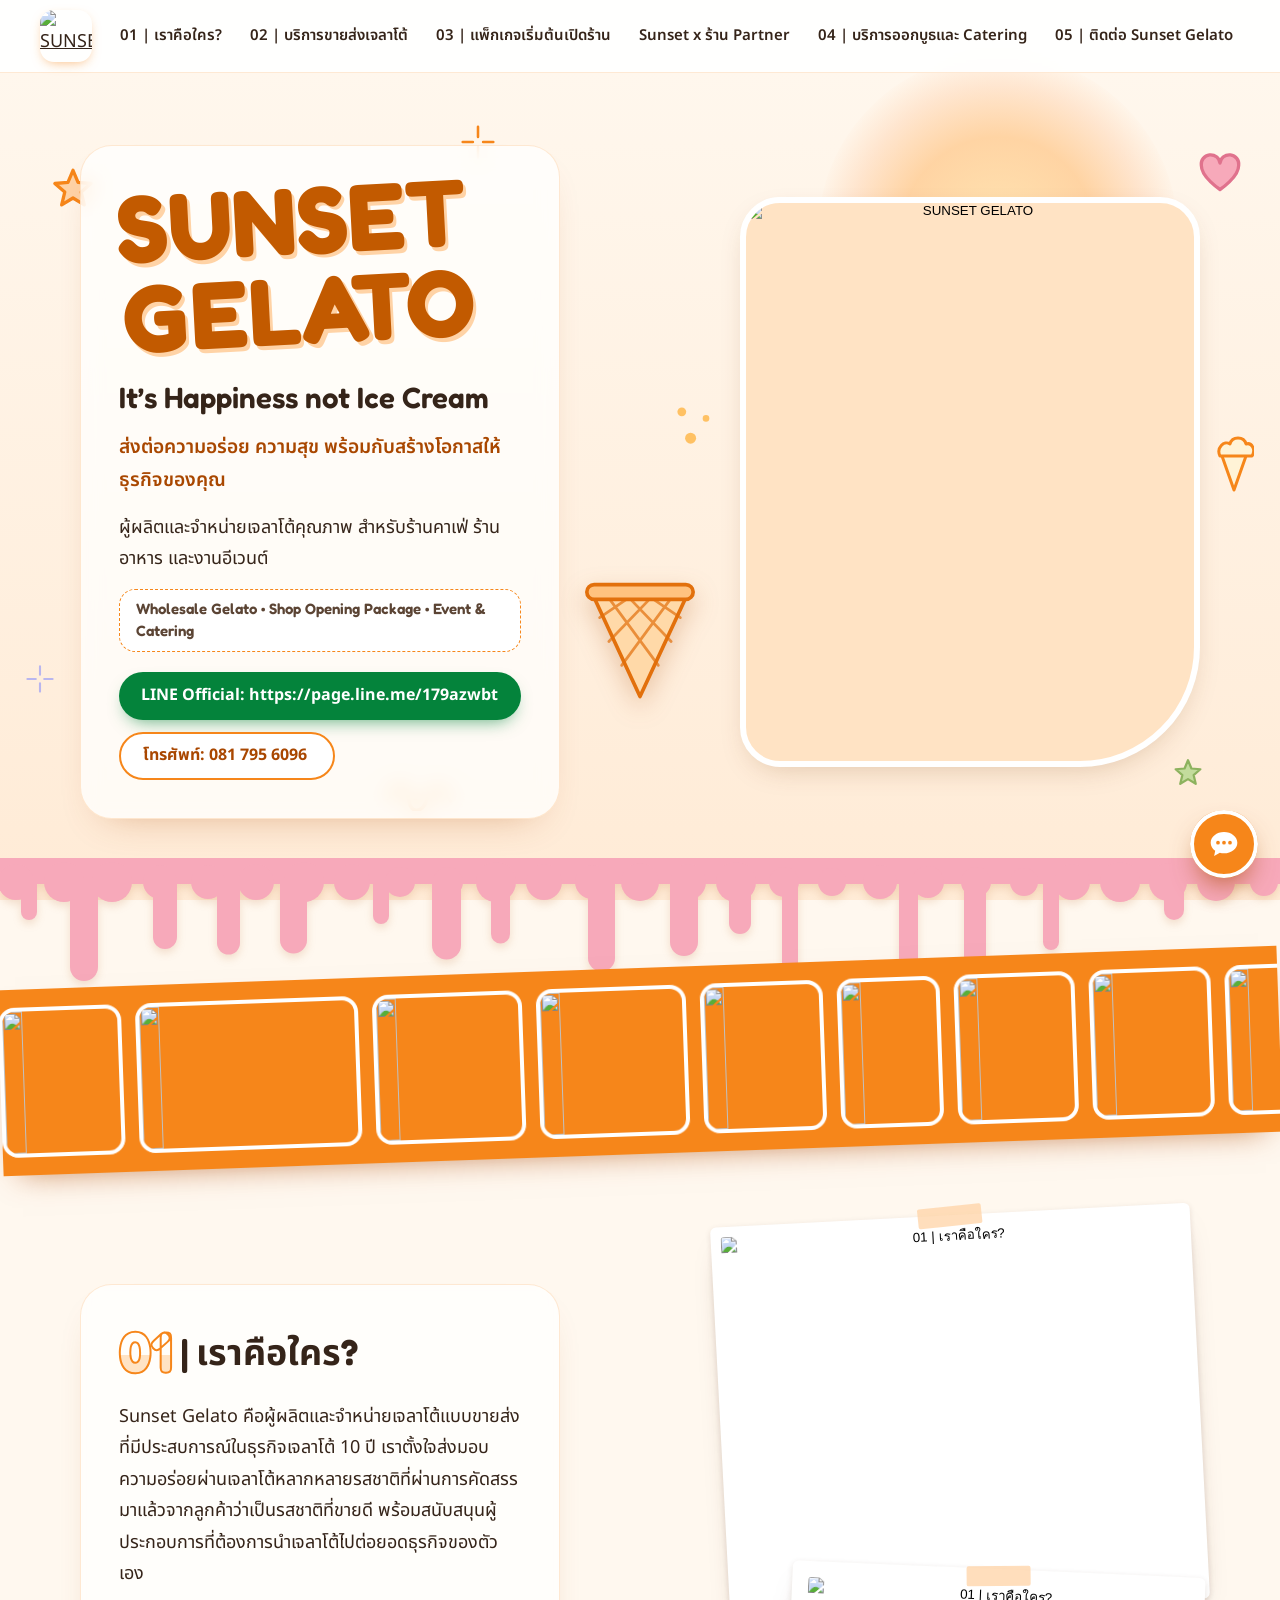
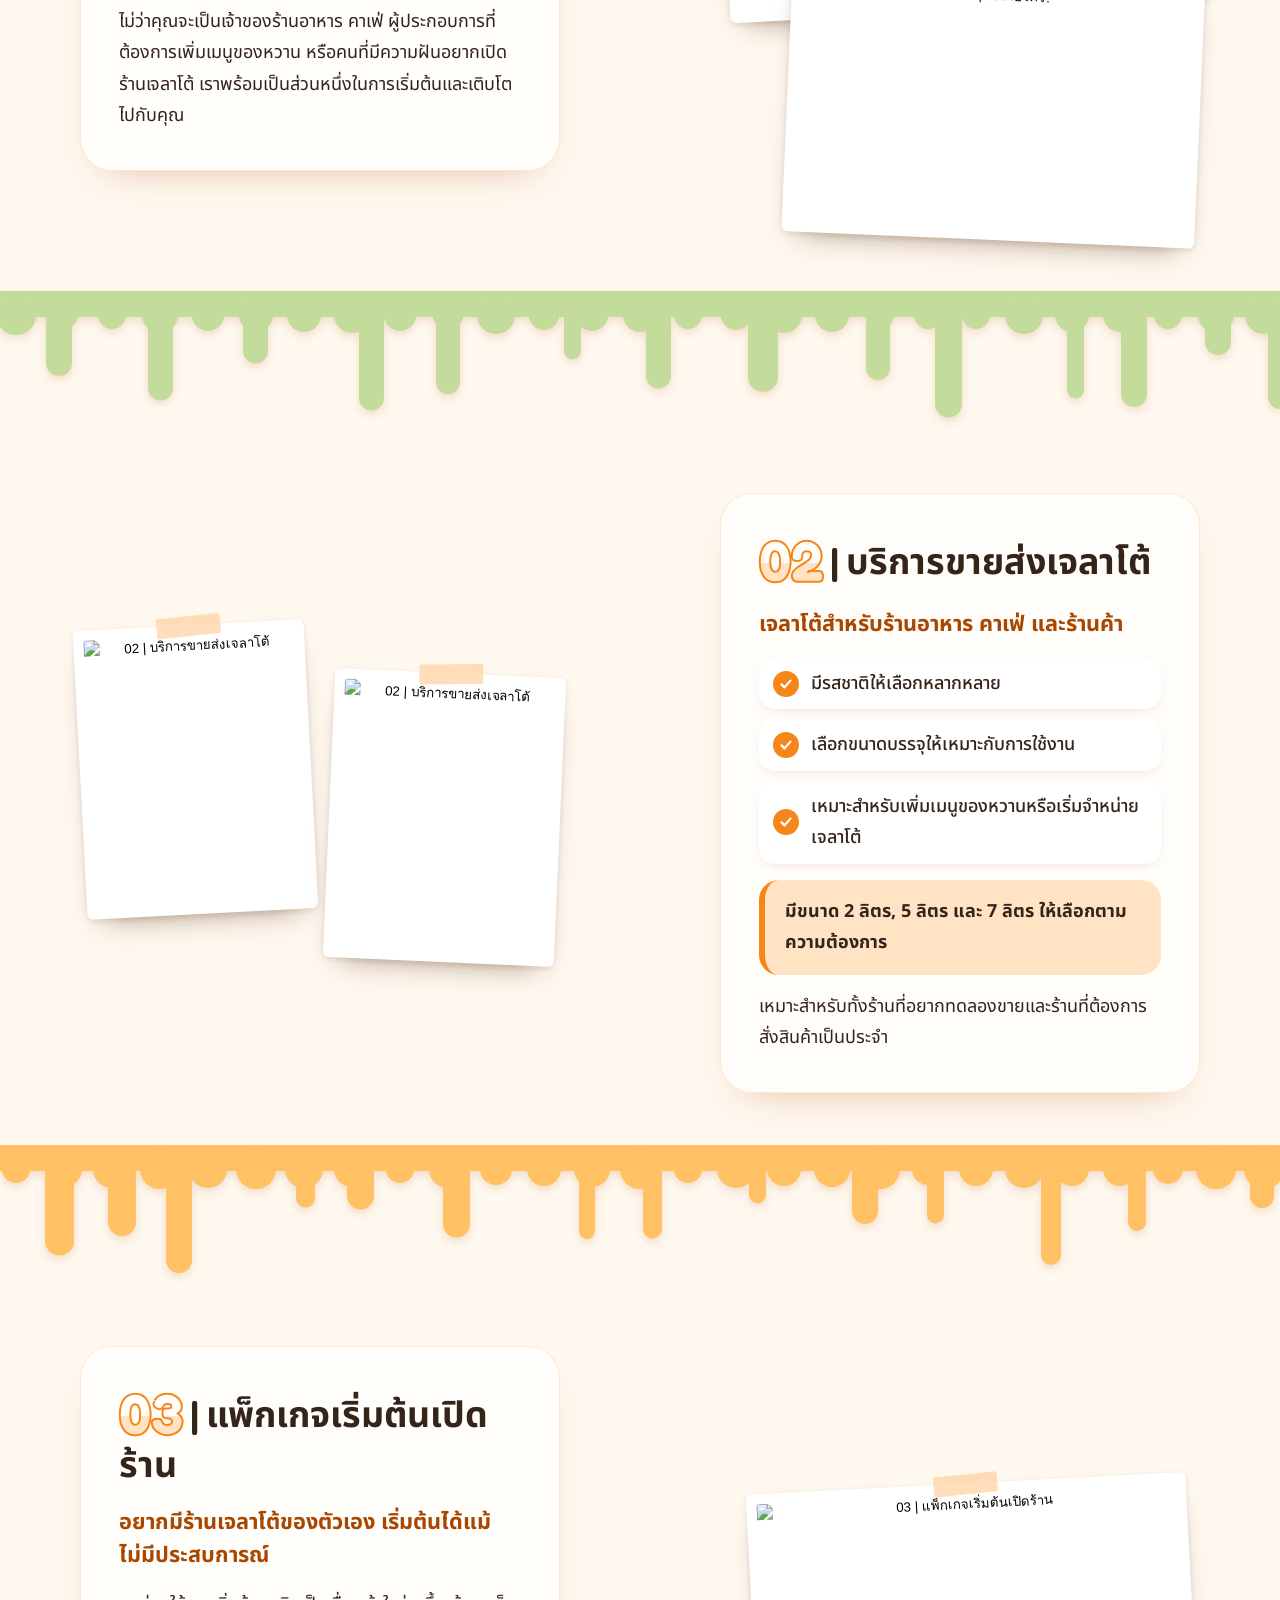
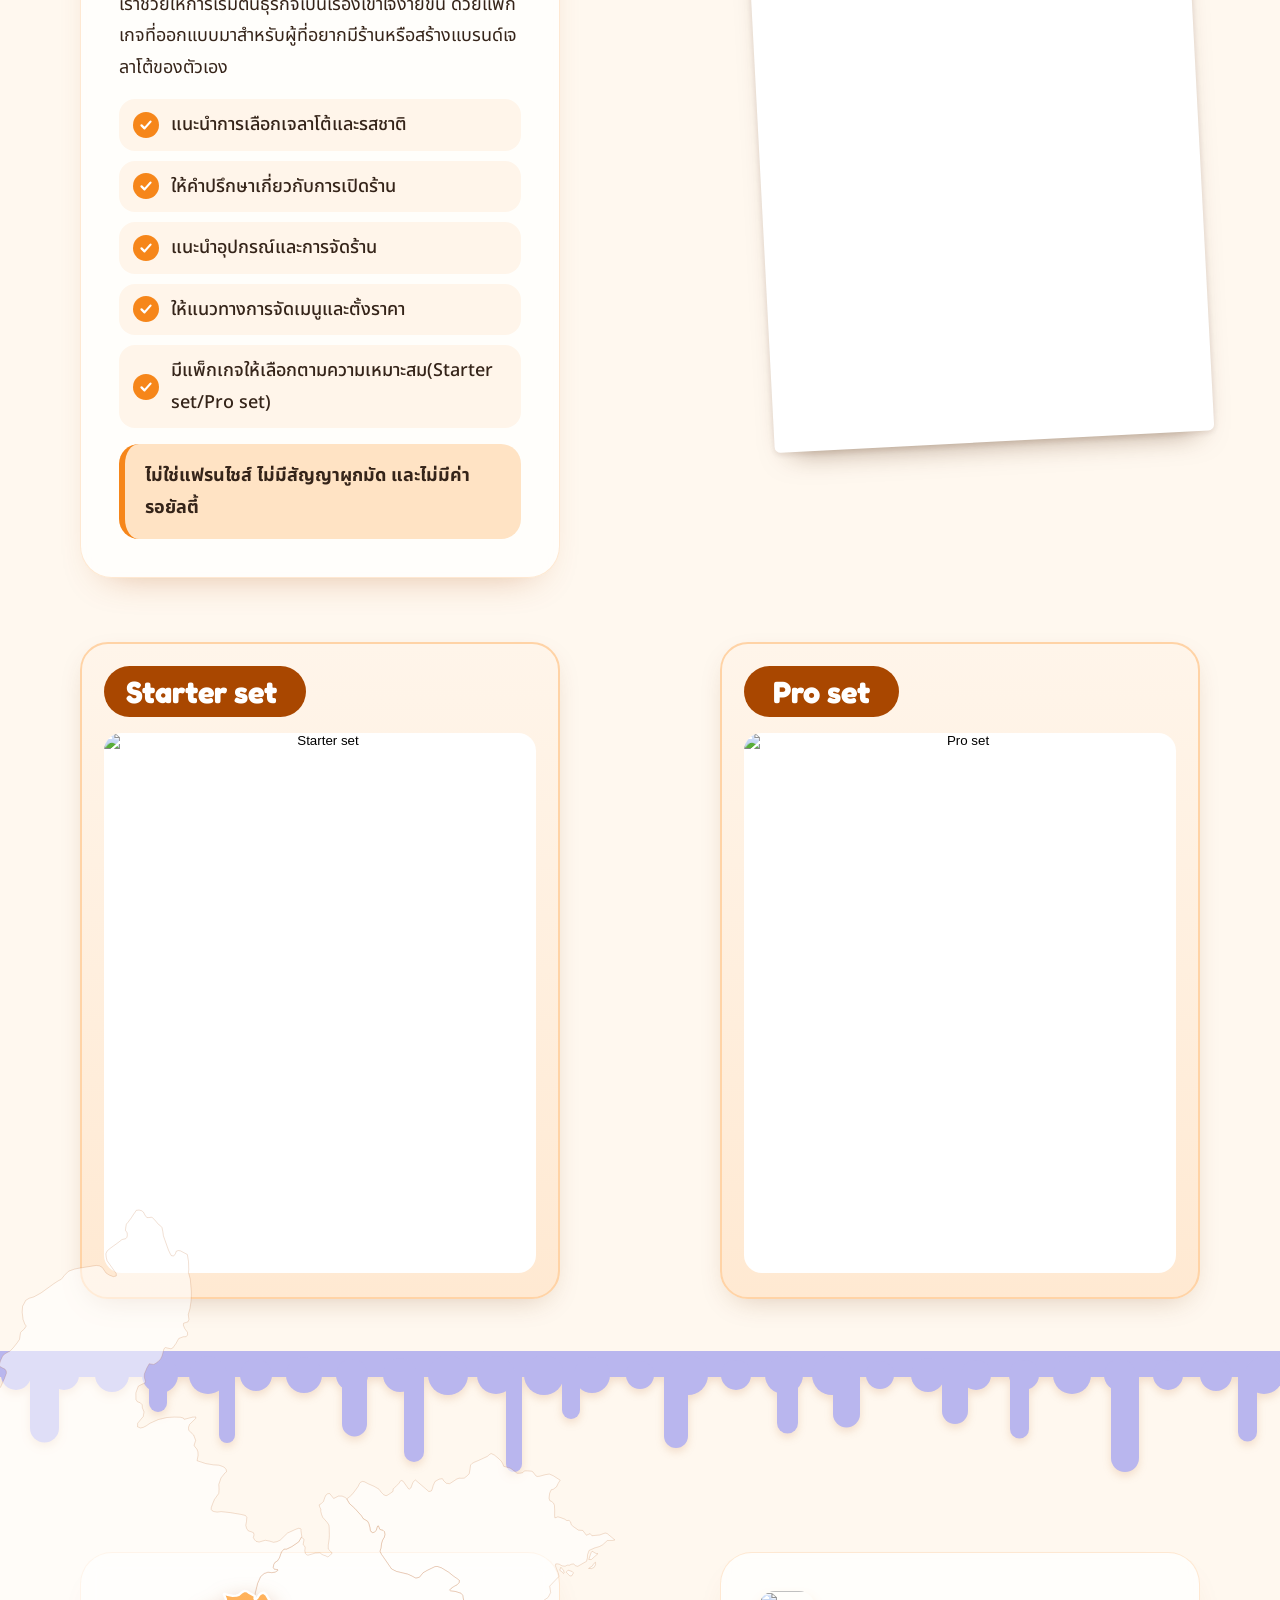
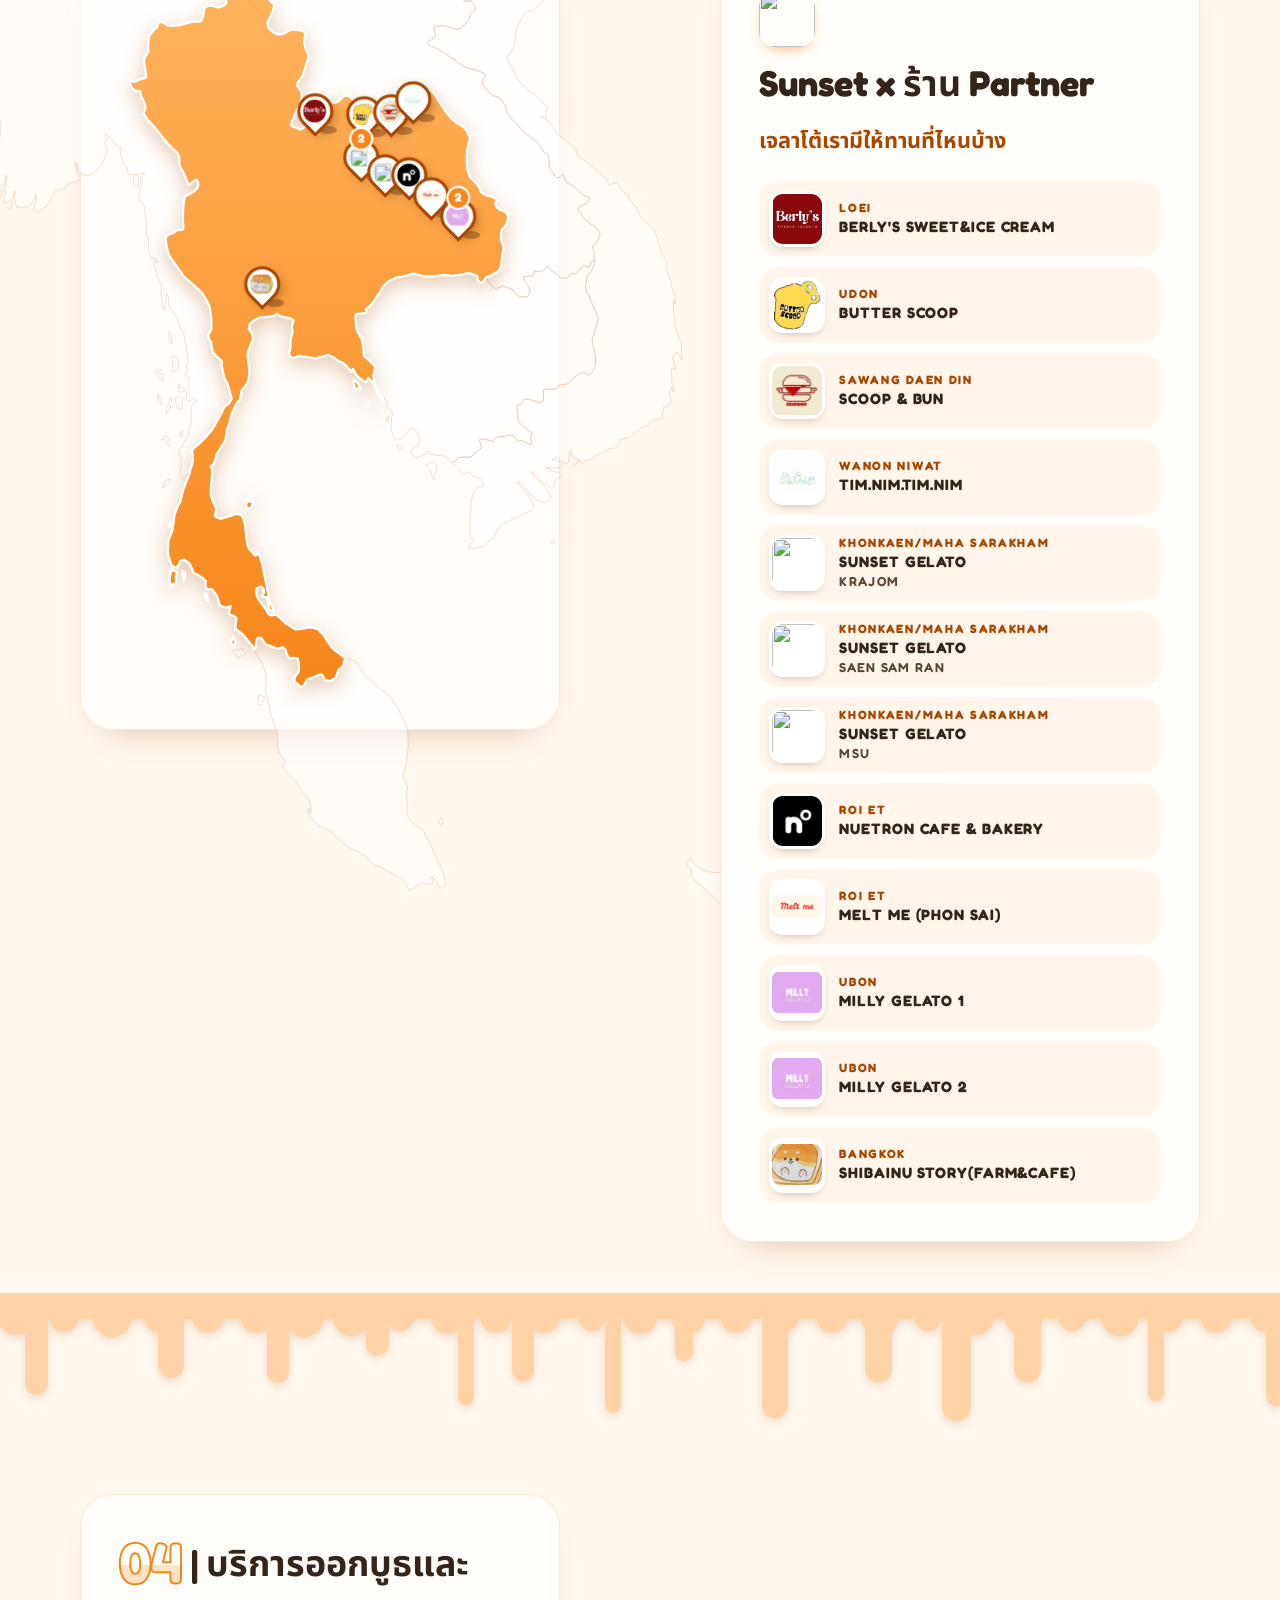
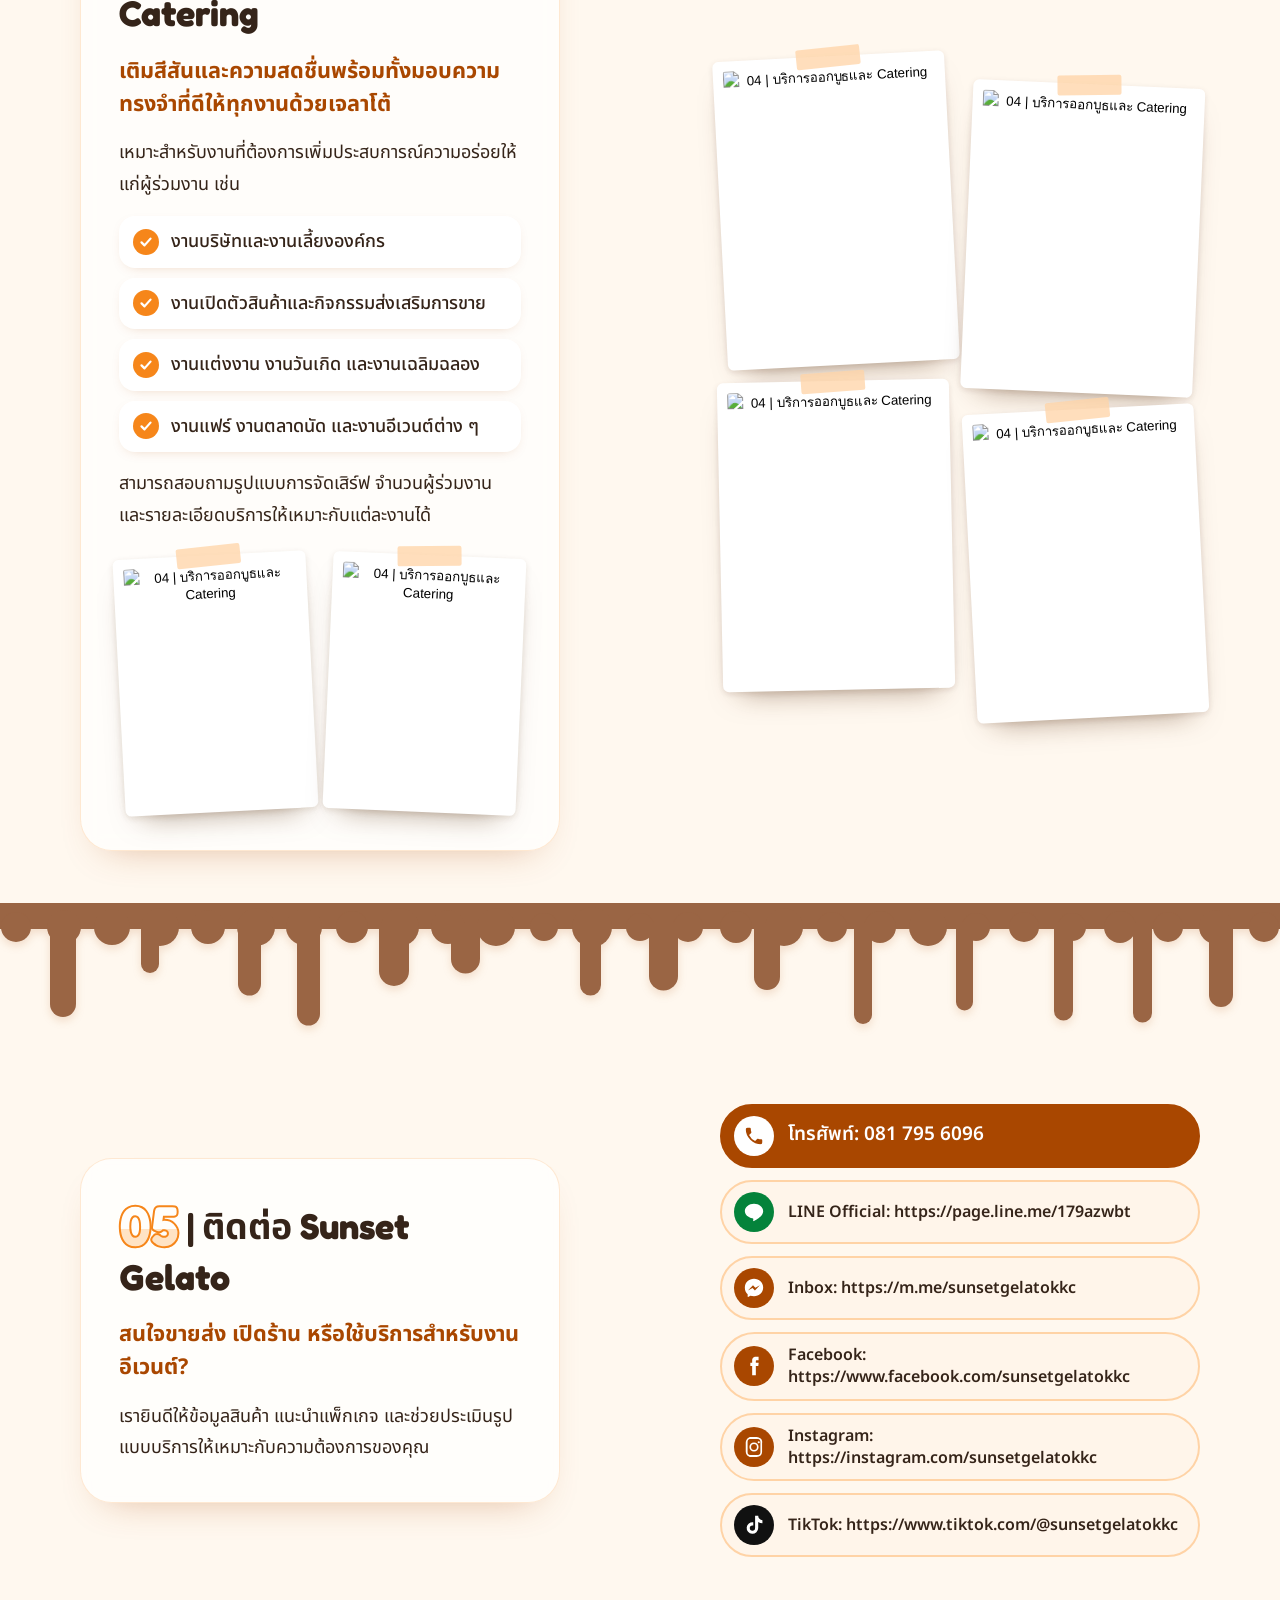
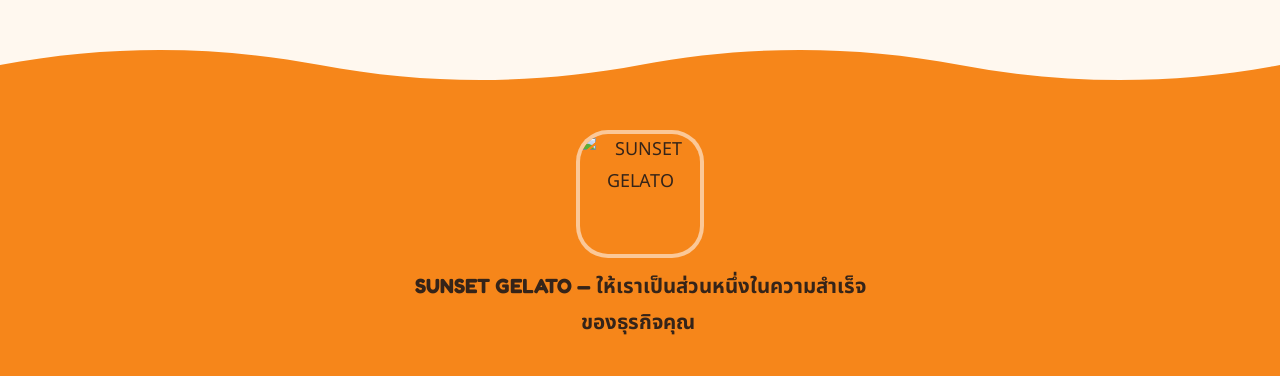
==== site/index.html @ 7490da69 "Add Sunset x Partner section with Thailand map and drop-pin animation New section after 03 (unnumber" ====
<!doctype html>
<html lang="th">
<head>
<meta charset="utf-8">
<meta name="viewport" content="width=device-width, initial-scale=1">
<title>SUNSET GELATO </title>
<meta name="description" content="ผู้ผลิตและจำหน่ายเจลาโต้คุณภาพ สำหรับร้านคาเฟ่ ร้านอาหาร และงานอีเวนต์ ">
<meta name="theme-color" content="#F6861A">
<meta property="og:type" content="website">
<meta property="og:title" content="SUNSET GELATO ">
<meta property="og:description" content="ผู้ผลิตและจำหน่ายเจลาโต้คุณภาพ สำหรับร้านคาเฟ่ ร้านอาหาร และงานอีเวนต์ ">
<meta property="og:image" content="assets/img/image1-1200.webp">
<meta name="twitter:card" content="summary_large_image">
<link rel="icon" type="image/png" sizes="64x64" href="assets/favicon-64.png">
<link rel="apple-touch-icon" href="assets/apple-touch-icon.png">
<link rel="preconnect" href="https://fonts.googleapis.com">
<link rel="preconnect" href="https://fonts.gstatic.com" crossorigin>
<link rel="stylesheet" href="https://fonts.googleapis.com/css2?family=Fredoka:wght@500;600;700&family=Noto+Sans+Thai:wght@400;500;600;700;800&display=swap">
<link rel="stylesheet" href="styles.css">
<script>document.documentElement.classList.add('js')</script>
</head>
<body>

<header class="site-header" id="top">
  <div class="header-inner">
    <a class="brand" href="#hero"><img src="assets/logo.webp" alt="SUNSET GELATO " width="447" height="447"></a>
    <button class="nav-toggle" type="button" aria-expanded="false" aria-controls="site-nav" aria-label="เมนู">
      <span class="bars" aria-hidden="true"><span></span><span></span><span></span></span>
    </button>
    <nav class="site-nav" id="site-nav">
      <ul>
        <li><a href="#about" data-p="6">01 | เราคือใคร?</a></li>
        <li><a href="#wholesale" data-p="14">02 | บริการขายส่งเจลาโต้ </a></li>
        <li><a href="#packages" data-p="22">03 | แพ็กเกจเริ่มต้นเปิดร้าน </a></li>
        <li><a href="#partners" data-x="partners_title">Sunset x ร้าน Partner</a></li>
        <li><a href="#catering" data-p="41">04 | บริการออกบูธและ Catering </a></li>
        <li><a href="#contact" data-p="59">05 | ติดต่อ Sunset Gelato </a></li>
      </ul>
    </nav>
  </div>
</header>

<div class="sky" aria-hidden="true"><div class="sun"></div></div>
<div class="scoop-layer" aria-hidden="true"></div>
<div class="trail-layer" aria-hidden="true"></div>
<div class="cone-dock" aria-hidden="true">
  <div class="cone-catch">
    <div class="stack"></div>
    <svg class="cone-svg" viewBox="0 0 120 130" focusable="false">
      <g stroke="#E2700C" stroke-width="4" stroke-linejoin="round" stroke-linecap="round">
        <path d="M8 14 L60 126 L112 14 Z" fill="#FFD9A8"/>
        <path d="M24 16 L80 92 M44 14 L94 66 M66 14 L104 40 M96 16 L40 92 M76 14 L26 66 M54 14 L16 40" fill="none" stroke-width="3" opacity=".7"/>
        <rect x="2" y="4" width="116" height="16" rx="8" fill="#FFC27F"/>
      </g>
    </svg>
  </div>
</div>


<main>

<!-- HERO -->
<section class="hero" id="hero">
  <div class="doodles" aria-hidden="true">
    <svg class="dd dd-star" style="--depth:22" viewBox="0 0 40 40"><path d="M20 3l4.6 11 11.9 1-9 7.8 2.8 11.6L20 28.2 9.7 34.4l2.8-11.6-9-7.8 11.9-1z"/></svg>
    <svg class="dd dd-spark" style="--depth:-30" viewBox="0 0 40 40"><path d="M20 2v12M20 26v12M2 20h12M26 20h12"/></svg>
    <svg class="dd dd-cone" style="--depth:16" viewBox="0 0 40 60"><path d="M8 22 L20 56 L32 22"/><path d="M6 22c-4-8 4-16 10-12 2-8 14-8 16 0 6-2 10 6 6 12z"/></svg>
    <svg class="dd dd-heart" style="--depth:-18" viewBox="0 0 40 36"><path d="M20 33S3 22 3 11a8.5 8.5 0 0 1 17-2 8.5 8.5 0 0 1 17 2c0 11-17 22-17 22z"/></svg>
    <svg class="dd dd-swirl" style="--depth:28" viewBox="0 0 60 30"><path d="M3 20c8-14 16-14 18 0s12 12 16 0 14-12 20 2"/></svg>
    <svg class="dd dd-dots" style="--depth:-12" viewBox="0 0 40 40"><circle cx="8" cy="8" r="4"/><circle cx="30" cy="14" r="3"/><circle cx="16" cy="32" r="5"/></svg>
    <svg class="dd dd-star2" style="--depth:-26" viewBox="0 0 40 40"><path d="M20 3l4.6 11 11.9 1-9 7.8 2.8 11.6L20 28.2 9.7 34.4l2.8-11.6-9-7.8 11.9-1z"/></svg>
    <svg class="dd dd-spark2" style="--depth:20" viewBox="0 0 40 40"><path d="M20 2v12M20 26v12M2 20h12M26 20h12"/></svg>
  </div>
  <div class="wrap split hero-grid">
    <div class="hero-copy">
      <h1 class="hero-title" data-p="0" data-reveal style="--d:0">SUNSET GELATO </h1>
      <p class="hero-tag" data-p="1" data-reveal style="--d:1">It’s Happiness not Ice Cream </p>
      <p class="hero-lead" data-p="2" data-reveal style="--d:2">ส่งต่อความอร่อย ความสุข พร้อมกับสร้างโอกาสให้ธุรกิจของคุณ </p>
      <p data-p="3" data-reveal style="--d:3">ผู้ผลิตและจำหน่ายเจลาโต้คุณภาพ สำหรับร้านคาเฟ่ ร้านอาหาร และงานอีเวนต์ </p>
      <p class="hero-services" data-p="4" data-reveal style="--d:4">Wholesale Gelato • Shop Opening Package • Event &amp; Catering </p>
      <div class="hero-actions" data-reveal style="--d:5">
        <a class="btn btn-line" href="https://page.line.me/179azwbt" target="_blank" rel="noopener noreferrer"><span data-p="63">LINE Official: https://page.line.me/179azwbt </span></a>
        <a class="btn btn-ghost" href="tel:0817956096"><span data-p="62">โทรศัพท์: 081 795 6096 </span></a>
      </div>
    </div>
    <div class="lane" aria-hidden="true"></div>
    <div class="hero-media" data-reveal="up-sm" style="--d:1">
      <button class="zoom frame frame-hero" type="button" data-full="assets/original/image4.png" data-w="727" data-h="901"><picture><source type="image/avif" srcset="assets/img/image4-480.avif 480w, assets/img/image4-727.avif 727w" sizes="(min-width: 1024px) 460px, (min-width: 768px) 40vw, 88vw"><source type="image/webp" srcset="assets/img/image4-480.webp 480w, assets/img/image4-727.webp 727w" sizes="(min-width: 1024px) 460px, (min-width: 768px) 40vw, 88vw"><img src="assets/img/image4-727.webp" alt="SUNSET GELATO " width="727" height="901" loading="eager" fetchpriority="high" decoding="async" data-src-name="image4.png"></picture></button>
    </div>
  </div>
</section>

<div class="wave wave-cream-white" aria-hidden="true">
  <svg class="drip-edge" viewBox="0 0 1440 140" preserveAspectRatio="xMidYMin slice" aria-hidden="true" focusable="false"><g fill="#F7A9BA"><rect x="0" y="0" width="1440" height="26"/><circle cx="0" cy="24" r="17"/><circle cx="48" cy="24" r="20"/><circle cx="96" cy="24" r="18"/><circle cx="144" cy="24" r="20"/><circle cx="192" cy="24" r="20"/><circle cx="240" cy="24" r="17"/><circle cx="288" cy="24" r="17"/><circle cx="336" cy="24" r="18"/><circle cx="384" cy="24" r="20"/><circle cx="432" cy="24" r="18"/><circle cx="480" cy="24" r="15"/><circle cx="528" cy="24" r="15"/><circle cx="576" cy="24" r="20"/><circle cx="624" cy="24" r="18"/><circle cx="672" cy="24" r="17"/><circle cx="720" cy="24" r="19"/><circle cx="768" cy="24" r="18"/><circle cx="816" cy="24" r="20"/><circle cx="864" cy="24" r="15"/><circle cx="912" cy="24" r="14"/><circle cx="960" cy="24" r="17"/><circle cx="1008" cy="24" r="16"/><circle cx="1056" cy="24" r="15"/><circle cx="1104" cy="24" r="14"/><circle cx="1152" cy="24" r="18"/><circle cx="1200" cy="24" r="20"/><circle cx="1248" cy="24" r="19"/><circle cx="1296" cy="24" r="19"/><circle cx="1344" cy="24" r="14"/><circle cx="1392" cy="24" r="18"/><circle cx="1440" cy="24" r="17"/><path class="drip-line" style="animation-delay:-2.5s;animation-duration:6.5s" d="M40 20 V70 a11.5 11.5 0 0 0 23 0 V20 Z"/><path class="drip-line" style="animation-delay:-0.8s;animation-duration:4.7s" d="M101 20 V54 a8.0 8.0 0 0 0 16 0 V20 Z"/><path class="drip-line" style="animation-delay:-1.3s;animation-duration:5.8s" d="M150 20 V109 a14.0 14.0 0 0 0 28 0 V20 Z"/><path class="drip-line" style="animation-delay:-2.6s;animation-duration:5.5s" d="M233 20 V79 a12.0 12.0 0 0 0 24 0 V20 Z"/><path class="drip-line" style="animation-delay:-1.6s;animation-duration:5.7s" d="M297 20 V85 a11.5 11.5 0 0 0 23 0 V20 Z"/><path class="drip-line" style="animation-delay:-1.3s;animation-duration:4.7s" d="M360 20 V82 a13.5 13.5 0 0 0 27 0 V20 Z"/><path class="drip-line" style="animation-delay:-2.3s;animation-duration:4.3s" d="M453 20 V58 a8.0 8.0 0 0 0 16 0 V20 Z"/><path class="drip-line" style="animation-delay:-1.5s;animation-duration:6.9s" d="M512 20 V87 a14.5 14.5 0 0 0 29 0 V20 Z"/><path class="drip-line" style="animation-delay:-3.7s;animation-duration:4.2s" d="M571 20 V76 a9.5 9.5 0 0 0 19 0 V20 Z"/><path class="drip-line" style="animation-delay:-1.7s;animation-duration:5.7s" d="M668 20 V100 a13.5 13.5 0 0 0 27 0 V20 Z"/><path class="drip-line" style="animation-delay:-1.3s;animation-duration:4.9s" d="M750 20 V84 a14.0 14.0 0 0 0 28 0 V20 Z"/><path class="drip-line" style="animation-delay:-0.5s;animation-duration:6.1s" d="M809 20 V65 a11.0 11.0 0 0 0 22 0 V20 Z"/><path class="drip-line" style="animation-delay:-3.2s;animation-duration:4.5s" d="M862 20 V109 a8.0 8.0 0 0 0 16 0 V20 Z"/><path class="drip-line" style="animation-delay:-2.0s;animation-duration:7.0s" d="M979 20 V107 a9.5 9.5 0 0 0 19 0 V20 Z"/><path class="drip-line" style="animation-delay:-0.5s;animation-duration:5.3s" d="M1044 20 V99 a11.0 11.0 0 0 0 22 0 V20 Z"/><path class="drip-line" style="animation-delay:-3.5s;animation-duration:6.9s" d="M1123 20 V84 a8.0 8.0 0 0 0 16 0 V20 Z"/><path class="drip-line" style="animation-delay:-0.8s;animation-duration:5.2s" d="M1244 20 V52 a10.0 10.0 0 0 0 20 0 V20 Z"/><path class="drip-line" style="animation-delay:-0.2s;animation-duration:4.4s" d="M1371 20 V62 a13.0 13.0 0 0 0 26 0 V20 Z"/></g></svg>
</div>

<div class="photo-strip" aria-hidden="true"><ul class="strip-track"><li><picture><source type="image/avif" srcset="assets/img/image4-480.avif"><img src="assets/img/image4-480.webp" alt="" width="480" height="595" loading="lazy" decoding="async"></picture></li><li><picture><source type="image/avif" srcset="assets/img/image6-480.avif"><img src="assets/img/image6-480.webp" alt="" width="480" height="316" loading="lazy" decoding="async"></picture></li><li><picture><source type="image/avif" srcset="assets/img/image3-480.avif"><img src="assets/img/image3-480.webp" alt="" width="480" height="480" loading="lazy" decoding="async"></picture></li><li><picture><source type="image/avif" srcset="assets/img/image1-480.avif"><img src="assets/img/image1-480.webp" alt="" width="480" height="480" loading="lazy" decoding="async"></picture></li><li><picture><source type="image/avif" srcset="assets/img/image10-480.avif"><img src="assets/img/image10-480.webp" alt="" width="480" height="593" loading="lazy" decoding="async"></picture></li><li><picture><source type="image/avif" srcset="assets/img/image7-480.avif"><img src="assets/img/image7-480.webp" alt="" width="480" height="720" loading="lazy" decoding="async"></picture></li><li><picture><source type="image/avif" srcset="assets/img/image5-480.avif"><img src="assets/img/image5-480.webp" alt="" width="480" height="600" loading="lazy" decoding="async"></picture></li><li><picture><source type="image/avif" srcset="assets/img/image8-480.avif"><img src="assets/img/image8-480.webp" alt="" width="480" height="600" loading="lazy" decoding="async"></picture></li><li><picture><source type="image/avif" srcset="assets/img/image2-480.avif"><img src="assets/img/image2-480.webp" alt="" width="480" height="640" loading="lazy" decoding="async"></picture></li><li><picture><source type="image/avif" srcset="assets/img/image9-480.avif"><img src="assets/img/image9-480.webp" alt="" width="480" height="640" loading="lazy" decoding="async"></picture></li><li><picture><source type="image/avif" srcset="assets/img/image13-480.avif"><img src="assets/img/image13-480.webp" alt="" width="480" height="640" loading="lazy" decoding="async"></picture></li><li><picture><source type="image/avif" srcset="assets/img/image14-480.avif"><img src="assets/img/image14-480.webp" alt="" width="480" height="640" loading="lazy" decoding="async"></picture></li><li><picture><source type="image/avif" srcset="assets/img/image11-480.avif"><img src="assets/img/image11-480.webp" alt="" width="480" height="593" loading="lazy" decoding="async"></picture></li><li><picture><source type="image/avif" srcset="assets/img/image12-480.avif"><img src="assets/img/image12-480.webp" alt="" width="480" height="640" loading="lazy" decoding="async"></picture></li><li><picture><source type="image/avif" srcset="assets/img/image4-480.avif"><img src="assets/img/image4-480.webp" alt="" width="480" height="595" loading="lazy" decoding="async"></picture></li><li><picture><source type="image/avif" srcset="assets/img/image6-480.avif"><img src="assets/img/image6-480.webp" alt="" width="480" height="316" loading="lazy" decoding="async"></picture></li><li><picture><source type="image/avif" srcset="assets/img/image3-480.avif"><img src="assets/img/image3-480.webp" alt="" width="480" height="480" loading="lazy" decoding="async"></picture></li><li><picture><source type="image/avif" srcset="assets/img/image1-480.avif"><img src="assets/img/image1-480.webp" alt="" width="480" height="480" loading="lazy" decoding="async"></picture></li><li><picture><source type="image/avif" srcset="assets/img/image10-480.avif"><img src="assets/img/image10-480.webp" alt="" width="480" height="593" loading="lazy" decoding="async"></picture></li><li><picture><source type="image/avif" srcset="assets/img/image7-480.avif"><img src="assets/img/image7-480.webp" alt="" width="480" height="720" loading="lazy" decoding="async"></picture></li><li><picture><source type="image/avif" srcset="assets/img/image5-480.avif"><img src="assets/img/image5-480.webp" alt="" width="480" height="600" loading="lazy" decoding="async"></picture></li><li><picture><source type="image/avif" srcset="assets/img/image8-480.avif"><img src="assets/img/image8-480.webp" alt="" width="480" height="600" loading="lazy" decoding="async"></picture></li><li><picture><source type="image/avif" srcset="assets/img/image2-480.avif"><img src="assets/img/image2-480.webp" alt="" width="480" height="640" loading="lazy" decoding="async"></picture></li><li><picture><source type="image/avif" srcset="assets/img/image9-480.avif"><img src="assets/img/image9-480.webp" alt="" width="480" height="640" loading="lazy" decoding="async"></picture></li><li><picture><source type="image/avif" srcset="assets/img/image13-480.avif"><img src="assets/img/image13-480.webp" alt="" width="480" height="640" loading="lazy" decoding="async"></picture></li><li><picture><source type="image/avif" srcset="assets/img/image14-480.avif"><img src="assets/img/image14-480.webp" alt="" width="480" height="640" loading="lazy" decoding="async"></picture></li><li><picture><source type="image/avif" srcset="assets/img/image11-480.avif"><img src="assets/img/image11-480.webp" alt="" width="480" height="593" loading="lazy" decoding="async"></picture></li><li><picture><source type="image/avif" srcset="assets/img/image12-480.avif"><img src="assets/img/image12-480.webp" alt="" width="480" height="640" loading="lazy" decoding="async"></picture></li></ul></div>

<!-- 01 ABOUT -->
<section class="sec sec-white" id="about">
  <div class="wrap split">
    <div class="col-text">
      <h2 class="sec-head" data-p="6" data-reveal style="--d:0"><span class="sec-num">01</span><span class="sec-title"> | เราคือใคร?</span></h2>
      <p data-p="9" data-reveal style="--d:1">Sunset Gelato คือผู้ผลิตและจำหน่ายเจลาโต้แบบขายส่ง ที่มีประสบการณ์ในธุรกิจเจลาโต้ 10 ปี เราตั้งใจส่งมอบความอร่อยผ่านเจลาโต้หลากหลายรสชาติที่ผ่านการคัดสรรมาแล้วจากลูกค้าว่าเป็นรสชาติที่ขายดี พร้อมสนับสนุนผู้ประกอบการที่ต้องการนำเจลาโต้ไปต่อยอดธุรกิจของตัวเอง </p>
      <p data-p="10" data-reveal style="--d:2">ไม่ว่าคุณจะเป็นเจ้าของร้านอาหาร คาเฟ่ ผู้ประกอบการที่ต้องการเพิ่มเมนูของหวาน หรือคนที่มีความฝันอยากเปิดร้านเจลาโต้ เราพร้อมเป็นส่วนหนึ่งในการเริ่มต้นและเติบโตไปกับคุณ </p>
    </div>
    <div class="lane" aria-hidden="true"></div>
    <div class="col-media about-media">
      <button class="zoom frame about-main" type="button" data-reveal="right" style="--d:1" data-full="assets/original/image3.jpg" data-w="1500" data-h="1500"><picture><source type="image/avif" srcset="assets/img/image3-480.avif 480w, assets/img/image3-800.avif 800w, assets/img/image3-1200.avif 1200w, assets/img/image3-1500.avif 1500w" sizes="(min-width: 1024px) 460px, (min-width: 768px) 42vw, 88vw"><source type="image/webp" srcset="assets/img/image3-480.webp 480w, assets/img/image3-800.webp 800w, assets/img/image3-1200.webp 1200w, assets/img/image3-1500.webp 1500w" sizes="(min-width: 1024px) 460px, (min-width: 768px) 42vw, 88vw"><img src="assets/img/image3-800.webp" alt="01 | เราคือใคร?" width="1500" height="1500" loading="lazy" decoding="async" data-src-name="image3.jpg"></picture></button>
      <button class="zoom frame about-sub" type="button" data-reveal="right" style="--d:2" data-full="assets/original/image6.jpg" data-w="1206" data-h="793"><picture><source type="image/avif" srcset="assets/img/image6-480.avif 480w, assets/img/image6-800.avif 800w, assets/img/image6-1200.avif 1200w, assets/img/image6-1206.avif 1206w" sizes="(min-width: 1024px) 420px, (min-width: 768px) 40vw, 80vw"><source type="image/webp" srcset="assets/img/image6-480.webp 480w, assets/img/image6-800.webp 800w, assets/img/image6-1200.webp 1200w, assets/img/image6-1206.webp 1206w" sizes="(min-width: 1024px) 420px, (min-width: 768px) 40vw, 80vw"><img src="assets/img/image6-800.webp" alt="01 | เราคือใคร?" width="1206" height="793" loading="lazy" decoding="async" data-src-name="image6.jpg"></picture></button>
    </div>
  </div>
</section>

<div class="wave wave-white-cream" aria-hidden="true">
  <svg class="drip-edge" viewBox="0 0 1440 140" preserveAspectRatio="xMidYMin slice" aria-hidden="true" focusable="false"><g fill="#C3DC9C"><rect x="0" y="0" width="1440" height="26"/><circle cx="0" cy="24" r="20"/><circle cx="48" cy="24" r="16"/><circle cx="96" cy="24" r="20"/><circle cx="144" cy="24" r="14"/><circle cx="192" cy="24" r="14"/><circle cx="240" cy="24" r="18"/><circle cx="288" cy="24" r="16"/><circle cx="336" cy="24" r="17"/><circle cx="384" cy="24" r="17"/><circle cx="432" cy="24" r="18"/><circle cx="480" cy="24" r="16"/><circle cx="528" cy="24" r="15"/><circle cx="576" cy="24" r="19"/><circle cx="624" cy="24" r="15"/><circle cx="672" cy="24" r="16"/><circle cx="720" cy="24" r="17"/><circle cx="768" cy="24" r="14"/><circle cx="816" cy="24" r="15"/><circle cx="864" cy="24" r="18"/><circle cx="912" cy="24" r="17"/><circle cx="960" cy="24" r="14"/><circle cx="1008" cy="24" r="14"/><circle cx="1056" cy="24" r="14"/><circle cx="1104" cy="24" r="19"/><circle cx="1152" cy="24" r="17"/><circle cx="1200" cy="24" r="17"/><circle cx="1248" cy="24" r="14"/><circle cx="1296" cy="24" r="18"/><circle cx="1344" cy="24" r="19"/><circle cx="1392" cy="24" r="19"/><circle cx="1440" cy="24" r="17"/><path class="drip-line" style="animation-delay:-0.8s;animation-duration:4.1s" d="M21 20 V57 a14.0 14.0 0 0 0 28 0 V20 Z"/><path class="drip-line" style="animation-delay:-2.5s;animation-duration:6.9s" d="M126 20 V72 a13.0 13.0 0 0 0 26 0 V20 Z"/><path class="drip-line" style="animation-delay:-3.9s;animation-duration:4.8s" d="M228 20 V97 a12.5 12.5 0 0 0 25 0 V20 Z"/><path class="drip-line" style="animation-delay:-3.3s;animation-duration:4.5s" d="M323 20 V60 a12.5 12.5 0 0 0 25 0 V20 Z"/><path class="drip-line" style="animation-delay:-2.7s;animation-duration:4.5s" d="M439 20 V107 a12.5 12.5 0 0 0 25 0 V20 Z"/><path class="drip-line" style="animation-delay:-2.7s;animation-duration:5.6s" d="M516 20 V91 a12.0 12.0 0 0 0 24 0 V20 Z"/><path class="drip-line" style="animation-delay:-0.4s;animation-duration:4.1s" d="M644 20 V60 a8.5 8.5 0 0 0 17 0 V20 Z"/><path class="drip-line" style="animation-delay:-3.3s;animation-duration:5.0s" d="M726 20 V85 a12.5 12.5 0 0 0 25 0 V20 Z"/><path class="drip-line" style="animation-delay:-2.2s;animation-duration:6.7s" d="M828 20 V86 a15.0 15.0 0 0 0 30 0 V20 Z"/><path class="drip-line" style="animation-delay:-1.0s;animation-duration:4.3s" d="M946 20 V77 a12.0 12.0 0 0 0 24 0 V20 Z"/><path class="drip-line" style="animation-delay:-1.0s;animation-duration:5.6s" d="M1015 20 V113 a13.5 13.5 0 0 0 27 0 V20 Z"/><path class="drip-line" style="animation-delay:-0.7s;animation-duration:6.9s" d="M1147 20 V99 a8.5 8.5 0 0 0 17 0 V20 Z"/><path class="drip-line" style="animation-delay:-1.6s;animation-duration:4.5s" d="M1201 20 V103 a13.0 13.0 0 0 0 26 0 V20 Z"/><path class="drip-line" style="animation-delay:-3.9s;animation-duration:6.4s" d="M1285 20 V51 a13.0 13.0 0 0 0 26 0 V20 Z"/><path class="drip-line" style="animation-delay:-3.0s;animation-duration:5.0s" d="M1348 20 V106 a12.0 12.0 0 0 0 24 0 V20 Z"/></g></svg>
</div>

<!-- 02 WHOLESALE -->
<section class="sec sec-cream" id="wholesale">
  <div class="wrap split split-rev">
    <div class="col-media wholesale-media">
      <button class="zoom frame" type="button" data-reveal="fade" style="--d:0" data-full="assets/original/image1.jpg" data-w="1500" data-h="1500"><picture><source type="image/avif" srcset="assets/img/image1-480.avif 480w, assets/img/image1-800.avif 800w, assets/img/image1-1200.avif 1200w, assets/img/image1-1500.avif 1500w" sizes="(min-width: 1024px) 230px, (min-width: 768px) 20vw, 44vw"><source type="image/webp" srcset="assets/img/image1-480.webp 480w, assets/img/image1-800.webp 800w, assets/img/image1-1200.webp 1200w, assets/img/image1-1500.webp 1500w" sizes="(min-width: 1024px) 230px, (min-width: 768px) 20vw, 44vw"><img src="assets/img/image1-800.webp" alt="02 | บริการขายส่งเจลาโต้ " width="1500" height="1500" loading="lazy" decoding="async" data-src-name="image1.jpg"></picture></button>
      <button class="zoom frame ws-offset" type="button" data-reveal="fade" style="--d:1" data-full="assets/original/image10.jpg" data-w="1206" data-h="1491"><picture><source type="image/avif" srcset="assets/img/image10-480.avif 480w, assets/img/image10-800.avif 800w, assets/img/image10-1200.avif 1200w, assets/img/image10-1206.avif 1206w" sizes="(min-width: 1024px) 230px, (min-width: 768px) 20vw, 44vw"><source type="image/webp" srcset="assets/img/image10-480.webp 480w, assets/img/image10-800.webp 800w, assets/img/image10-1200.webp 1200w, assets/img/image10-1206.webp 1206w" sizes="(min-width: 1024px) 230px, (min-width: 768px) 20vw, 44vw"><img src="assets/img/image10-800.webp" alt="02 | บริการขายส่งเจลาโต้ " width="1206" height="1491" loading="lazy" decoding="async" data-src-name="image10.jpg"></picture></button>
    </div>
    <div class="lane" aria-hidden="true"></div>
    <div class="col-text">
      <h2 class="sec-head" data-p="14" data-reveal style="--d:0"><span class="sec-num">02</span><span class="sec-title"> | บริการขายส่งเจลาโต้ </span></h2>
      <h3 class="sub-lead" data-p="16" data-reveal style="--d:1">เจลาโต้สำหรับร้านอาหาร คาเฟ่ และร้านค้า </h3>
      <ul class="ticks">
        <li data-p="17" data-reveal style="--d:2">มีรสชาติให้เลือกหลากหลาย </li>
        <li data-p="18" data-reveal style="--d:3">เลือกขนาดบรรจุให้เหมาะกับการใช้งาน </li>
        <li data-p="19" data-reveal style="--d:4">เหมาะสำหรับเพิ่มเมนูของหวานหรือเริ่มจำหน่ายเจลาโต้ </li>
      </ul>
      <p class="highlight" data-p="20" data-reveal style="--d:5">มีขนาด 2 ลิตร, 5 ลิตร และ 7 ลิตร ให้เลือกตามความต้องการ </p>
      <p data-p="21" data-reveal style="--d:6">เหมาะสำหรับทั้งร้านที่อยากทดลองขายและร้านที่ต้องการสั่งสินค้าเป็นประจำ </p>
    </div>
  </div>
</section>

<div class="wave wave-cream-white" aria-hidden="true">
  <svg class="drip-edge" viewBox="0 0 1440 140" preserveAspectRatio="xMidYMin slice" aria-hidden="true" focusable="false"><g fill="#FFC163"><rect x="0" y="0" width="1440" height="26"/><circle cx="0" cy="24" r="19"/><circle cx="48" cy="24" r="18"/><circle cx="96" cy="24" r="14"/><circle cx="144" cy="24" r="18"/><circle cx="192" cy="24" r="19"/><circle cx="240" cy="24" r="20"/><circle cx="288" cy="24" r="19"/><circle cx="336" cy="24" r="20"/><circle cx="384" cy="24" r="19"/><circle cx="432" cy="24" r="18"/><circle cx="480" cy="24" r="14"/><circle cx="528" cy="24" r="19"/><circle cx="576" cy="24" r="16"/><circle cx="624" cy="24" r="17"/><circle cx="672" cy="24" r="18"/><circle cx="720" cy="24" r="20"/><circle cx="768" cy="24" r="14"/><circle cx="816" cy="24" r="19"/><circle cx="864" cy="24" r="17"/><circle cx="912" cy="24" r="18"/><circle cx="960" cy="24" r="20"/><circle cx="1008" cy="24" r="16"/><circle cx="1056" cy="24" r="17"/><circle cx="1104" cy="24" r="19"/><circle cx="1152" cy="24" r="17"/><circle cx="1200" cy="24" r="17"/><circle cx="1248" cy="24" r="15"/><circle cx="1296" cy="24" r="20"/><circle cx="1344" cy="24" r="20"/><circle cx="1392" cy="24" r="14"/><circle cx="1440" cy="24" r="14"/><path class="drip-line" style="animation-delay:-3.7s;animation-duration:5.9s" d="M23 20 V86 a8.5 8.5 0 0 0 17 0 V20 Z"/><path class="drip-line" style="animation-delay:-2.6s;animation-duration:5.7s" d="M125 20 V96 a14.5 14.5 0 0 0 29 0 V20 Z"/><path class="drip-line" style="animation-delay:-2.0s;animation-duration:4.2s" d="M188 20 V77 a14.0 14.0 0 0 0 28 0 V20 Z"/><path class="drip-line" style="animation-delay:-3.6s;animation-duration:4.2s" d="M246 20 V115 a13.0 13.0 0 0 0 26 0 V20 Z"/><path class="drip-line" style="animation-delay:-1.3s;animation-duration:5.6s" d="M376 20 V53 a9.5 9.5 0 0 0 19 0 V20 Z"/><path class="drip-line" style="animation-delay:-3.6s;animation-duration:4.7s" d="M427 20 V51 a13.5 13.5 0 0 0 27 0 V20 Z"/><path class="drip-line" style="animation-delay:-2.0s;animation-duration:6.7s" d="M523 20 V79 a13.5 13.5 0 0 0 27 0 V20 Z"/><path class="drip-line" style="animation-delay:-1.1s;animation-duration:4.6s" d="M659 20 V86 a8.0 8.0 0 0 0 16 0 V20 Z"/><path class="drip-line" style="animation-delay:-2.5s;animation-duration:4.1s" d="M723 20 V84 a9.5 9.5 0 0 0 19 0 V20 Z"/><path class="drip-line" style="animation-delay:-1.1s;animation-duration:4.7s" d="M829 20 V50 a8.5 8.5 0 0 0 17 0 V20 Z"/><path class="drip-line" style="animation-delay:-1.4s;animation-duration:4.1s" d="M932 20 V66 a13.0 13.0 0 0 0 26 0 V20 Z"/><path class="drip-line" style="animation-delay:-2.5s;animation-duration:6.0s" d="M1007 20 V70 a8.5 8.5 0 0 0 17 0 V20 Z"/><path class="drip-line" style="animation-delay:-0.1s;animation-duration:4.5s" d="M1121 20 V110 a10.0 10.0 0 0 0 20 0 V20 Z"/><path class="drip-line" style="animation-delay:-0.4s;animation-duration:4.5s" d="M1208 20 V77 a9.0 9.0 0 0 0 18 0 V20 Z"/><path class="drip-line" style="animation-delay:-1.4s;animation-duration:4.2s" d="M1330 20 V51 a12.0 12.0 0 0 0 24 0 V20 Z"/><path class="drip-line" style="animation-delay:-1.6s;animation-duration:4.9s" d="M1390 20 V71 a9.5 9.5 0 0 0 19 0 V20 Z"/></g></svg>
</div>

<!-- 03 PACKAGES -->
<section class="sec sec-white" id="packages">
  <div class="wrap split">
    <div class="col-text">
      <h2 class="sec-head" data-p="22" data-reveal style="--d:0"><span class="sec-num">03</span><span class="sec-title"> | แพ็กเกจเริ่มต้นเปิดร้าน </span></h2>
      <h3 class="sub-lead" data-p="24" data-reveal style="--d:1">อยากมีร้านเจลาโต้ของตัวเอง เริ่มต้นได้แม้ไม่มีประสบการณ์ </h3>
      <p data-p="25" data-reveal style="--d:2">เราช่วยให้การเริ่มต้นธุรกิจเป็นเรื่องเข้าใจง่ายขึ้น ด้วยแพ็กเกจที่ออกแบบมาสำหรับผู้ที่อยากมีร้านหรือสร้างแบรนด์เจลาโต้ของตัวเอง </p>
      <ul class="ticks">
        <li data-p="26" data-reveal style="--d:3">แนะนำการเลือกเจลาโต้และรสชาติ </li>
        <li data-p="27" data-reveal style="--d:4">ให้คำปรึกษาเกี่ยวกับการเปิดร้าน </li>
        <li data-p="28" data-reveal style="--d:5">แนะนำอุปกรณ์และการจัดร้าน </li>
        <li data-p="29" data-reveal style="--d:6">ให้แนวทางการจัดเมนูและตั้งราคา </li>
        <li data-p="30" data-reveal style="--d:7">มีแพ็กเกจให้เลือกตามความเหมาะสม(Starter set/Pro set) </li>
      </ul>
      <p class="highlight" data-p="31" data-reveal style="--d:8">ไม่ใช่แฟรนไชส์ ไม่มีสัญญาผูกมัด และไม่มีค่ารอยัลตี้ </p>
    </div>
    <div class="lane" aria-hidden="true"></div>
    <div class="col-media">
      <button class="zoom frame pkg-shop" type="button" data-reveal="fade" style="--d:1" data-full="assets/original/image7.png" data-w="1024" data-h="1536"><picture><source type="image/avif" srcset="assets/img/image7-480.avif 480w, assets/img/image7-800.avif 800w, assets/img/image7-1024.avif 1024w" sizes="(min-width: 1024px) 460px, (min-width: 768px) 42vw, 88vw"><source type="image/webp" srcset="assets/img/image7-480.webp 480w, assets/img/image7-800.webp 800w, assets/img/image7-1024.webp 1024w" sizes="(min-width: 1024px) 460px, (min-width: 768px) 42vw, 88vw"><img src="assets/img/image7-800.webp" alt="03 | แพ็กเกจเริ่มต้นเปิดร้าน " width="1024" height="1536" loading="lazy" decoding="async" data-src-name="image7.png"></picture></button>
    </div>
  </div>

  <div class="wrap split pkg-cards">
    <article class="pkg-card" data-reveal style="--d:0">
      <div class="tilt">
        <h3 class="pkg-name" data-p="32">Starter set </h3>
        <button class="zoom poster" type="button" data-full="assets/original/image5.png" data-w="1080" data-h="1350"><picture><source type="image/avif" srcset="assets/img/image5-480.avif 480w, assets/img/image5-800.avif 800w, assets/img/image5-1080.avif 1080w" sizes="(min-width: 1024px) 440px, (min-width: 768px) 40vw, 88vw"><source type="image/webp" srcset="assets/img/image5-480.webp 480w, assets/img/image5-800.webp 800w, assets/img/image5-1080.webp 1080w" sizes="(min-width: 1024px) 440px, (min-width: 768px) 40vw, 88vw"><img src="assets/img/image5-800.webp" alt="Starter set " width="1080" height="1350" loading="lazy" decoding="async" data-src-name="image5.png"></picture></button>
      </div>
    </article>
    <div class="lane" aria-hidden="true"></div>
    <article class="pkg-card" data-reveal style="--d:1">
      <div class="tilt">
        <h3 class="pkg-name" data-p="37"> Pro set </h3>
        <button class="zoom poster" type="button" data-full="assets/original/image8.png" data-w="1080" data-h="1350"><picture><source type="image/avif" srcset="assets/img/image8-480.avif 480w, assets/img/image8-800.avif 800w, assets/img/image8-1080.avif 1080w" sizes="(min-width: 1024px) 440px, (min-width: 768px) 40vw, 88vw"><source type="image/webp" srcset="assets/img/image8-480.webp 480w, assets/img/image8-800.webp 800w, assets/img/image8-1080.webp 1080w" sizes="(min-width: 1024px) 440px, (min-width: 768px) 40vw, 88vw"><img src="assets/img/image8-800.webp" alt=" Pro set " width="1080" height="1350" loading="lazy" decoding="async" data-src-name="image8.png"></picture></button>
      </div>
    </article>
  </div>
</section>

<div class="wave wave-white-cream" aria-hidden="true">
  <svg class="drip-edge" viewBox="0 0 1440 140" preserveAspectRatio="xMidYMin slice" aria-hidden="true" focusable="false"><g fill="#B9B6EE"><rect x="0" y="0" width="1440" height="26"/><circle cx="0" cy="24" r="17"/><circle cx="48" cy="24" r="16"/><circle cx="96" cy="24" r="15"/><circle cx="144" cy="24" r="15"/><circle cx="192" cy="24" r="17"/><circle cx="240" cy="24" r="18"/><circle cx="288" cy="24" r="19"/><circle cx="336" cy="24" r="16"/><circle cx="384" cy="24" r="18"/><circle cx="432" cy="24" r="16"/><circle cx="480" cy="24" r="17"/><circle cx="528" cy="24" r="20"/><circle cx="576" cy="24" r="19"/><circle cx="624" cy="24" r="20"/><circle cx="672" cy="24" r="18"/><circle cx="720" cy="24" r="14"/><circle cx="768" cy="24" r="20"/><circle cx="816" cy="24" r="15"/><circle cx="864" cy="24" r="19"/><circle cx="912" cy="24" r="20"/><circle cx="960" cy="24" r="14"/><circle cx="1008" cy="24" r="17"/><circle cx="1056" cy="24" r="15"/><circle cx="1104" cy="24" r="15"/><circle cx="1152" cy="24" r="19"/><circle cx="1200" cy="24" r="16"/><circle cx="1248" cy="24" r="15"/><circle cx="1296" cy="24" r="16"/><circle cx="1344" cy="24" r="19"/><circle cx="1392" cy="24" r="19"/><circle cx="1440" cy="24" r="18"/><path class="drip-line" style="animation-delay:-3.1s;animation-duration:4.1s" d="M28 20 V65 a8.0 8.0 0 0 0 16 0 V20 Z"/><path class="drip-line" style="animation-delay:-0.3s;animation-duration:5.1s" d="M110 20 V77 a14.5 14.5 0 0 0 29 0 V20 Z"/><path class="drip-line" style="animation-delay:-0.5s;animation-duration:6.7s" d="M229 20 V52 a9.0 9.0 0 0 0 18 0 V20 Z"/><path class="drip-line" style="animation-delay:-1.3s;animation-duration:5.9s" d="M299 20 V84 a8.0 8.0 0 0 0 16 0 V20 Z"/><path class="drip-line" style="animation-delay:-1.7s;animation-duration:6.4s" d="M422 20 V73 a12.5 12.5 0 0 0 25 0 V20 Z"/><path class="drip-line" style="animation-delay:-0.6s;animation-duration:6.0s" d="M484 20 V101 a10.0 10.0 0 0 0 20 0 V20 Z"/><path class="drip-line" style="animation-delay:-3.4s;animation-duration:4.7s" d="M586 20 V113 a8.0 8.0 0 0 0 16 0 V20 Z"/><path class="drip-line" style="animation-delay:-1.8s;animation-duration:6.2s" d="M642 20 V59 a9.0 9.0 0 0 0 18 0 V20 Z"/><path class="drip-line" style="animation-delay:-2.2s;animation-duration:6.6s" d="M744 20 V85 a12.0 12.0 0 0 0 24 0 V20 Z"/><path class="drip-line" style="animation-delay:-0.6s;animation-duration:4.2s" d="M857 20 V72 a10.5 10.5 0 0 0 21 0 V20 Z"/><path class="drip-line" style="animation-delay:-3.9s;animation-duration:6.1s" d="M913 20 V63 a13.5 13.5 0 0 0 27 0 V20 Z"/><path class="drip-line" style="animation-delay:-2.4s;animation-duration:5.3s" d="M1022 20 V60 a13.0 13.0 0 0 0 26 0 V20 Z"/><path class="drip-line" style="animation-delay:-1.7s;animation-duration:6.2s" d="M1090 20 V78 a9.5 9.5 0 0 0 19 0 V20 Z"/><path class="drip-line" style="animation-delay:-0.3s;animation-duration:6.0s" d="M1191 20 V107 a14.0 14.0 0 0 0 28 0 V20 Z"/><path class="drip-line" style="animation-delay:-1.1s;animation-duration:6.7s" d="M1318 20 V81 a9.5 9.5 0 0 0 19 0 V20 Z"/><path class="drip-line" style="animation-delay:-3.2s;animation-duration:4.9s" d="M1408 20 V98 a14.0 14.0 0 0 0 28 0 V20 Z"/></g></svg>
</div>

<!-- SUNSET x PARTNER -->
<section class="sec sec-white sec-partners" id="partners">
  <div class="wrap split partners-grid">
    <div class="pmap-card" data-reveal="fade"><div class="pmap" style="aspect-ratio:544/924"><svg class="pmap-svg" viewBox="0 0 544 924" aria-hidden="true" focusable="false"><defs><linearGradient id="thGrad" x1="0" y1="0" x2="0" y2="1"><stop offset="0" stop-color="#FFB25C"/><stop offset="1" stop-color="#F6861A"/></linearGradient></defs><path class="pm-nb" d="M418.8 618.6L419.9 621.5L419.5 628.5L417.2 635.4L417.9 638.3L416.2 640.2L412.3 627.4L407.4 621.9L406.3 619.7L409.1 619.9L414.3 616.4L416.7 616.3L418.8 618.6ZM647.3 -48.5L644.6 -47.9L637.8 -47.8L631.8 -42.4L627.7 -40.1L621.3 -38.2L614.4 -35.1L612.5 -29.6L612.3 -25.7L611.2 -21.3L600.1 -14.9L597.0 -15.6L594.9 -18.0L591.6 -17.5L589.4 -16.3L586.8 -16.4L583.8 -15.0L580.0 -15.5L576.5 -17.5L574.4 -18.0L572.0 -18.0L571.5 -15.6L575.1 -6.4L576.1 -2.1L564.2 10.4L565.5 18.5L562.3 24.7L555.1 29.6L541.7 42.5L535.6 42.8L531.1 45.7L521.1 66.8L521.0 74.0L519.5 79.3L519.8 84.3L515.4 94.3L510.9 98.6L509.9 104.0L516.3 115.2L517.1 117.2L520.8 123.2L522.6 127.5L525.5 131.9L535.8 143.0L540.5 146.4L546.0 148.8L556.1 158.8L561.2 165.2L558.9 169.6L560.0 178.8L552.8 176.1L553.7 177.2L562.2 182.2L575.0 200.0L586.2 208.7L597.5 218.7L601.0 228.1L611.2 234.4L622.6 243.4L622.1 245.5L625.2 247.9L632.8 252.7L637.4 257.8L639.2 262.7L642.0 263.4L645.2 262.2L648.4 261.8L650.6 262.1L654.1 267.4L658.9 272.2L661.1 276.5L663.0 276.0L664.6 276.6L665.0 280.3L665.7 282.7L672.0 289.7L675.1 296.2L682.7 306.9L688.3 313.0L692.4 316.4L696.9 319.3L701.4 331.2L703.9 341.9L708.7 353.8L712.4 359.0L712.5 368.8L715.4 379.0L718.6 385.8L719.5 392.7L720.5 396.2L721.7 398.8L725.1 410.6L724.2 416.1L721.8 410.7L722.1 426.6L724.2 435.0L723.3 445.2L725.5 448.8L729.4 460.5L732.2 464.6L731.9 478.9L733.4 486.0L729.7 481.8L727.0 476.9L723.4 479.5L720.2 483.3L725.2 498.5L719.5 497.1L720.0 517.6L722.4 522.4L722.5 524.7L721.8 527.5L720.3 524.5L719.9 521.4L719.0 522.1L719.1 523.7L717.2 527.3L716.6 531.8L718.7 535.6L719.0 538.5L717.5 542.1L715.1 545.9L709.7 546.4L708.5 553.9L706.6 561.8L696.9 563.1L689.9 570.0L681.2 572.6L673.4 579.6L664.8 585.9L659.2 586.8L654.5 588.2L649.0 598.8L639.9 600.0L623.5 608.7L618.0 612.8L612.9 614.5L605.8 618.1L604.2 616.8L601.8 613.7L595.6 612.1L592.6 608.6L591.7 604.1L590.9 602.4L589.5 604.9L588.5 615.6L587.4 618.0L584.7 619.0L579.5 616.0L574.5 609.9L567.4 614.1L569.6 614.6L572.8 614.3L575.3 615.3L577.5 619.4L577.4 621.7L576.3 624.3L569.6 624.7L560.8 623.8L559.1 624.1L567.2 628.1L574.6 630.4L577.9 632.9L577.9 635.0L573.8 638.4L570.5 642.5L570.5 645.1L570.4 647.9L566.8 650.4L564.6 649.9L558.3 645.6L540.0 628.7L542.7 633.5L561.7 652.7L565.0 659.1L565.5 663.5L563.5 665.8L560.3 668.4L554.1 668.6L543.9 661.5L527.7 644.3L522.1 642.0L538.6 661.6L541.3 666.4L544.1 671.9L543.3 675.1L541.8 678.2L502.8 696.4L497.0 704.3L492.4 713.9L484.7 719.3L480.2 724.2L467.2 727.0L460.1 726.1L467.5 717.2L462.9 713.9L462.7 690.9L464.5 665.6L467.9 653.0L472.8 649.9L479.0 647.9L479.1 645.3L478.5 642.3L475.2 638.0L471.5 636.0L466.1 635.1L462.0 629.8L458.8 630.1L453.9 631.8L450.9 629.5L449.8 626.0L445.3 621.6L440.0 617.3L442.4 616.7L445.1 614.2L448.1 611.0L455.4 610.6L462.8 610.8L464.8 609.9L467.8 606.6L472.6 602.3L476.3 599.9L477.1 598.0L475.7 593.4L474.8 588.8L476.2 587.3L482.9 588.1L490.2 590.3L491.9 591.3L496.1 585.6L497.3 584.9L500.0 584.9L507.3 583.9L514.3 582.4L517.7 582.6L520.9 586.4L523.4 590.2L524.7 590.5L528.4 588.9L531.4 590.9L537.8 594.2L541.6 594.3L539.7 586.7L541.8 581.3L541.4 579.8L537.8 577.3L525.7 567.3L523.6 564.3L523.9 559.7L523.5 552.8L522.4 548.5L522.6 545.9L523.3 543.9L525.6 543.1L527.7 542.8L529.4 541.1L532.4 536.5L538.0 536.9L546.0 539.5L551.9 541.1L555.3 540.8L556.1 540.1L556.0 537.7L556.4 527.3L556.2 525.1L561.2 524.1L568.9 523.8L572.9 523.2L576.7 518.9L586.4 517.4L593.4 511.4L599.8 505.4L602.9 503.8L606.8 502.7L609.8 502.9L613.5 506.4L616.5 504.3L620.1 500.1L621.9 496.1L622.9 489.6L622.2 479.6L620.4 471.9L618.6 466.0L618.3 460.2L622.4 448.5L625.9 435.7L625.2 430.7L621.4 422.7L617.5 413.1L613.2 402.4L611.6 400.8L610.5 397.9L609.8 394.4L611.5 383.5L611.8 379.9L616.7 374.9L619.3 369.3L621.8 363.0L620.8 359.7L620.5 353.0L621.1 349.7L620.0 347.0L618.6 343.2L619.5 340.7L622.9 338.6L624.9 334.9L627.5 330.6L628.7 326.7L626.8 323.4L623.5 318.5L617.3 314.1L610.3 308.4L606.8 304.9L604.1 301.3L601.5 297.2L600.2 293.9L601.5 291.7L611.6 286.7L613.4 284.9L614.4 282.1L613.6 279.4L610.9 278.0L607.8 277.0L603.2 273.8L594.5 265.2L590.6 263.3L586.4 260.8L584.2 258.2L581.8 251.1L580.7 250.4L578.3 252.6L575.2 254.8L572.7 254.5L570.4 252.4L569.3 249.7L566.7 246.0L563.9 243.0L563.2 232.7L562.8 229.4L561.4 224.8L559.2 223.1L556.9 221.8L551.5 213.4L547.8 209.0L532.4 197.1L530.5 195.2L526.3 190.3L519.1 183.3L514.0 177.7L510.2 171.9L508.5 166.9L507.9 163.0L503.9 157.4L500.3 152.7L496.9 151.2L493.0 150.6L489.5 147.9L483.1 141.7L480.2 137.7L478.6 135.0L478.6 132.2L480.2 127.6L482.0 125.0L482.1 122.9L480.3 121.3L473.1 118.3L457.0 113.8L450.9 110.4L445.4 106.0L441.1 103.0L421.4 90.3L415.5 88.1L410.3 85.9L408.7 83.7L409.0 81.6L411.1 80.0L416.7 76.8L418.8 73.0L418.1 68.2L415.9 63.2L417.0 61.5L418.8 61.3L422.5 61.1L430.3 60.9L447.0 65.4L449.5 64.9L458.5 56.7L462.0 51.8L462.7 47.8L464.5 45.2L469.3 40.9L469.4 37.0L467.0 31.9L464.6 29.9L462.6 29.0L455.9 29.7L454.7 28.5L453.8 24.7L453.5 22.3L451.3 19.5L444.1 17.2L438.0 16.5L436.6 15.5L438.9 12.9L443.1 10.2L446.2 8.7L448.7 6.0L449.2 3.2L446.1 0.7L442.1 -2.0L435.5 -7.3L426.5 -12.8L421.0 -14.7L418.1 -14.5L408.2 -9.7L402.8 -6.6L398.4 -1.0L393.7 0.2L389.0 -2.3L383.7 -4.8L368.9 -8.4L362.7 -11.5L349.8 -30.2L347.9 -34.0L349.2 -38.2L350.0 -44.4L351.3 -48.4L353.6 -52.2L354.2 -55.6L353.7 -58.9L351.8 -60.8L349.4 -61.3L347.6 -62.1L345.9 -66.4L344.8 -65.9L343.2 -60.6L341.3 -58.7L338.8 -57.7L336.9 -58.6L335.6 -60.7L335.1 -64.3L333.8 -69.1L332.2 -72.3L326.7 -75.5L324.0 -79.6L315.8 -88.7L308.9 -95.0L305.6 -100.8L308.4 -102.9L312.0 -106.0L315.8 -110.8L320.1 -116.8L321.9 -120.5L323.2 -122.0L325.7 -123.1L328.4 -122.5L333.1 -120.0L340.3 -116.9L346.7 -113.2L349.3 -109.5L352.8 -106.0L355.6 -104.9L356.9 -105.2L361.1 -107.9L364.6 -110.5L364.7 -113.6L367.9 -116.3L372.2 -120.8L374.2 -123.9L375.7 -124.2L377.4 -123.3L384.2 -113.8L385.4 -113.3L387.3 -114.7L390.0 -122.1L392.9 -124.9L393.9 -124.2L410.1 -110.3L411.7 -110.4L413.4 -111.0L414.5 -113.2L415.8 -118.0L418.2 -123.1L423.4 -126.0L427.5 -126.6L429.0 -124.1L432.5 -120.7L436.8 -120.2L445.9 -126.2L448.8 -127.2L452.0 -127.1L455.3 -127.3L458.3 -129.6L461.6 -132.7L462.7 -138.6L463.4 -144.0L465.6 -146.2L468.3 -147.6L473.3 -149.7L484.6 -154.9L487.5 -157.3L489.6 -158.7L494.0 -156.5L499.3 -152.1L502.5 -148.9L504.6 -145.3L505.6 -142.4L514.0 -139.8L519.3 -136.2L522.8 -133.4L526.3 -133.5L529.8 -134.2L532.1 -136.5L536.0 -136.5L540.7 -136.2L542.8 -135.3L546.6 -130.2L548.3 -129.4L551.8 -129.8L558.4 -131.6L563.7 -132.5L568.5 -130.5L577.6 -124.7L575.1 -120.7L573.0 -116.3L569.0 -113.2L566.1 -112.4L564.2 -108.1L563.4 -101.7L564.4 -98.5L566.7 -97.5L569.2 -95.3L570.3 -92.5L570.6 -86.2L570.5 -79.1L570.8 -76.7L572.8 -77.2L574.7 -78.0L578.4 -76.9L583.1 -75.1L586.1 -73.2L588.8 -73.4L590.8 -71.6L591.6 -68.1L594.1 -65.7L600.9 -61.0L606.4 -60.6L611.0 -54.5L615.8 -56.5L618.0 -53.9L627.9 -54.8L634.9 -57.3L637.4 -56.7L643.6 -51.6L647.3 -48.5ZM568.1 721.0L566.5 721.2L565.2 719.9L570.5 716.0L570.0 718.6L570.2 719.9L568.1 721.0ZM600.3 618.2L595.4 621.8L595.0 618.8L599.3 616.8L600.8 615.2L601.9 615.3L600.3 618.2ZM582.6 -6.9L581.9 -5.8L579.0 -8.6L577.0 -9.9L578.5 -13.7L582.0 -9.5L582.6 -6.9ZM625.7 -31.0L617.3 -23.5L614.1 -23.6L616.9 -32.1L618.3 -34.1L623.4 -31.2L625.7 -31.0ZM620.9 -13.6L617.7 -12.0L613.8 -12.2L618.4 -15.1L620.8 -18.8L622.7 -20.0L622.7 -16.9L620.9 -13.6ZM592.3 -2.8L589.9 -2.6L585.2 -7.5L587.7 -10.0L593.0 -8.2L594.2 -7.0L594.2 -6.0L592.9 -3.7L592.3 -2.8Z"/><path class="pm-nb" d="M188.2 855.5L189.3 852.7L190.7 843.5L191.6 841.7L193.9 840.8L196.5 841.0L201.4 849.0L214.2 853.9L218.0 855.1L223.1 853.2L225.3 854.4L227.6 856.4L229.0 862.1L232.3 867.3L239.0 866.5L241.4 867.3L242.8 867.4L244.1 872.0L244.8 880.0L244.1 884.6L239.3 891.2L238.6 895.7L241.2 898.5L244.5 901.5L246.4 903.8L248.3 903.4L250.8 901.9L253.1 898.0L254.7 894.6L263.3 890.9L272.2 887.5L273.4 887.9L274.9 889.4L277.7 894.2L279.4 895.3L281.8 895.8L285.9 895.2L290.8 892.5L293.3 887.3L294.4 883.2L301.4 876.2L302.2 870.9L304.1 867.5L314.2 869.8L318.0 871.7L329.4 890.2L344.4 903.3L350.7 908.2L355.6 910.5L362.3 917.5L368.1 926.3L380.9 951.0L383.2 961.8L384.0 978.4L381.2 1003.4L377.8 1015.9L378.4 1021.7L383.1 1030.8L381.7 1039.3L382.6 1046.4L382.3 1066.0L385.0 1071.8L388.0 1075.5L404.1 1087.2L405.3 1091.5L413.2 1106.3L427.9 1138.6L431.9 1153.2L431.5 1157.1L429.7 1158.7L425.4 1160.1L421.8 1157.3L420.6 1155.2L421.0 1152.7L419.5 1150.2L416.0 1147.2L414.0 1144.6L414.6 1149.0L414.6 1154.7L410.1 1155.2L404.4 1153.4L397.2 1155.0L388.8 1162.0L384.7 1162.2L381.6 1156.2L380.0 1152.1L377.5 1149.2L350.6 1134.5L340.7 1130.7L330.2 1119.5L306.7 1107.1L291.7 1095.0L285.4 1087.6L270.1 1081.0L263.5 1073.2L260.2 1071.7L257.0 1068.9L260.4 1061.3L259.0 1053.5L257.2 1046.8L246.4 1033.7L241.1 1024.5L231.0 1015.4L226.9 1010.1L223.1 1004.0L225.5 1001.9L227.7 1000.6L225.7 996.2L219.9 988.5L217.2 979.6L217.2 962.9L208.9 939.3L201.8 906.7L203.1 895.3L201.3 882.9L196.6 871.0L190.5 862.5L188.2 855.5ZM1208.7 991.8L1206.5 991.7L1201.4 990.4L1191.3 984.0L1181.0 981.8L1165.9 981.6L1157.4 980.7L1154.0 981.7L1151.1 981.7L1149.0 980.4L1146.7 979.8L1140.9 983.5L1138.1 982.4L1135.4 980.8L1130.4 980.2L1124.5 980.7L1117.9 984.6L1110.6 981.1L1108.5 981.1L1107.1 982.0L1103.9 986.8L1097.9 990.4L1094.9 997.1L1093.0 1003.5L1091.4 1005.7L1091.0 1018.0L1090.0 1024.0L1091.5 1031.9L1091.3 1035.3L1088.6 1040.3L1088.2 1041.5L1086.8 1049.5L1087.3 1051.6L1087.0 1054.3L1084.7 1059.9L1080.6 1061.5L1076.3 1062.4L1072.6 1060.4L1069.3 1063.5L1065.0 1068.3L1063.2 1071.5L1063.2 1074.5L1063.6 1076.5L1062.8 1078.6L1062.7 1080.8L1062.9 1083.9L1065.8 1085.3L1068.7 1088.0L1068.6 1090.6L1067.0 1092.4L1063.2 1095.2L1056.4 1101.0L1048.6 1105.8L1045.7 1107.0L1044.6 1109.2L1044.1 1112.3L1045.8 1118.9L1047.4 1120.9L1048.3 1123.2L1047.2 1126.0L1046.5 1128.4L1043.6 1129.9L1040.8 1131.0L1039.8 1132.9L1038.3 1140.8L1036.7 1145.0L1032.9 1151.2L1031.6 1154.0L1029.7 1154.9L1022.3 1152.0L1015.8 1153.7L1007.1 1154.9L999.7 1154.7L994.0 1155.9L990.1 1159.2L985.7 1163.3L981.1 1166.4L977.6 1167.8L971.2 1163.5L968.0 1163.9L962.2 1162.4L948.6 1157.5L945.3 1156.1L941.6 1156.0L940.6 1154.6L941.1 1152.2L940.6 1149.1L937.9 1148.0L910.6 1148.5L902.8 1151.1L897.4 1153.2L893.6 1155.7L892.6 1161.7L890.3 1167.4L887.4 1173.4L878.3 1175.2L871.6 1181.3L869.3 1182.0L864.7 1181.1L859.8 1180.6L856.3 1182.3L852.6 1182.3L841.1 1179.4L830.2 1179.0L824.1 1180.4L820.7 1181.0L801.8 1189.3L795.4 1190.3L792.8 1189.1L789.2 1185.7L784.3 1182.2L772.6 1170.6L768.2 1167.9L765.4 1165.0L762.6 1161.7L758.8 1158.1L755.2 1155.7L750.4 1150.6L745.6 1145.1L744.6 1135.4L740.8 1133.6L739.5 1131.1L738.9 1128.2L744.2 1120.3L748.0 1128.7L749.5 1130.5L758.0 1136.1L765.0 1138.9L772.5 1140.1L780.2 1140.3L783.3 1139.9L786.3 1138.8L789.2 1140.0L805.3 1149.1L811.6 1150.7L818.2 1150.1L820.8 1151.0L830.1 1157.9L832.8 1158.8L837.4 1158.2L831.5 1155.1L827.7 1152.8L826.0 1148.5L827.0 1144.0L830.8 1141.0L833.3 1137.7L834.3 1127.9L835.9 1122.9L839.0 1118.2L840.0 1113.6L836.5 1110.1L835.7 1104.2L836.5 1099.2L838.5 1095.9L841.6 1098.1L844.9 1100.1L848.1 1099.9L850.3 1099.1L850.7 1096.6L850.1 1092.1L850.2 1083.9L854.3 1077.4L860.8 1072.9L866.9 1070.8L889.7 1067.1L925.9 1057.8L936.6 1054.2L940.5 1052.3L943.9 1049.7L949.4 1041.4L960.0 1028.3L967.3 1017.6L982.9 1001.9L995.3 987.4L996.9 984.7L999.0 976.8L999.1 973.0L998.8 969.3L1000.4 967.5L1002.8 966.4L1005.3 968.1L1009.6 970.4L1012.8 973.3L1015.0 977.1L1016.5 980.7L1016.6 983.7L1018.6 986.2L1024.1 986.6L1025.8 989.8L1029.6 995.2L1033.1 999.1L1035.3 1000.6L1037.9 999.7L1042.1 996.2L1045.1 991.9L1047.1 986.0L1045.5 985.2L1048.3 980.7L1048.8 978.4L1047.5 976.3L1045.9 974.2L1045.3 968.8L1044.1 962.0L1043.4 958.9L1045.5 956.7L1050.2 953.9L1054.9 950.6L1059.7 948.0L1059.9 952.7L1059.7 960.5L1061.2 967.0L1064.4 978.6L1068.1 980.1L1072.6 981.2L1075.2 980.8L1076.8 980.1L1077.3 979.2L1074.5 974.6L1073.8 964.0L1071.5 957.0L1068.0 950.0L1066.4 948.0L1080.1 946.0L1083.2 943.8L1088.6 939.1L1090.6 936.4L1092.2 930.4L1085.5 926.8L1082.8 922.2L1082.7 917.2L1090.7 908.0L1093.5 905.8L1094.7 909.1L1098.2 909.9L1101.5 910.0L1104.8 909.8L1109.4 905.2L1111.9 898.5L1120.1 889.1L1123.1 881.8L1124.7 874.2L1145.6 850.7L1148.1 847.0L1160.5 823.4L1162.0 822.6L1165.3 824.9L1166.3 832.4L1165.9 835.7L1163.8 840.5L1162.7 845.6L1164.1 845.5L1170.0 842.4L1176.2 834.2L1179.6 827.0L1182.6 823.9L1188.5 825.6L1189.8 826.8L1189.4 832.0L1190.0 835.0L1192.3 841.4L1197.3 845.3L1204.3 847.7L1210.7 851.2L1212.8 853.6L1214.2 856.4L1215.6 861.0L1215.8 865.7L1211.1 870.2L1213.1 877.6L1212.8 881.9L1211.2 885.6L1204.4 888.9L1222.9 885.6L1227.5 883.7L1233.8 878.8L1237.2 883.0L1240.3 890.2L1237.8 892.1L1229.7 894.8L1229.3 895.8L1232.0 899.6L1235.4 899.3L1242.0 896.7L1248.1 892.8L1251.1 892.8L1254.2 893.6L1260.2 896.2L1263.6 898.3L1266.5 900.9L1268.3 906.5L1275.3 908.5L1289.5 916.3L1292.2 916.9L1294.9 917.1L1302.4 916.1L1305.1 917.2L1307.0 920.0L1307.6 923.5L1307.4 927.2L1306.6 930.1L1304.9 932.4L1299.7 936.0L1286.9 940.6L1272.8 944.2L1265.8 943.9L1255.9 940.9L1252.3 941.3L1248.8 942.7L1244.4 952.3L1252.5 961.9L1266.4 971.9L1268.3 974.4L1267.8 977.4L1265.6 979.2L1262.7 980.3L1254.8 981.9L1246.9 983.0L1240.4 984.7L1234.0 987.0L1227.4 986.2L1218.4 981.7L1215.8 981.4L1213.1 983.7L1210.4 990.0L1208.7 991.8ZM428.0 1078.1L425.2 1078.7L423.7 1078.3L422.6 1076.0L425.0 1070.6L425.9 1069.7L428.1 1075.5L428.0 1078.1ZM198.1 924.3L196.7 926.0L192.4 925.0L193.2 915.2L195.6 913.9L199.4 915.7L201.0 917.4L198.1 924.3ZM172.3 854.1L176.5 860.5L174.4 863.3L173.4 864.2L170.9 863.2L168.5 865.7L166.3 866.2L164.0 861.7L161.2 860.0L160.6 856.9L164.3 856.4L166.6 857.4L170.8 855.3L172.3 854.1ZM1183.4 811.9L1179.8 815.1L1178.6 811.3L1178.8 806.4L1183.7 801.8L1190.5 800.9L1191.5 804.6L1190.7 808.8L1189.1 810.9L1183.4 811.9ZM258.3 1062.7L255.4 1063.8L255.2 1062.2L255.7 1060.0L257.9 1058.0L258.9 1059.1L258.3 1062.7ZM847.1 1097.1L845.3 1097.9L842.5 1095.7L841.9 1077.5L843.8 1075.9L845.1 1076.1L846.4 1079.4L846.3 1087.4L846.6 1094.5L847.1 1097.1ZM1226.8 990.8L1218.7 992.0L1213.0 991.9L1214.1 989.8L1213.8 987.0L1216.5 986.3L1219.6 986.9L1226.8 990.8Z"/><path class="pm-nb" d="M305.6 -100.8L308.9 -95.0L315.8 -88.7L324.0 -79.6L326.7 -75.5L332.2 -72.3L333.8 -69.1L335.1 -64.3L335.6 -60.7L336.9 -58.6L338.8 -57.7L341.3 -58.7L343.2 -60.6L344.8 -65.9L345.9 -66.4L347.6 -62.1L349.4 -61.3L351.8 -60.8L353.7 -58.9L354.2 -55.6L353.6 -52.2L351.3 -48.4L350.0 -44.4L349.2 -38.2L347.9 -34.0L349.8 -30.2L362.7 -11.5L368.9 -8.4L383.7 -4.8L389.0 -2.3L393.7 0.2L398.4 -1.0L402.8 -6.6L408.2 -9.7L418.1 -14.5L421.0 -14.7L426.5 -12.8L435.5 -7.3L442.1 -2.0L446.1 0.7L449.2 3.2L448.7 6.0L446.2 8.7L443.1 10.2L438.9 12.9L436.6 15.5L438.0 16.5L444.1 17.2L451.3 19.5L453.5 22.3L453.8 24.7L454.7 28.5L455.9 29.7L462.6 29.0L464.6 29.9L467.0 31.9L469.4 37.0L469.3 40.9L464.5 45.2L462.7 47.8L462.0 51.8L458.5 56.7L449.5 64.9L447.0 65.4L430.3 60.9L422.5 61.1L418.8 61.3L417.0 61.5L415.9 63.2L418.1 68.2L418.8 73.0L416.7 76.8L411.1 80.0L409.0 81.6L408.7 83.7L410.3 85.9L415.5 88.1L421.4 90.3L441.1 103.0L445.4 106.0L450.9 110.4L457.0 113.8L473.1 118.3L480.3 121.3L482.1 122.9L482.0 125.0L480.2 127.6L478.6 132.2L478.6 135.0L480.2 137.7L483.1 141.7L489.5 147.9L493.0 150.6L496.9 151.2L500.3 152.7L503.9 157.4L507.9 163.0L508.5 166.9L510.2 171.9L514.0 177.7L519.1 183.3L526.3 190.3L530.5 195.2L532.4 197.1L547.8 209.0L551.5 213.4L556.9 221.8L559.2 223.1L561.4 224.8L562.8 229.4L563.2 232.7L563.9 243.0L566.7 246.0L569.3 249.7L570.4 252.4L572.7 254.5L575.2 254.8L578.3 252.6L580.7 250.4L581.8 251.1L584.2 258.2L586.4 260.8L590.6 263.3L594.5 265.2L603.2 273.8L607.8 277.0L610.9 278.0L613.6 279.4L614.4 282.1L613.4 284.9L611.6 286.7L601.5 291.7L600.2 293.9L601.5 297.2L604.1 301.3L606.8 304.9L610.3 308.4L617.3 314.1L623.5 318.5L626.8 323.4L628.7 326.7L627.5 330.6L624.9 334.9L622.9 338.6L619.5 340.7L618.6 343.2L620.0 347.0L621.1 349.7L620.5 353.0L620.8 359.7L617.7 362.1L614.7 368.2L612.7 368.7L607.6 366.5L605.8 367.7L602.5 372.1L596.9 377.0L594.1 377.1L592.2 376.5L590.0 378.5L586.8 382.4L585.4 382.2L579.9 383.1L577.8 381.9L575.2 378.7L570.9 375.5L567.0 373.2L565.0 371.7L563.1 369.0L561.3 367.3L558.1 371.1L552.8 374.7L547.7 374.0L545.2 373.4L543.2 378.7L541.7 379.7L532.5 380.6L530.8 381.4L532.2 386.2L537.7 394.4L539.3 399.1L535.9 406.7L526.4 406.5L522.2 403.4L518.2 399.1L516.8 396.9L504.6 392.6L496.5 395.6L494.0 395.4L490.2 392.3L487.9 390.0L485.6 386.4L484.4 382.9L484.3 381.2L487.8 379.9L493.5 377.0L498.3 373.7L501.3 370.2L502.6 366.6L502.8 362.3L504.1 351.4L505.5 346.1L504.7 339.5L502.2 334.3L502.2 326.6L503.1 322.8L503.5 320.3L507.1 317.2L509.5 312.7L510.9 306.8L511.0 302.6L509.9 300.0L506.4 297.5L500.6 295.2L496.9 292.2L495.4 288.6L495.5 285.5L497.3 282.8L492.9 279.7L482.2 276.4L476.3 272.4L475.1 267.7L470.6 261.6L463.0 254.0L459.0 243.1L458.6 228.9L459.5 217.4L462.8 204.0L458.3 194.3L453.4 189.2L446.6 185.4L440.1 180.1L433.9 173.1L426.6 162.7L417.9 149.0L412.1 142.9L409.2 144.3L402.9 143.0L393.4 139.0L385.1 136.9L378.1 136.6L373.5 137.5L371.3 139.6L371.2 141.7L373.0 143.7L372.0 145.3L368.3 146.4L365.3 148.7L362.0 153.7L359.6 160.3L356.1 162.8L350.7 163.4L345.4 165.3L340.1 168.5L337.6 170.9L337.9 172.6L336.8 172.9L334.2 172.0L333.0 169.8L333.1 166.4L330.5 164.1L325.0 162.9L318.7 159.2L311.7 153.1L306.8 149.8L304.1 149.4L300.2 151.8L295.1 157.1L290.9 159.2L287.6 158.1L285.0 160.0L283.2 164.8L279.9 168.6L272.6 172.8L263.9 178.9L257.2 184.5L249.5 192.1L245.8 193.2L242.4 191.4L237.1 189.5L234.3 187.0L239.6 174.2L246.3 160.0L248.1 153.4L248.4 148.7L247.7 144.8L245.1 140.7L242.7 137.6L242.4 135.5L243.2 133.3L245.9 130.0L249.4 124.9L252.6 114.4L256.4 103.4L256.1 96.7L252.9 89.3L251.2 82.3L252.6 72.8L252.1 69.1L248.7 67.2L237.7 65.4L234.2 65.7L231.4 66.9L228.4 69.5L224.7 71.1L217.8 72.0L211.3 68.8L205.8 63.3L204.5 56.6L208.5 48.7L211.3 42.2L213.0 36.7L212.8 34.1L211.6 31.3L210.0 31.0L206.5 27.6L203.0 21.6L199.8 18.8L196.8 19.4L194.0 21.6L191.4 25.6L189.4 27.3L188.0 26.5L188.4 23.0L188.8 19.7L192.0 6.7L195.8 -1.8L200.3 -5.7L205.1 -7.4L210.1 -6.8L214.3 -7.5L217.7 -9.6L217.3 -10.8L213.3 -11.1L211.8 -13.3L212.6 -17.5L214.4 -20.3L217.1 -21.6L219.8 -25.8L222.3 -33.1L225.5 -36.8L229.1 -36.9L235.5 -40.0L244.4 -46.1L247.8 -52.0L251.2 -49.3L249.9 -42.5L251.7 -41.0L252.6 -38.5L252.1 -34.7L252.8 -31.4L254.2 -29.8L256.1 -29.0L265.6 -31.8L271.4 -32.1L273.8 -30.2L276.0 -29.1L278.8 -28.2L280.9 -27.0L282.3 -27.4L285.5 -30.2L286.5 -30.8L286.6 -32.2L284.3 -34.7L282.0 -36.9L282.0 -41.7L283.2 -50.0L283.4 -54.3L283.2 -64.7L282.8 -67.6L280.6 -70.9L274.9 -77.4L273.4 -81.3L272.4 -85.3L272.5 -87.7L271.1 -90.6L270.4 -93.2L272.9 -94.6L275.9 -97.6L277.5 -102.3L279.0 -105.7L281.1 -107.2L282.9 -107.7L284.1 -107.4L288.9 -101.3L295.0 -104.4L299.6 -104.4L303.5 -102.7L305.6 -100.8Z"/><path class="pm-nb" d="M359.3 564.9L358.2 565.5L357.2 565.5L356.2 564.6L356.3 561.1L357.1 559.0L358.8 558.6L359.3 564.9ZM375.2 598.9L373.1 601.2L369.7 596.4L369.7 595.1L375.2 598.9ZM620.8 359.7L621.8 363.0L619.3 369.3L616.7 374.9L611.8 379.9L611.5 383.5L609.8 394.4L610.5 397.9L611.6 400.8L613.2 402.4L617.5 413.1L621.4 422.7L625.2 430.7L625.9 435.7L622.4 448.5L618.3 460.2L618.6 466.0L620.4 471.9L622.2 479.6L622.9 489.6L621.9 496.1L620.1 500.1L616.5 504.3L613.5 506.4L609.8 502.9L606.8 502.7L602.9 503.8L599.8 505.4L593.4 511.4L586.4 517.4L576.7 518.9L572.9 523.2L568.9 523.8L561.2 524.1L556.2 525.1L556.4 527.3L556.0 537.7L556.1 540.1L555.3 540.8L551.9 541.1L546.0 539.5L538.0 536.9L532.4 536.5L529.4 541.1L527.7 542.8L525.6 543.1L523.3 543.9L522.6 545.9L522.4 548.5L523.5 552.8L523.9 559.7L523.6 564.3L525.7 567.3L537.8 577.3L541.4 579.8L541.8 581.3L539.7 586.7L541.6 594.3L537.8 594.2L531.4 590.9L528.4 588.9L524.7 590.5L523.4 590.2L520.9 586.4L517.7 582.6L514.3 582.4L507.3 583.9L500.0 584.9L497.3 584.9L496.1 585.6L491.9 591.3L490.2 590.3L482.9 588.1L476.2 587.3L474.8 588.8L475.7 593.4L477.1 598.0L476.3 599.9L472.6 602.3L467.8 606.6L464.8 609.9L462.8 610.8L455.4 610.6L448.1 611.0L445.1 614.2L442.4 616.7L440.0 617.3L430.4 609.5L411.4 606.8L409.3 603.4L407.5 602.7L405.8 607.2L395.3 611.5L390.9 608.9L387.7 605.7L388.2 601.9L391.2 598.7L396.4 596.5L398.8 588.6L394.9 578.5L391.4 575.5L387.7 573.2L383.9 577.0L380.7 583.4L377.3 586.7L372.5 587.4L365.6 587.2L362.8 577.6L361.9 569.3L362.9 559.9L364.0 554.4L357.2 546.7L356.9 539.4L353.6 535.6L352.7 537.5L352.8 539.6L351.8 538.1L341.2 516.6L339.4 506.7L341.3 499.0L342.3 496.4L339.3 492.4L335.0 487.8L327.4 481.8L326.8 472.3L325.2 461.1L322.9 457.3L319.4 450.4L317.5 444.7L316.8 429.6L317.8 428.4L323.2 427.9L330.1 426.9L331.2 424.4L330.0 422.4L334.4 419.0L340.8 411.5L345.7 403.7L349.2 398.7L351.3 393.8L358.4 386.8L368.3 382.0L374.9 380.9L381.9 379.3L388.6 377.0L391.7 376.7L400.0 379.5L404.5 380.3L409.2 380.2L414.0 380.5L418.3 380.2L428.4 378.3L439.1 379.8L448.7 378.6L460.6 376.3L466.5 377.8L471.8 380.0L472.5 384.6L473.7 386.7L475.5 388.4L477.9 388.4L480.9 385.1L483.4 381.8L484.3 381.2L484.4 382.9L485.6 386.4L487.9 390.0L490.2 392.3L494.0 395.4L496.5 395.6L504.6 392.6L516.8 396.9L518.2 399.1L522.2 403.4L526.4 406.5L535.9 406.7L539.3 399.1L537.7 394.4L532.2 386.2L530.8 381.4L532.5 380.6L541.7 379.7L543.2 378.7L545.2 373.4L547.7 374.0L552.8 374.7L558.1 371.1L561.3 367.3L563.1 369.0L565.0 371.7L567.0 373.2L570.9 375.5L575.2 378.7L577.8 381.9L579.9 383.1L585.4 382.2L586.8 382.4L590.0 378.5L592.2 376.5L594.1 377.1L596.9 377.0L602.5 372.1L605.8 367.7L607.6 366.5L612.7 368.7L614.7 368.2L617.7 362.1L620.8 359.7Z"/><path class="pm-nb" d="M188.4 23.0L181.4 19.2L178.6 17.1L174.8 16.5L171.0 18.9L168.0 21.5L164.9 22.5L160.1 22.8L153.9 21.4L149.6 20.2L149.0 20.9L151.3 26.4L152.1 30.7L151.2 33.0L149.2 34.9L146.1 36.4L142.5 37.3L139.4 37.2L134.3 35.1L130.4 35.0L127.1 36.0L125.1 37.6L124.0 39.5L122.0 50.3L120.3 53.7L117.9 55.6L115.5 55.8L112.2 55.3L108.8 55.7L93.2 59.9L90.9 60.3L86.0 60.7L81.5 60.8L78.3 60.6L70.8 56.3L67.2 55.8L65.2 57.0L63.8 62.8L59.4 66.4L53.6 74.4L52.2 86.0L52.8 94.2L47.6 102.2L47.1 106.1L49.9 124.8L49.5 126.7L48.4 127.7L45.1 128.3L39.6 130.3L36.0 132.1L34.2 132.3L29.1 130.9L27.7 130.9L28.1 132.3L32.2 140.4L36.5 144.2L40.9 143.8L42.8 144.6L42.2 146.5L43.9 151.6L47.9 159.8L49.1 165.9L46.7 172.0L47.1 174.2L48.5 175.5L52.2 181.1L60.2 190.0L68.0 199.6L74.5 207.6L79.3 213.1L90.0 223.5L91.9 228.3L92.3 238.1L94.9 243.7L97.3 247.7L99.0 251.1L102.9 262.2L104.6 263.7L113.2 256.9L115.1 258.3L116.2 260.9L116.3 264.1L114.9 267.8L112.1 271.2L98.9 279.0L97.9 285.7L96.9 295.9L96.7 308.4L97.4 317.8L96.9 319.9L95.7 321.0L90.7 320.6L83.6 325.3L81.0 325.7L77.9 327.5L75.5 329.8L74.7 333.2L76.1 343.4L78.7 353.1L83.7 360.2L87.7 365.8L93.2 373.6L97.6 380.4L106.5 387.9L118.9 399.0L123.6 405.2L127.8 412.6L130.8 419.0L131.9 427.5L132.8 432.2L133.1 448.0L130.8 451.6L129.1 455.8L130.0 460.2L132.9 464.3L132.9 469.1L135.6 477.6L140.2 482.8L144.5 486.3L146.5 489.1L145.8 493.6L147.1 498.3L148.1 503.5L149.8 510.6L153.3 516.6L158.7 535.1L158.6 537.0L156.3 540.8L152.9 544.2L150.7 545.2L148.7 548.7L143.7 558.6L133.9 575.7L124.3 586.8L116.2 594.7L110.3 599.5L108.6 602.3L108.6 604.6L109.6 608.6L109.2 616.1L108.0 621.0L106.3 626.0L105.4 630.6L102.8 631.3L97.2 639.9L94.8 635.6L93.4 631.0L94.9 620.8L91.5 601.5L93.6 598.9L95.6 597.6L99.3 590.1L103.8 582.8L104.2 574.0L107.8 567.6L107.0 562.2L107.2 555.9L107.9 550.7L107.7 546.5L110.5 542.1L115.5 538.8L113.4 537.6L111.4 535.2L104.9 538.9L101.5 537.7L100.8 533.9L101.7 529.9L102.0 527.4L104.6 524.6L104.4 519.2L103.1 514.4L105.0 508.5L101.2 508.5L99.4 507.3L100.5 504.0L104.0 501.1L100.8 495.6L103.2 489.6L103.1 482.3L101.5 475.8L101.6 471.1L99.1 462.8L98.0 452.3L92.8 444.4L88.9 433.0L78.7 418.0L78.8 411.6L78.3 405.9L76.0 403.2L73.0 423.1L70.8 419.2L70.1 408.1L68.6 402.8L70.2 392.3L64.2 381.9L62.9 374.3L59.0 362.8L60.2 360.3L65.4 362.8L60.6 356.2L56.7 357.7L53.3 350.5L52.6 330.9L49.3 323.6L51.1 316.1L47.4 289.5L40.0 280.8L41.5 273.4L43.3 266.8L42.9 254.5L44.7 250.8L48.3 247.9L44.9 248.9L42.1 249.8L35.4 250.5L27.8 250.6L25.2 241.7L21.5 237.4L18.2 228.4L16.3 218.3L17.6 216.3L11.7 212.1L10.2 209.6L4.1 203.0L-2.8 197.9L-1.3 201.5L0.6 203.7L-2.9 209.8L0.5 220.1L-2.5 226.7L-5.2 235.3L-7.9 239.4L-16.2 248.2L-23.0 251.1L-27.4 251.7L-31.3 250.8L-36.1 246.2L-37.3 242.5L-38.1 236.1L-39.7 235.2L-41.6 235.9L-38.7 244.1L-38.8 248.0L-33.7 255.3L-35.5 257.4L-44.7 261.4L-47.9 260.8L-50.1 261.6L-50.7 264.9L-51.9 266.8L-66.5 271.9L-69.5 277.6L-71.4 283.4L-78.6 291.7L-88.3 298.6L-90.7 298.2L-93.5 296.6L-93.1 289.2L-89.8 282.9L-90.8 276.1L-91.6 280.0L-97.9 289.4L-100.7 292.5L-106.5 291.7L-114.4 292.9L-117.4 283.3L-117.4 279.7L-118.0 276.7L-117.0 273.6L-117.3 271.0L-119.3 275.9L-120.0 280.0L-122.9 283.7L-130.9 287.7L-131.2 282.7L-131.5 278.1L-129.7 274.0L-130.0 267.5L-127.5 258.1L-127.6 254.9L-128.4 251.3L-129.8 256.5L-130.6 261.8L-132.3 263.5L-135.2 264.7L-140.6 270.8L-143.7 276.3L-152.1 281.5L-156.5 281.0L-157.0 274.4L-153.7 251.0L-150.4 247.7L-148.9 243.6L-146.2 229.9L-143.1 224.7L-141.9 213.9L-140.6 212.0L-136.5 203.5L-135.1 187.8L-136.8 180.1L-140.6 172.5L-144.4 149.9L-154.0 131.6L-154.8 125.4L-159.6 118.1L-155.2 117.5L-164.2 111.0L-165.4 108.4L-167.3 93.2L-166.9 84.8L-168.2 85.9L-169.4 91.1L-173.0 93.2L-171.4 102.3L-171.8 104.5L-173.7 108.0L-181.2 104.4L-186.8 100.4L-193.0 90.7L-199.2 79.8L-197.0 78.1L-194.2 77.9L-185.4 86.0L-179.8 87.7L-176.2 85.7L-171.8 82.2L-169.6 75.5L-171.8 73.1L-176.1 71.8L-178.9 70.0L-183.0 65.4L-183.5 63.1L-184.8 60.2L-188.9 58.1L-192.2 55.4L-189.4 50.8L-186.7 47.3L-194.0 47.4L-202.3 41.4L-204.1 39.7L-206.8 38.5L-213.4 37.8L-218.8 39.6L-216.4 48.1L-216.9 50.9L-220.4 50.5L-227.9 37.5L-225.6 34.2L-222.4 31.1L-224.0 30.7L-227.1 30.9L-224.1 19.3L-225.9 17.6L-226.9 21.2L-228.5 24.7L-234.9 32.9L-238.0 31.3L-240.2 29.3L-237.1 25.0L-235.5 23.9L-234.4 21.6L-236.7 17.1L-240.5 13.9L-243.5 8.2L-245.0 8.2L-243.6 14.8L-244.2 24.3L-250.9 13.8L-264.3 -1.1L-267.5 -5.5L-268.2 -9.9L-269.7 -13.9L-270.8 -18.3L-271.0 -21.7L-273.9 -24.8L-275.2 -30.1L-276.0 -35.6L-274.3 -39.5L-270.1 -43.7L-267.1 -44.4L-264.7 -42.5L-258.9 -39.8L-254.9 -37.2L-253.2 -33.8L-251.4 -34.2L-249.5 -36.4L-249.9 -39.0L-251.8 -46.0L-252.3 -54.5L-252.4 -74.4L-252.9 -76.7L-249.6 -78.7L-248.3 -81.0L-247.0 -84.4L-246.2 -85.9L-244.3 -85.9L-241.4 -84.3L-236.5 -78.6L-233.3 -77.3L-230.1 -78.2L-226.7 -86.7L-225.5 -89.0L-223.9 -90.6L-220.9 -90.3L-219.2 -91.8L-218.5 -95.5L-218.5 -99.6L-221.9 -110.8L-222.8 -116.0L-223.4 -121.1L-221.3 -126.3L-218.5 -132.5L-219.2 -137.8L-218.4 -139.9L-216.1 -140.2L-213.2 -138.9L-210.0 -139.8L-207.6 -143.1L-206.6 -146.0L-205.1 -158.3L-204.1 -169.7L-203.7 -178.9L-206.2 -184.5L-210.0 -199.3L-208.9 -201.9L-207.2 -202.4L-201.6 -197.2L-199.1 -196.4L-195.0 -197.2L-191.0 -198.3L-188.0 -198.4L-183.8 -196.6L-178.0 -194.6L-168.9 -192.2L-165.2 -190.3L-162.1 -190.6L-159.6 -196.4L-156.7 -204.8L-152.4 -217.3L-147.5 -226.4L-146.2 -228.8L-140.7 -236.3L-135.4 -244.0L-130.8 -253.9L-128.2 -260.9L-128.4 -263.9L-130.1 -266.3L-133.5 -267.9L-136.4 -269.5L-137.2 -270.9L-137.1 -272.6L-135.6 -277.2L-133.1 -282.6L-130.5 -285.5L-123.6 -289.2L-119.2 -293.8L-114.3 -300.0L-111.5 -304.2L-110.2 -312.8L-108.7 -314.5L-105.6 -317.2L-103.3 -320.5L-103.5 -322.2L-104.7 -323.5L-107.0 -329.5L-108.1 -338.8L-107.6 -346.4L-105.8 -349.5L-103.6 -353.8L-99.3 -356.5L-93.2 -358.3L-84.0 -363.4L-67.9 -375.0L-62.1 -378.8L-58.2 -380.8L-54.3 -385.7L-49.0 -391.0L-41.5 -393.7L-36.6 -394.7L-13.7 -398.4L-9.8 -397.9L-6.0 -395.8L-1.2 -388.7L3.1 -386.0L8.1 -384.1L11.8 -384.9L11.9 -387.8L0.1 -404.4L-1.0 -408.9L-1.4 -413.2L-0.0 -416.6L3.7 -419.9L8.8 -423.6L15.1 -428.2L19.1 -431.4L23.7 -432.4L25.4 -434.3L25.9 -436.9L25.7 -439.9L23.5 -443.2L24.0 -447.3L24.7 -451.1L26.7 -453.3L31.1 -459.2L33.8 -463.5L35.2 -465.4L37.3 -468.6L40.9 -469.0L44.4 -468.0L46.5 -466.2L48.5 -462.4L50.8 -459.4L53.6 -459.4L56.4 -459.8L57.7 -459.4L60.5 -456.8L65.6 -450.7L67.9 -449.2L70.1 -446.5L71.2 -441.3L71.9 -436.1L78.4 -417.8L80.3 -413.9L81.8 -411.0L84.8 -410.3L87.2 -413.2L88.2 -416.4L90.8 -417.4L93.8 -416.9L99.4 -413.9L102.4 -412.3L103.9 -403.3L104.2 -392.7L103.8 -389.4L106.2 -380.7L107.0 -370.6L107.5 -365.1L107.5 -359.9L107.1 -353.0L105.8 -343.8L103.6 -335.9L104.4 -329.4L103.1 -326.4L97.7 -324.8L97.3 -322.3L98.9 -318.2L102.6 -313.1L102.7 -309.8L100.9 -307.6L97.0 -307.4L91.5 -305.3L87.8 -298.7L83.8 -293.2L81.6 -292.1L74.4 -293.7L72.7 -292.3L70.1 -282.9L68.1 -278.9L64.9 -275.6L62.1 -273.6L59.5 -272.2L53.8 -273.1L50.7 -267.5L47.6 -260.1L47.4 -256.2L49.0 -250.2L48.2 -248.5L45.1 -247.2L39.9 -244.5L36.8 -235.9L36.9 -227.5L38.8 -224.6L42.3 -223.4L44.8 -220.8L45.1 -216.8L47.2 -211.7L46.2 -205.8L39.1 -197.3L38.9 -192.7L42.7 -191.2L46.0 -191.9L50.0 -193.9L54.8 -197.2L65.3 -201.9L76.7 -204.6L85.8 -205.1L93.5 -204.9L97.3 -203.9L98.4 -202.2L109.0 -205.0L111.2 -205.1L113.1 -205.3L113.1 -203.4L105.3 -195.8L103.9 -192.3L104.1 -188.5L107.3 -185.0L110.4 -182.3L113.0 -175.5L111.0 -169.2L112.2 -167.0L114.5 -164.4L115.9 -160.8L116.1 -156.4L114.8 -149.5L126.0 -145.8L135.7 -144.2L142.7 -143.8L147.2 -142.2L149.9 -140.8L151.8 -138.3L152.4 -135.5L150.1 -133.6L145.3 -127.5L142.5 -119.3L142.8 -113.2L142.5 -107.9L137.0 -100.2L134.8 -95.0L132.8 -89.5L132.9 -87.2L134.1 -85.6L136.4 -84.6L140.5 -84.0L145.5 -84.6L157.4 -83.3L171.0 -81.0L176.4 -79.7L178.2 -77.3L177.8 -72.1L176.9 -67.2L177.8 -63.5L180.0 -60.1L183.6 -59.0L186.8 -57.6L187.4 -55.0L186.5 -51.5L188.1 -48.7L189.9 -46.8L193.8 -45.8L201.7 -48.1L207.3 -47.0L212.3 -45.5L216.6 -46.3L220.8 -48.3L230.1 -57.3L240.8 -62.2L244.4 -63.4L246.8 -62.8L247.3 -62.1L247.2 -60.3L248.3 -52.9L247.8 -52.0L244.4 -46.1L235.5 -40.0L229.1 -36.9L225.5 -36.8L222.3 -33.1L219.8 -25.8L217.1 -21.6L214.4 -20.3L212.6 -17.5L211.8 -13.3L213.3 -11.1L217.3 -10.8L217.7 -9.6L214.3 -7.5L210.1 -6.8L205.1 -7.4L200.3 -5.7L195.8 -1.8L192.0 6.7L188.8 19.7L188.4 23.0ZM76.6 584.8L81.5 595.2L80.9 596.8L80.2 597.6L79.0 597.3L77.1 591.7L73.4 588.1L69.0 588.8L72.6 584.2L74.1 583.2L76.6 584.8ZM75.0 646.0L72.2 649.5L71.2 649.3L72.5 643.5L77.2 639.3L81.4 638.9L80.9 641.5L77.8 644.8L75.0 646.0ZM77.3 553.3L76.9 554.7L75.3 553.7L76.1 548.0L78.3 543.3L80.6 536.5L81.8 535.0L82.3 538.6L80.9 546.4L79.7 550.6L77.3 553.3ZM94.5 527.7L92.0 528.0L90.9 518.3L91.6 516.9L95.0 521.7L99.9 524.6L98.0 526.5L94.5 527.7ZM96.7 537.3L95.2 549.7L91.5 548.0L89.7 548.0L87.5 541.0L87.7 539.1L86.3 534.5L94.9 533.7L96.7 537.3ZM88.5 486.1L89.8 487.8L91.7 487.7L91.2 493.6L86.6 500.8L83.9 501.8L82.7 501.8L83.7 491.3L82.0 485.3L82.6 481.3L87.5 483.2L88.5 486.1ZM72.3 513.0L71.6 513.3L70.7 513.1L68.7 512.1L66.5 508.1L67.7 505.2L68.5 504.5L70.4 504.7L71.5 505.3L71.8 506.3L71.2 508.6L71.3 510.5L72.3 513.0ZM-141.7 285.2L-145.5 291.1L-146.9 282.4L-140.7 277.5L-137.6 272.8L-134.4 269.7L-133.4 273.5L-136.4 280.8L-141.7 285.2ZM39.5 266.8L37.3 267.6L33.9 263.7L33.3 254.3L36.0 252.2L37.5 251.7L39.7 252.8L40.5 254.4L40.9 256.2L40.3 258.2L39.5 266.8ZM-187.6 120.9L-188.6 121.5L-194.7 116.4L-199.5 109.9L-191.9 108.7L-184.5 110.1L-184.4 113.5L-186.0 119.1L-187.6 120.9ZM-199.3 48.4L-198.0 56.7L-202.0 53.6L-203.5 49.3L-203.9 45.0L-199.3 48.4ZM-186.2 68.5L-179.5 73.5L-176.9 73.1L-172.7 76.3L-172.6 77.5L-173.4 80.1L-175.3 82.1L-180.3 84.1L-183.8 82.5L-185.2 77.0L-189.3 74.5L-190.4 72.3L-187.8 69.3L-186.2 68.5ZM96.0 584.3L94.6 584.4L93.4 584.1L92.2 583.2L95.1 576.8L96.0 584.3ZM68.7 540.5L69.2 543.8L65.5 540.2L64.9 530.4L67.8 536.6L69.0 538.0L68.7 540.5ZM68.2 498.6L67.8 500.8L64.4 505.3L61.5 502.7L60.7 501.2L63.7 498.4L66.9 498.8L67.8 498.1ZM82.7 456.1L82.4 465.9L79.5 461.2L79.0 455.7L79.2 450.7L79.8 449.9L80.0 450.6L81.8 452.9L82.7 456.1ZM-122.5 292.8L-123.7 294.4L-126.1 293.3L-126.7 292.6L-121.1 286.0L-120.5 288.5L-122.5 292.8ZM-227.4 46.6L-226.6 52.3L-229.5 49.9L-233.1 42.0L-233.0 36.8L-230.4 39.2L-227.4 46.6Z"/><path class="pm-th" d="M333.6 541.4L332.6 547.7L329.3 545.1L330.1 541.9L331.4 540.5L333.6 541.4ZM323.1 522.7L323.3 524.1L320.3 523.0L319.2 523.5L315.8 523.2L314.1 514.8L314.4 512.9L316.8 513.5L320.3 517.6L322.0 520.5L323.1 522.7ZM88.2 767.9L87.6 772.3L85.2 772.2L82.8 775.1L81.6 775.4L79.6 766.4L81.9 753.8L83.1 752.0L84.8 755.4L89.7 756.9L87.6 764.1L88.2 767.9ZM188.4 23.0L188.0 26.5L189.4 27.3L191.4 25.6L194.0 21.6L196.8 19.4L199.8 18.8L203.0 21.6L206.5 27.6L210.0 31.0L211.6 31.3L212.8 34.1L213.0 36.7L211.3 42.2L208.5 48.7L204.5 56.6L205.8 63.3L211.3 68.8L217.8 72.0L224.7 71.1L228.4 69.5L231.4 66.9L234.2 65.7L237.7 65.4L248.7 67.2L252.1 69.1L252.6 72.8L251.2 82.3L252.9 89.3L256.1 96.7L256.4 103.4L252.6 114.4L249.4 124.9L245.9 130.0L243.2 133.3L242.4 135.5L242.7 137.6L245.1 140.7L247.7 144.8L248.4 148.7L248.1 153.4L246.3 160.0L239.6 174.2L234.3 187.0L237.1 189.5L242.4 191.4L245.8 193.2L249.5 192.1L257.2 184.5L263.9 178.9L272.1 173.3L279.9 168.6L283.2 164.8L285.0 160.0L287.6 158.1L290.9 159.2L295.1 157.1L300.2 151.8L304.1 149.4L306.8 149.8L311.7 153.1L318.7 159.2L325.0 162.9L330.5 164.1L333.1 166.4L333.0 169.8L334.2 172.0L336.8 172.9L337.9 172.6L337.6 170.9L340.1 168.5L345.4 165.3L350.7 163.4L356.1 162.8L359.6 160.3L362.0 153.7L365.3 148.7L368.3 146.4L372.0 145.3L373.0 143.7L371.2 141.7L371.3 139.6L373.5 137.5L378.1 136.6L385.1 136.9L393.4 139.0L402.9 143.0L409.2 144.3L412.1 142.9L417.9 149.0L426.6 162.7L433.9 173.1L440.1 180.1L446.6 185.4L453.4 189.2L458.3 194.3L462.8 204.0L459.5 217.4L458.6 228.9L459.0 243.1L463.0 254.0L470.6 261.6L475.1 267.7L476.3 272.4L482.2 276.4L492.9 279.7L497.3 282.8L495.5 285.5L495.4 288.6L496.9 292.2L500.6 295.2L506.4 297.5L509.9 300.0L511.0 302.6L510.9 306.8L509.5 312.7L507.1 317.2L503.5 320.3L503.1 322.8L502.2 326.6L502.2 334.3L504.7 339.5L505.5 346.1L504.1 351.4L502.8 362.3L502.6 366.6L501.3 370.2L498.3 373.7L493.5 377.0L487.8 379.9L484.3 381.2L483.4 381.8L480.9 385.1L477.9 388.4L475.5 388.4L473.7 386.7L472.5 384.6L471.8 380.0L466.5 377.8L460.6 376.3L448.7 378.6L439.1 379.8L428.4 378.3L418.3 380.2L414.0 380.5L409.2 380.2L404.5 380.3L400.0 379.5L391.7 376.7L388.6 377.0L381.9 379.3L374.9 380.9L368.3 382.0L358.4 386.8L351.3 393.8L349.2 398.7L345.7 403.7L340.8 411.5L334.4 419.0L330.0 422.4L331.2 424.4L330.1 426.9L323.2 427.9L317.8 428.4L316.8 429.6L317.5 444.7L319.4 450.4L322.9 457.3L325.2 461.1L326.8 472.3L327.4 481.8L335.0 487.8L339.3 492.4L342.3 496.4L341.3 499.0L339.4 506.7L341.2 516.6L351.8 538.1L352.8 539.6L351.5 539.8L349.8 535.6L344.4 528.7L342.8 521.3L336.4 513.1L332.9 509.8L331.8 512.5L329.7 515.4L323.5 511.2L318.2 506.8L313.3 498.3L312.7 500.3L311.6 502.1L306.0 495.4L300.2 490.1L294.9 488.2L291.7 486.4L288.6 483.6L282.0 480.6L265.7 484.9L245.0 481.6L237.0 484.7L233.7 482.8L231.7 479.1L233.6 472.9L234.1 459.9L236.5 450.8L235.4 443.8L236.6 440.5L237.5 436.1L234.2 434.3L219.6 430.7L216.5 427.9L212.6 431.1L195.0 432.9L188.4 435.6L182.3 440.8L180.7 447.4L184.2 451.7L186.5 459.3L180.2 475.7L179.1 480.6L181.6 500.7L180.6 511.8L177.2 519.2L171.7 525.8L169.5 537.1L165.2 542.3L159.4 554.2L155.6 569.1L152.8 576.0L151.2 588.6L139.4 607.9L136.6 618.7L132.4 622.8L133.9 626.0L134.1 631.5L132.7 645.9L132.2 658.0L134.0 664.4L139.6 677.1L138.3 680.8L137.6 686.1L142.4 688.5L145.8 689.2L165.1 683.1L171.6 684.7L174.1 690.3L175.7 695.2L178.9 721.7L180.6 726.6L184.5 731.3L188.8 736.3L190.2 735.4L190.5 733.6L190.8 731.5L194.6 736.5L197.6 745.9L207.7 795.5L210.7 801.8L213.1 808.4L206.9 805.2L205.2 794.1L203.5 789.5L201.3 788.8L197.8 788.9L197.6 786.9L200.2 783.3L199.8 779.0L196.2 775.5L190.5 778.3L190.6 786.0L193.2 792.0L202.9 805.2L206.0 810.7L209.9 812.3L215.5 811.4L222.3 817.1L227.6 822.3L240.7 830.3L248.7 829.5L257.3 827.5L263.1 828.0L268.8 830.1L275.6 836.8L286.4 853.5L304.1 867.5L302.2 870.9L301.4 876.2L294.4 883.2L293.3 887.3L290.8 892.5L285.9 895.2L281.8 895.8L279.4 895.3L277.7 894.2L274.9 889.4L273.4 887.9L272.2 887.5L263.3 890.9L254.7 894.6L253.1 898.0L250.8 901.9L248.3 903.4L246.4 903.8L244.5 901.5L241.2 898.5L238.6 895.7L239.3 891.2L244.1 884.6L244.8 880.0L244.1 872.0L242.8 867.4L241.4 867.3L239.0 866.5L232.3 867.3L229.0 862.1L227.6 856.4L225.3 854.4L223.1 853.2L218.0 855.1L214.2 853.9L201.4 849.0L196.5 841.0L193.9 840.8L191.6 841.7L190.7 843.5L189.3 852.7L188.2 855.5L173.6 837.0L163.5 829.4L164.9 815.6L161.8 812.9L158.0 812.7L155.1 808.9L157.7 800.7L153.7 802.2L148.2 801.9L143.7 799.7L140.3 788.3L138.2 784.9L133.5 778.9L127.3 778.9L125.3 776.1L125.8 768.7L121.2 764.2L115.3 760.6L110.4 758.4L105.4 746.6L101.5 743.7L98.2 741.3L93.5 742.9L92.0 747.2L88.9 751.3L85.4 750.8L82.2 748.4L78.2 736.6L77.6 729.4L78.4 715.9L83.4 703.9L86.0 684.6L90.2 672.4L93.1 668.3L97.2 651.7L105.4 630.6L106.3 626.0L108.0 621.0L109.2 616.1L109.6 608.6L108.6 604.6L108.6 602.3L110.3 599.5L116.2 594.7L124.3 586.8L133.9 575.7L143.7 558.6L148.7 548.7L150.7 545.2L152.9 544.2L156.3 540.8L158.6 537.0L158.7 535.1L153.3 516.6L149.8 510.6L148.1 503.5L147.1 498.3L145.8 493.6L146.5 489.1L144.5 486.3L140.2 482.8L135.6 477.6L132.9 469.1L132.9 464.3L130.0 460.2L129.1 455.8L130.8 451.6L133.1 448.0L132.8 432.2L131.9 427.5L130.8 419.0L127.8 412.6L123.6 405.2L118.9 399.0L106.5 387.9L97.6 380.4L93.2 373.6L87.7 365.8L83.7 360.2L78.7 353.1L76.1 343.4L74.7 333.2L75.5 329.8L77.9 327.5L81.0 325.7L83.6 325.3L90.7 320.6L95.7 321.0L96.9 319.9L97.4 317.8L96.7 308.4L96.9 295.9L97.9 285.7L98.9 279.0L112.1 271.2L114.9 267.8L116.3 264.1L116.2 260.9L115.1 258.3L113.2 256.9L104.6 263.7L102.9 262.2L99.0 251.1L97.3 247.7L94.9 243.7L92.3 238.1L91.9 228.3L90.0 223.5L79.3 213.1L74.5 207.6L68.0 199.6L60.2 190.0L52.2 181.1L48.5 175.5L47.1 174.2L46.7 172.0L49.1 165.9L47.9 159.8L43.9 151.6L42.2 146.5L42.8 144.6L40.9 143.8L36.5 144.2L32.2 140.4L28.1 132.3L27.7 130.9L29.1 130.9L34.2 132.3L36.0 132.1L39.6 130.3L45.1 128.3L48.4 127.7L49.5 126.7L49.9 124.8L47.1 106.1L47.6 102.2L52.8 94.2L52.2 86.0L53.6 74.4L59.4 66.4L63.8 62.8L65.2 57.0L67.2 55.8L70.8 56.3L78.3 60.6L81.5 60.8L86.0 60.7L90.9 60.3L93.2 59.9L108.8 55.7L112.2 55.3L115.5 55.8L117.9 55.6L120.3 53.7L122.0 50.3L124.0 39.5L125.1 37.6L127.1 36.0L130.4 35.0L134.3 35.1L139.4 37.2L142.5 37.3L146.1 36.4L149.2 34.9L151.2 33.0L152.1 30.7L151.3 26.4L149.0 20.9L149.6 20.2L153.9 21.4L160.1 22.8L164.9 22.5L168.0 21.5L171.0 18.9L174.8 16.5L178.6 17.1L181.4 19.2L188.4 23.0ZM185.6 660.2L185.0 661.2L182.7 659.3L181.1 657.1L180.3 654.4L183.8 654.5L185.5 657.1L185.6 660.2ZM185.4 666.8L185.6 670.2L184.4 674.3L179.0 676.7L177.2 673.4L177.7 668.4L178.5 667.1L183.7 667.4L185.4 666.8ZM161.5 850.7L160.4 851.0L158.2 846.2L161.0 839.2L163.8 847.8L161.5 850.7ZM98.9 766.0L98.2 767.0L95.3 755.5L99.6 758.6L98.9 766.0ZM82.3 698.9L79.0 699.6L79.4 696.3L80.3 694.2L81.9 693.7L82.6 697.2L82.3 698.9ZM127.4 786.5L128.9 793.7L126.7 792.2L125.0 789.1L125.0 784.5L125.4 783.8L127.4 786.5Z"/></svg><span class="pin" data-place="loei" style="left:51.82%;top:20.87%;--i:0" aria-hidden="true"><span class="pin-shadow"></span><span class="pin-body"><img src="assets/partners/berlys.webp" alt="" width="40" height="40" loading="lazy"></span><span class="pin-tip">BERLY'S SWEET&amp;ICE CREAM</span></span><span class="pin" data-place="udon" style="left:63.27%;top:21.33%;--i:1" aria-hidden="true"><span class="pin-shadow"></span><span class="pin-body"><img src="assets/partners/butterscoop.webp" alt="" width="40" height="40" loading="lazy"></span><span class="pin-tip">BUTTER SCOOP</span></span><span class="pin" data-place="sawang" style="left:69.64%;top:21.04%;--i:2" aria-hidden="true"><span class="pin-shadow"></span><span class="pin-body"><img src="assets/partners/boxbuner.webp" alt="" width="40" height="40" loading="lazy"></span><span class="pin-tip">SCOOP &amp; BUN</span></span><span class="pin" data-place="wanon" style="left:74.80%;top:19.22%;--i:3" aria-hidden="true"><span class="pin-shadow"></span><span class="pin-body"><img src="assets/partners/timnim.webp" alt="" width="40" height="40" loading="lazy"></span><span class="pin-tip">TIM.NIM.TIM.NIM</span></span><span class="pin" data-place="khonkaen" style="left:62.76%;top:27.27%;--i:4" aria-hidden="true"><span class="pin-shadow"></span><span class="pin-body"><img src="assets/logo.webp" alt="" width="40" height="40" loading="lazy"><span class="pin-count">2</span></span><span class="pin-tip">SUNSET GELATO KRAJOM / SUNSET GELATO SAEN SAM RAN</span></span><span class="pin" data-place="msu" style="left:68.35%;top:29.35%;--i:5" aria-hidden="true"><span class="pin-shadow"></span><span class="pin-body"><img src="assets/logo.webp" alt="" width="40" height="40" loading="lazy"></span><span class="pin-tip">SUNSET GELATO MSU</span></span><span class="pin" data-place="roiet" style="left:73.94%;top:29.74%;--i:6" aria-hidden="true"><span class="pin-shadow"></span><span class="pin-body"><img src="assets/partners/neutron.webp" alt="" width="40" height="40" loading="lazy"></span><span class="pin-tip">NUETRON CAFE &amp; BAKERY</span></span><span class="pin" data-place="phonsai" style="left:79.10%;top:32.47%;--i:7" aria-hidden="true"><span class="pin-shadow"></span><span class="pin-body"><img src="assets/partners/meltme.webp" alt="" width="40" height="40" loading="lazy"></span><span class="pin-tip">MELT ME (PHON SAI)</span></span><span class="pin" data-place="ubon" style="left:85.40%;top:35.42%;--i:8" aria-hidden="true"><span class="pin-shadow"></span><span class="pin-body"><img src="assets/partners/milly.webp" alt="" width="40" height="40" loading="lazy"><span class="pin-count">2</span></span><span class="pin-tip">MILLY GELATO 1 / MILLY GELATO 2</span></span><span class="pin" data-place="bangkok" style="left:39.55%;top:44.81%;--i:9" aria-hidden="true"><span class="pin-shadow"></span><span class="pin-body"><img src="assets/partners/shiba.webp" alt="" width="40" height="40" loading="lazy"></span><span class="pin-tip">SHIBAINU STORY(FARM&amp;CAFE)</span></span></div></div>
    <div class="lane" aria-hidden="true"></div>
    <div class="col-text partners-text">
      <h2 class="sec-head partners-title" data-reveal style="--d:0"><img class="partners-logo" src="assets/logo.webp" alt="" width="447" height="447"><span data-x="partners_title">Sunset x ร้าน Partner</span></h2>
      <p class="sub-lead" data-x="partners_sub" data-reveal style="--d:1">เจลาโต้เรามีให้ทานที่ไหนบ้าง</p>
      <ul class="plist"><li class="pcard" data-place="loei" tabindex="0" data-reveal style="--d:0"><img class="pc-logo" src="assets/partners/berlys.webp" alt="" width="56" height="56" loading="lazy"><span class="pc-text"><span class="pc-prov">LOEI</span><span class="pc-name">BERLY'S SWEET&amp;ICE CREAM</span></span></li><li class="pcard" data-place="udon" tabindex="0" data-reveal style="--d:1"><img class="pc-logo" src="assets/partners/butterscoop.webp" alt="" width="56" height="56" loading="lazy"><span class="pc-text"><span class="pc-prov">UDON</span><span class="pc-name">BUTTER SCOOP</span></span></li><li class="pcard" data-place="sawang" tabindex="0" data-reveal style="--d:2"><img class="pc-logo" src="assets/partners/boxbuner.webp" alt="" width="56" height="56" loading="lazy"><span class="pc-text"><span class="pc-prov">SAWANG DAEN DIN</span><span class="pc-name">SCOOP &amp; BUN</span></span></li><li class="pcard" data-place="wanon" tabindex="0" data-reveal style="--d:3"><img class="pc-logo" src="assets/partners/timnim.webp" alt="" width="56" height="56" loading="lazy"><span class="pc-text"><span class="pc-prov">WANON NIWAT</span><span class="pc-name">TIM.NIM.TIM.NIM</span></span></li><li class="pcard" data-place="khonkaen" tabindex="0" data-reveal style="--d:4"><img class="pc-logo" src="assets/logo.webp" alt="" width="56" height="56" loading="lazy"><span class="pc-text"><span class="pc-prov">KHONKAEN/MAHA SARAKHAM</span><span class="pc-name">SUNSET GELATO</span><span class="pc-branch">KRAJOM</span></span></li><li class="pcard" data-place="khonkaen" tabindex="0" data-reveal style="--d:5"><img class="pc-logo" src="assets/logo.webp" alt="" width="56" height="56" loading="lazy"><span class="pc-text"><span class="pc-prov">KHONKAEN/MAHA SARAKHAM</span><span class="pc-name">SUNSET GELATO</span><span class="pc-branch">SAEN SAM RAN</span></span></li><li class="pcard" data-place="msu" tabindex="0" data-reveal style="--d:6"><img class="pc-logo" src="assets/logo.webp" alt="" width="56" height="56" loading="lazy"><span class="pc-text"><span class="pc-prov">KHONKAEN/MAHA SARAKHAM</span><span class="pc-name">SUNSET GELATO</span><span class="pc-branch">MSU</span></span></li><li class="pcard" data-place="roiet" tabindex="0" data-reveal style="--d:7"><img class="pc-logo" src="assets/partners/neutron.webp" alt="" width="56" height="56" loading="lazy"><span class="pc-text"><span class="pc-prov">ROI ET</span><span class="pc-name">NUETRON CAFE &amp; BAKERY</span></span></li><li class="pcard" data-place="phonsai" tabindex="0" data-reveal style="--d:8"><img class="pc-logo" src="assets/partners/meltme.webp" alt="" width="56" height="56" loading="lazy"><span class="pc-text"><span class="pc-prov">ROI ET</span><span class="pc-name">MELT ME (PHON SAI)</span></span></li><li class="pcard" data-place="ubon" tabindex="0" data-reveal style="--d:9"><img class="pc-logo" src="assets/partners/milly.webp" alt="" width="56" height="56" loading="lazy"><span class="pc-text"><span class="pc-prov">UBON</span><span class="pc-name">MILLY GELATO 1</span></span></li><li class="pcard" data-place="ubon" tabindex="0" data-reveal style="--d:10"><img class="pc-logo" src="assets/partners/milly.webp" alt="" width="56" height="56" loading="lazy"><span class="pc-text"><span class="pc-prov">UBON</span><span class="pc-name">MILLY GELATO 2</span></span></li><li class="pcard" data-place="bangkok" tabindex="0" data-reveal style="--d:11"><img class="pc-logo" src="assets/partners/shiba.webp" alt="" width="56" height="56" loading="lazy"><span class="pc-text"><span class="pc-prov">BANGKOK</span><span class="pc-name">SHIBAINU STORY(FARM&amp;CAFE)</span></span></li></ul>
    </div>
  </div>
</section>

<div class="wave wave-cream-white" aria-hidden="true">
  <svg class="drip-edge" viewBox="0 0 1440 140" preserveAspectRatio="xMidYMin slice" aria-hidden="true" focusable="false"><g fill="#FFD3A6"><rect x="0" y="0" width="1440" height="26"/><circle cx="0" cy="24" r="17"/><circle cx="48" cy="24" r="15"/><circle cx="96" cy="24" r="18"/><circle cx="144" cy="24" r="15"/><circle cx="192" cy="24" r="20"/><circle cx="240" cy="24" r="16"/><circle cx="288" cy="24" r="16"/><circle cx="336" cy="24" r="16"/><circle cx="384" cy="24" r="20"/><circle cx="432" cy="24" r="19"/><circle cx="480" cy="24" r="14"/><circle cx="528" cy="24" r="17"/><circle cx="576" cy="24" r="16"/><circle cx="624" cy="24" r="16"/><circle cx="672" cy="24" r="14"/><circle cx="720" cy="24" r="17"/><circle cx="768" cy="24" r="17"/><circle cx="816" cy="24" r="16"/><circle cx="864" cy="24" r="15"/><circle cx="912" cy="24" r="16"/><circle cx="960" cy="24" r="19"/><circle cx="1008" cy="24" r="14"/><circle cx="1056" cy="24" r="18"/><circle cx="1104" cy="24" r="19"/><circle cx="1152" cy="24" r="14"/><circle cx="1200" cy="24" r="19"/><circle cx="1248" cy="24" r="15"/><circle cx="1296" cy="24" r="16"/><circle cx="1344" cy="24" r="14"/><circle cx="1392" cy="24" r="17"/><circle cx="1440" cy="24" r="20"/><path class="drip-line" style="animation-delay:-1.2s;animation-duration:4.9s" d="M14 20 V101 a9.0 9.0 0 0 0 18 0 V20 Z"/><path class="drip-line" style="animation-delay:-2.5s;animation-duration:6.3s" d="M105 20 V90 a11.5 11.5 0 0 0 23 0 V20 Z"/><path class="drip-line" style="animation-delay:-3.1s;animation-duration:5.8s" d="M238 20 V72 a13.0 13.0 0 0 0 26 0 V20 Z"/><path class="drip-line" style="animation-delay:-0.5s;animation-duration:4.2s" d="M347 20 V79 a11.0 11.0 0 0 0 22 0 V20 Z"/><path class="drip-line" style="animation-delay:-2.2s;animation-duration:4.3s" d="M446 20 V51 a11.5 11.5 0 0 0 23 0 V20 Z"/><path class="drip-line" style="animation-delay:-0.7s;animation-duration:5.4s" d="M538 20 V104 a8.0 8.0 0 0 0 16 0 V20 Z"/><path class="drip-line" style="animation-delay:-0.5s;animation-duration:5.1s" d="M592 20 V77 a11.0 11.0 0 0 0 22 0 V20 Z"/><path class="drip-line" style="animation-delay:-1.1s;animation-duration:6.7s" d="M685 20 V112 a8.0 8.0 0 0 0 16 0 V20 Z"/><path class="drip-line" style="animation-delay:-1.6s;animation-duration:4.3s" d="M755 20 V59 a9.0 9.0 0 0 0 18 0 V20 Z"/><path class="drip-line" style="animation-delay:-2.5s;animation-duration:5.2s" d="M842 20 V112 a13.0 13.0 0 0 0 26 0 V20 Z"/><path class="drip-line" style="animation-delay:-2.9s;animation-duration:6.5s" d="M945 20 V76 a13.5 13.5 0 0 0 27 0 V20 Z"/><path class="drip-line" style="animation-delay:-1.9s;animation-duration:5.4s" d="M1022 20 V114 a14.5 14.5 0 0 0 29 0 V20 Z"/><path class="drip-line" style="animation-delay:-3.2s;animation-duration:4.5s" d="M1094 20 V76 a13.5 13.5 0 0 0 27 0 V20 Z"/><path class="drip-line" style="animation-delay:-1.0s;animation-duration:4.6s" d="M1228 20 V100 a8.0 8.0 0 0 0 16 0 V20 Z"/><path class="drip-line" style="animation-delay:-1.3s;animation-duration:4.2s" d="M1346 20 V102 a11.5 11.5 0 0 0 23 0 V20 Z"/></g></svg>
</div>

<!-- 04 CATERING -->
<section class="sec sec-cream" id="catering">
  <div class="wrap split">
    <div class="col-text">
      <h2 class="sec-head" data-p="41" data-reveal style="--d:0"><span class="sec-num">04</span><span class="sec-title"> | บริการออกบูธและ Catering </span></h2>
      <p class="sub-lead" data-p="52" data-reveal style="--d:1">เติมสีสันและความสดชื่นพร้อมทั้งมอบความทรงจำที่ดีให้ทุกงานด้วยเจลาโต้ </p>
      <p data-p="53" data-reveal style="--d:2">เหมาะสำหรับงานที่ต้องการเพิ่มประสบการณ์ความอร่อยให้แก่ผู้ร่วมงาน เช่น </p>
      <ul class="ticks">
        <li data-p="54" data-reveal style="--d:3">งานบริษัทและงานเลี้ยงองค์กร </li>
        <li data-p="55" data-reveal style="--d:4">งานเปิดตัวสินค้าและกิจกรรมส่งเสริมการขาย </li>
        <li data-p="56" data-reveal style="--d:5">งานแต่งงาน งานวันเกิด และงานเฉลิมฉลอง </li>
        <li data-p="57" data-reveal style="--d:6">งานแฟร์ งานตลาดนัด และงานอีเวนต์ต่าง ๆ </li>
      </ul>
      <p data-p="58" data-reveal style="--d:7">สามารถสอบถามรูปแบบการจัดเสิร์ฟ จำนวนผู้ร่วมงาน และรายละเอียดบริการให้เหมาะกับแต่ละงานได้ </p>
      <div class="gallery gallery-left">
        <button class="zoom frame" type="button" data-reveal="pop" style="--d:0" data-full="assets/original/image2.jpg" data-w="1108" data-h="1477"><picture><source type="image/avif" srcset="assets/img/image2-480.avif 480w, assets/img/image2-800.avif 800w, assets/img/image2-1108.avif 1108w" sizes="(min-width: 1024px) 230px, (min-width: 768px) 20vw, 44vw"><source type="image/webp" srcset="assets/img/image2-480.webp 480w, assets/img/image2-800.webp 800w, assets/img/image2-1108.webp 1108w" sizes="(min-width: 1024px) 230px, (min-width: 768px) 20vw, 44vw"><img src="assets/img/image2-800.webp" alt="04 | บริการออกบูธและ Catering " width="1108" height="1477" loading="lazy" decoding="async" data-src-name="image2.jpg"></picture></button>
        <button class="zoom frame" type="button" data-reveal="pop" style="--d:1" data-full="assets/original/image9.jpg" data-w="960" data-h="1280"><picture><source type="image/avif" srcset="assets/img/image9-480.avif 480w, assets/img/image9-800.avif 800w, assets/img/image9-960.avif 960w" sizes="(min-width: 1024px) 230px, (min-width: 768px) 20vw, 44vw"><source type="image/webp" srcset="assets/img/image9-480.webp 480w, assets/img/image9-800.webp 800w, assets/img/image9-960.webp 960w" sizes="(min-width: 1024px) 230px, (min-width: 768px) 20vw, 44vw"><img src="assets/img/image9-800.webp" alt="04 | บริการออกบูธและ Catering " width="960" height="1280" loading="lazy" decoding="async" data-src-name="image9.jpg"></picture></button>
      </div>
    </div>
    <div class="lane" aria-hidden="true"></div>
    <div class="col-media gallery">
      <button class="zoom frame" type="button" data-reveal="pop" style="--d:0" data-full="assets/original/image13.jpg" data-w="1536" data-h="2048"><picture><source type="image/avif" srcset="assets/img/image13-480.avif 480w, assets/img/image13-800.avif 800w, assets/img/image13-1200.avif 1200w, assets/img/image13-1536.avif 1536w" sizes="(min-width: 1024px) 230px, (min-width: 768px) 20vw, 44vw"><source type="image/webp" srcset="assets/img/image13-480.webp 480w, assets/img/image13-800.webp 800w, assets/img/image13-1200.webp 1200w, assets/img/image13-1536.webp 1536w" sizes="(min-width: 1024px) 230px, (min-width: 768px) 20vw, 44vw"><img src="assets/img/image13-800.webp" alt="04 | บริการออกบูธและ Catering " width="1536" height="2048" loading="lazy" decoding="async" data-src-name="image13.jpg"></picture></button>
      <button class="zoom frame" type="button" data-reveal="pop" style="--d:1" data-full="assets/original/image14.jpg" data-w="1536" data-h="2048"><picture><source type="image/avif" srcset="assets/img/image14-480.avif 480w, assets/img/image14-800.avif 800w, assets/img/image14-1200.avif 1200w, assets/img/image14-1536.avif 1536w" sizes="(min-width: 1024px) 230px, (min-width: 768px) 20vw, 44vw"><source type="image/webp" srcset="assets/img/image14-480.webp 480w, assets/img/image14-800.webp 800w, assets/img/image14-1200.webp 1200w, assets/img/image14-1536.webp 1536w" sizes="(min-width: 1024px) 230px, (min-width: 768px) 20vw, 44vw"><img src="assets/img/image14-800.webp" alt="04 | บริการออกบูธและ Catering " width="1536" height="2048" loading="lazy" decoding="async" data-src-name="image14.jpg"></picture></button>
      <button class="zoom frame" type="button" data-reveal="pop" style="--d:2" data-full="assets/original/image11.jpg" data-w="1206" data-h="1490"><picture><source type="image/avif" srcset="assets/img/image11-480.avif 480w, assets/img/image11-800.avif 800w, assets/img/image11-1200.avif 1200w, assets/img/image11-1206.avif 1206w" sizes="(min-width: 1024px) 230px, (min-width: 768px) 20vw, 44vw"><source type="image/webp" srcset="assets/img/image11-480.webp 480w, assets/img/image11-800.webp 800w, assets/img/image11-1200.webp 1200w, assets/img/image11-1206.webp 1206w" sizes="(min-width: 1024px) 230px, (min-width: 768px) 20vw, 44vw"><img src="assets/img/image11-800.webp" alt="04 | บริการออกบูธและ Catering " width="1206" height="1490" loading="lazy" decoding="async" data-src-name="image11.jpg"></picture></button>
      <button class="zoom frame" type="button" data-reveal="pop" style="--d:3" data-full="assets/original/image12.jpg" data-w="1536" data-h="2048"><picture><source type="image/avif" srcset="assets/img/image12-480.avif 480w, assets/img/image12-800.avif 800w, assets/img/image12-1200.avif 1200w, assets/img/image12-1536.avif 1536w" sizes="(min-width: 1024px) 230px, (min-width: 768px) 20vw, 44vw"><source type="image/webp" srcset="assets/img/image12-480.webp 480w, assets/img/image12-800.webp 800w, assets/img/image12-1200.webp 1200w, assets/img/image12-1536.webp 1536w" sizes="(min-width: 1024px) 230px, (min-width: 768px) 20vw, 44vw"><img src="assets/img/image12-800.webp" alt="04 | บริการออกบูธและ Catering " width="1536" height="2048" loading="lazy" decoding="async" data-src-name="image12.jpg"></picture></button>
    </div>
  </div>
</section>

<div class="wave wave-cream-white" aria-hidden="true">
  <svg class="drip-edge" viewBox="0 0 1440 140" preserveAspectRatio="xMidYMin slice" aria-hidden="true" focusable="false"><g fill="#9A6544"><rect x="0" y="0" width="1440" height="26"/><circle cx="0" cy="24" r="18"/><circle cx="48" cy="24" r="20"/><circle cx="96" cy="24" r="15"/><circle cx="144" cy="24" r="17"/><circle cx="192" cy="24" r="18"/><circle cx="240" cy="24" r="19"/><circle cx="288" cy="24" r="17"/><circle cx="336" cy="24" r="19"/><circle cx="384" cy="24" r="18"/><circle cx="432" cy="24" r="16"/><circle cx="480" cy="24" r="19"/><circle cx="528" cy="24" r="17"/><circle cx="576" cy="24" r="19"/><circle cx="624" cy="24" r="14"/><circle cx="672" cy="24" r="20"/><circle cx="720" cy="24" r="14"/><circle cx="768" cy="24" r="15"/><circle cx="816" cy="24" r="16"/><circle cx="864" cy="24" r="19"/><circle cx="912" cy="24" r="15"/><circle cx="960" cy="24" r="16"/><circle cx="1008" cy="24" r="19"/><circle cx="1056" cy="24" r="14"/><circle cx="1104" cy="24" r="15"/><circle cx="1152" cy="24" r="14"/><circle cx="1200" cy="24" r="16"/><circle cx="1248" cy="24" r="15"/><circle cx="1296" cy="24" r="17"/><circle cx="1344" cy="24" r="15"/><circle cx="1392" cy="24" r="15"/><circle cx="1440" cy="24" r="15"/><path class="drip-line" style="animation-delay:-3.1s;animation-duration:6.6s" d="M14 20 V114 a10.5 10.5 0 0 0 21 0 V20 Z"/><path class="drip-line" style="animation-delay:-3.9s;animation-duration:4.2s" d="M130 20 V101 a13.0 13.0 0 0 0 26 0 V20 Z"/><path class="drip-line" style="animation-delay:-3.1s;animation-duration:5.7s" d="M221 20 V61 a9.0 9.0 0 0 0 18 0 V20 Z"/><path class="drip-line" style="animation-delay:-2.6s;animation-duration:4.5s" d="M318 20 V81 a11.5 11.5 0 0 0 23 0 V20 Z"/><path class="drip-line" style="animation-delay:-0.9s;animation-duration:5.0s" d="M377 20 V111 a11.5 11.5 0 0 0 23 0 V20 Z"/><path class="drip-line" style="animation-delay:-0.3s;animation-duration:6.3s" d="M459 20 V68 a15.0 15.0 0 0 0 30 0 V20 Z"/><path class="drip-line" style="animation-delay:-3.1s;animation-duration:6.8s" d="M531 20 V56 a14.5 14.5 0 0 0 29 0 V20 Z"/><path class="drip-line" style="animation-delay:-0.9s;animation-duration:5.2s" d="M660 20 V82 a10.5 10.5 0 0 0 21 0 V20 Z"/><path class="drip-line" style="animation-delay:-0.8s;animation-duration:5.6s" d="M729 20 V73 a14.5 14.5 0 0 0 29 0 V20 Z"/><path class="drip-line" style="animation-delay:-1.9s;animation-duration:5.6s" d="M834 20 V74 a13.0 13.0 0 0 0 26 0 V20 Z"/><path class="drip-line" style="animation-delay:-0.8s;animation-duration:4.9s" d="M934 20 V112 a9.0 9.0 0 0 0 18 0 V20 Z"/><path class="drip-line" style="animation-delay:-1.5s;animation-duration:4.9s" d="M1036 20 V99 a8.5 8.5 0 0 0 17 0 V20 Z"/><path class="drip-line" style="animation-delay:-2.4s;animation-duration:6.8s" d="M1134 20 V108 a9.5 9.5 0 0 0 19 0 V20 Z"/><path class="drip-line" style="animation-delay:-1.9s;animation-duration:4.7s" d="M1213 20 V110 a9.5 9.5 0 0 0 19 0 V20 Z"/><path class="drip-line" style="animation-delay:-0.5s;animation-duration:4.5s" d="M1289 20 V92 a12.0 12.0 0 0 0 24 0 V20 Z"/><path class="drip-line" style="animation-delay:-3.6s;animation-duration:6.8s" d="M1399 20 V102 a10.5 10.5 0 0 0 21 0 V20 Z"/></g></svg>
</div>

<!-- 05 CONTACT -->
<section class="sec sec-white sec-contact" id="contact">
  <div class="wrap split">
    <div class="col-text">
      <h2 class="sec-head" data-p="59" data-reveal style="--d:0"><span class="sec-num">05</span><span class="sec-title"> | ติดต่อ Sunset Gelato </span></h2>
      <p class="sub-lead" data-p="60" data-reveal style="--d:1">สนใจขายส่ง เปิดร้าน หรือใช้บริการสำหรับงานอีเวนต์? </p>
      <p data-p="61" data-reveal style="--d:2">เรายินดีให้ข้อมูลสินค้า แนะนำแพ็กเกจ และช่วยประเมินรูปแบบบริการให้เหมาะกับความต้องการของคุณ </p>
    </div>
    <div class="lane" aria-hidden="true"></div>
    <ul class="contact-links">
      <li data-reveal style="--d:1"><a class="clink clink-phone" href="tel:0817956096"><svg aria-hidden="true" viewBox="0 0 24 24"><path d="M6.6 10.8a15.1 15.1 0 0 0 6.6 6.6l2.2-2.2c.3-.3.7-.4 1-.2 1.1.4 2.3.6 3.6.6.6 0 1 .4 1 1V20c0 .6-.4 1-1 1A17 17 0 0 1 3 4c0-.6.4-1 1-1h3.5c.6 0 1 .4 1 1 0 1.3.2 2.5.6 3.6.1.3 0 .7-.2 1z"/></svg><span data-p="62">โทรศัพท์: 081 795 6096 </span></a></li>
      <li data-reveal style="--d:2"><a class="clink clink-line" href="https://page.line.me/179azwbt" target="_blank" rel="noopener noreferrer"><svg aria-hidden="true" viewBox="0 0 24 24"><path d="M12 3C6.5 3 2 6.6 2 11c0 3.9 3.5 7.2 8.3 7.9.3.1.8.2.9.5.1.3.1.7 0 1l-.1.9c0 .3-.2 1 .9.5s6-3.5 8.2-6.1C21.7 14 22 12.6 22 11c0-4.4-4.5-8-10-8z"/></svg><span data-p="63">LINE Official: https://page.line.me/179azwbt </span></a></li>
      <li data-reveal style="--d:3"><a class="clink" href="https://m.me/sunsetgelatokkc" target="_blank" rel="noopener noreferrer"><svg aria-hidden="true" viewBox="0 0 24 24"><path d="M12 2C6.4 2 2 6.1 2 11.6c0 2.9 1.2 5.4 3.1 7.1V22l2.9-1.6c1.2.3 2.6.5 4 .5 5.6 0 10-4.1 10-9.5S17.6 2 12 2zm1 12.8-2.6-2.7-5 2.7 5.5-5.8 2.6 2.7 4.9-2.7-5.4 5.8z"/></svg><span data-p="64">Inbox: https://m.me/sunsetgelatokkc </span></a></li>
      <li data-reveal style="--d:4"><a class="clink" href="https://www.facebook.com/sunsetgelatokkc" target="_blank" rel="noopener noreferrer"><svg aria-hidden="true" viewBox="0 0 24 24"><path d="M14 8.5V6.8c0-.8.5-1 .9-1H17V2h-3c-3.3 0-4 2.5-4 4v2.5H8V12h2v10h4V12h2.7l.4-3.5H14z"/></svg><span data-p="65">Facebook: https://www.facebook.com/sunsetgelatokkc </span></a></li>
      <li data-reveal style="--d:5"><a class="clink" href="https://instagram.com/sunsetgelatokkc" target="_blank" rel="noopener noreferrer"><svg aria-hidden="true" viewBox="0 0 24 24"><path d="M12 7a5 5 0 1 0 0 10 5 5 0 0 0 0-10zm0 8.2a3.2 3.2 0 1 1 0-6.4 3.2 3.2 0 0 1 0 6.4zM17.2 5.6a1.2 1.2 0 1 0 0 2.4 1.2 1.2 0 0 0 0-2.4zM21 7c-.1-1.6-.4-3-1.6-4.2S16.7 1.1 15 1H9C7.4 1.1 6 1.4 4.8 2.6S3.1 5.4 3 7v10c.1 1.6.4 3 1.6 4.2S7.4 22.9 9 23h6c1.6-.1 3-.4 4.2-1.6s1.5-2.6 1.6-4.2V7zm-2 10.6c-.1 1.2-.4 1.8-.8 2.3-.5.5-1.1.7-2.3.8H8.1c-1.2-.1-1.8-.3-2.3-.8-.4-.5-.7-1.1-.8-2.3V6.4c.1-1.2.4-1.8.8-2.3.5-.4 1.1-.7 2.3-.8h7.8c1.2.1 1.8.4 2.3.8.4.5.7 1.1.8 2.3v11.2z"/></svg><span data-p="66">Instagram: https://instagram.com/sunsetgelatokkc </span></a></li>
      <li data-reveal style="--d:6"><a class="clink clink-tiktok" href="https://www.tiktok.com/@sunsetgelatokkc" target="_blank" rel="noopener noreferrer"><svg aria-hidden="true" viewBox="0 0 24 24"><path d="M16.6 2h-3.4v13.4a2.9 2.9 0 1 1-2.9-2.9c.3 0 .6 0 .9.1V9.1a6.3 6.3 0 1 0 5.4 6.3V8.6a8 8 0 0 0 4.6 1.5V6.7a4.6 4.6 0 0 1-4.6-4.7z"/></svg><span data-x="tiktok">TikTok: https://www.tiktok.com/@sunsetgelatokkc</span></a></li>
    </ul>
  </div>
</section>

</main>

<footer class="site-footer">
  <svg class="footer-wave" viewBox="0 0 2880 120" preserveAspectRatio="none" aria-hidden="true"><path d="M0 60 C240 20 480 20 720 60 S1200 100 1440 60 S1920 20 2160 60 S2640 100 2880 60 V120 H0 Z"/></svg>
  <div class="footer-inner" data-reveal>
    <img class="footer-logo" src="assets/logo.webp" alt="SUNSET GELATO " width="447" height="447" loading="lazy">
    <p class="footer-line" data-p="67">SUNSET GELATO — ให้เราเป็นส่วนหนึ่งในความสำเร็จของธุรกิจคุณ </p>
  </div>
</footer>

<div class="fab" id="fab">
  <ul class="fab-menu" id="fab-menu">
    <li style="--i:5"><a class="fab-item fab-phone" href="tel:0817956096"><svg aria-hidden="true" viewBox="0 0 24 24"><path d="M6.6 10.8a15.1 15.1 0 0 0 6.6 6.6l2.2-2.2c.3-.3.7-.4 1-.2 1.1.4 2.3.6 3.6.6.6 0 1 .4 1 1V20c0 .6-.4 1-1 1A17 17 0 0 1 3 4c0-.6.4-1 1-1h3.5c.6 0 1 .4 1 1 0 1.3.2 2.5.6 3.6.1.3 0 .7-.2 1z"/></svg><span>โทรศัพท์: 081 795 6096 </span></a></li>
    <li style="--i:4"><a class="fab-item fab-line" href="https://page.line.me/179azwbt" target="_blank" rel="noopener noreferrer"><svg aria-hidden="true" viewBox="0 0 24 24"><path d="M12 3C6.5 3 2 6.6 2 11c0 3.9 3.5 7.2 8.3 7.9.3.1.8.2.9.5.1.3.1.7 0 1l-.1.9c0 .3-.2 1 .9.5s6-3.5 8.2-6.1C21.7 14 22 12.6 22 11c0-4.4-4.5-8-10-8z"/></svg><span>LINE Official: https://page.line.me/179azwbt </span></a></li>
    <li style="--i:3"><a class="fab-item fab-inbox" href="https://m.me/sunsetgelatokkc" target="_blank" rel="noopener noreferrer"><svg aria-hidden="true" viewBox="0 0 24 24"><path d="M12 2C6.4 2 2 6.1 2 11.6c0 2.9 1.2 5.4 3.1 7.1V22l2.9-1.6c1.2.3 2.6.5 4 .5 5.6 0 10-4.1 10-9.5S17.6 2 12 2zm1 12.8-2.6-2.7-5 2.7 5.5-5.8 2.6 2.7 4.9-2.7-5.4 5.8z"/></svg><span>Inbox: https://m.me/sunsetgelatokkc </span></a></li>
    <li style="--i:2"><a class="fab-item fab-facebook" href="https://www.facebook.com/sunsetgelatokkc" target="_blank" rel="noopener noreferrer"><svg aria-hidden="true" viewBox="0 0 24 24"><path d="M14 8.5V6.8c0-.8.5-1 .9-1H17V2h-3c-3.3 0-4 2.5-4 4v2.5H8V12h2v10h4V12h2.7l.4-3.5H14z"/></svg><span>Facebook: https://www.facebook.com/sunsetgelatokkc </span></a></li>
    <li style="--i:1"><a class="fab-item fab-instagram" href="https://instagram.com/sunsetgelatokkc" target="_blank" rel="noopener noreferrer"><svg aria-hidden="true" viewBox="0 0 24 24"><path d="M12 7a5 5 0 1 0 0 10 5 5 0 0 0 0-10zm0 8.2a3.2 3.2 0 1 1 0-6.4 3.2 3.2 0 0 1 0 6.4zM17.2 5.6a1.2 1.2 0 1 0 0 2.4 1.2 1.2 0 0 0 0-2.4zM21 7c-.1-1.6-.4-3-1.6-4.2S16.7 1.1 15 1H9C7.4 1.1 6 1.4 4.8 2.6S3.1 5.4 3 7v10c.1 1.6.4 3 1.6 4.2S7.4 22.9 9 23h6c1.6-.1 3-.4 4.2-1.6s1.5-2.6 1.6-4.2V7zm-2 10.6c-.1 1.2-.4 1.8-.8 2.3-.5.5-1.1.7-2.3.8H8.1c-1.2-.1-1.8-.3-2.3-.8-.4-.5-.7-1.1-.8-2.3V6.4c.1-1.2.4-1.8.8-2.3.5-.4 1.1-.7 2.3-.8h7.8c1.2.1 1.8.4 2.3.8.4.5.7 1.1.8 2.3v11.2z"/></svg><span>Instagram: https://instagram.com/sunsetgelatokkc </span></a></li>
    <li style="--i:0"><a class="fab-item fab-tiktok" href="https://www.tiktok.com/@sunsetgelatokkc" target="_blank" rel="noopener noreferrer"><svg aria-hidden="true" viewBox="0 0 24 24"><path d="M16.6 2h-3.4v13.4a2.9 2.9 0 1 1-2.9-2.9c.3 0 .6 0 .9.1V9.1a6.3 6.3 0 1 0 5.4 6.3V8.6a8 8 0 0 0 4.6 1.5V6.7a4.6 4.6 0 0 1-4.6-4.7z"/></svg><span>TikTok: https://www.tiktok.com/@sunsetgelatokkc</span></a></li>
  </ul>
  <button class="fab-toggle" type="button" aria-expanded="false" aria-controls="fab-menu" aria-label="05 | ติดต่อ Sunset Gelato ">
    <svg class="fab-ico-chat" aria-hidden="true" viewBox="0 0 24 24"><path d="M12 3C6.5 3 2 6.6 2 11c0 2.4 1.3 4.6 3.4 6L4.6 21l4.3-2.4c1 .3 2 .4 3.1.4 5.5 0 10-3.6 10-8s-4.5-8-10-8zM7.5 12.4a1.4 1.4 0 1 1 0-2.8 1.4 1.4 0 0 1 0 2.8zm4.5 0a1.4 1.4 0 1 1 0-2.8 1.4 1.4 0 0 1 0 2.8zm4.5 0a1.4 1.4 0 1 1 0-2.8 1.4 1.4 0 0 1 0 2.8z"/></svg>
    <svg class="fab-ico-close" aria-hidden="true" viewBox="0 0 24 24"><path d="M6 6l12 12M18 6L6 18"/></svg>
  </button>
</div>

<dialog class="lightbox" id="lightbox">
  <button class="lb-close" type="button" aria-label="ปิด"><svg viewBox="0 0 24 24" aria-hidden="true"><path d="M6 6l12 12M18 6L6 18"/></svg></button>
  <div class="lb-stage"><img class="lb-img" alt=""></div>
</dialog>

<script src="main.js" defer></script>
</body>
</html>
---- site/styles.css ----
/* Sunset Gelato — single page */
:root {
  --orange: #F6861A;
  --orange-deep: #A94700;
  --orange-title: #C25A00;
  --orange-soft: #FFE3C4;
  --white: #FFFFFF;
  --cream: #FFF5EA;
  --ink: #352419;
  --ink-soft: #5B4434;
  --line: #06A94D;
  --line-deep: #04833B;

  --font: "Noto Sans Thai", "Fredoka", system-ui, sans-serif;
  --font-display: "Fredoka", "Noto Sans Thai", system-ui, sans-serif;

  --wrap: 1200px;
  --gutter: clamp(16px, 4vw, 40px);
  --lane: 160px;
  --radius: 24px;
  --shadow: 0 10px 30px -12px rgba(120, 60, 10, .28);
  --header-h: 72px;
  --cone-w: 110px;
}

*, *::before, *::after { box-sizing: border-box; }
html { scroll-behavior: smooth; scroll-padding-top: calc(var(--header-h) + 12px); -webkit-text-size-adjust: 100%; }
body {
  margin: 0;
  font-family: var(--font);
  font-size: clamp(16px, 1.05vw + 10px, 18px);
  line-height: 1.75;
  color: var(--ink);
  background: #FFF8EF;
  overflow-x: hidden;
  word-break: normal;
  line-break: auto;
}
img { display: block; max-width: 100%; height: auto; }
picture { display: contents; }
a { color: inherit; }
h1, h2, h3, p, ul { margin: 0; }
[data-p] { white-space: pre-wrap; }

:focus-visible { outline: 3px solid var(--orange-deep); outline-offset: 3px; border-radius: 8px; }

.wrap { max-width: var(--wrap); margin: 0 auto; padding: 0 var(--gutter); }

/* Two content columns with an empty centre lane for the falling ice cream */
.split {
  display: grid;
  grid-template-columns: minmax(0, 1fr) var(--lane) minmax(0, 1fr);
  align-items: center;
}
.lane { align-self: stretch; position: relative; }

/* ---------- Header ---------- */
.site-header {
  position: sticky; top: 0; z-index: 50;
  background: rgba(255, 255, 255, .92);
  backdrop-filter: saturate(1.4) blur(10px);
  -webkit-backdrop-filter: saturate(1.4) blur(10px);
  border-bottom: 1px solid rgba(246, 134, 26, .18);
}
.header-inner {
  max-width: 1320px; margin: 0 auto; padding: 0 var(--gutter);
  height: var(--header-h);
  display: flex; align-items: center; justify-content: space-between; gap: 16px;
}
.brand { display: block; flex: none; border-radius: 14px; }
.brand img { width: 52px; height: 52px; border-radius: 14px; box-shadow: 0 4px 12px -4px rgba(246, 134, 26, .6); }
.site-nav ul { list-style: none; padding: 0; display: flex; gap: 4px; }
.site-nav a {
  display: block; padding: 10px 12px; min-height: 44px;
  text-decoration: none; font-size: 15px; font-weight: 600; line-height: 24px;
  border-radius: 999px; color: var(--ink);
  transition: background-color .2s, color .2s;
  white-space: nowrap;
}
.site-nav a:hover { background: var(--cream); color: var(--orange-deep); }
.site-nav a[aria-current="true"] { background: var(--orange-soft); color: var(--orange-deep); }
.nav-toggle { display: none; }

@media (max-width: 1279px) {
  .nav-toggle {
    display: grid; place-items: center;
    width: 48px; height: 48px; border-radius: 999px;
    border: 2px solid var(--orange); background: var(--white); cursor: pointer;
  }
  .bars { display: grid; gap: 5px; }
  .bars span { display: block; width: 20px; height: 2.5px; border-radius: 2px; background: var(--orange-deep); transition: transform .25s, opacity .25s; }
  .nav-toggle[aria-expanded="true"] .bars span:nth-child(1) { transform: translateY(7.5px) rotate(45deg); }
  .nav-toggle[aria-expanded="true"] .bars span:nth-child(2) { opacity: 0; }
  .nav-toggle[aria-expanded="true"] .bars span:nth-child(3) { transform: translateY(-7.5px) rotate(-45deg); }
  .site-nav {
    position: absolute; left: 0; right: 0; top: 100%;
    background: var(--white);
    border-bottom: 3px solid var(--orange);
    box-shadow: 0 18px 30px -18px rgba(0, 0, 0, .25);
    display: none;
  }
  .site-nav.open { display: block; }
  .site-nav ul { flex-direction: column; padding: 8px var(--gutter) 16px; gap: 2px; }
  .site-nav a { white-space: normal; font-size: 17px; padding: 12px 16px; }
}

/* ---------- Buttons ---------- */
.btn {
  display: inline-flex; align-items: center; justify-content: center;
  min-height: 48px; padding: 10px 22px; border-radius: 999px;
  font-weight: 700; font-size: 16px; line-height: 1.35; text-decoration: none;
  transition: transform .2s, box-shadow .2s, background-color .2s;
  overflow-wrap: anywhere;
}
.btn:hover { transform: translateY(-2px); }
.btn-line { background: var(--line-deep); color: var(--white); box-shadow: 0 8px 18px -8px rgba(4, 131, 59, .7); }
.btn-line:hover { background: #036b30; }
.btn-ghost { background: var(--white); color: var(--orange-deep); border: 2px solid var(--orange); }
.btn-ghost:hover { background: var(--cream); }

/* ---------- Hero ---------- */
.hero {
  position: relative;
  padding: clamp(32px, 6vw, 72px) 0 clamp(24px, 3vw, 40px);
}
.hero-grid { align-items: center; }
.hero-copy { display: grid; gap: 14px; }
.hero-title {
  font-family: var(--font-display);
  font-size: clamp(52px, 7.4vw, 104px);
  font-weight: 700; line-height: .95; letter-spacing: .5px;
  color: var(--orange-title);
  text-shadow: 3px 4px 0 #FFD3A6;
  max-width: 7ch;
  transform: rotate(-3deg); transform-origin: left center;
}
.hero-tag { font-family: var(--font-display); font-weight: 600; font-size: clamp(22px, 2.3vw, 30px); line-height: 1.3; }
.hero-lead { font-size: clamp(18px, 1.5vw, 21px); font-weight: 600; color: var(--orange-deep); }
.hero-services {
  font-family: var(--font-display); font-weight: 600; font-size: 15px; line-height: 1.5;
  color: var(--ink-soft); background: var(--white); border: 1.5px dashed var(--orange);
  padding: 8px 16px; border-radius: 16px; justify-self: start;
}
.hero-actions { display: flex; flex-wrap: wrap; gap: 12px; margin-top: 6px; }
.hero-media { justify-self: end; width: 100%; max-width: 460px; }

/* ---------- Image frames ---------- */
.frame {
  display: block; width: 100%; padding: 0; border: 0; cursor: zoom-in;
  border-radius: var(--radius); overflow: hidden; background: var(--orange-soft);
  box-shadow: var(--shadow);
  transition: box-shadow .35s ease, transform .35s ease;
}
.frame img { width: 100%; height: 100%; object-fit: cover; transition: transform .6s cubic-bezier(.2, .7, .2, 1); }
.frame-hero { border-radius: 40px 40px 120px 40px; aspect-ratio: 727 / 901; border: 6px solid var(--white); }
/* Polaroid prints */
.frame:not(.frame-hero) {
  background: #fff; padding: 10px 10px 38px; border-radius: 6px;
  rotate: var(--tilt, -2deg);
  box-shadow: 0 16px 30px -18px rgba(80, 40, 10, .55), 0 2px 6px rgba(80, 40, 10, .12);
  transition: box-shadow .35s ease, rotate .4s cubic-bezier(.3, 1.4, .5, 1), scale .4s cubic-bezier(.3, 1.4, .5, 1);
}
.frame:not(.frame-hero) img { border-radius: 3px; }
.frame:not(.frame-hero)::before {
  content: ""; position: absolute; left: 50%; top: -9px; width: 64px; height: 20px; margin-left: -32px; z-index: 1;
  background: rgba(255, 211, 166, .75); rotate: -3deg; border-radius: 2px;
}
.frame { position: relative; overflow: visible; }
.frame-hero { overflow: hidden; }
.frame:nth-of-type(3n+1) { --tilt: -3deg; }
.frame:nth-of-type(3n+2) { --tilt: 2.5deg; }
.frame:nth-of-type(3n) { --tilt: -1.2deg; }
.frame img { overflow: hidden; }
@media (hover: hover) and (pointer: fine) {
  .frame:hover { box-shadow: 0 26px 44px -18px rgba(169, 71, 0, .55); }
  .frame:not(.frame-hero):hover { rotate: 0deg; scale: 1.04; z-index: 3; }
  .frame-hero:hover img { transform: scale(1.06); }
}

/* ---------- Melting edges between sections ---------- */
.wave { position: relative; height: 150px; overflow: hidden; }
.drip-edge { position: absolute; left: 0; top: 0; width: 100%; height: 140px; filter: drop-shadow(0 4px 4px rgba(169, 71, 0, .15)); }
.drip-line { transform-box: fill-box; transform-origin: 50% 0; animation: dripStretch 5s ease-in-out infinite alternate; }
@keyframes dripStretch { from { transform: scaleY(.78); } to { transform: scaleY(1.12); } }

/* ---------- Sunset sky (fixed, behind everything) ---------- */
.sky {
  position: fixed; inset: 0; z-index: 0; pointer-events: none;
  background: linear-gradient(180deg, var(--sky-top, #FFF8EF) 0%, var(--sky-bot, #FFEBD6) 100%);
}
.sun {
  position: absolute; right: 8%; top: 0; width: min(38vw, 360px); aspect-ratio: 1; border-radius: 50%;
  background: radial-gradient(circle, #FFD27A 0%, #FFB25C 38%, rgba(255, 150, 70, .35) 58%, rgba(255, 150, 70, 0) 72%);
  transform: translateY(var(--sun-y, 10vh)); opacity: var(--sun-o, .55);
}

/* ---------- Photo strip ---------- */
.photo-strip {
  position: relative; z-index: 2; overflow: hidden;
  padding: 18px 0; margin: -40px 0 10px;
  transform: rotate(-2deg);
  background: var(--orange);
  box-shadow: 0 14px 30px -18px rgba(169, 71, 0, .7);
}
.strip-track { list-style: none; margin: 0; padding: 0; display: flex; gap: 14px; width: max-content; animation: stripMove 70s linear infinite; }
.photo-strip:hover .strip-track { animation-play-state: paused; }
.strip-track li { flex: none; height: 150px; }
.strip-track img { height: 100%; width: auto; border-radius: 16px; border: 4px solid #fff; }
@keyframes stripMove { to { transform: translateX(-50%); } }

/* ---------- Hero doodles ---------- */
.doodles { position: absolute; inset: 0; z-index: 1; pointer-events: none; overflow: hidden; }
.dd {
  position: absolute; width: 44px; height: 44px; fill: none; stroke: var(--orange); stroke-width: 3;
  stroke-linecap: round; stroke-linejoin: round;
  translate: calc(var(--mx, 0) * var(--depth) * 1px) calc(var(--my, 0) * var(--depth) * 1px);
  transition: translate .25s ease-out;
  animation: bob 5s ease-in-out infinite alternate;
}
.dd-star { left: 4%; top: 12%; fill: #FFD3A6; }
.dd-spark { left: 36%; top: 6%; width: 34px; }
.dd-cone { right: 2%; top: 46%; width: 40px; height: 60px; fill: #FFF3D6; animation-delay: -2s; }
.dd-heart { right: 3%; top: 10%; fill: #F7A9BA; stroke: #E0728D; animation-delay: -1s; }
.dd-swirl { left: 30%; bottom: 6%; width: 70px; height: 36px; animation-delay: -3s; }
.dd-dots { right: 44%; top: 42%; fill: #FFC163; stroke: none; animation-delay: -1.5s; }
.dd-star2 { right: 6%; bottom: 8%; width: 30px; fill: #C3DC9C; stroke: #8DB25E; animation-delay: -2.5s; }
.dd-spark2 { left: 2%; bottom: 20%; width: 28px; stroke: #B9B6EE; animation-delay: -.5s; }
@keyframes bob { from { transform: translateY(-6px) rotate(-8deg); } to { transform: translateY(8px) rotate(8deg); } }

/* ---------- Sprinkle trail ---------- */
.trail-layer { position: fixed; inset: 0; z-index: 45; pointer-events: none; overflow: hidden; }
.trail {
  position: absolute; width: 10px; height: 3.5px; border-radius: 2px; margin: -2px 0 0 -5px;
  background: var(--c); animation: trail .8s ease-in forwards;
}
@keyframes trail {
  from { opacity: 1; transform: translate(0, 0) rotate(var(--r)); }
  to { opacity: 0; transform: translate(var(--dx), 34px) rotate(calc(var(--r) + 120deg)); }
}

/* Cone pinned to the centre of the screen; collects one scoop per section */
.cone-dock {
  position: fixed; z-index: 1; left: 50%; pointer-events: none;
  bottom: max(24px, calc(50vh - 250px));
  width: var(--cone-w); margin-left: calc(var(--cone-w) / -2);
}
.cone-catch { position: relative; width: 100%; }
body.lb-open .cone-dock { visibility: hidden; }
.cone-svg { display: block; width: 100%; height: auto; position: relative; z-index: 2; filter: drop-shadow(0 10px 12px rgba(169, 71, 0, .25)); }
.stack { position: absolute; left: 0; right: 0; bottom: 84%; height: 0; z-index: 1; }
.stack .scoop { position: absolute; left: 50%; bottom: 0; width: calc(var(--cone-w) * 1.04); margin-left: calc(var(--cone-w) * -0.52); }
.stack .scoop.drop-in { animation: scoopDrop .7s cubic-bezier(.3, 1.5, .5, 1) both; }
.stack .scoop.pop-out { animation: scoopOut .3s ease-in forwards; }
.cone-catch.full .cone-svg { animation: coneWiggle .6s ease; }
@keyframes scoopDrop {
  0% { transform: translateY(-260px) rotate(var(--r0, -20deg)); opacity: 0; }
  20% { opacity: 1; }
  70% { transform: translateY(6px) scale(1.08, .9) rotate(0deg); }
  100% { transform: translateY(0) rotate(var(--r1, 0deg)); }
}
@keyframes scoopOut { to { transform: translateY(-80px) scale(.6); opacity: 0; } }
@keyframes coneWiggle { 0%, 100% { transform: rotate(0); } 30% { transform: rotate(-6deg); } 60% { transform: rotate(5deg); } }

/* ---------- Sections ---------- */
.sec { position: relative; padding: clamp(28px, 4vw, 56px) 0; }
.sec-white, .sec-cream { background: transparent; }
.col-text { display: grid; gap: 16px; align-content: start; }

/* Content floats above the scoop layer; text sits on glass cards */
.split > *, .site-footer { position: relative; z-index: 2; }
.split > .lane { z-index: auto; }
.col-text, .hero-copy {
  background: rgba(255, 255, 255, .78);
  -webkit-backdrop-filter: blur(10px) saturate(1.3);
  backdrop-filter: blur(10px) saturate(1.3);
  border: 1.5px solid rgba(246, 134, 26, .18);
  border-radius: 32px;
  padding: clamp(20px, 3vw, 40px);
  box-shadow: 0 18px 40px -26px rgba(169, 71, 0, .45);
}
.sec-cream .col-text { background: rgba(255, 255, 255, .72); }
.sec-head {
  font-family: var(--font-display); font-weight: 700;
  font-size: clamp(26px, 2.8vw, 38px); line-height: 1.25;
  margin-bottom: 4px;
}
.sec-num {
  display: inline-block; vertical-align: -0.12em;
  font-size: 1.6em; line-height: 1; color: transparent;
  -webkit-text-stroke: 2px var(--orange);
  background: linear-gradient(180deg, transparent 55%, var(--orange-soft) 55%);
  -webkit-background-clip: text; background-clip: text;
}
.sec-title { color: var(--ink); }
.sub-lead { font-size: clamp(19px, 1.7vw, 23px); font-weight: 700; color: var(--orange-deep); line-height: 1.5; }
.ticks { list-style: none; padding: 0; display: grid; gap: 10px; }
.ticks li {
  position: relative; padding: 10px 16px 10px 52px; border-radius: 16px;
  background: var(--white); box-shadow: 0 4px 14px -8px rgba(169, 71, 0, .35); font-weight: 500;
}
.sec-white .ticks li { background: var(--cream); box-shadow: none; }
.ticks li::before {
  content: ""; position: absolute; left: 14px; top: 50%; width: 26px; height: 26px; margin-top: -13px;
  border-radius: 50%; background: var(--orange)
    url("data:image/svg+xml,%3Csvg xmlns='http://www.w3.org/2000/svg' viewBox='0 0 24 24'%3E%3Cpath d='M6 12.5l4 4 8-9' fill='none' stroke='white' stroke-width='3' stroke-linecap='round' stroke-linejoin='round'/%3E%3C/svg%3E") center / 18px no-repeat;
}
.highlight {
  padding: 16px 20px; border-radius: 20px; font-weight: 700;
  background: var(--orange-soft); border-left: 6px solid var(--orange); color: var(--ink);
}

/* About */
.about-media { display: grid; gap: 18px; }
.about-main { aspect-ratio: 4 / 3.3; }
.about-sub { aspect-ratio: 1206 / 793; width: 86%; justify-self: end; margin-top: -60px; border: 6px solid var(--white); }

/* Wholesale */
.wholesale-media { display: grid; grid-template-columns: 1fr 1fr; gap: 18px; align-items: start; }
.wholesale-media .frame { aspect-ratio: 4 / 5; }
.ws-offset { margin-top: 48px; }

/* Packages */
.pkg-shop { aspect-ratio: 1024 / 1300; max-width: 440px; justify-self: end; margin-left: auto; }
.pkg-cards { margin-top: clamp(32px, 5vw, 64px); align-items: stretch; }
.pkg-card { perspective: 1000px; }
.tilt {
  height: 100%; padding: 22px 22px 24px; border-radius: 28px;
  background: linear-gradient(180deg, var(--cream), #FFE9D2);
  border: 2px solid #FFD3A6; box-shadow: var(--shadow);
  display: grid; gap: 16px; align-content: start;
  transform: rotateX(var(--rx, 0deg)) rotateY(var(--ry, 0deg));
  transition: transform .5s cubic-bezier(.2, .7, .2, 1), box-shadow .3s;
  transform-style: preserve-3d; will-change: transform;
}
.pkg-card.tilting .tilt { transition: transform .08s linear, box-shadow .3s; box-shadow: 0 30px 50px -24px rgba(169, 71, 0, .55); }
.pkg-name {
  justify-self: start; font-family: var(--font-display); font-weight: 700; font-size: clamp(24px, 2.4vw, 32px);
  color: var(--white); background: var(--orange-deep); border-radius: 999px; padding: 4px 22px; line-height: 1.4;
}
.poster {
  display: block; width: 100%; padding: 0; border: 0; cursor: zoom-in; background: var(--white);
  border-radius: 18px; overflow: hidden; aspect-ratio: 1080 / 1350;
}
.poster img { width: 100%; height: 100%; object-fit: contain; }

/* Catering gallery */
.gallery { display: grid; grid-template-columns: 1fr 1fr; gap: 16px; }
.gallery .frame { aspect-ratio: 3 / 4; }
.col-media.gallery .frame:nth-child(even) { transform: translateY(28px); }
.gallery-left { margin-top: 8px; }

/* Contact */
.sec-contact { padding-bottom: clamp(48px, 6vw, 88px); }
.contact-links { list-style: none; padding: 0; display: grid; gap: 12px; }
.clink {
  display: flex; align-items: center; gap: 14px; min-height: 56px; padding: 10px 18px 10px 12px;
  border-radius: 999px; text-decoration: none; font-weight: 600; font-size: 16px; line-height: 1.4;
  background: var(--cream); border: 2px solid #FFD3A6; color: var(--ink);
  transition: transform .2s, background-color .2s, border-color .2s;
  overflow-wrap: anywhere;
}
.clink svg { flex: none; width: 40px; height: 40px; padding: 9px; border-radius: 50%; fill: var(--white); background: var(--orange-deep); }
.clink:hover { transform: translateX(4px); background: var(--white); border-color: var(--orange); }
.clink-phone { background: var(--orange-deep); color: var(--white); border-color: var(--orange-deep); font-size: 19px; }
.clink-phone svg { background: var(--white); fill: var(--orange-deep); }
.clink-phone:hover { background: #8f3c00; border-color: #8f3c00; }
.clink-line svg { background: var(--line-deep); }

/* ---------- Footer ---------- */
.site-footer { position: relative; background: var(--orange); color: var(--ink); padding: 40px 0 36px; margin-top: 60px; }
.footer-wave { position: absolute; left: 0; bottom: calc(100% - 1px); width: 100%; height: 60px; }
.footer-wave path { fill: var(--orange); }
.footer-inner { display: grid; justify-items: center; gap: 14px; text-align: center; padding: 0 var(--gutter); }
.footer-logo { width: 120px; height: 120px; border-radius: 28px; box-shadow: 0 0 0 4px rgba(255, 255, 255, .55); }
.footer-line { font-family: var(--font-display); font-weight: 700; font-size: clamp(17px, 1.6vw, 21px); max-width: 40ch; }

/* ---------- Floating contact button (bottom right, always visible) ---------- */
.fab {
  position: fixed; right: 22px; bottom: calc(22px + env(safe-area-inset-bottom)); z-index: 55;
  display: flex; flex-direction: column; align-items: flex-end; gap: 14px;
  pointer-events: none;   /* the closed menu must not block taps on the page */
}
.fab-toggle, .fab.open .fab-menu { pointer-events: auto; }
.fab-toggle {
  position: relative; display: grid; place-items: center; width: 68px; height: 68px; padding: 0;
  border-radius: 50%; border: 4px solid var(--white); cursor: pointer;
  background: var(--orange); color: var(--white);
  box-shadow: 0 14px 28px -10px rgba(169, 71, 0, .8);
  transition: transform .3s cubic-bezier(.3, 1.6, .5, 1), background-color .2s;
}
.fab-toggle::before {
  content: ""; position: absolute; inset: -4px; border-radius: 50%; z-index: -1;
  background: var(--orange); animation: fabPulse 2.4s ease-out infinite;
}
.fab-toggle[aria-expanded="true"]::before { animation: none; opacity: 0; }
@keyframes fabPulse { 0% { transform: scale(1); opacity: .5; } 80%, 100% { transform: scale(1.6); opacity: 0; } }
.fab-toggle:hover { transform: scale(1.08) rotate(-6deg); background: #E8780C; }
.fab-toggle svg { position: absolute; width: 32px; height: 32px; transition: transform .3s cubic-bezier(.3, 1.4, .5, 1), opacity .2s; }
.fab-ico-chat { fill: currentColor; }
.fab-ico-close { fill: none; stroke: currentColor; stroke-width: 3; stroke-linecap: round; opacity: 0; transform: rotate(-90deg) scale(.5); }
.fab-toggle[aria-expanded="true"] { background: var(--orange-deep); }
.fab-toggle[aria-expanded="true"] .fab-ico-chat { opacity: 0; transform: rotate(90deg) scale(.5); }
.fab-toggle[aria-expanded="true"] .fab-ico-close { opacity: 1; transform: none; }

.fab-menu {
  list-style: none; margin: 0; padding: 10px; display: grid; gap: 8px;
  background: var(--white); border-radius: 26px; border: 2px solid var(--orange-soft);
  box-shadow: 0 24px 50px -20px rgba(80, 40, 10, .55);
  max-width: min(470px, calc(100vw - 44px));
  transform-origin: bottom right;
  visibility: hidden; opacity: 0; transform: translateY(12px) scale(.9);
  transition: opacity .2s ease, transform .3s cubic-bezier(.3, 1.4, .5, 1), visibility 0s .3s;
}
.fab.open .fab-menu { visibility: visible; opacity: 1; transform: none; transition-delay: 0s; }
.fab-menu li { opacity: 0; transform: translateY(8px); transition: opacity .2s, transform .25s; }
.fab.open .fab-menu li { opacity: 1; transform: none; transition-delay: calc(var(--i) * 45ms + 60ms); }
.fab-item {
  display: flex; align-items: center; gap: 12px; min-height: 52px; padding: 8px 16px 8px 8px;
  border-radius: 18px; text-decoration: none; color: var(--ink);
  font-weight: 600; font-size: 15px; line-height: 1.35; overflow-wrap: break-word; min-width: 0;
  transition: background-color .2s, transform .2s;
}
.fab-item:hover, .fab-item:focus-visible { background: var(--cream); transform: translateX(-3px); }
.fab-item svg { flex: none; width: 38px; height: 38px; padding: 9px; border-radius: 50%; fill: var(--white); background: var(--orange-deep); }
.fab-line svg { background: var(--line-deep); }
.fab-tiktok svg, .clink-tiktok svg { background: #111; }
.fab-phone { font-size: 17px; }

/* ---------- Falling scoops ---------- */
.scoop-layer { position: fixed; inset: 0; z-index: 1; pointer-events: none; overflow: hidden; }
.scoop-layer .scoop { position: absolute; left: 0; top: 0; will-change: transform; }
.scoop svg { display: block; width: 100%; height: auto; overflow: visible; }
body.lb-open .scoop-layer { visibility: hidden; }
.sprinkle {
  position: absolute; width: 12px; height: 4px; border-radius: 3px; margin: -2px 0 0 -6px;
  background: var(--c, var(--orange)); z-index: 4;
  animation: sprinkle .95s cubic-bezier(.15, .7, .3, 1) forwards;
}
@keyframes sprinkle {
  0% { opacity: 1; transform: translate(0, 0) rotate(0deg) scale(.6); }
  70% { opacity: 1; }
  100% { opacity: 0; transform: translate(var(--x), var(--y)) rotate(var(--r)) scale(1); }
}

/* ---------- Lightbox ---------- */
.lightbox {
  border: 0; padding: 0; background: transparent; max-width: 100vw; max-height: 100vh;
  width: 100vw; height: 100vh; margin: 0; overflow: hidden;
}
.lightbox[open] { display: block; }
.lb-stage {
  width: 100%; height: 100%; overflow: auto; overscroll-behavior: contain;
  display: grid; place-items: center; touch-action: pan-x pan-y pinch-zoom;
  -webkit-overflow-scrolling: touch;
}
.lb-stage.zoomed { place-items: start; }
.lightbox::backdrop { background: rgba(53, 36, 25, .86); }
.lb-img {
  max-width: min(94vw, 1400px); max-height: 90vh; width: auto; height: auto; object-fit: contain; cursor: zoom-in;
  border-radius: 16px; background: var(--white); box-shadow: 0 20px 60px rgba(0, 0, 0, .4);
}
.lb-close {
  position: fixed; top: 14px; right: 14px; width: 52px; height: 52px; border-radius: 50%;
  border: 0; background: var(--white); cursor: pointer; display: grid; place-items: center; z-index: 2;
}
.lb-close svg { width: 24px; height: 24px; stroke: var(--ink); stroke-width: 2.6; stroke-linecap: round; fill: none; }
.lightbox[open] .lb-img { animation: lbIn .3s cubic-bezier(.2, .7, .2, 1); }
.lb-stage.zoomed .lb-img { max-width: none; max-height: none; cursor: zoom-out; border-radius: 0; margin: 0; }
@keyframes lbIn { from { opacity: 0; transform: scale(.95); } to { opacity: 1; transform: none; } }

/* ---------- Reveal on scroll (only when JS runs) ---------- */
.js [data-reveal] {
  opacity: 0;
  transform: translateY(24px);
  transition: opacity .65s ease, transform .65s cubic-bezier(.2, .7, .2, 1);
  transition-delay: calc(var(--d, 0) * 85ms);
}
.js [data-reveal="up-sm"] { transform: translateY(20px); transition-duration: .8s; }
.js [data-reveal="right"] { transform: translateX(24px); transition-duration: .6s; }
.js [data-reveal="fade"] { transform: none; transition-duration: .6s; }
.js [data-reveal="pop"] { transform: translateY(18px) scale(.97); transition-duration: .5s; }
.js [data-reveal].in { opacity: 1; transform: none; }
.js .col-media.gallery [data-reveal].in:nth-child(even) { transform: translateY(28px); }
.js .hero-title[data-reveal].in { transform: rotate(-3deg); }
.hero-title { transition-property: opacity, transform; }

/* ---------- Tablet ---------- */
@media (max-width: 1023px) {
  :root { --lane: 110px; --cone-w: 84px; }
  .wave { height: 140px; }
}

/* ---------- Mobile ---------- */
@media (max-width: 767px) {
  :root { --cone-w: 88px; --header-h: 64px; --radius: 20px; }
  .brand img { width: 46px; height: 46px; }
  .split { grid-template-columns: minmax(0, 1fr); }
  .split-rev .col-media { order: 3; }
  .split-rev .lane { order: 2; }
  .lane { height: 0; }
  .hero .lane { height: 24px; }
  .hero-media { justify-self: center; max-width: 380px; }
  .col-media { margin-top: 28px; }
  .about-sub { margin-top: -40px; }
  .pkg-cards { gap: 24px; }
  .pkg-cards .lane { display: none; }
  .gallery { gap: 12px; }
  .col-media.gallery .frame:nth-child(even),
  .js .col-media.gallery [data-reveal].in:nth-child(even) { transform: none; }
  .wave { height: 120px; }
  .drip-edge { height: 120px; }
  .strip-track li { height: 104px; }
  .photo-strip { margin-top: -30px; padding: 12px 0; }
  .dd { width: 30px; height: 30px; }
  .dd-swirl, .dd-dots, .dd-cone { display: none; }
  .cone-dock { bottom: max(24px, calc(50vh - 190px)); }
  .fab { right: 14px; bottom: calc(14px + env(safe-area-inset-bottom)); gap: 10px; }
  .fab-toggle { width: 60px; height: 60px; }
  .fab-menu { max-width: calc(100vw - 28px); }
  .fab-item { font-size: 14px; }
  .fab-item span { min-width: 0; overflow-wrap: anywhere; }
  .col-text, .hero-copy { border-radius: 26px; }
    .hero-actions .btn { flex: 1 1 100%; }
  .site-footer { margin-top: 40px; }
  .js [data-reveal] { transform: translateY(14px); transition-duration: .45s; transition-delay: calc(var(--d, 0) * 50ms); }
  .js [data-reveal="right"] { transform: translateX(12px); }
  .js [data-reveal="fade"] { transform: none; }

}

/* ---------- Reduced motion ---------- */
@media (prefers-reduced-motion: reduce) {
  html { scroll-behavior: auto; }
  *, *::before, *::after { animation: none !important; transition: none !important; }
  .js [data-reveal] { opacity: 1; transform: none; }
  .js .hero-title[data-reveal] { transform: rotate(-3deg); }
  .frame:hover img { transform: none; }
  .sprinkle, .scoop-layer { display: none; }
}

/* Buttons and links behave like buttons on touch: no text selection or callout on press */
.btn, .clink, .fab-item, .fab-toggle, .zoom, .site-nav a {
  -webkit-user-select: none; user-select: none;
  -webkit-touch-callout: none;
  -webkit-tap-highlight-color: rgba(246, 134, 26, .18);
  touch-action: manipulation;
}

/* ---------- Sunset x Partner: map + shop list ---------- */
.partners-grid { align-items: start; }
.pmap-card {
  position: sticky; top: calc(var(--header-h) + 20px);
  background: rgba(255, 255, 255, .6);
  -webkit-backdrop-filter: blur(10px); backdrop-filter: blur(10px);
  border: 1.5px solid rgba(246, 134, 26, .18); border-radius: 32px;
  padding: clamp(14px, 2vw, 26px);
  box-shadow: 0 18px 40px -26px rgba(169, 71, 0, .45);
}
.pmap { position: relative; width: 100%; max-width: 480px; margin: 0 auto; }
.pmap-svg { display: block; width: 100%; height: 100%; overflow: visible; }
.pm-nb { fill: rgba(255, 255, 255, .55); stroke: rgba(169, 71, 0, .18); stroke-width: 1.2; }
.pm-th { fill: url(#thGrad); stroke: #fff; stroke-width: 3; stroke-linejoin: round; filter: drop-shadow(0 8px 12px rgba(169, 71, 0, .28)); }

.pin {
  position: absolute; width: 0; height: 0; z-index: 1;
  --size: 36px;
}
.pin-body {
  position: absolute; left: calc(var(--size) / -2); bottom: 6px;
  width: var(--size); height: var(--size); border-radius: 50% 50% 50% 0;
  transform: rotate(-45deg); transform-origin: 50% 100%;
  background: #fff; border: 3px solid var(--orange-deep);
  box-shadow: 0 6px 12px -4px rgba(80, 40, 10, .45);
  display: grid; place-items: center; cursor: pointer;
  opacity: 0; translate: 0 -160px;
}
.pin-body img { width: 78%; height: 78%; object-fit: contain; border-radius: 50%; transform: rotate(45deg); background: #fff; }
.pin-count {
  position: absolute; right: -8px; top: -8px; transform: rotate(45deg);
  min-width: 20px; height: 20px; padding: 0 5px; border-radius: 999px;
  background: var(--orange); color: #fff; font: 700 12px/20px var(--font-display); text-align: center;
  box-shadow: 0 0 0 2px #fff;
}
.pin-shadow {
  position: absolute; left: -9px; top: -4px; width: 18px; height: 8px; border-radius: 50%;
  background: rgba(80, 40, 10, .35); opacity: 0; transform: scale(.2);
}
.pin-tip {
  position: absolute; left: 50%; bottom: calc(var(--size) + 22px); transform: translate(-50%, 6px);
  white-space: nowrap; padding: 6px 12px; border-radius: 999px;
  background: var(--ink); color: #fff; font: 600 12px/1.3 var(--font-display); letter-spacing: .06em;
  opacity: 0; pointer-events: none; transition: opacity .2s, transform .25s cubic-bezier(.3, 1.4, .5, 1);
}
.pmap.dropped .pin-body { animation: pinDrop .75s cubic-bezier(.3, 1.4, .5, 1) forwards; animation-delay: calc(var(--i) * 140ms + 150ms); }
.pmap.dropped .pin-shadow { animation: pinShadow .75s ease-out forwards; animation-delay: calc(var(--i) * 140ms + 150ms); }
@keyframes pinDrop {
  0% { opacity: 0; translate: 0 -160px; }
  55% { opacity: 1; translate: 0 0; }
  70% { translate: 0 -14px; }
  85% { translate: 0 0; }
  93% { translate: 0 -4px; }
  100% { opacity: 1; translate: 0 0; }
}
@keyframes pinShadow { 0% { opacity: 0; transform: scale(.2); } 55%, 100% { opacity: 1; transform: scale(1); } }
.pin.active { z-index: 5; }
.pin.active .pin-body { scale: 1.3; border-color: var(--orange); transition: scale .25s cubic-bezier(.3, 1.6, .5, 1); }
.pin.active .pin-tip { opacity: 1; transform: translate(-50%, 0); }
.pin.active .pin-shadow { transform: scale(1.4); }
.pin.ping .pin-body::after {
  content: ""; position: absolute; inset: -6px; border-radius: inherit; border: 3px solid var(--orange);
  animation: pinPing .9s ease-out;
}
@keyframes pinPing { from { opacity: .9; transform: scale(.8); } to { opacity: 0; transform: scale(1.6); } }

.partners-title { display: flex; align-items: center; gap: 14px; flex-wrap: wrap; }
.partners-logo { width: 56px; height: 56px; border-radius: 16px; box-shadow: 0 6px 14px -6px rgba(246, 134, 26, .7); }
.plist { list-style: none; margin: 6px 0 0; padding: 0; display: grid; gap: 10px; }
.pcard {
  display: flex; align-items: center; gap: 14px; padding: 8px 14px 8px 8px;
  border-radius: 20px; background: var(--cream); border: 2px solid transparent; cursor: pointer;
  transition: border-color .2s, background-color .2s, translate .2s;
}
.pcard:hover, .pcard:focus-visible, .pcard.active { border-color: var(--orange); background: #fff; translate: 4px 0; }
.pc-logo { flex: none; width: 56px; height: 56px; object-fit: contain; border-radius: 14px; background: #fff; padding: 3px; box-shadow: 0 4px 10px -6px rgba(80, 40, 10, .5); }
.pc-text { display: grid; gap: 1px; min-width: 0; }
.pc-prov { font: 700 12px/1.3 var(--font-display); letter-spacing: .14em; color: var(--orange-deep); }
.pc-name { font: 700 15px/1.35 var(--font-display); letter-spacing: .06em; color: var(--ink); overflow-wrap: anywhere; }
.pc-branch { font: 600 13px/1.3 var(--font-display); letter-spacing: .1em; color: var(--ink-soft); }

@media (max-width: 767px) {
  .pmap-card { position: relative; top: 0; margin-bottom: 18px; }
  .pmap { max-width: 340px; }
  .pin-tip { font-size: 11px; }
  .pin { --size: 32px; }
  .partners-grid .lane { display: none; }
  .partners-logo { width: 44px; height: 44px; }
}
@media (prefers-reduced-motion: reduce) {
  .pin-body, .pin-shadow { opacity: 1; translate: none; transform-origin: 50% 100%; }
  .pin-shadow { transform: none; }
}
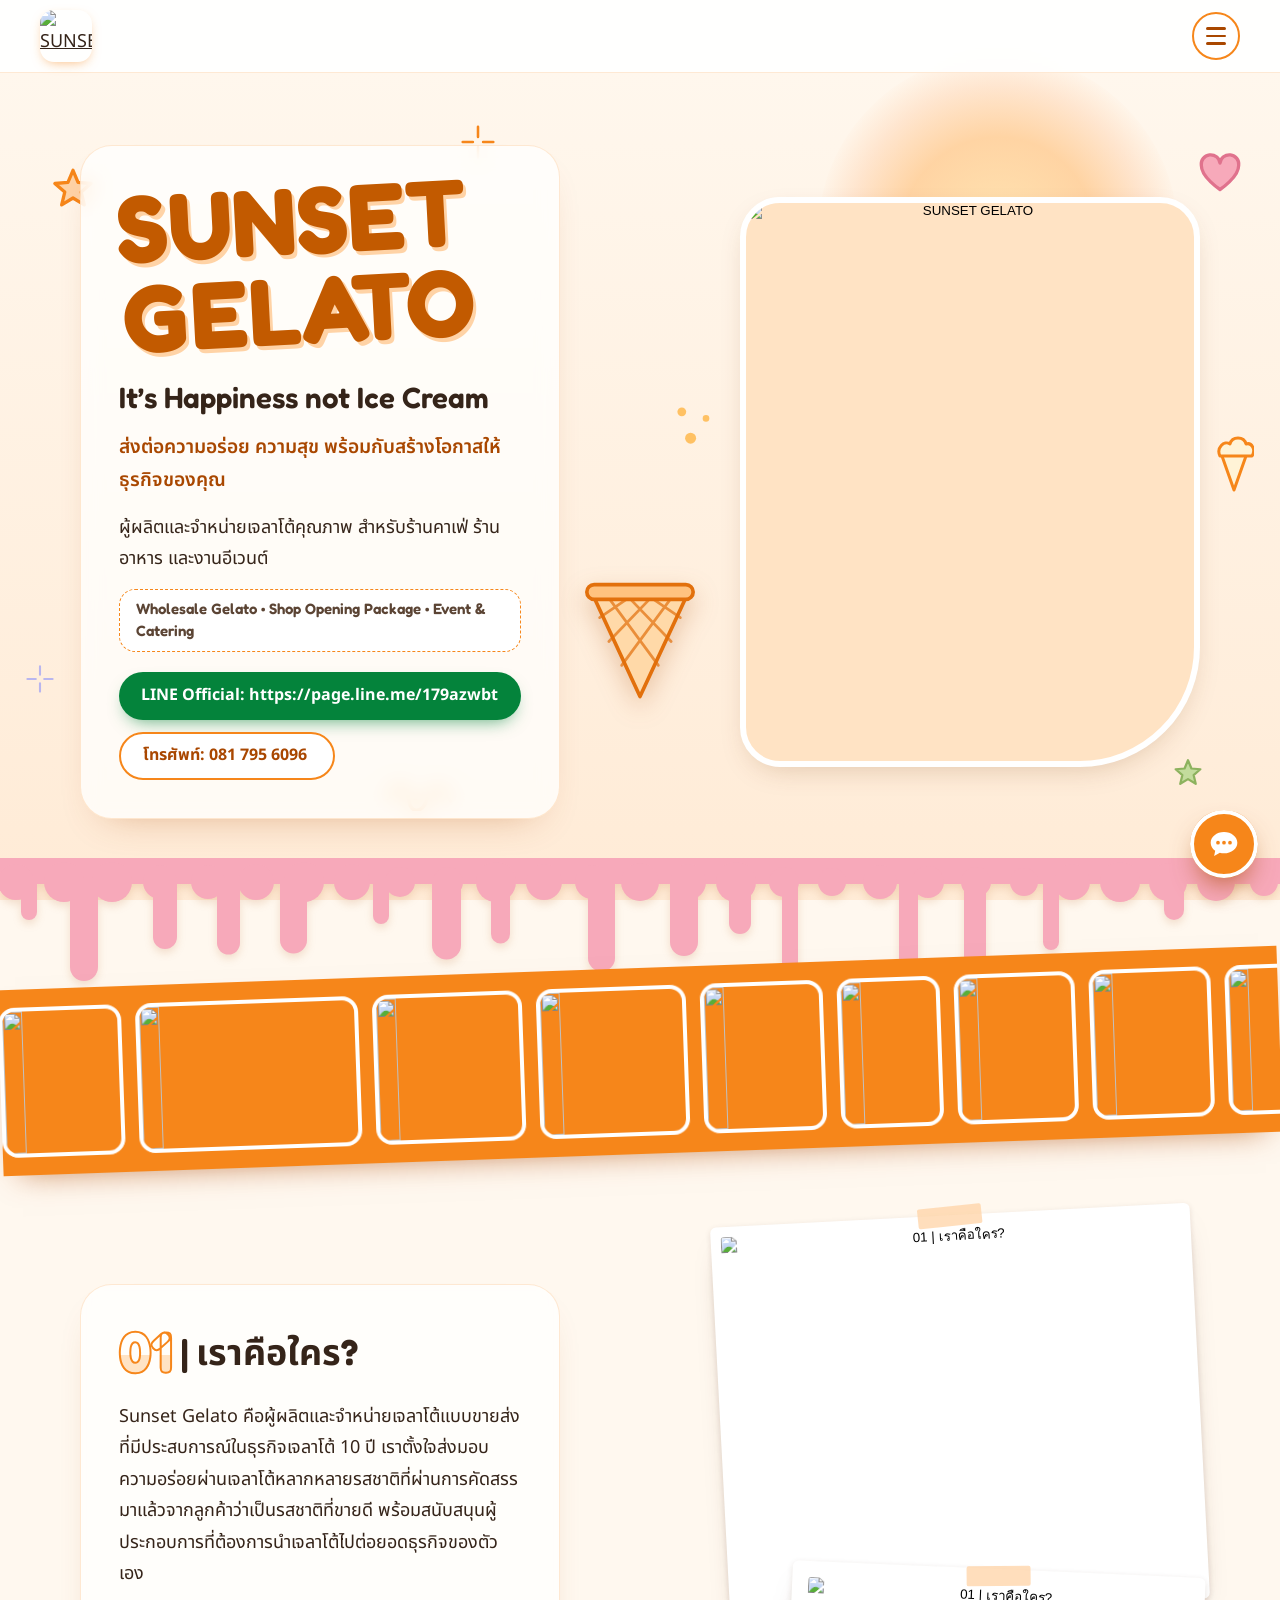
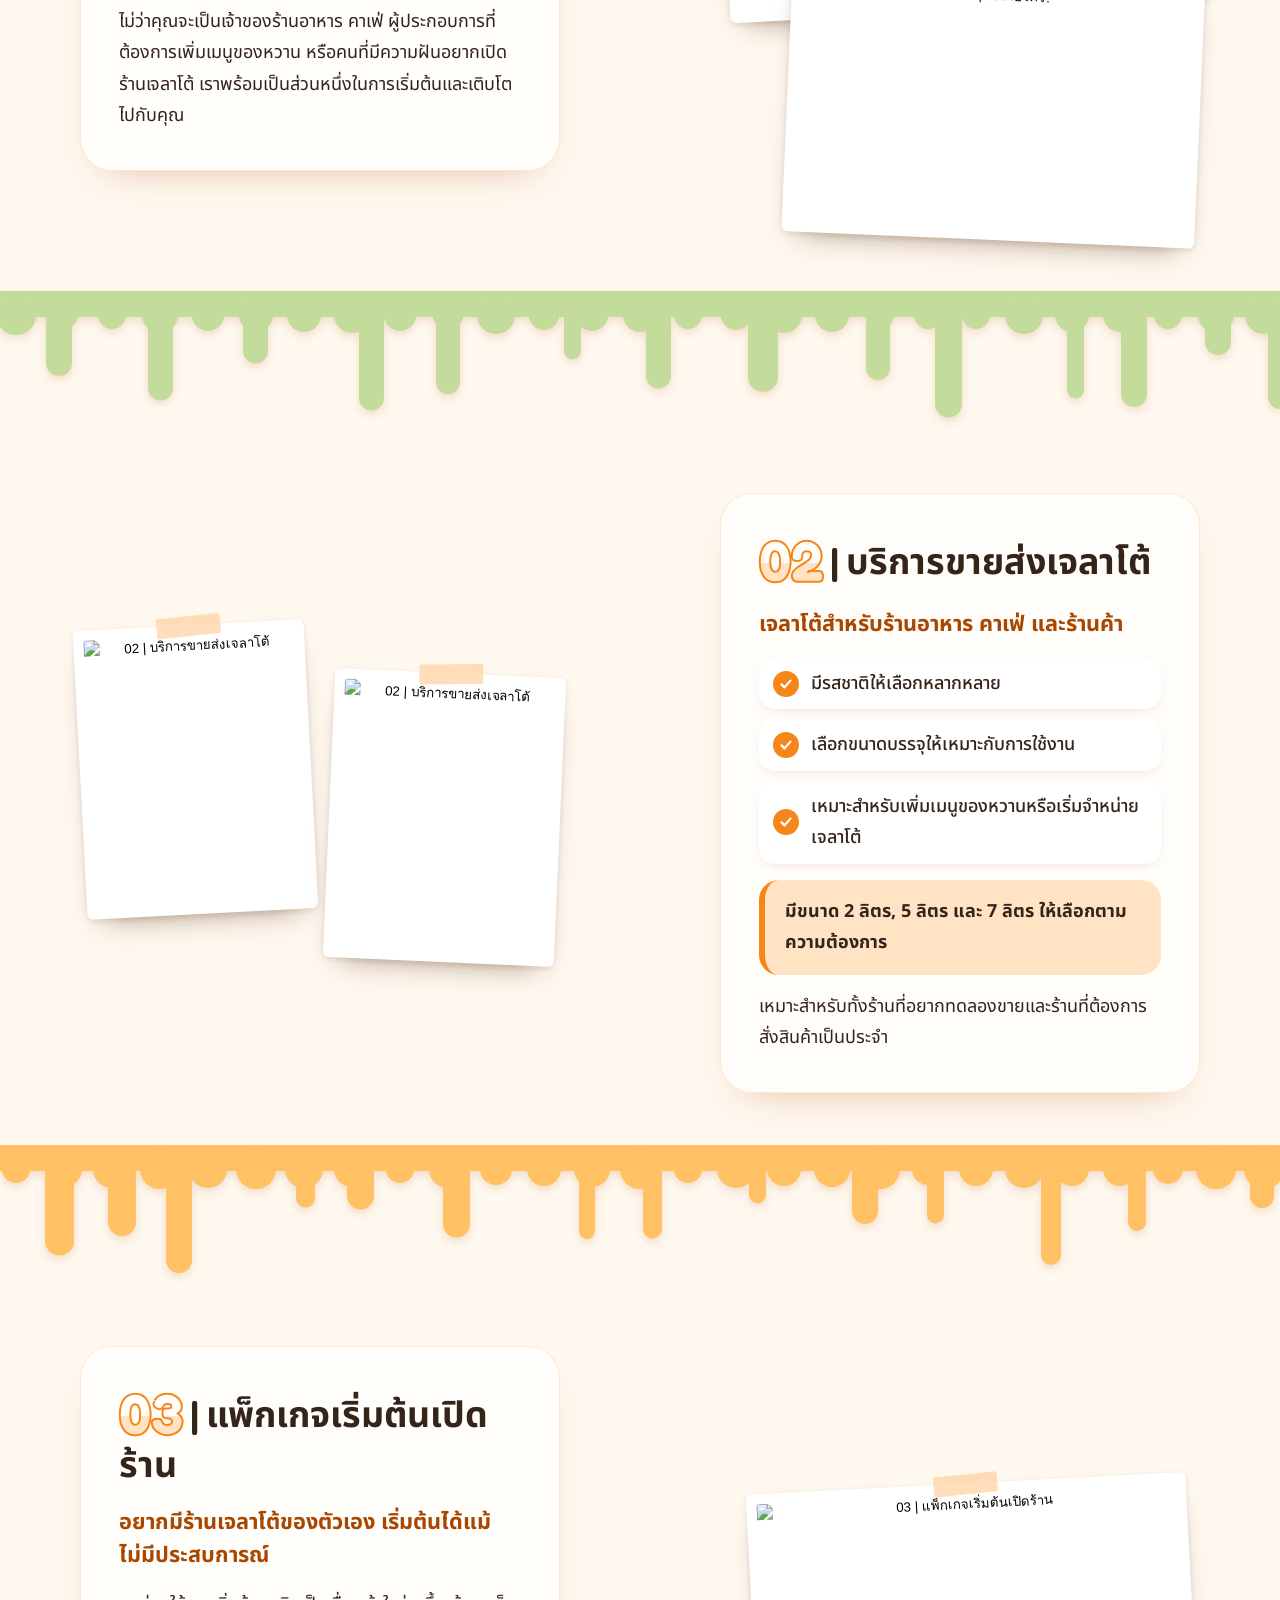
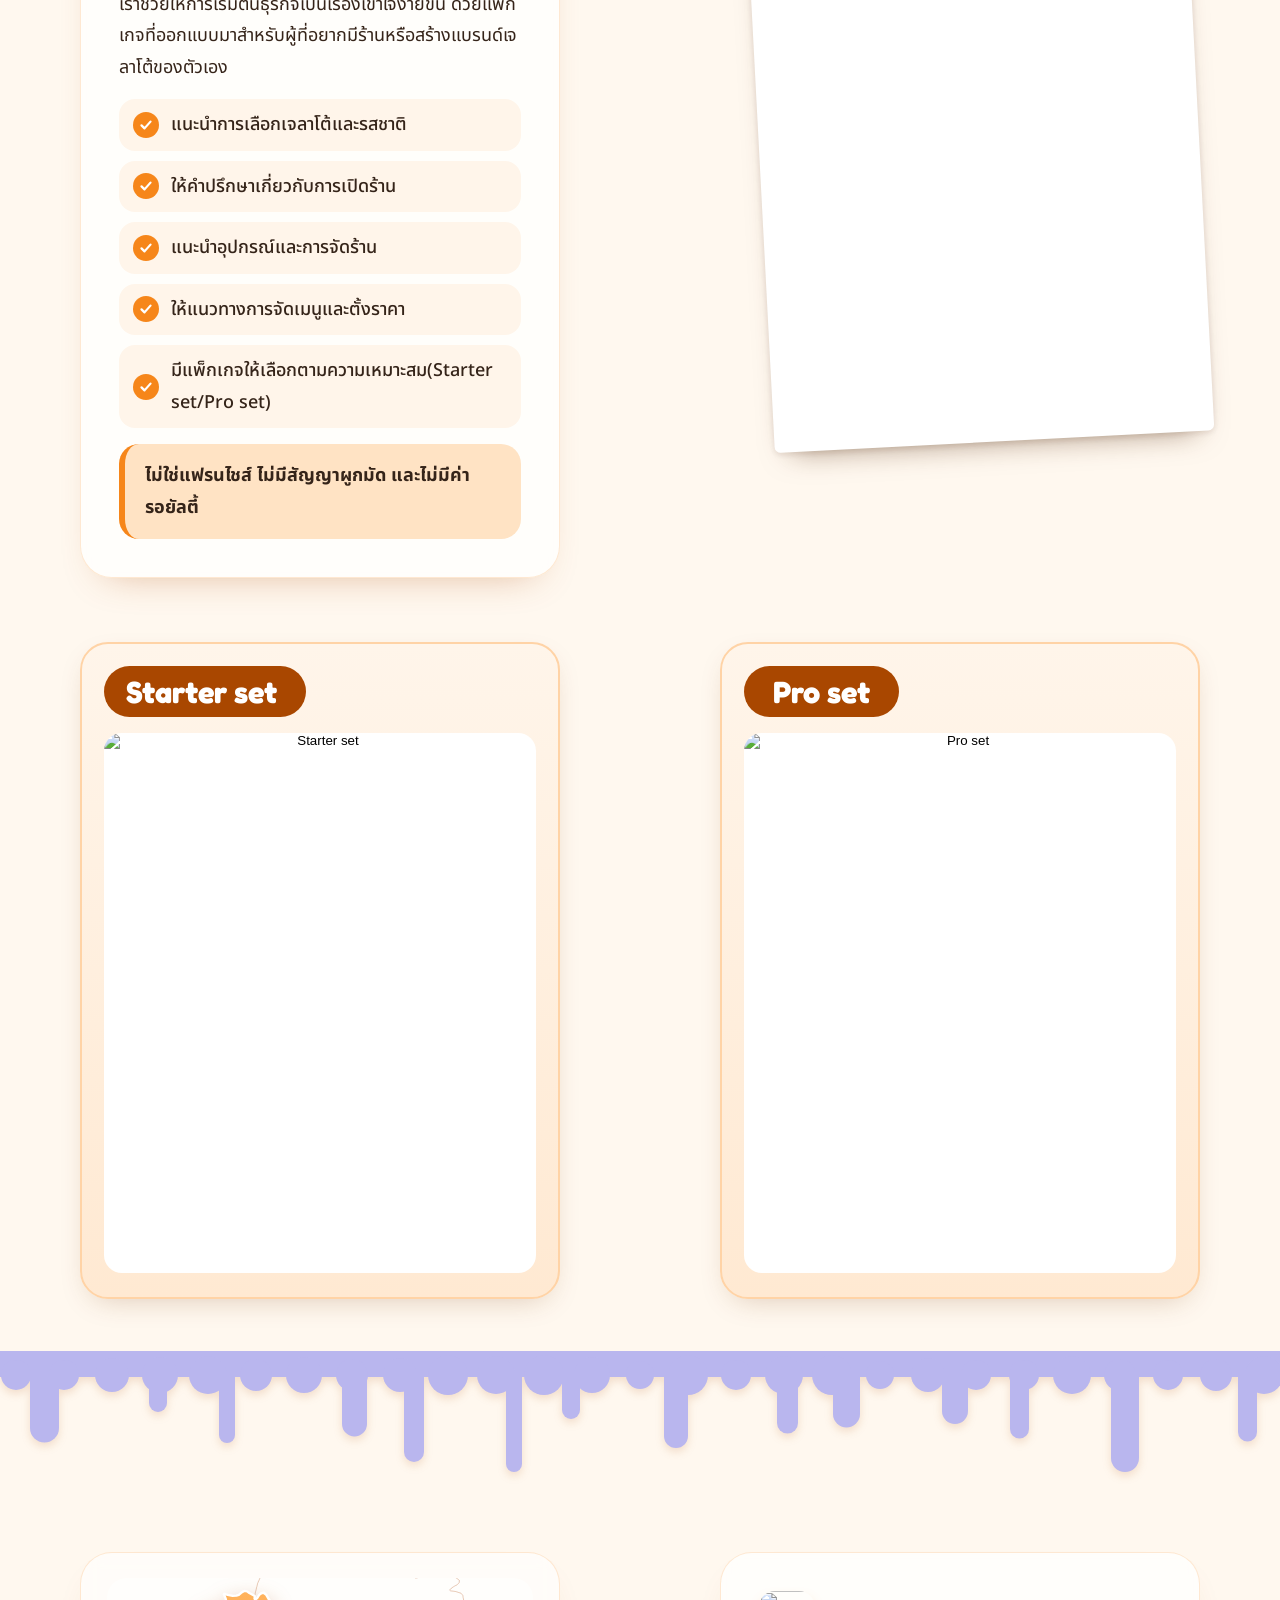
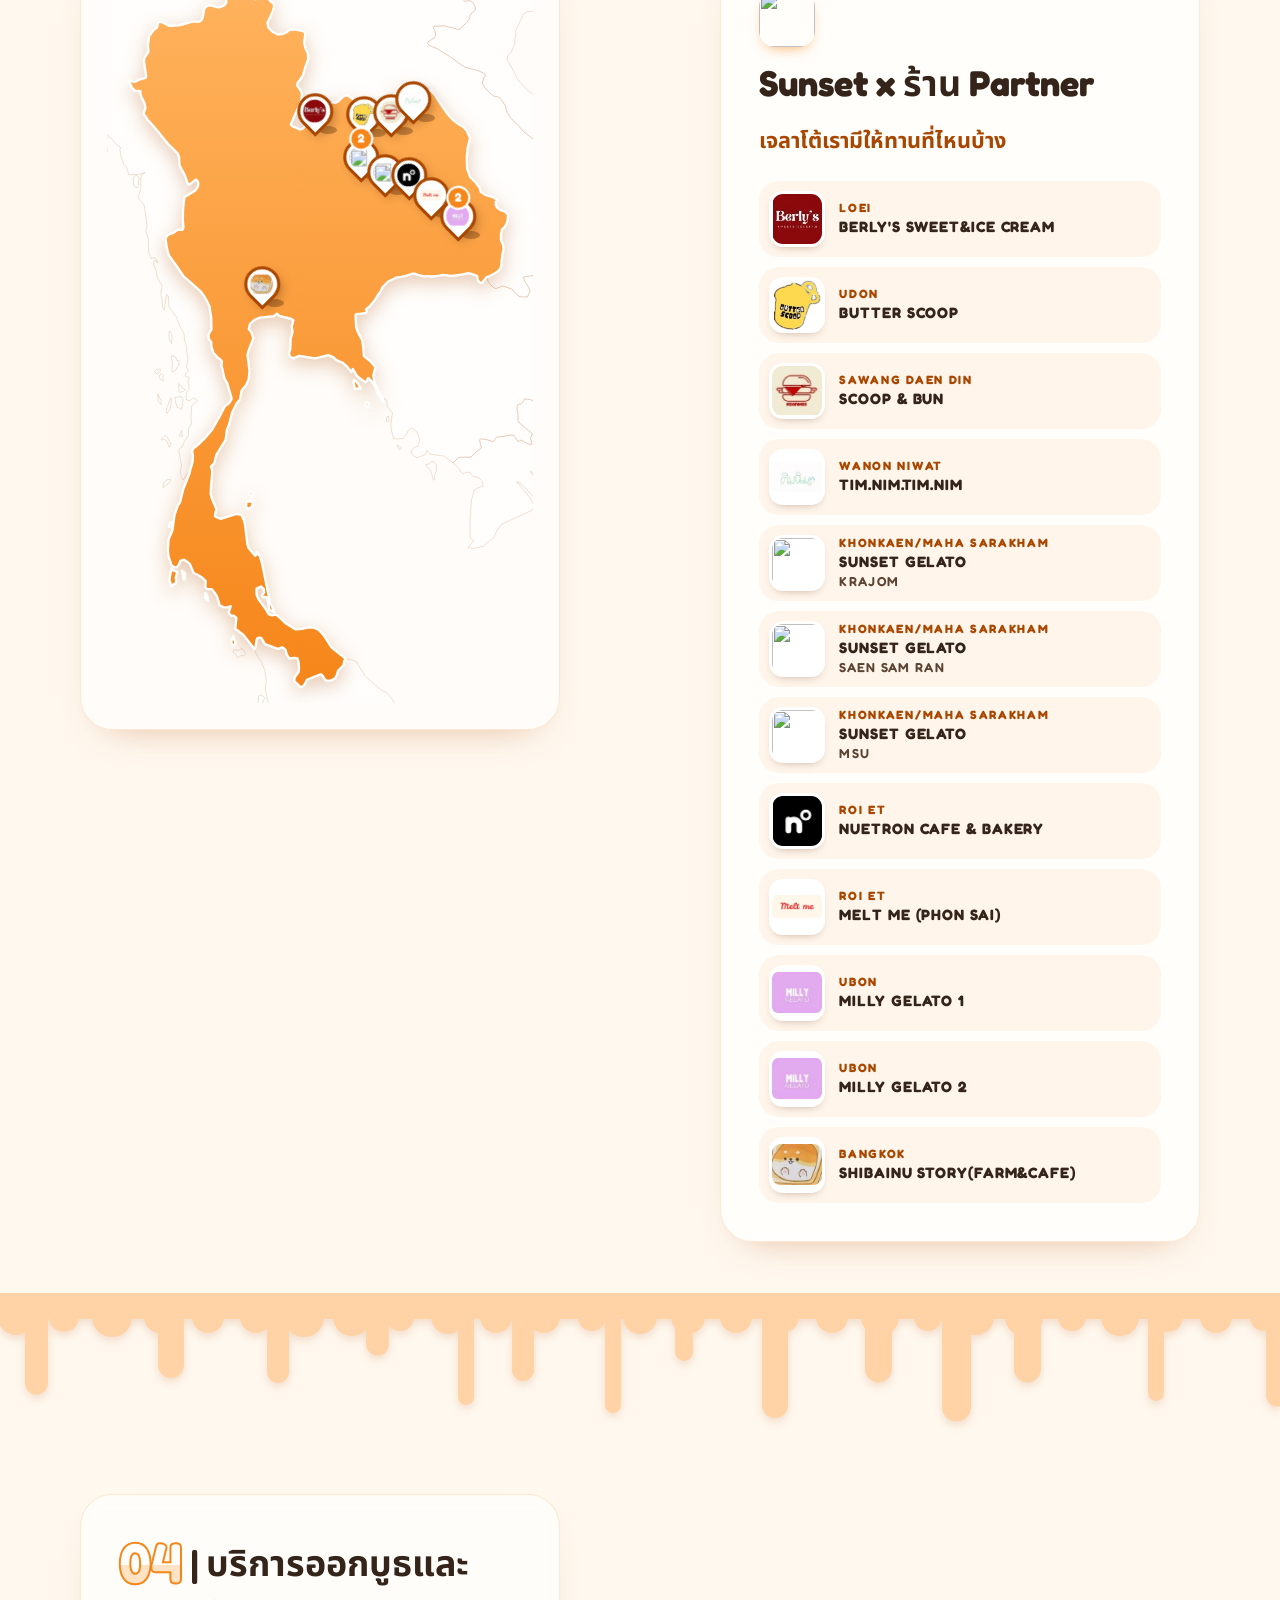
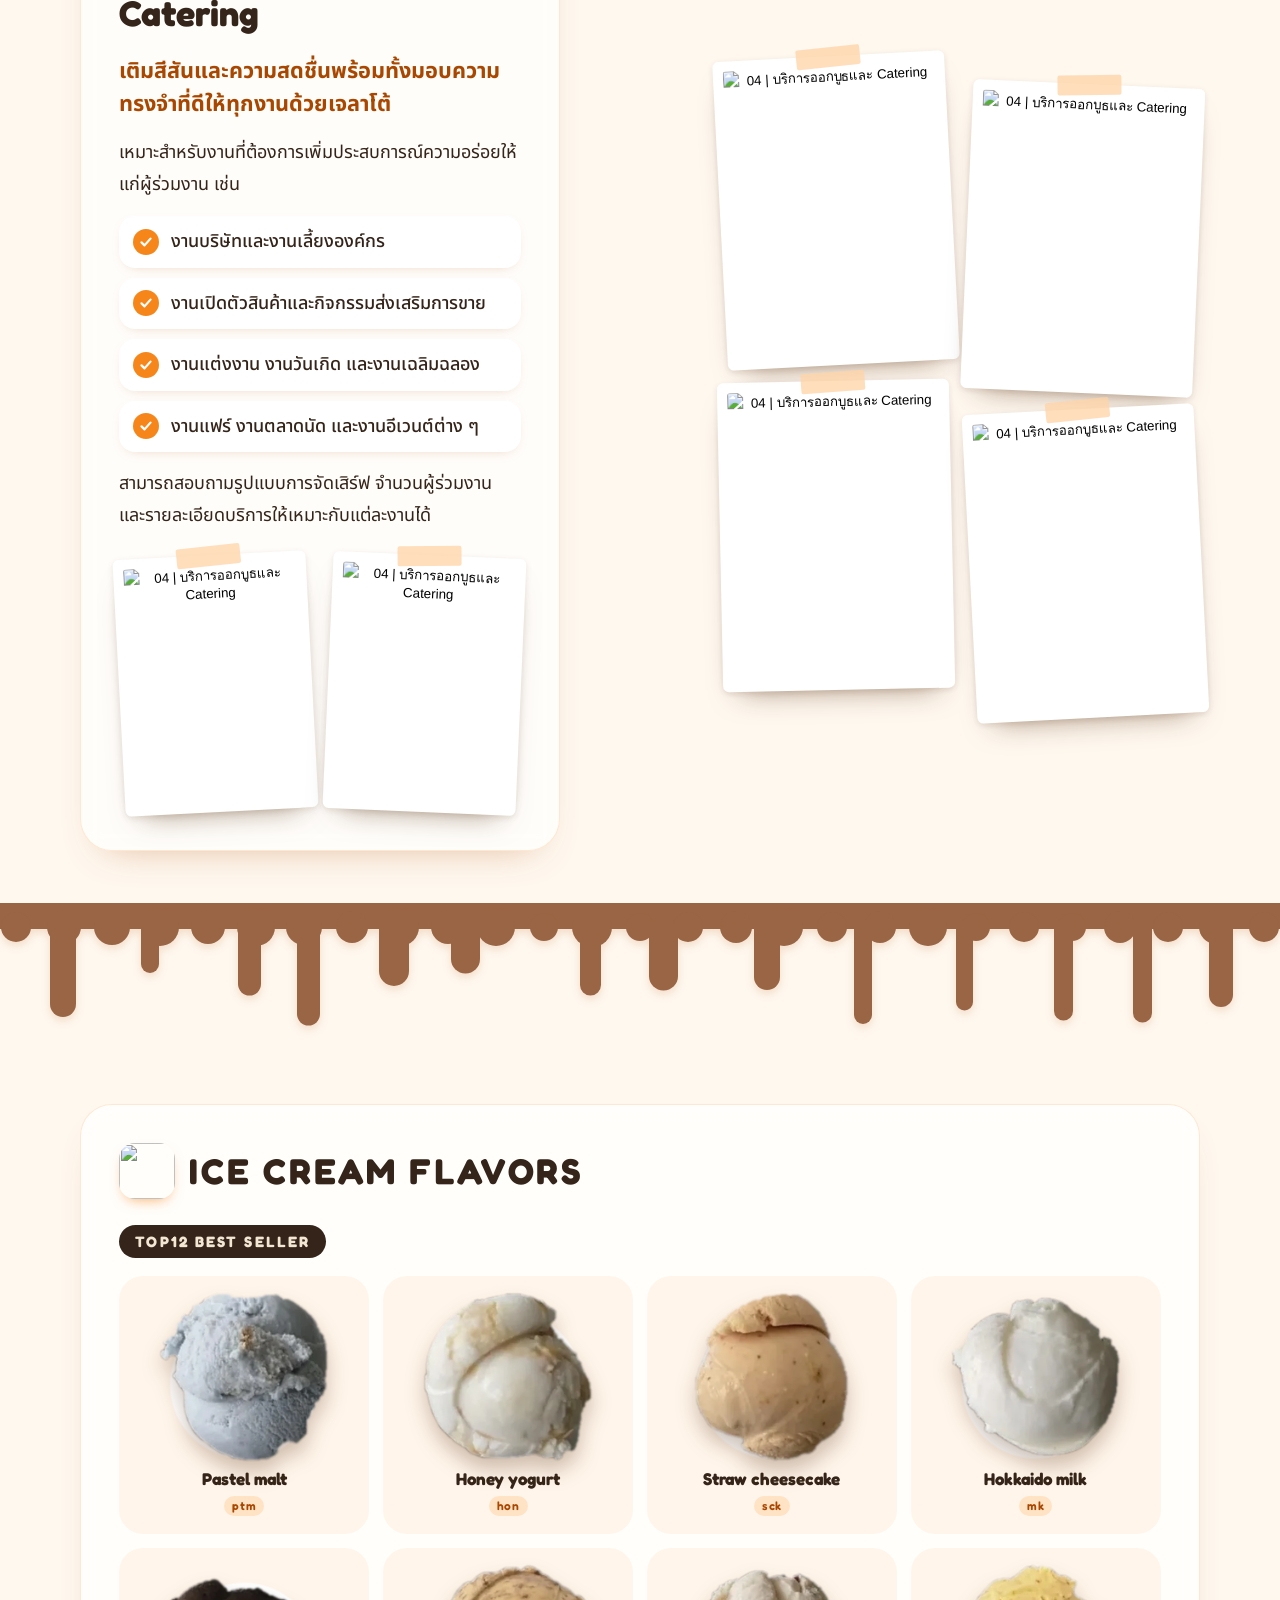
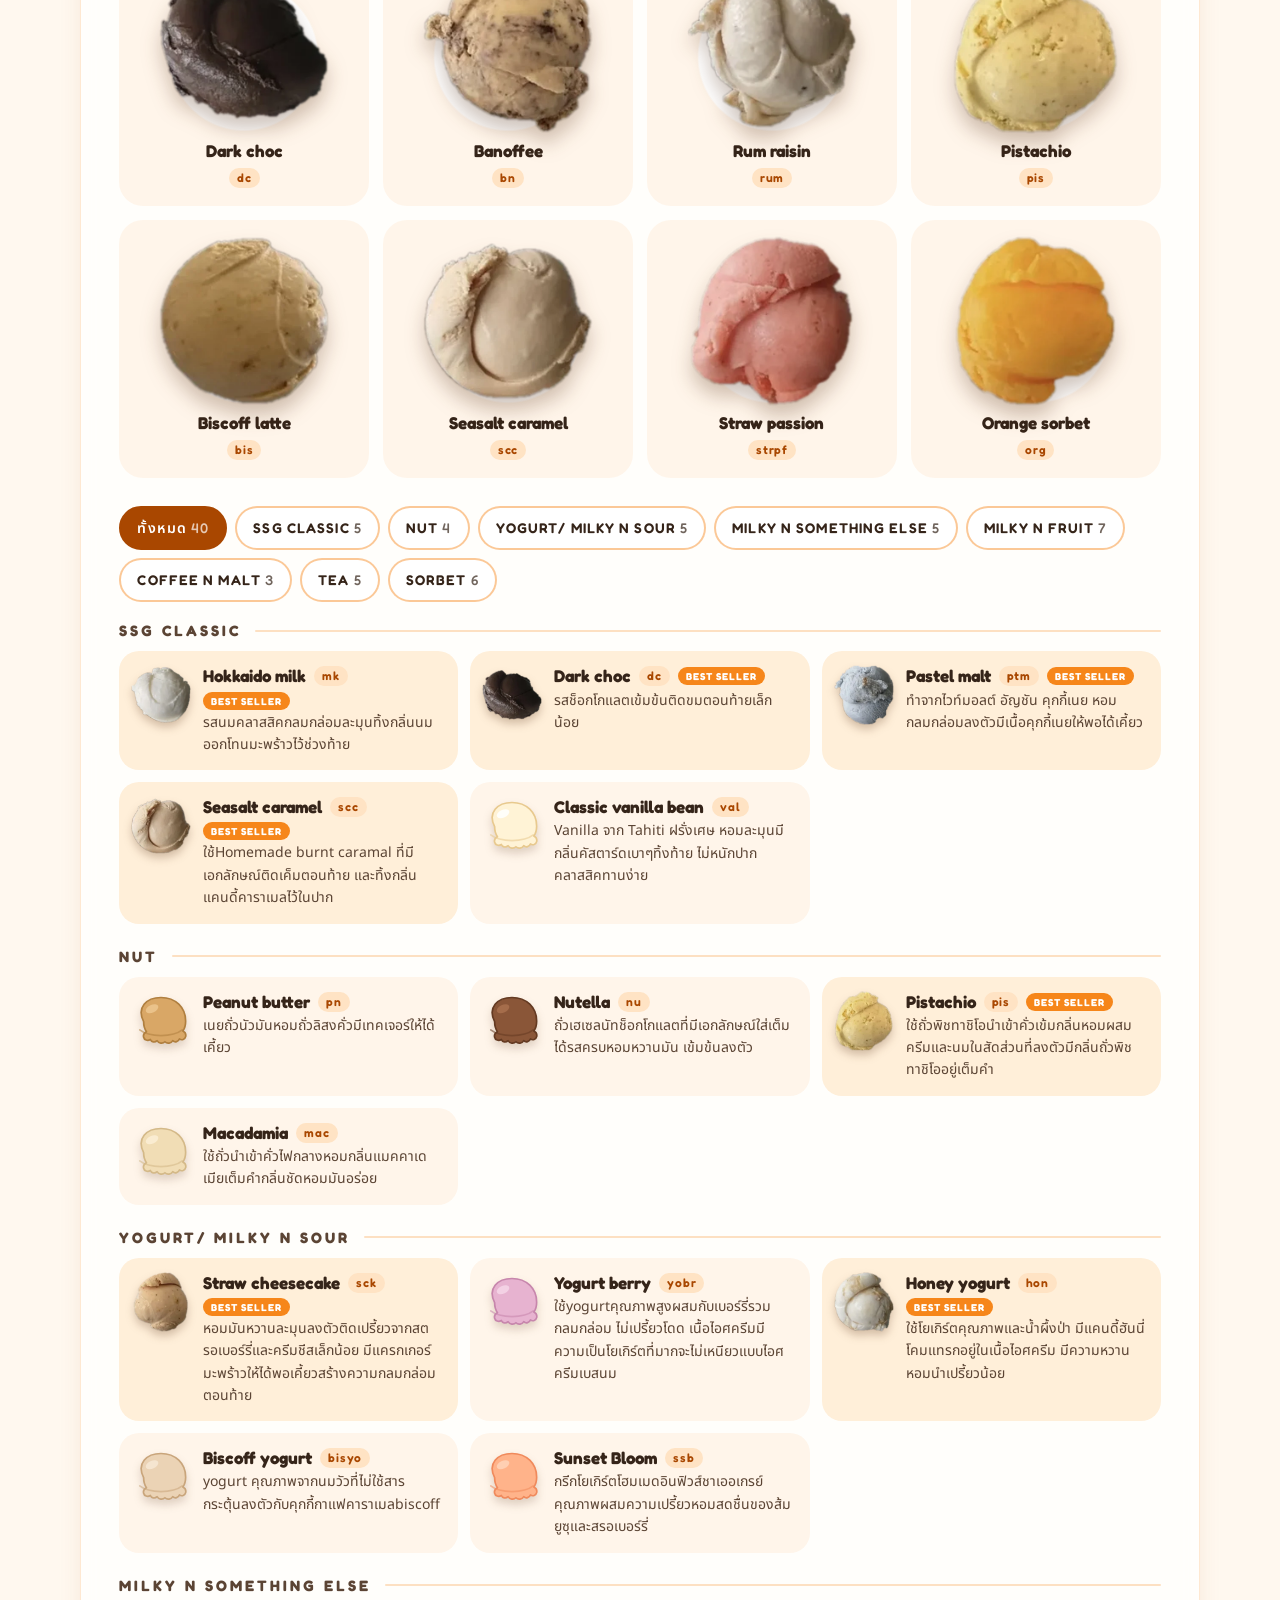
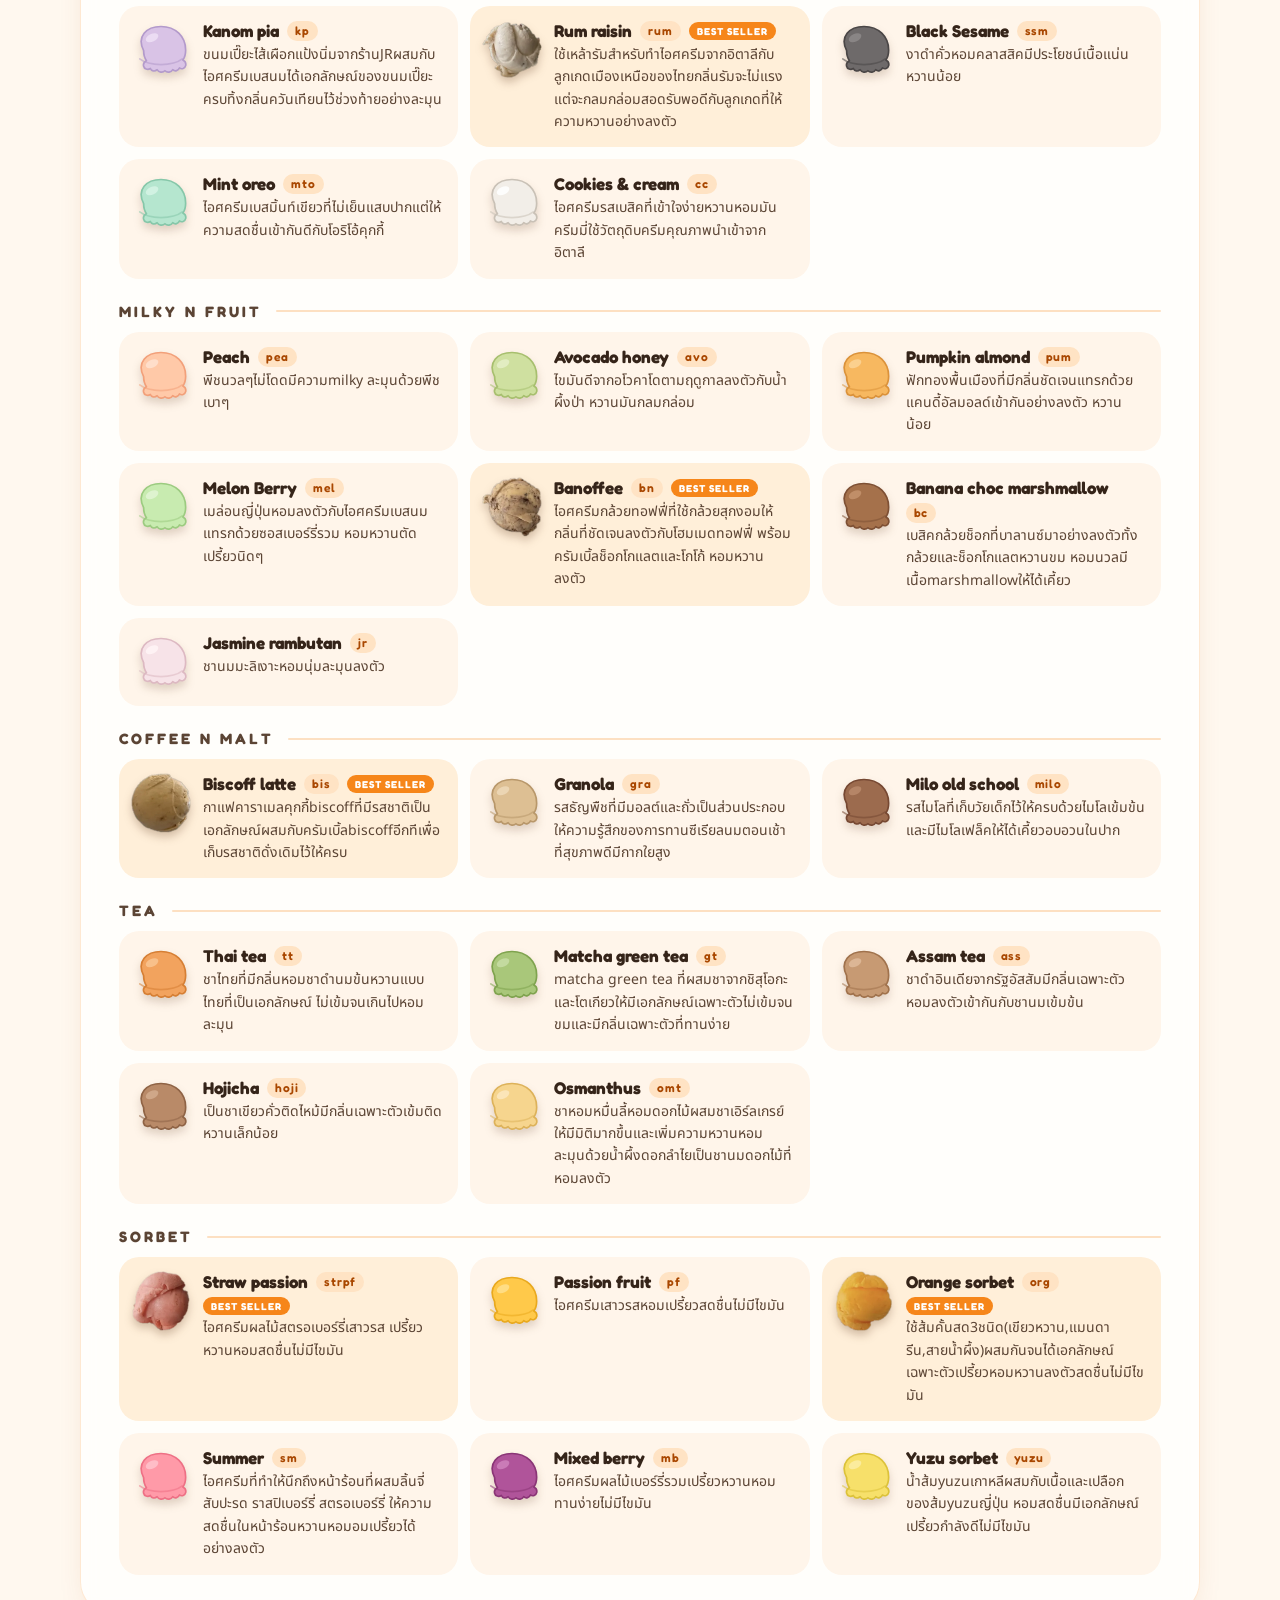
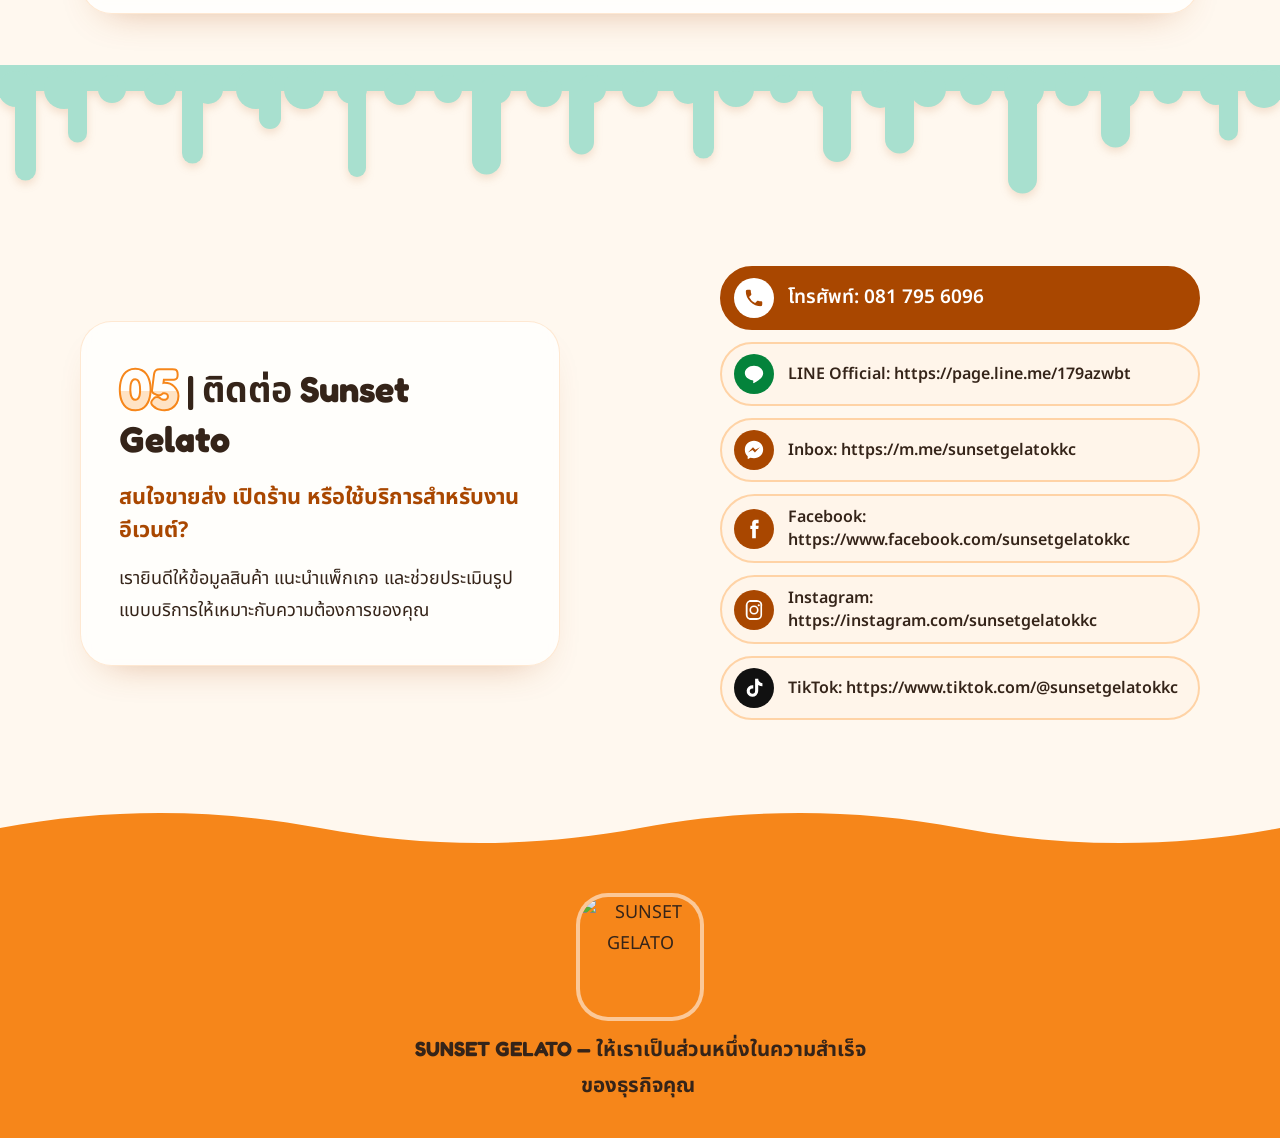
==== commit b8fd8f6b: "Add Ice Cream Flavors section before contact Unnumbered section between 04 Catering and 05 Contact, " ====
--- a/site/index.html
+++ b/site/index.html
@@ -34,6 +34,7 @@
         <li><a href="#packages" data-p="22">03 | แพ็กเกจเริ่มต้นเปิดร้าน </a></li>
         <li><a href="#partners" data-x="partners_title">Sunset x ร้าน Partner</a></li>
         <li><a href="#catering" data-p="41">04 | บริการออกบูธและ Catering </a></li>
+        <li><a href="#flavors" data-x="flavors_title">ICE CREAM FLAVORS</a></li>
         <li><a href="#contact" data-p="59">05 | ติดต่อ Sunset Gelato </a></li>
       </ul>
     </nav>
@@ -235,6 +236,20 @@
   <svg class="drip-edge" viewBox="0 0 1440 140" preserveAspectRatio="xMidYMin slice" aria-hidden="true" focusable="false"><g fill="#9A6544"><rect x="0" y="0" width="1440" height="26"/><circle cx="0" cy="24" r="18"/><circle cx="48" cy="24" r="20"/><circle cx="96" cy="24" r="15"/><circle cx="144" cy="24" r="17"/><circle cx="192" cy="24" r="18"/><circle cx="240" cy="24" r="19"/><circle cx="288" cy="24" r="17"/><circle cx="336" cy="24" r="19"/><circle cx="384" cy="24" r="18"/><circle cx="432" cy="24" r="16"/><circle cx="480" cy="24" r="19"/><circle cx="528" cy="24" r="17"/><circle cx="576" cy="24" r="19"/><circle cx="624" cy="24" r="14"/><circle cx="672" cy="24" r="20"/><circle cx="720" cy="24" r="14"/><circle cx="768" cy="24" r="15"/><circle cx="816" cy="24" r="16"/><circle cx="864" cy="24" r="19"/><circle cx="912" cy="24" r="15"/><circle cx="960" cy="24" r="16"/><circle cx="1008" cy="24" r="19"/><circle cx="1056" cy="24" r="14"/><circle cx="1104" cy="24" r="15"/><circle cx="1152" cy="24" r="14"/><circle cx="1200" cy="24" r="16"/><circle cx="1248" cy="24" r="15"/><circle cx="1296" cy="24" r="17"/><circle cx="1344" cy="24" r="15"/><circle cx="1392" cy="24" r="15"/><circle cx="1440" cy="24" r="15"/><path class="drip-line" style="animation-delay:-3.1s;animation-duration:6.6s" d="M14 20 V114 a10.5 10.5 0 0 0 21 0 V20 Z"/><path class="drip-line" style="animation-delay:-3.9s;animation-duration:4.2s" d="M130 20 V101 a13.0 13.0 0 0 0 26 0 V20 Z"/><path class="drip-line" style="animation-delay:-3.1s;animation-duration:5.7s" d="M221 20 V61 a9.0 9.0 0 0 0 18 0 V20 Z"/><path class="drip-line" style="animation-delay:-2.6s;animation-duration:4.5s" d="M318 20 V81 a11.5 11.5 0 0 0 23 0 V20 Z"/><path class="drip-line" style="animation-delay:-0.9s;animation-duration:5.0s" d="M377 20 V111 a11.5 11.5 0 0 0 23 0 V20 Z"/><path class="drip-line" style="animation-delay:-0.3s;animation-duration:6.3s" d="M459 20 V68 a15.0 15.0 0 0 0 30 0 V20 Z"/><path class="drip-line" style="animation-delay:-3.1s;animation-duration:6.8s" d="M531 20 V56 a14.5 14.5 0 0 0 29 0 V20 Z"/><path class="drip-line" style="animation-delay:-0.9s;animation-duration:5.2s" d="M660 20 V82 a10.5 10.5 0 0 0 21 0 V20 Z"/><path class="drip-line" style="animation-delay:-0.8s;animation-duration:5.6s" d="M729 20 V73 a14.5 14.5 0 0 0 29 0 V20 Z"/><path class="drip-line" style="animation-delay:-1.9s;animation-duration:5.6s" d="M834 20 V74 a13.0 13.0 0 0 0 26 0 V20 Z"/><path class="drip-line" style="animation-delay:-0.8s;animation-duration:4.9s" d="M934 20 V112 a9.0 9.0 0 0 0 18 0 V20 Z"/><path class="drip-line" style="animation-delay:-1.5s;animation-duration:4.9s" d="M1036 20 V99 a8.5 8.5 0 0 0 17 0 V20 Z"/><path class="drip-line" style="animation-delay:-2.4s;animation-duration:6.8s" d="M1134 20 V108 a9.5 9.5 0 0 0 19 0 V20 Z"/><path class="drip-line" style="animation-delay:-1.9s;animation-duration:4.7s" d="M1213 20 V110 a9.5 9.5 0 0 0 19 0 V20 Z"/><path class="drip-line" style="animation-delay:-0.5s;animation-duration:4.5s" d="M1289 20 V92 a12.0 12.0 0 0 0 24 0 V20 Z"/><path class="drip-line" style="animation-delay:-3.6s;animation-duration:6.8s" d="M1399 20 V102 a10.5 10.5 0 0 0 21 0 V20 Z"/></g></svg>
 </div>
 
+<!-- ICE CREAM FLAVORS -->
+<section class="sec sec-white sec-flavors" id="flavors">
+  <div class="wrap">
+    <div class="flavors-box">
+      <h2 class="sec-head flavors-title" data-reveal style="--d:0"><img class="partners-logo" src="assets/logo.webp" alt="" width="447" height="447"><span data-x="flavors_title">ICE CREAM FLAVORS</span></h2>
+      <svg width="0" height="0" style="position:absolute" aria-hidden="true" focusable="false"><symbol id="scoop" viewBox="0 0 100 92"><path d="M50 4C76 4 94 22 94 46c0 8-2 14-5 18 4 2 6 6 5 10-1 5-7 7-11 4-2 5-8 7-12 3-3 5-10 6-14 2-4 4-11 3-14-2-4 4-10 3-12-2-5 3-11 1-12-4-1-4 1-8 5-10-3-4-5-10-5-18C6 22 24 4 50 4z" fill="var(--b)" stroke="var(--s)" stroke-width="3" stroke-linejoin="round"/><path d="M12 62c10 8 24 10 38 10s28-2 38-10" fill="none" stroke="var(--s)" stroke-width="3" stroke-linecap="round" opacity=".55"/><ellipse cx="34" cy="24" rx="12" ry="7" fill="var(--l)" opacity=".85" transform="rotate(-25 34 24)"/></symbol></svg><h3 class="flv-sub" data-x="flavors_best" data-reveal>TOP12 BEST SELLER</h3><ul class="flv-best"><li class="fb-card" data-reveal="pop" style="--d:0"><a class="fb-link" href="#flv-ptm"><span class="fb-photo"><picture><source type="image/webp" srcset="assets/flavors/ptm.webp"><img class="fb-img" src="assets/flavors/ptm.png" alt="" width="400" height="400" loading="lazy" decoding="async"></picture></span><span class="fb-name">Pastel malt</span><span class="flv-code">ptm</span></a></li><li class="fb-card" data-reveal="pop" style="--d:1"><a class="fb-link" href="#flv-hon"><span class="fb-photo"><picture><source type="image/webp" srcset="assets/flavors/hon.webp"><img class="fb-img" src="assets/flavors/hon.png" alt="" width="400" height="400" loading="lazy" decoding="async"></picture></span><span class="fb-name">Honey yogurt</span><span class="flv-code">hon</span></a></li><li class="fb-card" data-reveal="pop" style="--d:2"><a class="fb-link" href="#flv-sck"><span class="fb-photo"><picture><source type="image/webp" srcset="assets/flavors/sck.webp"><img class="fb-img" src="assets/flavors/sck.png" alt="" width="400" height="400" loading="lazy" decoding="async"></picture></span><span class="fb-name">Straw cheesecake</span><span class="flv-code">sck</span></a></li><li class="fb-card" data-reveal="pop" style="--d:3"><a class="fb-link" href="#flv-mk"><span class="fb-photo"><picture><source type="image/webp" srcset="assets/flavors/mk.webp"><img class="fb-img" src="assets/flavors/mk.png" alt="" width="400" height="400" loading="lazy" decoding="async"></picture></span><span class="fb-name">Hokkaido milk</span><span class="flv-code">mk</span></a></li><li class="fb-card" data-reveal="pop" style="--d:0"><a class="fb-link" href="#flv-dc"><span class="fb-photo"><picture><source type="image/webp" srcset="assets/flavors/dc.webp"><img class="fb-img" src="assets/flavors/dc.png" alt="" width="400" height="400" loading="lazy" decoding="async"></picture></span><span class="fb-name">Dark choc</span><span class="flv-code">dc</span></a></li><li class="fb-card" data-reveal="pop" style="--d:1"><a class="fb-link" href="#flv-bn"><span class="fb-photo"><picture><source type="image/webp" srcset="assets/flavors/bn.webp"><img class="fb-img" src="assets/flavors/bn.png" alt="" width="400" height="400" loading="lazy" decoding="async"></picture></span><span class="fb-name">Banoffee</span><span class="flv-code">bn</span></a></li><li class="fb-card" data-reveal="pop" style="--d:2"><a class="fb-link" href="#flv-rum"><span class="fb-photo"><picture><source type="image/webp" srcset="assets/flavors/rum.webp"><img class="fb-img" src="assets/flavors/rum.png" alt="" width="400" height="400" loading="lazy" decoding="async"></picture></span><span class="fb-name">Rum raisin</span><span class="flv-code">rum</span></a></li><li class="fb-card" data-reveal="pop" style="--d:3"><a class="fb-link" href="#flv-pis"><span class="fb-photo"><picture><source type="image/webp" srcset="assets/flavors/pis.webp"><img class="fb-img" src="assets/flavors/pis.png" alt="" width="400" height="400" loading="lazy" decoding="async"></picture></span><span class="fb-name">Pistachio</span><span class="flv-code">pis</span></a></li><li class="fb-card" data-reveal="pop" style="--d:0"><a class="fb-link" href="#flv-bis"><span class="fb-photo"><picture><source type="image/webp" srcset="assets/flavors/bis.webp"><img class="fb-img" src="assets/flavors/bis.png" alt="" width="400" height="400" loading="lazy" decoding="async"></picture></span><span class="fb-name">Biscoff latte</span><span class="flv-code">bis</span></a></li><li class="fb-card" data-reveal="pop" style="--d:1"><a class="fb-link" href="#flv-scc"><span class="fb-photo"><picture><source type="image/webp" srcset="assets/flavors/scc.webp"><img class="fb-img" src="assets/flavors/scc.png" alt="" width="400" height="400" loading="lazy" decoding="async"></picture></span><span class="fb-name">Seasalt caramel</span><span class="flv-code">scc</span></a></li><li class="fb-card" data-reveal="pop" style="--d:2"><a class="fb-link" href="#flv-strpf"><span class="fb-photo"><picture><source type="image/webp" srcset="assets/flavors/strpf.webp"><img class="fb-img" src="assets/flavors/strpf.png" alt="" width="400" height="400" loading="lazy" decoding="async"></picture></span><span class="fb-name">Straw passion</span><span class="flv-code">strpf</span></a></li><li class="fb-card" data-reveal="pop" style="--d:3"><a class="fb-link" href="#flv-org"><span class="fb-photo"><picture><source type="image/webp" srcset="assets/flavors/org.webp"><img class="fb-img" src="assets/flavors/org.png" alt="" width="400" height="400" loading="lazy" decoding="async"></picture></span><span class="fb-name">Orange sorbet</span><span class="flv-code">org</span></a></li></ul><div class="flv-chips" role="group" aria-label="หมวดรสชาติ"><button class="flv-chip" type="button" data-cat="all" aria-pressed="true"><span data-x="flavors_all">ทั้งหมด</span> <span class="chip-n">40</span></button><button class="flv-chip" type="button" data-cat="classic" aria-pressed="false">SSG CLASSIC <span class="chip-n">5</span></button><button class="flv-chip" type="button" data-cat="nut" aria-pressed="false">NUT <span class="chip-n">4</span></button><button class="flv-chip" type="button" data-cat="sour" aria-pressed="false">YOGURT/ MILKY N SOUR <span class="chip-n">5</span></button><button class="flv-chip" type="button" data-cat="else" aria-pressed="false">MILKY N SOMETHING ELSE <span class="chip-n">5</span></button><button class="flv-chip" type="button" data-cat="fruit" aria-pressed="false">MILKY N FRUIT <span class="chip-n">7</span></button><button class="flv-chip" type="button" data-cat="coffee" aria-pressed="false">COFFEE N MALT <span class="chip-n">3</span></button><button class="flv-chip" type="button" data-cat="tea" aria-pressed="false">TEA <span class="chip-n">5</span></button><button class="flv-chip" type="button" data-cat="sorbet" aria-pressed="false">SORBET <span class="chip-n">6</span></button></div><div class="flv-groups"><div class="flv-group" data-cat="classic"><h3 class="flv-cat">SSG CLASSIC</h3><ul class="flv-list"><li class="fl-card is-best" id="flv-mk"><span class="fl-art"><picture><source type="image/webp" srcset="assets/flavors/mk.webp"><img class="fl-img" src="assets/flavors/mk.png" alt="" width="400" height="400" loading="lazy" decoding="async"></picture></span><span class="fl-text"><span class="fl-head"><span class="fl-name">Hokkaido milk</span><span class="flv-code">mk</span><span class="fl-best">BEST SELLER</span></span><span class="fl-desc">รสนมคลาสสิคกลมกล่อมละมุนทิ้งกลิ่นนมออกโทนมะพร้าวไว้ช่วงท้าย</span></span></li><li class="fl-card is-best" id="flv-dc"><span class="fl-art"><picture><source type="image/webp" srcset="assets/flavors/dc.webp"><img class="fl-img" src="assets/flavors/dc.png" alt="" width="400" height="400" loading="lazy" decoding="async"></picture></span><span class="fl-text"><span class="fl-head"><span class="fl-name">Dark choc</span><span class="flv-code">dc</span><span class="fl-best">BEST SELLER</span></span><span class="fl-desc">รสช็อกโกแลตเข้มข้นติดขมตอนท้ายเล็กน้อย</span></span></li><li class="fl-card is-best" id="flv-ptm"><span class="fl-art"><picture><source type="image/webp" srcset="assets/flavors/ptm.webp"><img class="fl-img" src="assets/flavors/ptm.png" alt="" width="400" height="400" loading="lazy" decoding="async"></picture></span><span class="fl-text"><span class="fl-head"><span class="fl-name">Pastel malt</span><span class="flv-code">ptm</span><span class="fl-best">BEST SELLER</span></span><span class="fl-desc">ทำจากไวท์มอลต์ อัญชัน คุกกี้เนย หอมกลมกล่อมลงตัวมีเนื้อคุกกี้เนยให้พอได้เคี้ยว</span></span></li><li class="fl-card is-best" id="flv-scc"><span class="fl-art"><picture><source type="image/webp" srcset="assets/flavors/scc.webp"><img class="fl-img" src="assets/flavors/scc.png" alt="" width="400" height="400" loading="lazy" decoding="async"></picture></span><span class="fl-text"><span class="fl-head"><span class="fl-name">Seasalt caramel</span><span class="flv-code">scc</span><span class="fl-best">BEST SELLER</span></span><span class="fl-desc">ใช้Homemade burnt caramal ที่มีเอกลักษณ์ติดเค็มตอนท้าย และทิ้งกลิ่นแคนดี้คาราเมลไว้ในปาก</span></span></li><li class="fl-card" id="flv-val"><span class="fl-art"><svg class="fl-svg" style="--b:#FFF3D6;--s:#E8C98E;--l:#FFFFFF" aria-hidden="true" focusable="false"><use href="#scoop"/></svg></span><span class="fl-text"><span class="fl-head"><span class="fl-name">Classic vanilla bean</span><span class="flv-code">val</span></span><span class="fl-desc">Vanilla จาก Tahiti ฝรั่งเศษ หอมละมุนมีกลิ่นคัสตาร์ดเบาๆทิ้งท้าย ไม่หนักปากคลาสสิคทานง่าย</span></span></li></ul></div><div class="flv-group" data-cat="nut"><h3 class="flv-cat">NUT</h3><ul class="flv-list"><li class="fl-card" id="flv-pn"><span class="fl-art"><svg class="fl-svg" style="--b:#D9A766;--s:#B07F3F;--l:#ECC791" aria-hidden="true" focusable="false"><use href="#scoop"/></svg></span><span class="fl-text"><span class="fl-head"><span class="fl-name">Peanut butter</span><span class="flv-code">pn</span></span><span class="fl-desc">เนยถั่วนัวมันหอมถั่วลิสงคั่วมีเทคเจอร์ให้ได้เคี้ยว</span></span></li><li class="fl-card" id="flv-nu"><span class="fl-art"><svg class="fl-svg" style="--b:#8A5638;--s:#643A22;--l:#A9714F" aria-hidden="true" focusable="false"><use href="#scoop"/></svg></span><span class="fl-text"><span class="fl-head"><span class="fl-name">Nutella</span><span class="flv-code">nu</span></span><span class="fl-desc">ถั่วเฮเซลนัทช็อกโกแลตที่มีเอกลักษณ์ใส่เต็มได้รสครบหอมหวานมัน เข้มข้นลงตัว</span></span></li><li class="fl-card is-best" id="flv-pis"><span class="fl-art"><picture><source type="image/webp" srcset="assets/flavors/pis.webp"><img class="fl-img" src="assets/flavors/pis.png" alt="" width="400" height="400" loading="lazy" decoding="async"></picture></span><span class="fl-text"><span class="fl-head"><span class="fl-name">Pistachio</span><span class="flv-code">pis</span><span class="fl-best">BEST SELLER</span></span><span class="fl-desc">ใช้ถั่วพิชทาชิโอนำเข้าคั่วเข้มกลิ่นหอมผสมครีมและนมในสัดส่วนที่ลงตัวมีกลิ่นถั่วพิชทาชิโออยู่เต็มคำ</span></span></li><li class="fl-card" id="flv-mac"><span class="fl-art"><svg class="fl-svg" style="--b:#F1DDB5;--s:#D4B988;--l:#FBEFD6" aria-hidden="true" focusable="false"><use href="#scoop"/></svg></span><span class="fl-text"><span class="fl-head"><span class="fl-name">Macadamia</span><span class="flv-code">mac</span></span><span class="fl-desc">ใช้ถั่วนำเข้าคั่วไฟกลางหอมกลิ่นแมคคาเดเมียเต็มคำกลิ่นชัดหอมมันอร่อย</span></span></li></ul></div><div class="flv-group" data-cat="sour"><h3 class="flv-cat">YOGURT/ MILKY N SOUR</h3><ul class="flv-list"><li class="fl-card is-best" id="flv-sck"><span class="fl-art"><picture><source type="image/webp" srcset="assets/flavors/sck.webp"><img class="fl-img" src="assets/flavors/sck.png" alt="" width="400" height="400" loading="lazy" decoding="async"></picture></span><span class="fl-text"><span class="fl-head"><span class="fl-name">Straw cheesecake</span><span class="flv-code">sck</span><span class="fl-best">BEST SELLER</span></span><span class="fl-desc">หอมมันหวานละมุนลงตัวติดเปรี้ยวจากสตรอเบอร์รี่และครีมชีสเล็กน้อย มีแครกเกอร์มะพร้าวให้ได้พอเคี้ยวสร้างความกลมกล่อมตอนท้าย</span></span></li><li class="fl-card" id="flv-yobr"><span class="fl-art"><svg class="fl-svg" style="--b:#E7B3D0;--s:#C786AC;--l:#F5D6E7" aria-hidden="true" focusable="false"><use href="#scoop"/></svg></span><span class="fl-text"><span class="fl-head"><span class="fl-name">Yogurt berry</span><span class="flv-code">yobr</span></span><span class="fl-desc">ใช้yogurtคุณภาพสูงผสมกับเบอร์รี่รวมกลมกล่อม ไม่เปรี้ยวโดด เนื้อไอศครีมมีความเป็นโยเกิร์ตที่มากจะไม่เหนียวแบบไอศครีมเบสนม</span></span></li><li class="fl-card is-best" id="flv-hon"><span class="fl-art"><picture><source type="image/webp" srcset="assets/flavors/hon.webp"><img class="fl-img" src="assets/flavors/hon.png" alt="" width="400" height="400" loading="lazy" decoding="async"></picture></span><span class="fl-text"><span class="fl-head"><span class="fl-name">Honey yogurt</span><span class="flv-code">hon</span><span class="fl-best">BEST SELLER</span></span><span class="fl-desc">ใช้โยเกิร์ตคุณภาพและน้ำผึ้งป่า มีแคนดี้ฮันนี่โคมแทรกอยู่ในเนื้อไอศครีม มีความหวานหอมนำเปรี้ยวน้อย</span></span></li><li class="fl-card" id="flv-bisyo"><span class="fl-art"><svg class="fl-svg" style="--b:#EBD3B5;--s:#C9A57B;--l:#F7E8D5" aria-hidden="true" focusable="false"><use href="#scoop"/></svg></span><span class="fl-text"><span class="fl-head"><span class="fl-name">Biscoff yogurt</span><span class="flv-code">bisyo</span></span><span class="fl-desc">yogurt คุณภาพจากนมวัวที่ไม่ใช้สารกระตุ้นลงตัวกับคุกกี้กาแฟคาราเมลbiscoff</span></span></li><li class="fl-card" id="flv-ssb"><span class="fl-art"><svg class="fl-svg" style="--b:#FFB38A;--s:#F08A5C;--l:#FFD3B8" aria-hidden="true" focusable="false"><use href="#scoop"/></svg></span><span class="fl-text"><span class="fl-head"><span class="fl-name">Sunset Bloom</span><span class="flv-code">ssb</span></span><span class="fl-desc">กรีกโยเกิร์ตโฮมเมดอินฟิวส์ชาเออเกรย์คุณภาพผสมความเปรี้ยวหอมสดชื่นของส้มยูซุและสรอเบอร์รี่</span></span></li></ul></div><div class="flv-group" data-cat="else"><h3 class="flv-cat">MILKY N SOMETHING ELSE</h3><ul class="flv-list"><li class="fl-card" id="flv-kp"><span class="fl-art"><svg class="fl-svg" style="--b:#D9C3E6;--s:#B39ACB;--l:#EDE1F4" aria-hidden="true" focusable="false"><use href="#scoop"/></svg></span><span class="fl-text"><span class="fl-head"><span class="fl-name">Kanom pia</span><span class="flv-code">kp</span></span><span class="fl-desc">ขนมเปี๊ยะไส้เผือกแป้งนิ่มจากร้านJRผสมกับไอศครีมเบสนมได้เอกลักษณ์ของขนมเปี๊ยะครบทิ้งกลิ่นควันเทียนไว้ช่วงท้ายอย่างละมุน</span></span></li><li class="fl-card is-best" id="flv-rum"><span class="fl-art"><picture><source type="image/webp" srcset="assets/flavors/rum.webp"><img class="fl-img" src="assets/flavors/rum.png" alt="" width="400" height="400" loading="lazy" decoding="async"></picture></span><span class="fl-text"><span class="fl-head"><span class="fl-name">Rum raisin</span><span class="flv-code">rum</span><span class="fl-best">BEST SELLER</span></span><span class="fl-desc">ใช้เหล้ารัมสำหรับทำไอศครีมจากอิตาลีกับลูกเกดเมืองเหนือของไทยกลิ่นรัมจะไม่แรงแต่จะกลมกล่อมสอดรับพอดีกับลูกเกดที่ให้ความหวานอย่างลงตัว</span></span></li><li class="fl-card" id="flv-ssm"><span class="fl-art"><svg class="fl-svg" style="--b:#6E6A6A;--s:#4A4646;--l:#8E8A8A" aria-hidden="true" focusable="false"><use href="#scoop"/></svg></span><span class="fl-text"><span class="fl-head"><span class="fl-name">Black Sesame</span><span class="flv-code">ssm</span></span><span class="fl-desc">งาดำคั่วหอมคลาสสิคมีประโยชน์เนื้อแน่นหวานน้อย</span></span></li><li class="fl-card" id="flv-mto"><span class="fl-art"><svg class="fl-svg" style="--b:#B5E6CF;--s:#86C7A9;--l:#D6F3E5" aria-hidden="true" focusable="false"><use href="#scoop"/></svg></span><span class="fl-text"><span class="fl-head"><span class="fl-name">Mint oreo</span><span class="flv-code">mto</span></span><span class="fl-desc">ไอศครีมเบสมิ้นท์เขียวที่ไม่เย็นแสบปากแต่ให้ความสดชื่นเข้ากันดีกับโอริโอ้คุกกี้</span></span></li><li class="fl-card" id="flv-cc"><span class="fl-art"><svg class="fl-svg" style="--b:#F2EEE8;--s:#C9C1B6;--l:#FFFFFF" aria-hidden="true" focusable="false"><use href="#scoop"/></svg></span><span class="fl-text"><span class="fl-head"><span class="fl-name">Cookies &amp; cream</span><span class="flv-code">cc</span></span><span class="fl-desc">ไอศครีมรสเบสิคที่เข้าใจง่ายหวานหอมมันครีมมี่ใช้วัตถุดิบครีมคุณภาพนำเข้าจากอิตาลี</span></span></li></ul></div><div class="flv-group" data-cat="fruit"><h3 class="flv-cat">MILKY N FRUIT</h3><ul class="flv-list"><li class="fl-card" id="flv-pea"><span class="fl-art"><svg class="fl-svg" style="--b:#FFC9A8;--s:#F2A07A;--l:#FFE2D0" aria-hidden="true" focusable="false"><use href="#scoop"/></svg></span><span class="fl-text"><span class="fl-head"><span class="fl-name">Peach</span><span class="flv-code">pea</span></span><span class="fl-desc">พีชนวลๆไม่โดดมีความmilky ละมุนด้วยพีชเบาๆ</span></span></li><li class="fl-card" id="flv-avo"><span class="fl-art"><svg class="fl-svg" style="--b:#CFE0A0;--s:#A7BF6E;--l:#E5EFC8" aria-hidden="true" focusable="false"><use href="#scoop"/></svg></span><span class="fl-text"><span class="fl-head"><span class="fl-name">Avocado honey</span><span class="flv-code">avo</span></span><span class="fl-desc">ไขมันดีจากอโวคาโดตามฤดูกาลลงตัวกับน้ำผึ้งป่า หวานมันกลมกล่อม</span></span></li><li class="fl-card" id="flv-pum"><span class="fl-art"><svg class="fl-svg" style="--b:#F7B860;--s:#DB923A;--l:#FCD497" aria-hidden="true" focusable="false"><use href="#scoop"/></svg></span><span class="fl-text"><span class="fl-head"><span class="fl-name">Pumpkin almond</span><span class="flv-code">pum</span></span><span class="fl-desc">ฟักทองพื้นเมืองที่มีกลิ่นชัดเจนแทรกด้วยแคนดี้อัลมอลด์เข้ากันอย่างลงตัว หวานน้อย</span></span></li><li class="fl-card" id="flv-mel"><span class="fl-art"><svg class="fl-svg" style="--b:#C8EBB0;--s:#9CCB80;--l:#E2F5D5" aria-hidden="true" focusable="false"><use href="#scoop"/></svg></span><span class="fl-text"><span class="fl-head"><span class="fl-name">Melon Berry</span><span class="flv-code">mel</span></span><span class="fl-desc">เมล่อนญี่ปุ่นหอมลงตัวกับไอศครีมเบสนม แทรกด้วยซอสเบอร์รี่รวม หอมหวานตัดเปรี้ยวนิดๆ</span></span></li><li class="fl-card is-best" id="flv-bn"><span class="fl-art"><picture><source type="image/webp" srcset="assets/flavors/bn.webp"><img class="fl-img" src="assets/flavors/bn.png" alt="" width="400" height="400" loading="lazy" decoding="async"></picture></span><span class="fl-text"><span class="fl-head"><span class="fl-name">Banoffee</span><span class="flv-code">bn</span><span class="fl-best">BEST SELLER</span></span><span class="fl-desc">ไอศครีมกล้วยทอฟฟี่ที่ใช้กล้วยสุกงอมให้กลิ่นที่ชัดเจนลงตัวกับโฮมเมดทอฟฟี่ พร้อมครัมเบิ้ลช็อกโกแลตและโกโก้ หอมหวานลงตัว</span></span></li><li class="fl-card" id="flv-bc"><span class="fl-art"><svg class="fl-svg" style="--b:#A5714B;--s:#7E5034;--l:#C4936D" aria-hidden="true" focusable="false"><use href="#scoop"/></svg></span><span class="fl-text"><span class="fl-head"><span class="fl-name">Banana choc marshmallow</span><span class="flv-code">bc</span></span><span class="fl-desc">เบสิคกล้วยช็อกที่บาลานซ์มาอย่างลงตัวทั้งกล้วยและช็อกโกแลตหวานขม หอมนวลมีเนื้อmarshmallowให้ได้เคี้ยว</span></span></li><li class="fl-card" id="flv-jr"><span class="fl-art"><svg class="fl-svg" style="--b:#F7E3E8;--s:#DDB9C2;--l:#FFF4F6" aria-hidden="true" focusable="false"><use href="#scoop"/></svg></span><span class="fl-text"><span class="fl-head"><span class="fl-name">Jasmine rambutan</span><span class="flv-code">jr</span></span><span class="fl-desc">ชานมมะลิเงาะหอมนุ่มละมุนลงตัว</span></span></li></ul></div><div class="flv-group" data-cat="coffee"><h3 class="flv-cat">COFFEE N MALT</h3><ul class="flv-list"><li class="fl-card is-best" id="flv-bis"><span class="fl-art"><picture><source type="image/webp" srcset="assets/flavors/bis.webp"><img class="fl-img" src="assets/flavors/bis.png" alt="" width="400" height="400" loading="lazy" decoding="async"></picture></span><span class="fl-text"><span class="fl-head"><span class="fl-name">Biscoff latte</span><span class="flv-code">bis</span><span class="fl-best">BEST SELLER</span></span><span class="fl-desc">กาแฟคาราเมลคุกกี้biscoffที่มีรสชาติเป็นเอกลักษณ์ผสมกับครัมเบิ้ลbiscoffอีกทีเพื่อเก็บรสชาติดั่งเดิมไว้ให้ครบ</span></span></li><li class="fl-card" id="flv-gra"><span class="fl-art"><svg class="fl-svg" style="--b:#DDBF93;--s:#B8976A;--l:#EDD8B8" aria-hidden="true" focusable="false"><use href="#scoop"/></svg></span><span class="fl-text"><span class="fl-head"><span class="fl-name">Granola</span><span class="flv-code">gra</span></span><span class="fl-desc">รสธัญพืชที่มีมอลต์และถั่วเป็นส่วนประกอบให้ความรู้สึกของการทานซีเรียลนมตอนเช้าที่สุขภาพดีมีกากใยสูง</span></span></li><li class="fl-card" id="flv-milo"><span class="fl-art"><svg class="fl-svg" style="--b:#9C6B4E;--s:#764832;--l:#BA8A6C" aria-hidden="true" focusable="false"><use href="#scoop"/></svg></span><span class="fl-text"><span class="fl-head"><span class="fl-name">Milo old school</span><span class="flv-code">milo</span></span><span class="fl-desc">รสไมโลที่เก็บวัยเด็กไว้ให้ครบด้วยไมโลเข้มข้นและมีไมโลเฟล็คให้ได้เคี้ยวอบอวนในปาก</span></span></li></ul></div><div class="flv-group" data-cat="tea"><h3 class="flv-cat">TEA</h3><ul class="flv-list"><li class="fl-card" id="flv-tt"><span class="fl-art"><svg class="fl-svg" style="--b:#F2A35E;--s:#D67F34;--l:#F9C592" aria-hidden="true" focusable="false"><use href="#scoop"/></svg></span><span class="fl-text"><span class="fl-head"><span class="fl-name">Thai tea</span><span class="flv-code">tt</span></span><span class="fl-desc">ชาไทยที่มีกลิ่นหอมชาดำนมข้นหวานแบบไทยที่เป็นเอกลักษณ์ ไม่เข้มจนเกินไปหอมละมุน</span></span></li><li class="fl-card" id="flv-gt"><span class="fl-art"><svg class="fl-svg" style="--b:#A9C77A;--s:#7FA34E;--l:#C8DDA6" aria-hidden="true" focusable="false"><use href="#scoop"/></svg></span><span class="fl-text"><span class="fl-head"><span class="fl-name">Matcha green tea</span><span class="flv-code">gt</span></span><span class="fl-desc">matcha green tea ที่ผสมชาจากชิสุโอกะและโตเกียวให้มีเอกลักษณ์เฉพาะตัวไม่เข้มจนขมและมีกลิ่นเฉพาะตัวที่ทานง่าย</span></span></li><li class="fl-card" id="flv-ass"><span class="fl-art"><svg class="fl-svg" style="--b:#C79A73;--s:#A0724C;--l:#DFBB9B" aria-hidden="true" focusable="false"><use href="#scoop"/></svg></span><span class="fl-text"><span class="fl-head"><span class="fl-name">Assam tea</span><span class="flv-code">ass</span></span><span class="fl-desc">ชาดำอินเดียจากรัฐอัสสัมมีกลิ่นเฉพาะตัวหอมลงตัวเข้ากันกับชานมเข้มข้น</span></span></li><li class="fl-card" id="flv-hoji"><span class="fl-art"><svg class="fl-svg" style="--b:#B98A68;--s:#8F6345;--l:#D2AB8E" aria-hidden="true" focusable="false"><use href="#scoop"/></svg></span><span class="fl-text"><span class="fl-head"><span class="fl-name">Hojicha</span><span class="flv-code">hoji</span></span><span class="fl-desc">เป็นชาเขียวคั่วติดไหม้มีกลิ่นเฉพาะตัวเข้มติดหวานเล็กน้อย</span></span></li><li class="fl-card" id="flv-omt"><span class="fl-art"><svg class="fl-svg" style="--b:#F6D58E;--s:#DDB25A;--l:#FBE8BF" aria-hidden="true" focusable="false"><use href="#scoop"/></svg></span><span class="fl-text"><span class="fl-head"><span class="fl-name">Osmanthus</span><span class="flv-code">omt</span></span><span class="fl-desc">ชาหอมหมื่นลี้หอมดอกไม้ผสมชาเอิร์ลเกรย์ให้มีมิติมากขึ้นและเพิ่มความหวานหอมละมุนด้วยน้ำผึ้งดอกลำไยเป็นชานมดอกไม้ที่หอมลงตัว</span></span></li></ul></div><div class="flv-group" data-cat="sorbet"><h3 class="flv-cat">SORBET</h3><ul class="flv-list"><li class="fl-card is-best" id="flv-strpf"><span class="fl-art"><picture><source type="image/webp" srcset="assets/flavors/strpf.webp"><img class="fl-img" src="assets/flavors/strpf.png" alt="" width="400" height="400" loading="lazy" decoding="async"></picture></span><span class="fl-text"><span class="fl-head"><span class="fl-name">Straw passion</span><span class="flv-code">strpf</span><span class="fl-best">BEST SELLER</span></span><span class="fl-desc">ไอศครีมผลไม้สตรอเบอร์รี่เสาวรส เปรี้ยวหวานหอมสดชื่นไม่มีไขมัน</span></span></li><li class="fl-card" id="flv-pf"><span class="fl-art"><svg class="fl-svg" style="--b:#FFC94A;--s:#E9A91E;--l:#FFE08E" aria-hidden="true" focusable="false"><use href="#scoop"/></svg></span><span class="fl-text"><span class="fl-head"><span class="fl-name">Passion fruit</span><span class="flv-code">pf</span></span><span class="fl-desc">ไอศครีมเสาวรสหอมเปรี้ยวสดชื่นไม่มีไขมัน</span></span></li><li class="fl-card is-best" id="flv-org"><span class="fl-art"><picture><source type="image/webp" srcset="assets/flavors/org.webp"><img class="fl-img" src="assets/flavors/org.png" alt="" width="400" height="400" loading="lazy" decoding="async"></picture></span><span class="fl-text"><span class="fl-head"><span class="fl-name">Orange sorbet</span><span class="flv-code">org</span><span class="fl-best">BEST SELLER</span></span><span class="fl-desc">ใช้ส้มคั้นสด3ชนิด(เขียวหวาน,แมนดารีน,สายน้ำผึ้ง)ผสมกันจนได้เอกลักษณ์เฉพาะตัวเปรี้ยวหอมหวานลงตัวสดชื่นไม่มีไขมัน</span></span></li><li class="fl-card" id="flv-sm"><span class="fl-art"><svg class="fl-svg" style="--b:#FF9AA8;--s:#EE7085;--l:#FFC3CC" aria-hidden="true" focusable="false"><use href="#scoop"/></svg></span><span class="fl-text"><span class="fl-head"><span class="fl-name">Summer</span><span class="flv-code">sm</span></span><span class="fl-desc">ไอศครีมที่ทำให้นึกถึงหน้าร้อนที่ผสมลิ้นจี่ สับปะรด ราสปิเบอร์รี่ สตรอเบอร์รี่ ให้ความสดชื่นในหน้าร้อนหวานหอมอมเปรี้ยวได้อย่างลงตัว</span></span></li><li class="fl-card" id="flv-mb"><span class="fl-art"><svg class="fl-svg" style="--b:#B0549A;--s:#8A3576;--l:#CF83BC" aria-hidden="true" focusable="false"><use href="#scoop"/></svg></span><span class="fl-text"><span class="fl-head"><span class="fl-name">Mixed berry</span><span class="flv-code">mb</span></span><span class="fl-desc">ไอศครีมผลไม้เบอร์รี่รวมเปรี้ยวหวานหอมทานง่ายไม่มีไขมัน</span></span></li><li class="fl-card" id="flv-yuzu"><span class="fl-art"><svg class="fl-svg" style="--b:#F7E06A;--s:#DCC23A;--l:#FBEDA6" aria-hidden="true" focusable="false"><use href="#scoop"/></svg></span><span class="fl-text"><span class="fl-head"><span class="fl-name">Yuzu sorbet</span><span class="flv-code">yuzu</span></span><span class="fl-desc">น้ำส้มyuzuเกาหลีผสมกับเนื้อและเปลือกของส้มyuzuญี่ปุ่น หอมสดชื่นมีเอกลักษณ์เปรี้ยวกำลังดีไม่มีไขมัน</span></span></li></ul></div></div>
+    </div>
+  </div>
+</section>
+
+<div class="wave wave-white-white" aria-hidden="true">
+  <svg class="drip-edge" viewBox="0 0 1440 140" preserveAspectRatio="xMidYMin slice" aria-hidden="true" focusable="false"><g fill="#A8E0CF"><rect x="0" y="0" width="1440" height="26"/><circle cx="0" cy="24" r="16"/><circle cx="48" cy="24" r="18"/><circle cx="96" cy="24" r="18"/><circle cx="144" cy="24" r="20"/><circle cx="192" cy="24" r="14"/><circle cx="240" cy="24" r="16"/><circle cx="288" cy="24" r="15"/><circle cx="336" cy="24" r="20"/><circle cx="384" cy="24" r="20"/><circle cx="432" cy="24" r="15"/><circle cx="480" cy="24" r="16"/><circle cx="528" cy="24" r="14"/><circle cx="576" cy="24" r="15"/><circle cx="624" cy="24" r="18"/><circle cx="672" cy="24" r="14"/><circle cx="720" cy="24" r="18"/><circle cx="768" cy="24" r="15"/><circle cx="816" cy="24" r="18"/><circle cx="864" cy="24" r="14"/><circle cx="912" cy="24" r="20"/><circle cx="960" cy="24" r="19"/><circle cx="1008" cy="24" r="18"/><circle cx="1056" cy="24" r="16"/><circle cx="1104" cy="24" r="20"/><circle cx="1152" cy="24" r="17"/><circle cx="1200" cy="24" r="20"/><circle cx="1248" cy="24" r="15"/><circle cx="1296" cy="24" r="16"/><circle cx="1344" cy="24" r="19"/><circle cx="1392" cy="24" r="15"/><circle cx="1440" cy="24" r="14"/><path class="drip-line" style="animation-delay:-1.6s;animation-duration:5.7s" d="M21 20 V53 a12.5 12.5 0 0 0 25 0 V20 Z"/><path class="drip-line" style="animation-delay:-1.8s;animation-duration:4.3s" d="M95 20 V105 a10.5 10.5 0 0 0 21 0 V20 Z"/><path class="drip-line" style="animation-delay:-0.6s;animation-duration:6.4s" d="M148 20 V68 a9.5 9.5 0 0 0 19 0 V20 Z"/><path class="drip-line" style="animation-delay:-2.3s;animation-duration:4.8s" d="M262 20 V88 a10.5 10.5 0 0 0 21 0 V20 Z"/><path class="drip-line" style="animation-delay:-0.3s;animation-duration:4.7s" d="M339 20 V53 a11.0 11.0 0 0 0 22 0 V20 Z"/><path class="drip-line" style="animation-delay:-1.9s;animation-duration:6.3s" d="M428 20 V103 a9.0 9.0 0 0 0 18 0 V20 Z"/><path class="drip-line" style="animation-delay:-1.2s;animation-duration:4.3s" d="M552 20 V95 a14.5 14.5 0 0 0 29 0 V20 Z"/><path class="drip-line" style="animation-delay:-0.6s;animation-duration:5.3s" d="M649 20 V77 a12.5 12.5 0 0 0 25 0 V20 Z"/><path class="drip-line" style="animation-delay:-0.4s;animation-duration:6.3s" d="M773 20 V83 a10.5 10.5 0 0 0 21 0 V20 Z"/><path class="drip-line" style="animation-delay:-2.8s;animation-duration:6.6s" d="M903 20 V83 a14.0 14.0 0 0 0 28 0 V20 Z"/><path class="drip-line" style="animation-delay:-0.9s;animation-duration:5.0s" d="M965 20 V74 a14.5 14.5 0 0 0 29 0 V20 Z"/><path class="drip-line" style="animation-delay:-3.5s;animation-duration:6.9s" d="M1088 20 V114 a14.5 14.5 0 0 0 29 0 V20 Z"/><path class="drip-line" style="animation-delay:-3.9s;animation-duration:5.5s" d="M1181 20 V68 a14.5 14.5 0 0 0 29 0 V20 Z"/><path class="drip-line" style="animation-delay:-3.7s;animation-duration:4.3s" d="M1299 20 V66 a9.5 9.5 0 0 0 19 0 V20 Z"/></g></svg>
+</div>
+
 <!-- 05 CONTACT -->
 <section class="sec sec-white sec-contact" id="contact">
   <div class="wrap split">
--- a/site/styles.css
+++ b/site/styles.css
@@ -81,7 +81,7 @@
 .site-nav a[aria-current="true"] { background: var(--orange-soft); color: var(--orange-deep); }
 .nav-toggle { display: none; }
 
-@media (max-width: 1279px) {
+@media (max-width: 1499px) {
   .nav-toggle {
     display: grid; place-items: center;
     width: 48px; height: 48px; border-radius: 999px;
@@ -555,9 +555,10 @@
   border: 1.5px solid rgba(246, 134, 26, .18); border-radius: 32px;
   padding: clamp(14px, 2vw, 26px);
   box-shadow: 0 18px 40px -26px rgba(169, 71, 0, .45);
+  overflow: hidden;   /* keep the map (and neighbour shapes) inside the card */
 }
 .pmap { position: relative; width: 100%; max-width: 480px; margin: 0 auto; }
-.pmap-svg { display: block; width: 100%; height: 100%; overflow: visible; }
+.pmap-svg { display: block; width: 100%; height: 100%; overflow: hidden; border-radius: 20px; }
 .pm-nb { fill: rgba(255, 255, 255, .55); stroke: rgba(169, 71, 0, .18); stroke-width: 1.2; }
 .pm-th { fill: url(#thGrad); stroke: #fff; stroke-width: 3; stroke-linejoin: round; filter: drop-shadow(0 8px 12px rgba(169, 71, 0, .28)); }
 
@@ -639,3 +640,109 @@
   .pin-body, .pin-shadow { opacity: 1; translate: none; transform-origin: 50% 100%; }
   .pin-shadow { transform: none; }
 }
+
+/* ---------- Ice cream flavors: TOP12 photos, category chips, full list ---------- */
+.flavors-box {
+  position: relative; z-index: 2; display: grid; gap: 18px;
+  background: rgba(255, 255, 255, .8);
+  -webkit-backdrop-filter: blur(10px) saturate(1.3); backdrop-filter: blur(10px) saturate(1.3);
+  border: 1.5px solid rgba(246, 134, 26, .18); border-radius: 32px;
+  padding: clamp(20px, 3vw, 40px);
+  box-shadow: 0 18px 40px -26px rgba(169, 71, 0, .45);
+}
+.flavors-title { display: flex; align-items: center; gap: 14px; flex-wrap: wrap; letter-spacing: .08em; }
+.flv-sub {
+  justify-self: start; margin-top: 4px; padding: 6px 16px; border-radius: 999px;
+  background: var(--ink); color: #F3E6D3;
+  font: 700 15px/1.4 var(--font-display); letter-spacing: .14em;
+}
+.flv-code {
+  display: inline-block; padding: 0 8px; border-radius: 999px;
+  background: var(--orange-soft); color: var(--orange-deep);
+  font: 600 12px/20px var(--font-display); letter-spacing: .06em;
+}
+
+/* TOP12 best sellers */
+.flv-best { list-style: none; margin: 0; padding: 0; display: grid; grid-template-columns: repeat(4, minmax(0, 1fr)); gap: 14px; }
+.fb-link {
+  display: grid; justify-items: center; gap: 6px; height: 100%;
+  padding: 14px 10px 16px; border-radius: 24px; text-decoration: none; text-align: center;
+  background: radial-gradient(circle at 50% 42%, #fff 0 38%, var(--cream) 39%);
+  border: 2px solid transparent;
+  transition: border-color .2s, background-color .2s;
+}
+.fb-photo { display: block; width: min(100%, 170px); aspect-ratio: 1; }
+.fb-img {
+  width: 100%; height: 100%; object-fit: contain;
+  filter: drop-shadow(0 12px 10px rgba(80, 40, 10, .28));
+  transition: transform .45s cubic-bezier(.3, 1.6, .5, 1);
+}
+.fb-name { font: 700 17px/1.3 var(--font-display); color: var(--ink); }
+.fb-link:hover, .fb-link:focus-visible { border-color: var(--orange); }
+.fb-link:hover .fb-img, .fb-link:focus-visible .fb-img { transform: translateY(-8px) rotate(-6deg) scale(1.06); }
+
+/* Category chips */
+.flv-chips { display: flex; flex-wrap: wrap; gap: 8px; margin-top: 10px; }
+.flv-chip {
+  flex: none; min-height: 44px; padding: 8px 16px; border-radius: 999px; cursor: pointer;
+  border: 2px solid rgba(246, 134, 26, .45); background: #fff; color: var(--ink);
+  font: 600 14px/1.3 var(--font-display); letter-spacing: .08em;
+  transition: background-color .2s, border-color .2s, color .2s;
+  -webkit-user-select: none; user-select: none; -webkit-tap-highlight-color: rgba(246, 134, 26, .18); touch-action: manipulation;
+}
+.flv-chip:hover { border-color: var(--orange); background: var(--cream); }
+.flv-chip[aria-pressed="true"] { background: var(--orange-deep); border-color: var(--orange-deep); color: #fff; }
+.chip-n { opacity: .7; font-weight: 500; }
+
+/* Every flavor, by category */
+.flv-groups { display: grid; gap: 22px; }
+.flv-cat {
+  display: flex; align-items: center; gap: 14px; margin-bottom: 10px;
+  font: 700 15px/1.4 var(--font-display); letter-spacing: .2em; color: var(--ink-soft);
+}
+.flv-cat::after { content: ""; flex: 1; height: 2px; border-radius: 2px; background: rgba(246, 134, 26, .25); }
+.flv-list { list-style: none; margin: 0; padding: 0; display: grid; grid-template-columns: repeat(3, minmax(0, 1fr)); gap: 12px; }
+.fl-card {
+  display: flex; align-items: flex-start; gap: 12px; padding: 12px 14px 12px 10px;
+  border-radius: 20px; background: var(--cream); border: 2px solid transparent;
+  scroll-margin-top: calc(var(--header-h) + 80px);
+  transition: border-color .2s, background-color .2s;
+}
+.fl-card.is-best { background: #FFEFD9; }
+.fl-card:hover { border-color: rgba(246, 134, 26, .5); background: #fff; }
+.fl-card:target { animation: flvFlash 1.6s ease; }
+@keyframes flvFlash { 0%, 60% { border-color: var(--orange); background: #fff; box-shadow: 0 0 0 4px rgba(246, 134, 26, .2); } }
+.fl-art { flex: none; width: 60px; height: 60px; display: grid; place-items: center; }
+.fl-svg { width: 56px; height: 52px; filter: drop-shadow(0 5px 4px rgba(80, 40, 10, .18)); }
+.fl-img { width: 60px; height: 60px; object-fit: contain; filter: drop-shadow(0 5px 4px rgba(80, 40, 10, .25)); }
+.fl-svg, .fl-img { transition: transform .4s cubic-bezier(.3, 1.6, .5, 1); }
+.fl-card:hover .fl-svg, .fl-card:hover .fl-img { transform: translateY(-4px) rotate(-8deg); }
+.fl-text { display: grid; gap: 2px; min-width: 0; }
+.fl-head { display: flex; flex-wrap: wrap; align-items: center; gap: 4px 8px; }
+.fl-name { font: 700 17px/1.3 var(--font-display); color: var(--ink); }
+.fl-best {
+  padding: 0 8px; border-radius: 999px; background: var(--orange); color: #fff;
+  font: 700 10px/18px var(--font-display); letter-spacing: .1em;
+}
+.fl-desc { font-size: 14px; line-height: 1.6; color: var(--ink-soft); }
+.flv-groups.swap .fl-card { animation: flvIn .4s cubic-bezier(.3, 1.3, .5, 1) both; }
+@keyframes flvIn { from { opacity: 0; transform: translateY(12px) scale(.97); } }
+
+@media (max-width: 1023px) {
+  .flv-best { grid-template-columns: repeat(3, minmax(0, 1fr)); }
+  .flv-list { grid-template-columns: repeat(2, minmax(0, 1fr)); }
+}
+@media (max-width: 767px) {
+  .flavors-box { border-radius: 26px; padding: 18px 14px; }
+  .flv-best { grid-template-columns: repeat(2, minmax(0, 1fr)); gap: 10px; }
+  .fb-name { font-size: 15px; }
+  .flv-list { grid-template-columns: minmax(0, 1fr); }
+  /* Chips scroll sideways and stay under the header while browsing the list */
+  .flv-chips {
+    position: sticky; top: var(--header-h); z-index: 3;
+    flex-wrap: nowrap; overflow-x: auto; scrollbar-width: none;
+    margin: 10px -14px 0; padding: 10px 14px;
+    background: rgba(255, 255, 255, .94);
+  }
+  .flv-chips::-webkit-scrollbar { display: none; }
+}
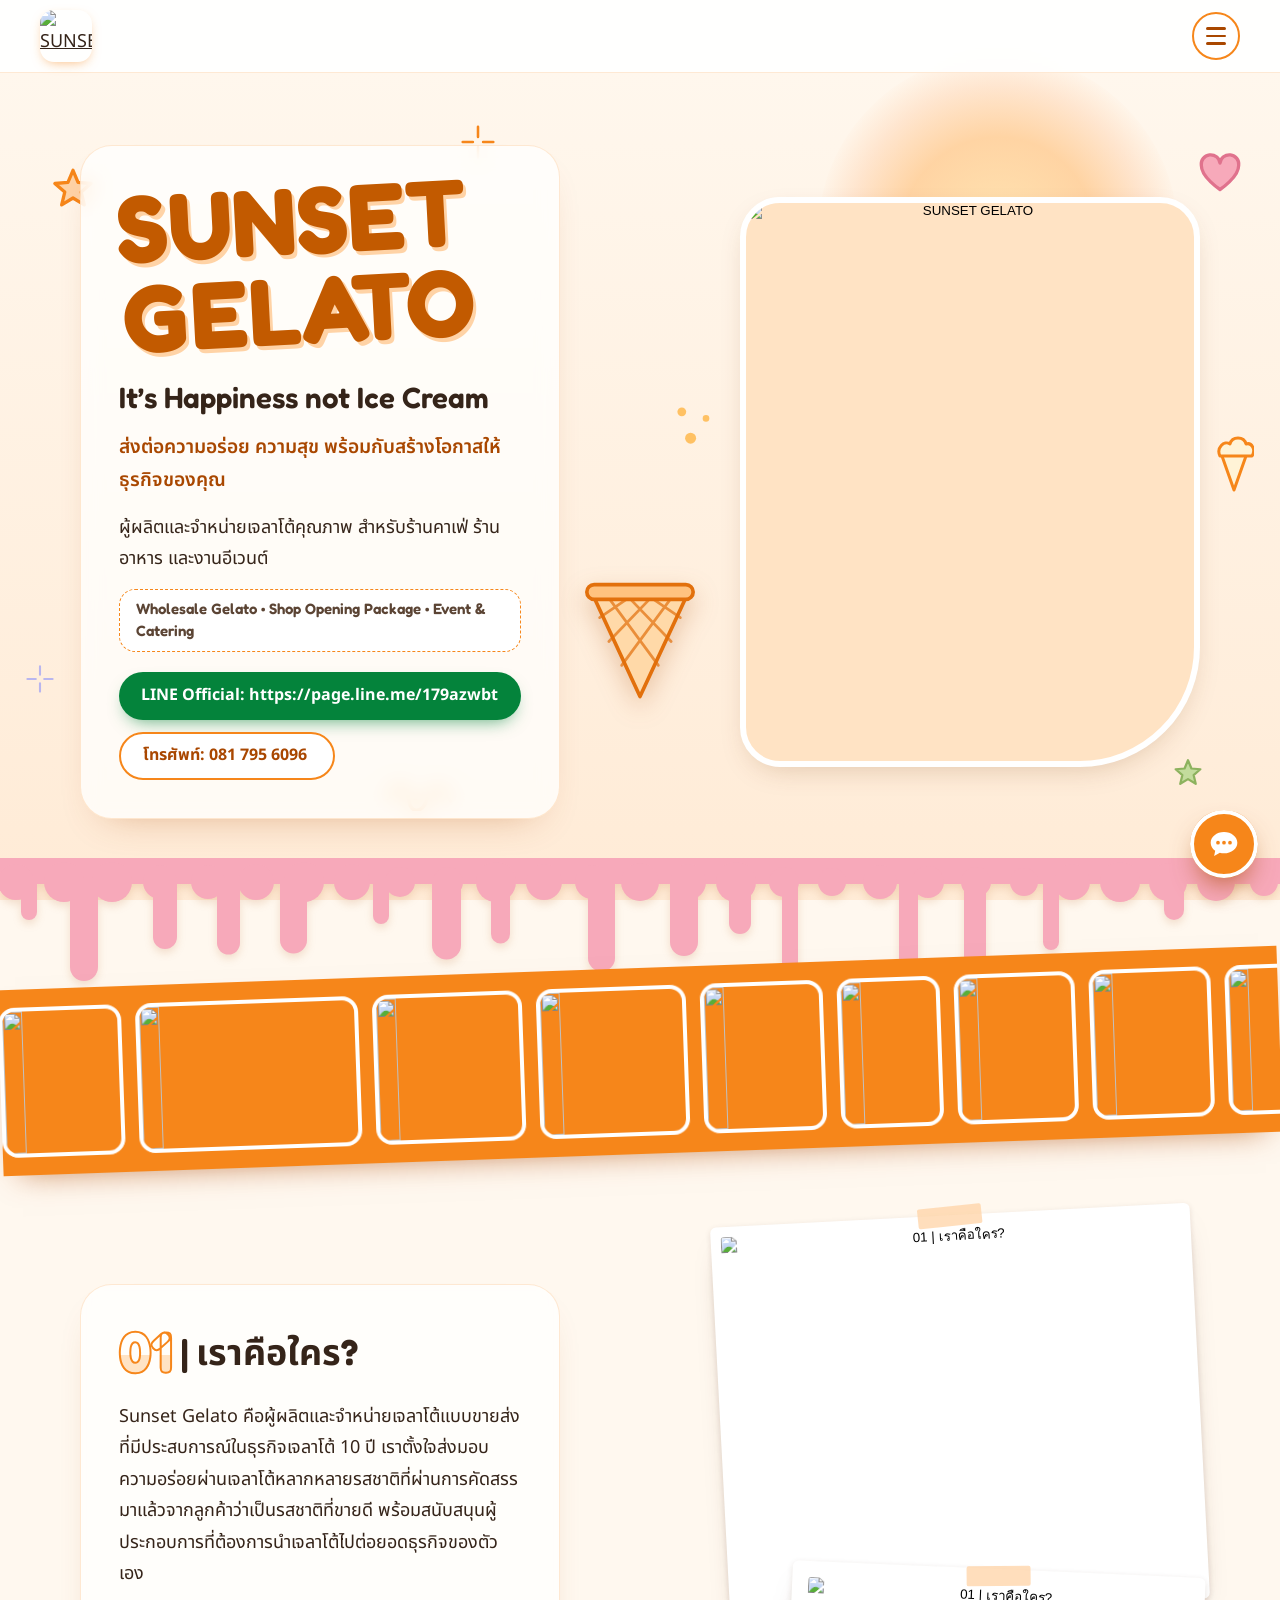
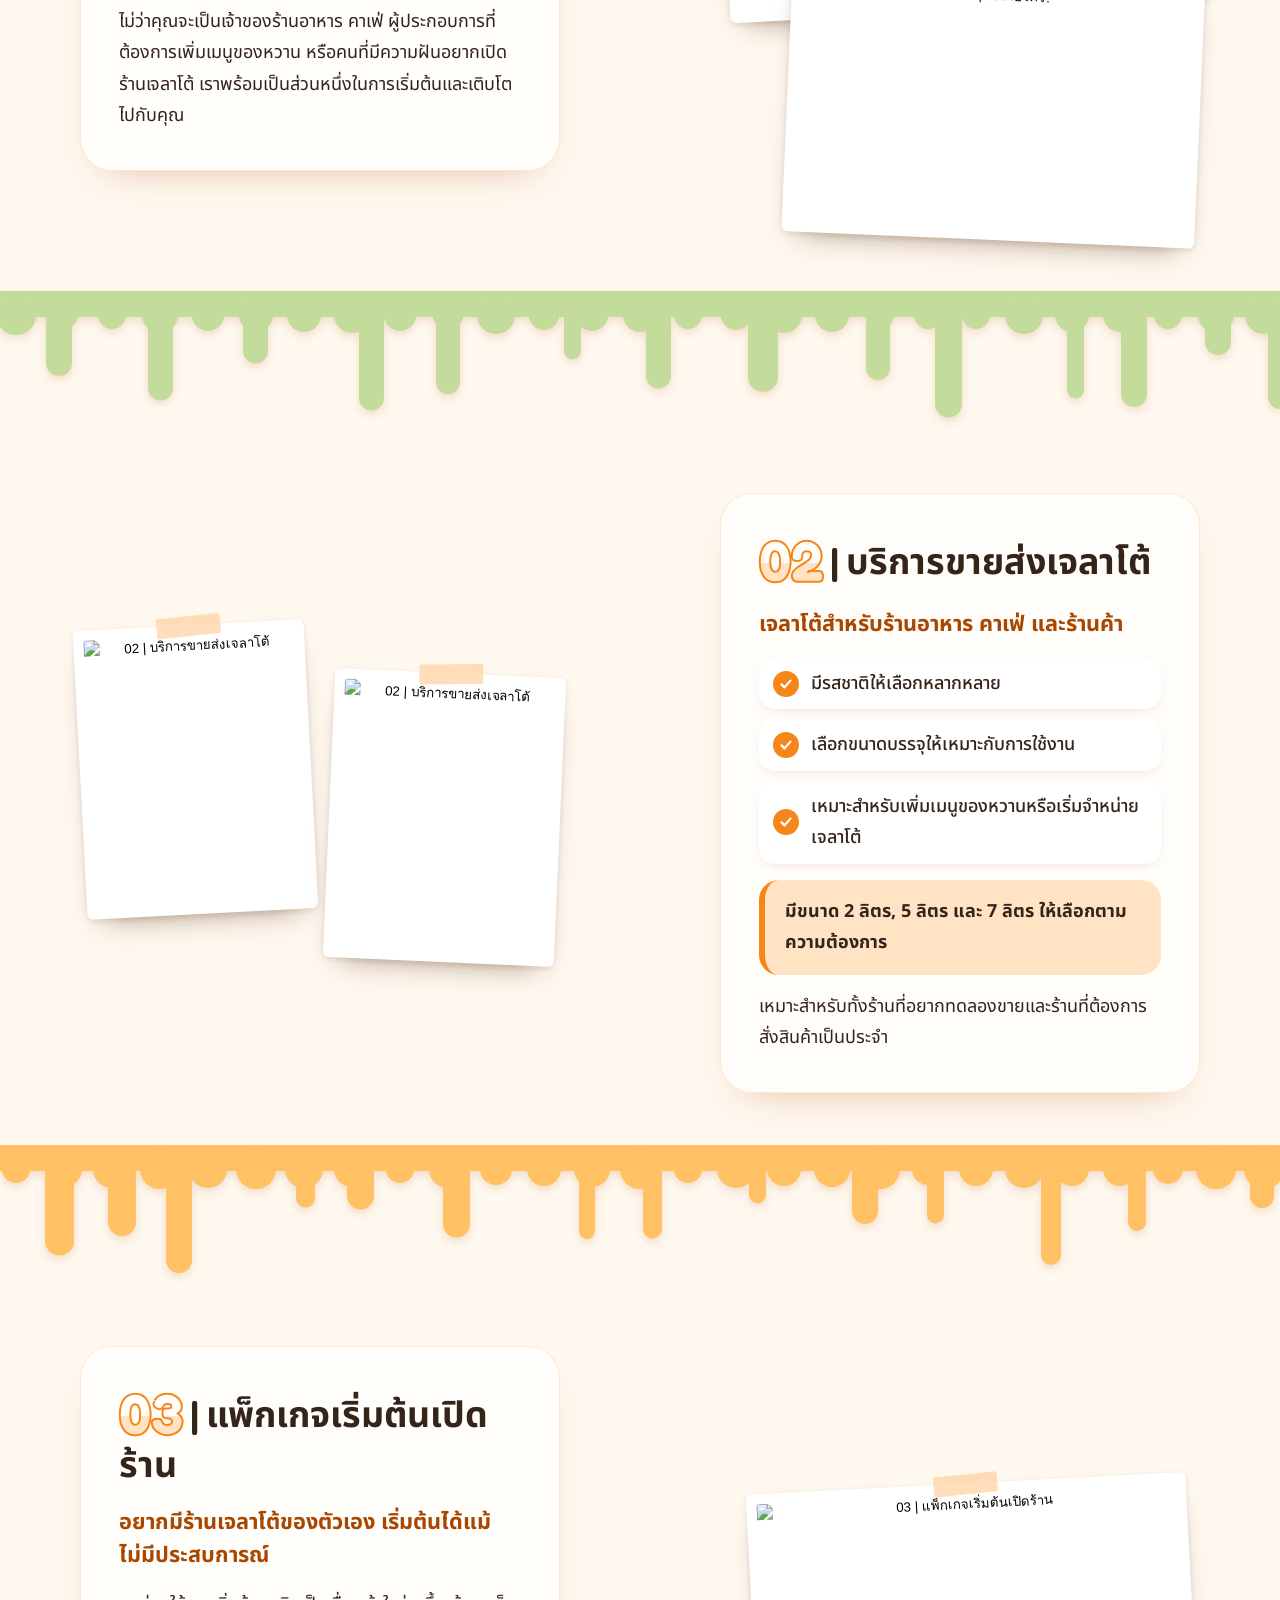
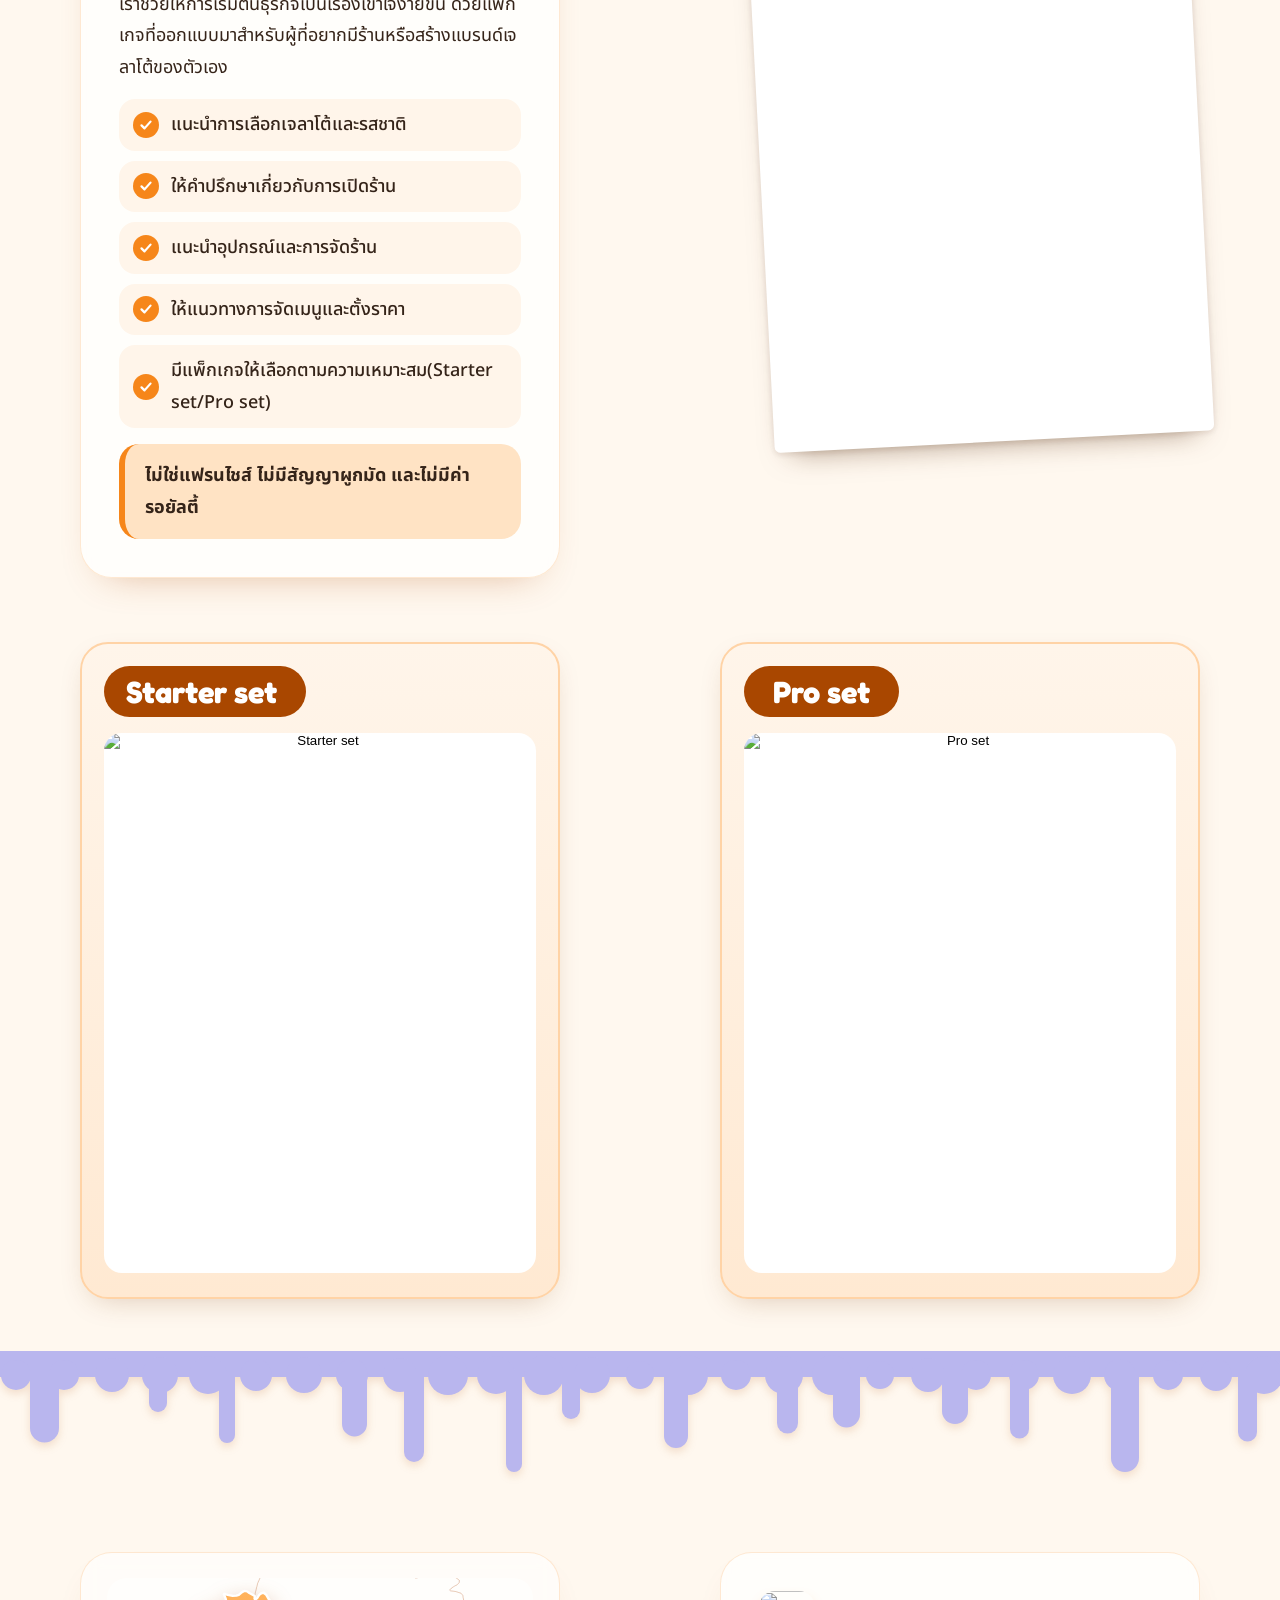
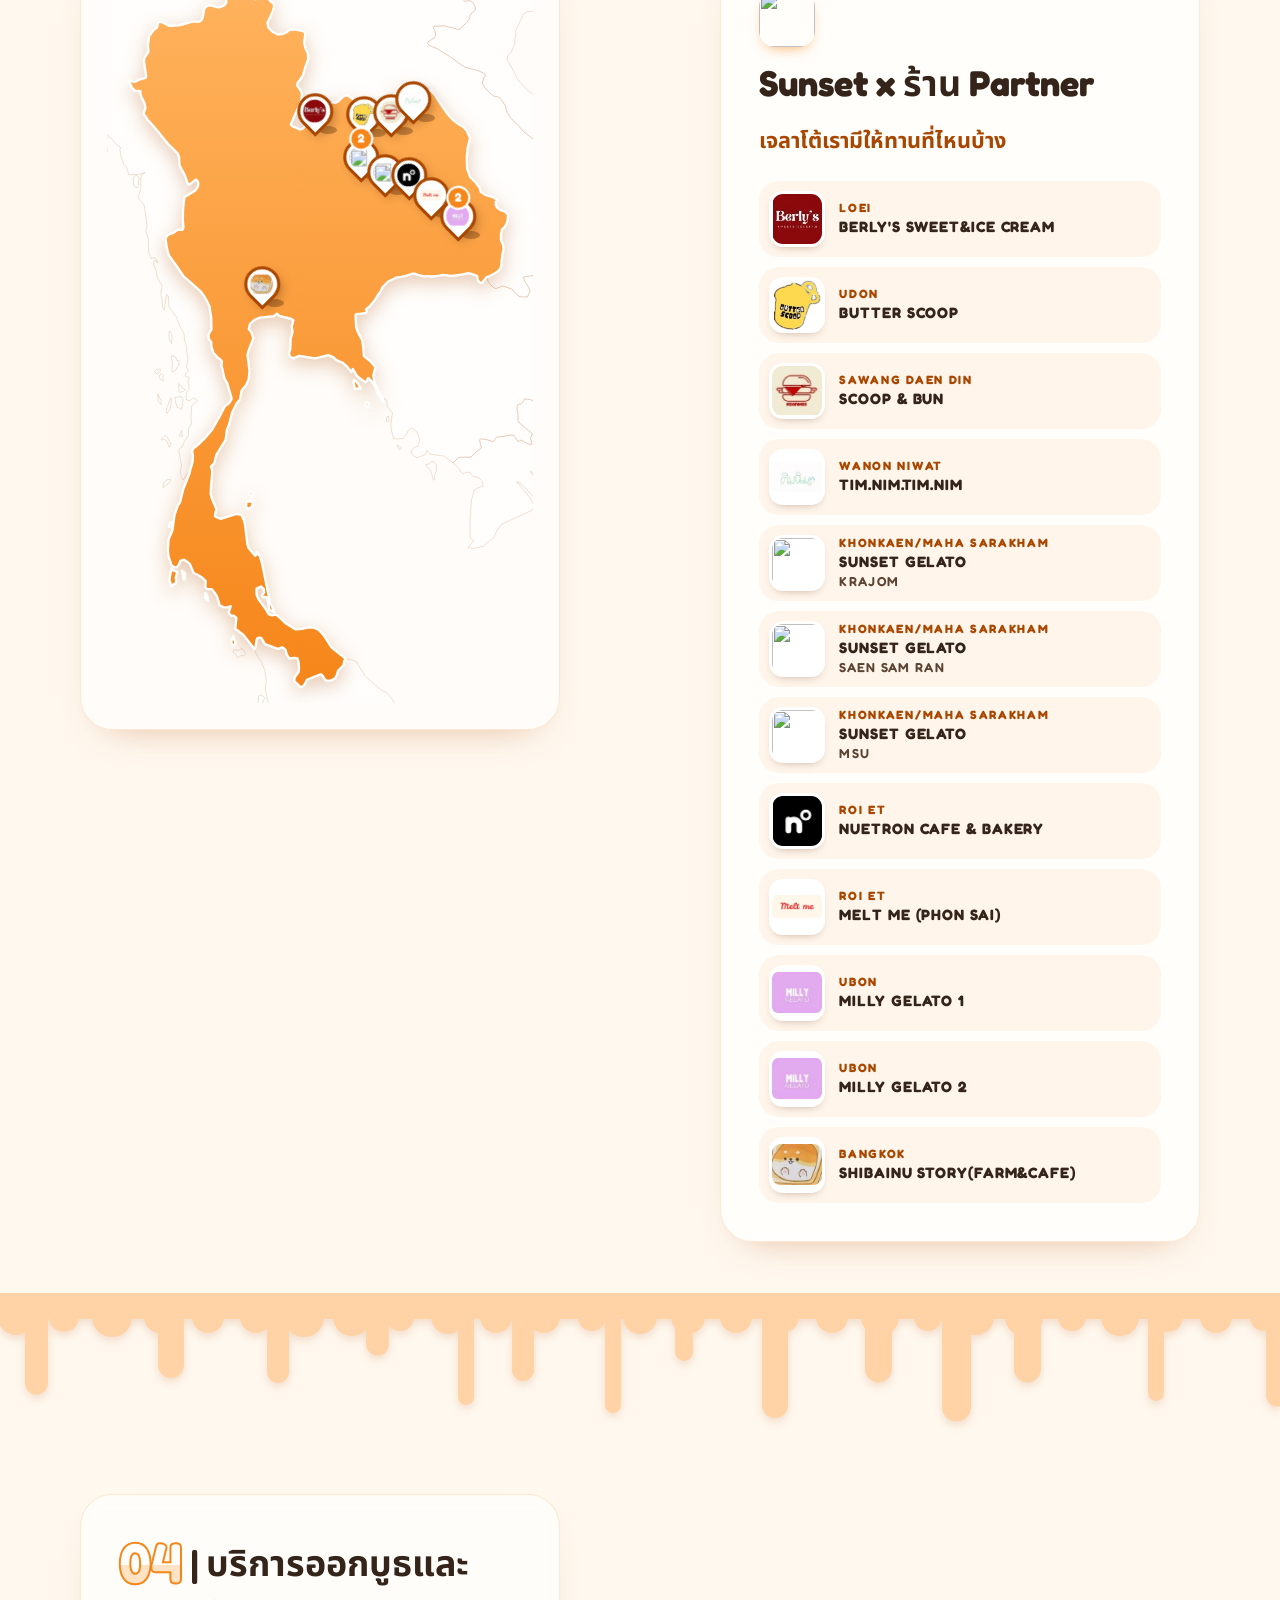
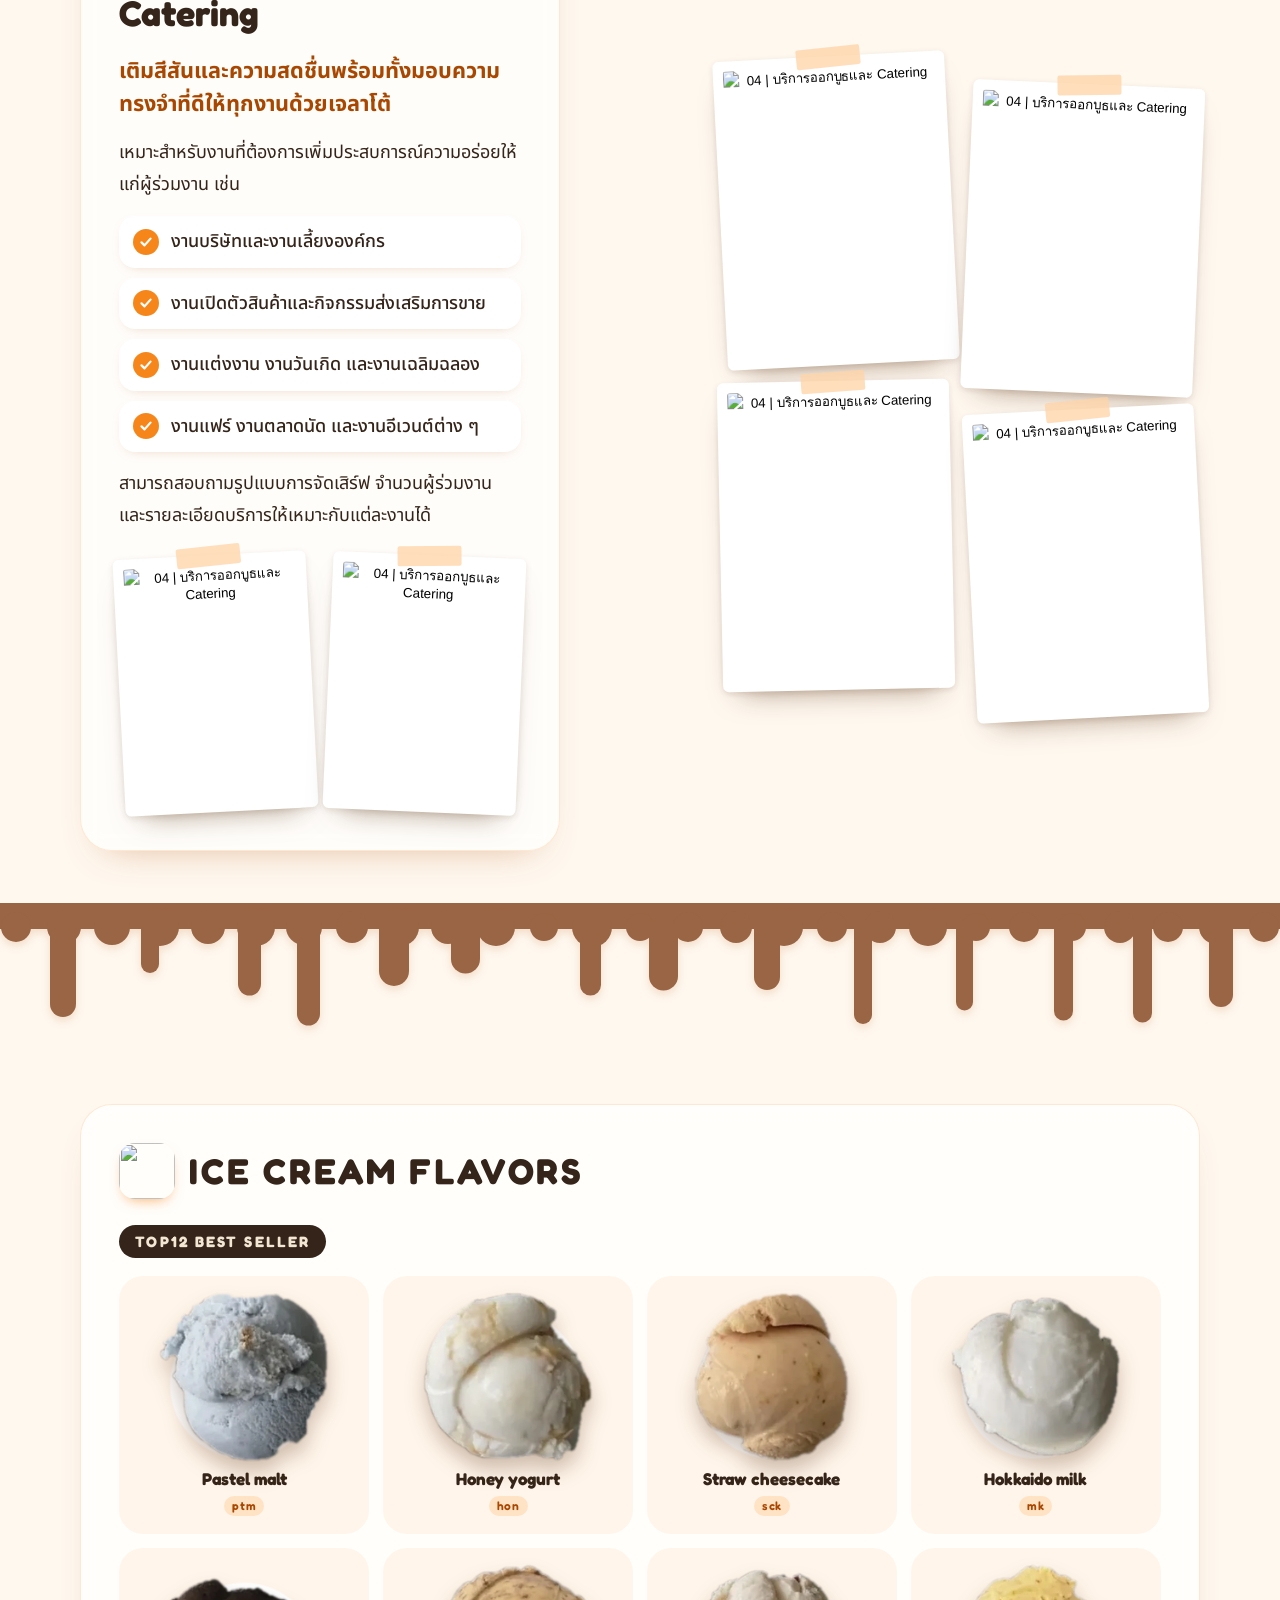
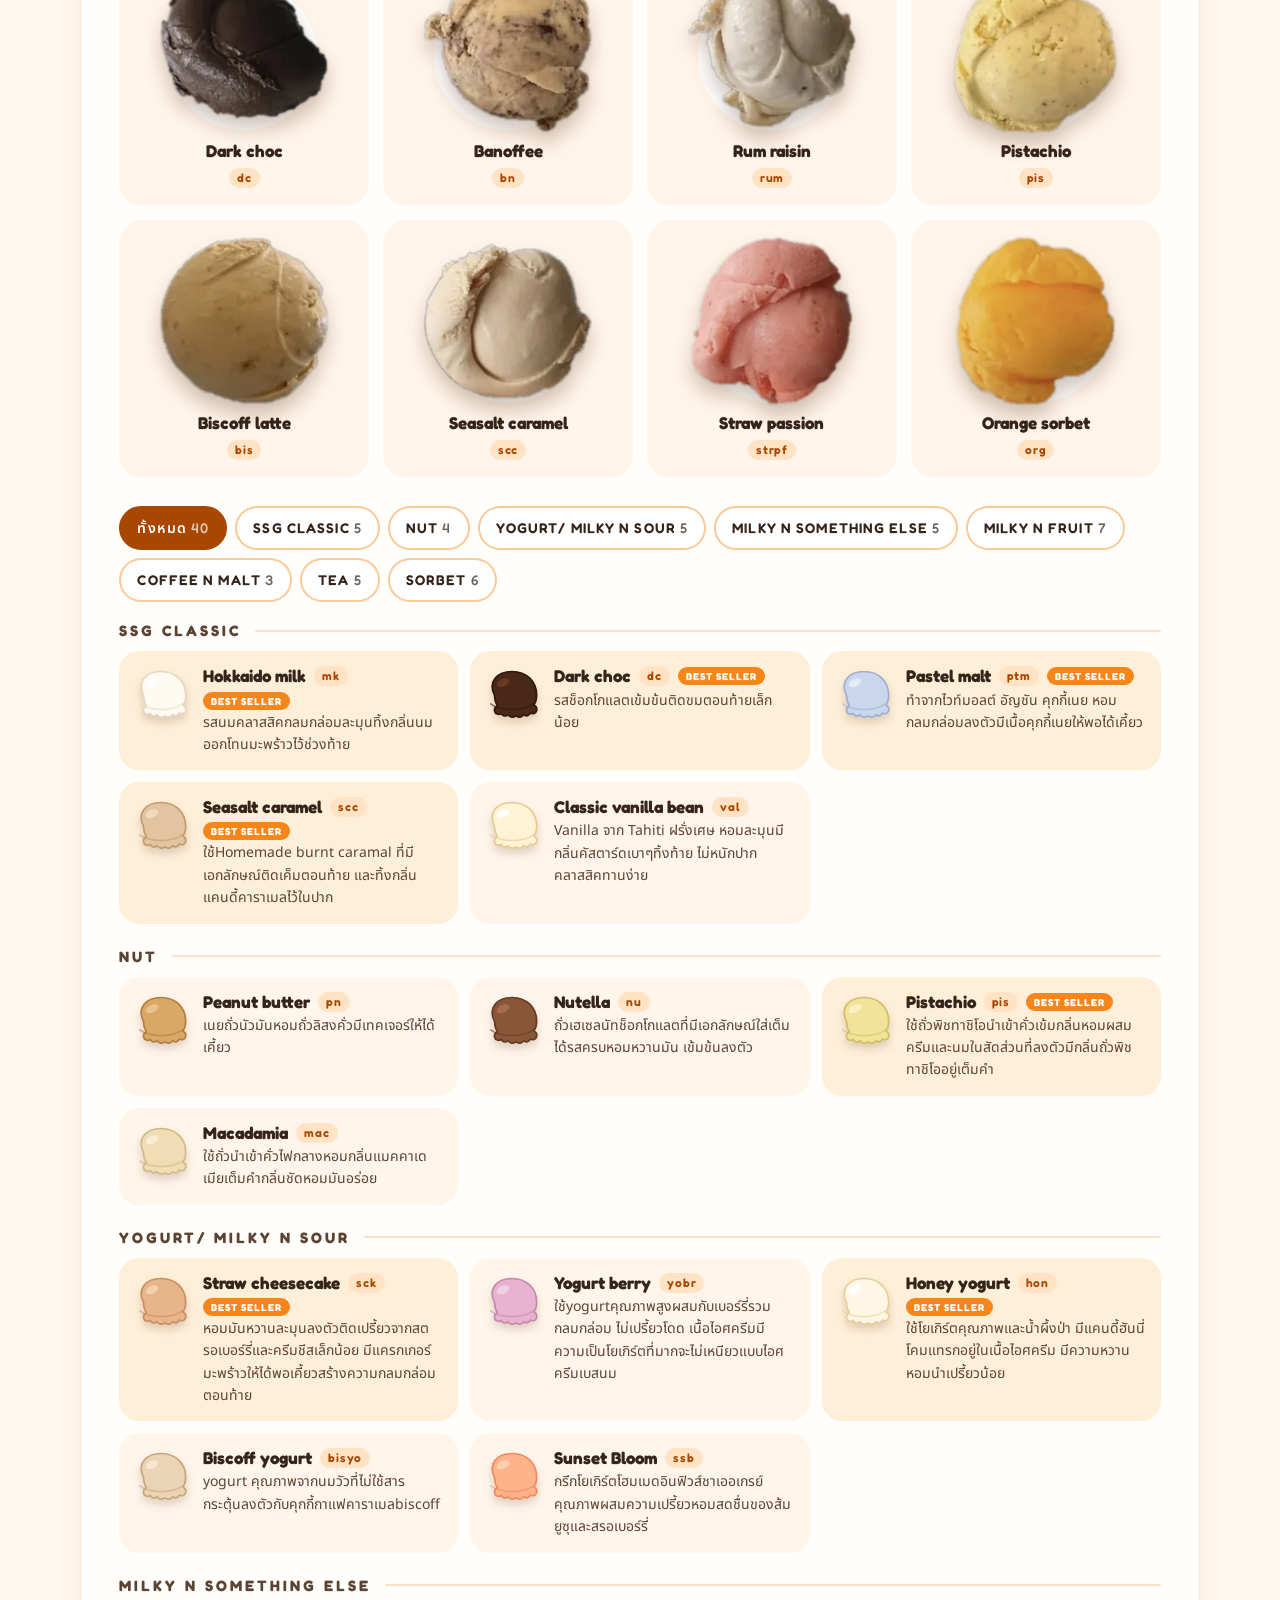
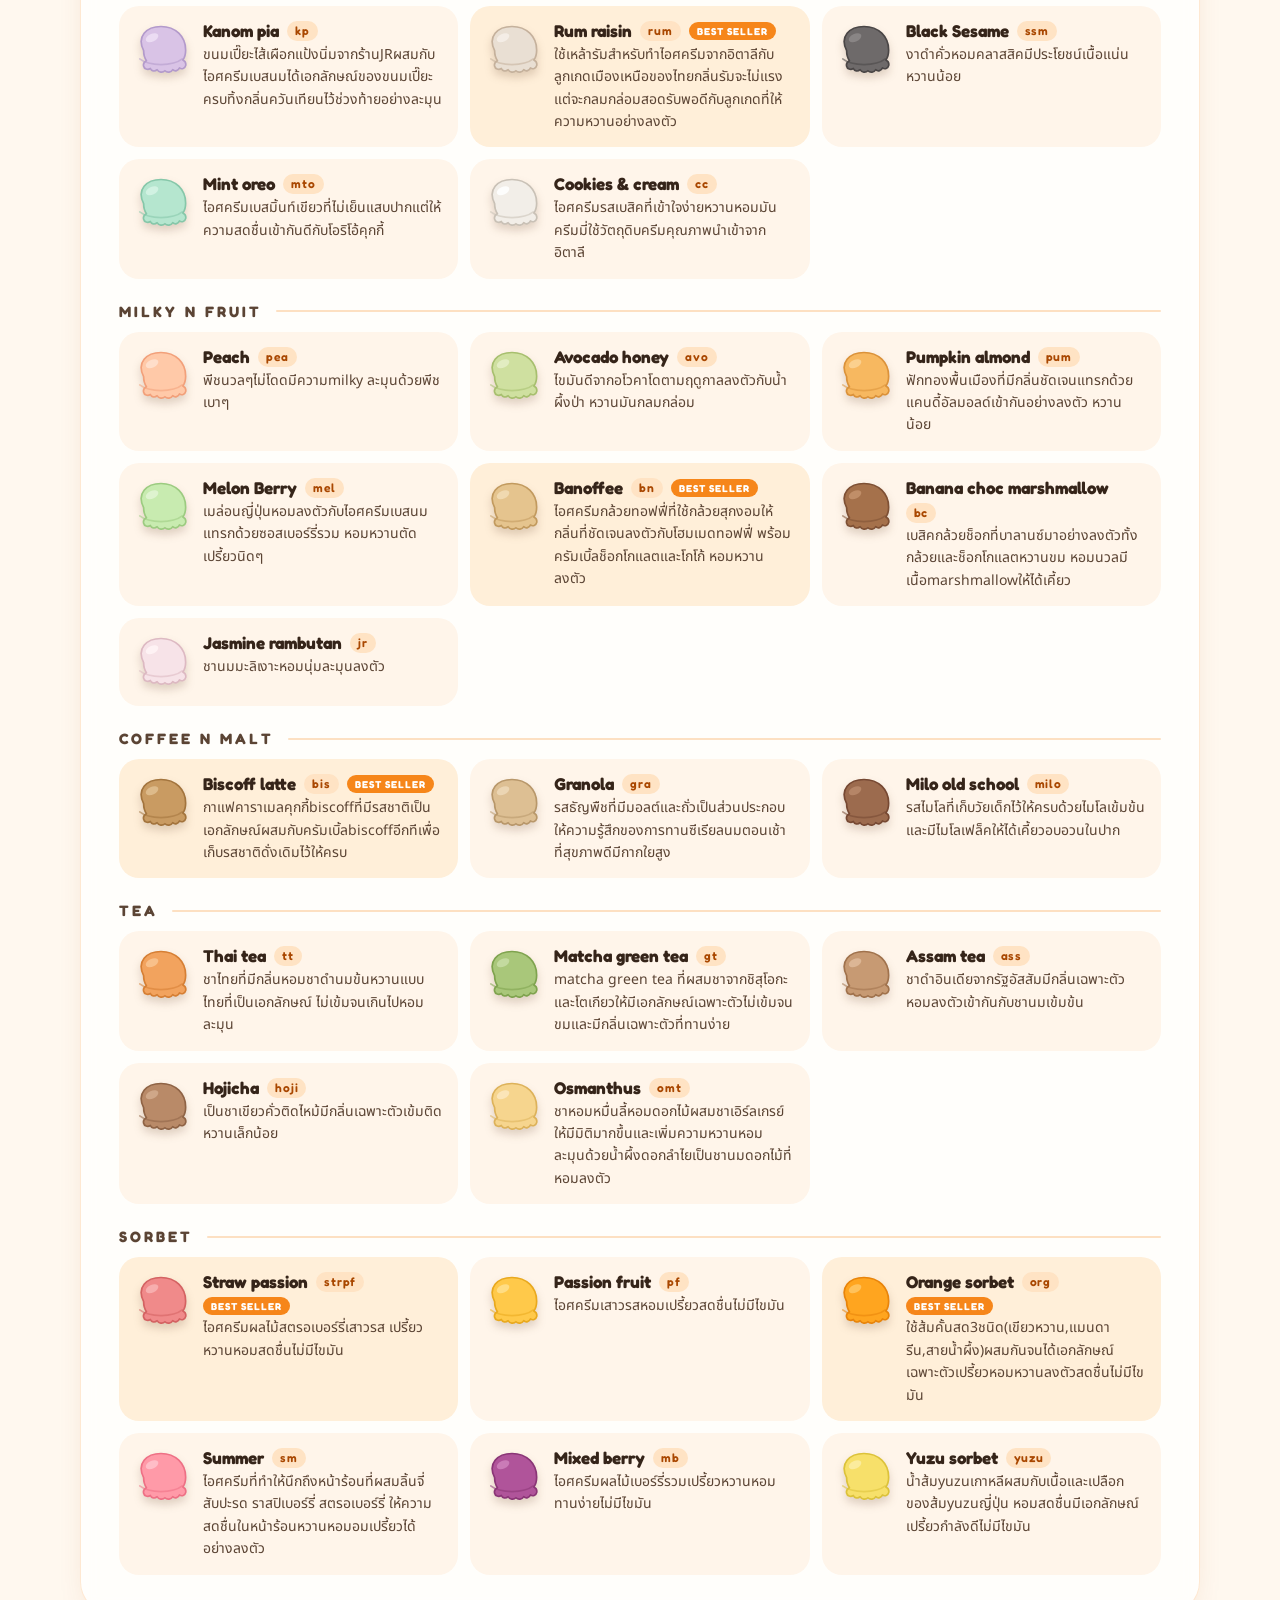
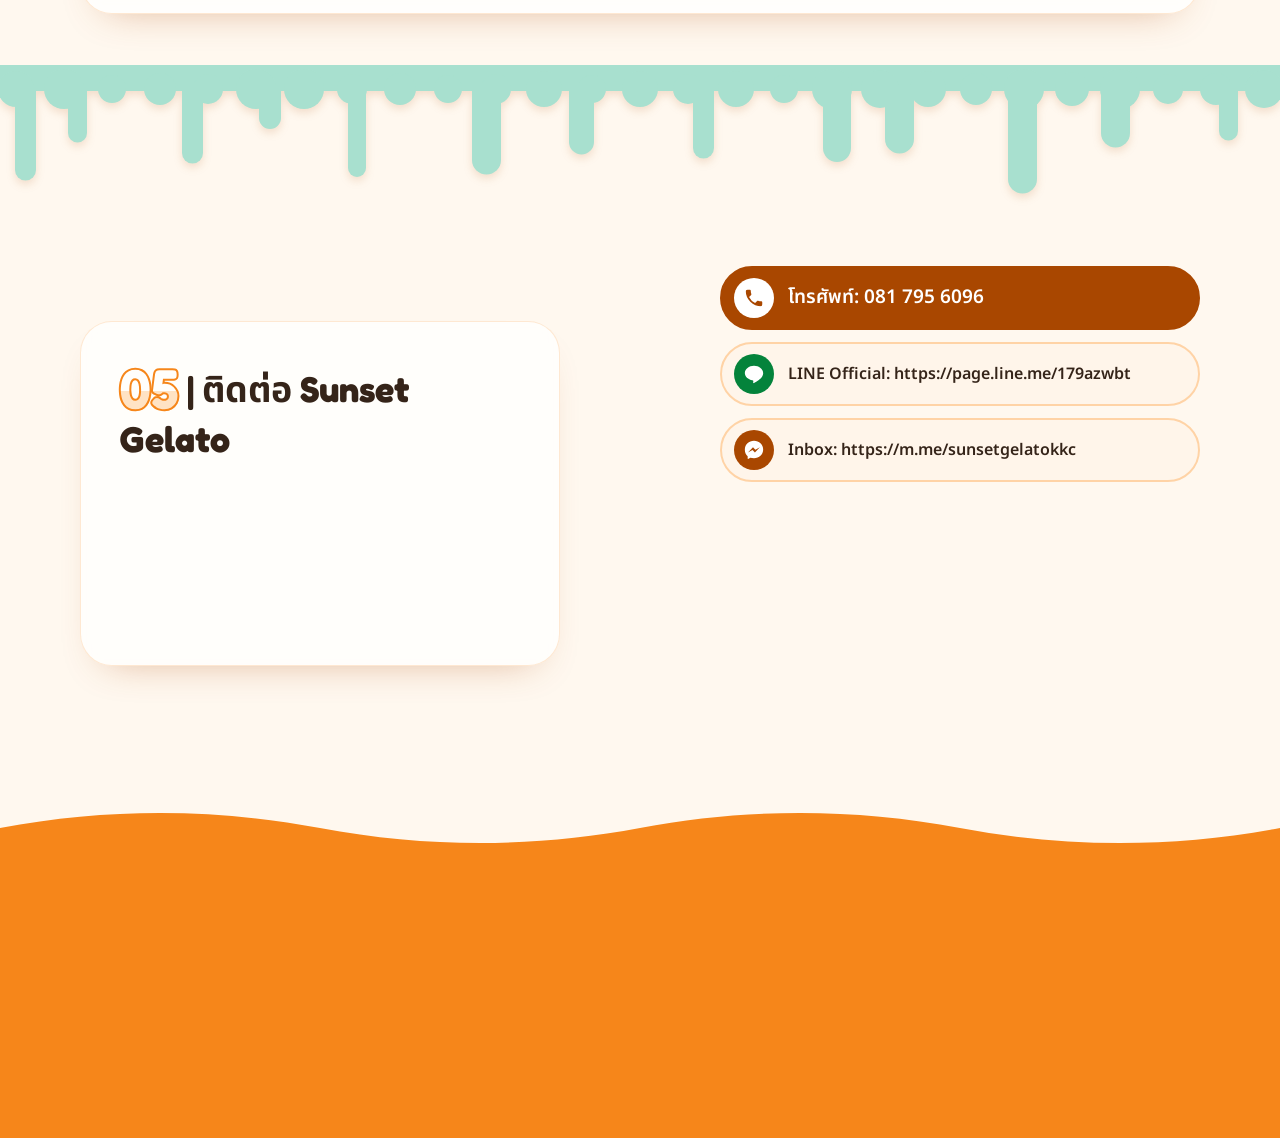
==== commit 8ebd5285: "Draw every flavor in the list as a cartoon scoop Best sellers in the category list now use the drawn" ====
--- a/site/index.html
+++ b/site/index.html
@@ -241,7 +241,7 @@
   <div class="wrap">
     <div class="flavors-box">
       <h2 class="sec-head flavors-title" data-reveal style="--d:0"><img class="partners-logo" src="assets/logo.webp" alt="" width="447" height="447"><span data-x="flavors_title">ICE CREAM FLAVORS</span></h2>
-      <svg width="0" height="0" style="position:absolute" aria-hidden="true" focusable="false"><symbol id="scoop" viewBox="0 0 100 92"><path d="M50 4C76 4 94 22 94 46c0 8-2 14-5 18 4 2 6 6 5 10-1 5-7 7-11 4-2 5-8 7-12 3-3 5-10 6-14 2-4 4-11 3-14-2-4 4-10 3-12-2-5 3-11 1-12-4-1-4 1-8 5-10-3-4-5-10-5-18C6 22 24 4 50 4z" fill="var(--b)" stroke="var(--s)" stroke-width="3" stroke-linejoin="round"/><path d="M12 62c10 8 24 10 38 10s28-2 38-10" fill="none" stroke="var(--s)" stroke-width="3" stroke-linecap="round" opacity=".55"/><ellipse cx="34" cy="24" rx="12" ry="7" fill="var(--l)" opacity=".85" transform="rotate(-25 34 24)"/></symbol></svg><h3 class="flv-sub" data-x="flavors_best" data-reveal>TOP12 BEST SELLER</h3><ul class="flv-best"><li class="fb-card" data-reveal="pop" style="--d:0"><a class="fb-link" href="#flv-ptm"><span class="fb-photo"><picture><source type="image/webp" srcset="assets/flavors/ptm.webp"><img class="fb-img" src="assets/flavors/ptm.png" alt="" width="400" height="400" loading="lazy" decoding="async"></picture></span><span class="fb-name">Pastel malt</span><span class="flv-code">ptm</span></a></li><li class="fb-card" data-reveal="pop" style="--d:1"><a class="fb-link" href="#flv-hon"><span class="fb-photo"><picture><source type="image/webp" srcset="assets/flavors/hon.webp"><img class="fb-img" src="assets/flavors/hon.png" alt="" width="400" height="400" loading="lazy" decoding="async"></picture></span><span class="fb-name">Honey yogurt</span><span class="flv-code">hon</span></a></li><li class="fb-card" data-reveal="pop" style="--d:2"><a class="fb-link" href="#flv-sck"><span class="fb-photo"><picture><source type="image/webp" srcset="assets/flavors/sck.webp"><img class="fb-img" src="assets/flavors/sck.png" alt="" width="400" height="400" loading="lazy" decoding="async"></picture></span><span class="fb-name">Straw cheesecake</span><span class="flv-code">sck</span></a></li><li class="fb-card" data-reveal="pop" style="--d:3"><a class="fb-link" href="#flv-mk"><span class="fb-photo"><picture><source type="image/webp" srcset="assets/flavors/mk.webp"><img class="fb-img" src="assets/flavors/mk.png" alt="" width="400" height="400" loading="lazy" decoding="async"></picture></span><span class="fb-name">Hokkaido milk</span><span class="flv-code">mk</span></a></li><li class="fb-card" data-reveal="pop" style="--d:0"><a class="fb-link" href="#flv-dc"><span class="fb-photo"><picture><source type="image/webp" srcset="assets/flavors/dc.webp"><img class="fb-img" src="assets/flavors/dc.png" alt="" width="400" height="400" loading="lazy" decoding="async"></picture></span><span class="fb-name">Dark choc</span><span class="flv-code">dc</span></a></li><li class="fb-card" data-reveal="pop" style="--d:1"><a class="fb-link" href="#flv-bn"><span class="fb-photo"><picture><source type="image/webp" srcset="assets/flavors/bn.webp"><img class="fb-img" src="assets/flavors/bn.png" alt="" width="400" height="400" loading="lazy" decoding="async"></picture></span><span class="fb-name">Banoffee</span><span class="flv-code">bn</span></a></li><li class="fb-card" data-reveal="pop" style="--d:2"><a class="fb-link" href="#flv-rum"><span class="fb-photo"><picture><source type="image/webp" srcset="assets/flavors/rum.webp"><img class="fb-img" src="assets/flavors/rum.png" alt="" width="400" height="400" loading="lazy" decoding="async"></picture></span><span class="fb-name">Rum raisin</span><span class="flv-code">rum</span></a></li><li class="fb-card" data-reveal="pop" style="--d:3"><a class="fb-link" href="#flv-pis"><span class="fb-photo"><picture><source type="image/webp" srcset="assets/flavors/pis.webp"><img class="fb-img" src="assets/flavors/pis.png" alt="" width="400" height="400" loading="lazy" decoding="async"></picture></span><span class="fb-name">Pistachio</span><span class="flv-code">pis</span></a></li><li class="fb-card" data-reveal="pop" style="--d:0"><a class="fb-link" href="#flv-bis"><span class="fb-photo"><picture><source type="image/webp" srcset="assets/flavors/bis.webp"><img class="fb-img" src="assets/flavors/bis.png" alt="" width="400" height="400" loading="lazy" decoding="async"></picture></span><span class="fb-name">Biscoff latte</span><span class="flv-code">bis</span></a></li><li class="fb-card" data-reveal="pop" style="--d:1"><a class="fb-link" href="#flv-scc"><span class="fb-photo"><picture><source type="image/webp" srcset="assets/flavors/scc.webp"><img class="fb-img" src="assets/flavors/scc.png" alt="" width="400" height="400" loading="lazy" decoding="async"></picture></span><span class="fb-name">Seasalt caramel</span><span class="flv-code">scc</span></a></li><li class="fb-card" data-reveal="pop" style="--d:2"><a class="fb-link" href="#flv-strpf"><span class="fb-photo"><picture><source type="image/webp" srcset="assets/flavors/strpf.webp"><img class="fb-img" src="assets/flavors/strpf.png" alt="" width="400" height="400" loading="lazy" decoding="async"></picture></span><span class="fb-name">Straw passion</span><span class="flv-code">strpf</span></a></li><li class="fb-card" data-reveal="pop" style="--d:3"><a class="fb-link" href="#flv-org"><span class="fb-photo"><picture><source type="image/webp" srcset="assets/flavors/org.webp"><img class="fb-img" src="assets/flavors/org.png" alt="" width="400" height="400" loading="lazy" decoding="async"></picture></span><span class="fb-name">Orange sorbet</span><span class="flv-code">org</span></a></li></ul><div class="flv-chips" role="group" aria-label="หมวดรสชาติ"><button class="flv-chip" type="button" data-cat="all" aria-pressed="true"><span data-x="flavors_all">ทั้งหมด</span> <span class="chip-n">40</span></button><button class="flv-chip" type="button" data-cat="classic" aria-pressed="false">SSG CLASSIC <span class="chip-n">5</span></button><button class="flv-chip" type="button" data-cat="nut" aria-pressed="false">NUT <span class="chip-n">4</span></button><button class="flv-chip" type="button" data-cat="sour" aria-pressed="false">YOGURT/ MILKY N SOUR <span class="chip-n">5</span></button><button class="flv-chip" type="button" data-cat="else" aria-pressed="false">MILKY N SOMETHING ELSE <span class="chip-n">5</span></button><button class="flv-chip" type="button" data-cat="fruit" aria-pressed="false">MILKY N FRUIT <span class="chip-n">7</span></button><button class="flv-chip" type="button" data-cat="coffee" aria-pressed="false">COFFEE N MALT <span class="chip-n">3</span></button><button class="flv-chip" type="button" data-cat="tea" aria-pressed="false">TEA <span class="chip-n">5</span></button><button class="flv-chip" type="button" data-cat="sorbet" aria-pressed="false">SORBET <span class="chip-n">6</span></button></div><div class="flv-groups"><div class="flv-group" data-cat="classic"><h3 class="flv-cat">SSG CLASSIC</h3><ul class="flv-list"><li class="fl-card is-best" id="flv-mk"><span class="fl-art"><picture><source type="image/webp" srcset="assets/flavors/mk.webp"><img class="fl-img" src="assets/flavors/mk.png" alt="" width="400" height="400" loading="lazy" decoding="async"></picture></span><span class="fl-text"><span class="fl-head"><span class="fl-name">Hokkaido milk</span><span class="flv-code">mk</span><span class="fl-best">BEST SELLER</span></span><span class="fl-desc">รสนมคลาสสิคกลมกล่อมละมุนทิ้งกลิ่นนมออกโทนมะพร้าวไว้ช่วงท้าย</span></span></li><li class="fl-card is-best" id="flv-dc"><span class="fl-art"><picture><source type="image/webp" srcset="assets/flavors/dc.webp"><img class="fl-img" src="assets/flavors/dc.png" alt="" width="400" height="400" loading="lazy" decoding="async"></picture></span><span class="fl-text"><span class="fl-head"><span class="fl-name">Dark choc</span><span class="flv-code">dc</span><span class="fl-best">BEST SELLER</span></span><span class="fl-desc">รสช็อกโกแลตเข้มข้นติดขมตอนท้ายเล็กน้อย</span></span></li><li class="fl-card is-best" id="flv-ptm"><span class="fl-art"><picture><source type="image/webp" srcset="assets/flavors/ptm.webp"><img class="fl-img" src="assets/flavors/ptm.png" alt="" width="400" height="400" loading="lazy" decoding="async"></picture></span><span class="fl-text"><span class="fl-head"><span class="fl-name">Pastel malt</span><span class="flv-code">ptm</span><span class="fl-best">BEST SELLER</span></span><span class="fl-desc">ทำจากไวท์มอลต์ อัญชัน คุกกี้เนย หอมกลมกล่อมลงตัวมีเนื้อคุกกี้เนยให้พอได้เคี้ยว</span></span></li><li class="fl-card is-best" id="flv-scc"><span class="fl-art"><picture><source type="image/webp" srcset="assets/flavors/scc.webp"><img class="fl-img" src="assets/flavors/scc.png" alt="" width="400" height="400" loading="lazy" decoding="async"></picture></span><span class="fl-text"><span class="fl-head"><span class="fl-name">Seasalt caramel</span><span class="flv-code">scc</span><span class="fl-best">BEST SELLER</span></span><span class="fl-desc">ใช้Homemade burnt caramal ที่มีเอกลักษณ์ติดเค็มตอนท้าย และทิ้งกลิ่นแคนดี้คาราเมลไว้ในปาก</span></span></li><li class="fl-card" id="flv-val"><span class="fl-art"><svg class="fl-svg" style="--b:#FFF3D6;--s:#E8C98E;--l:#FFFFFF" aria-hidden="true" focusable="false"><use href="#scoop"/></svg></span><span class="fl-text"><span class="fl-head"><span class="fl-name">Classic vanilla bean</span><span class="flv-code">val</span></span><span class="fl-desc">Vanilla จาก Tahiti ฝรั่งเศษ หอมละมุนมีกลิ่นคัสตาร์ดเบาๆทิ้งท้าย ไม่หนักปากคลาสสิคทานง่าย</span></span></li></ul></div><div class="flv-group" data-cat="nut"><h3 class="flv-cat">NUT</h3><ul class="flv-list"><li class="fl-card" id="flv-pn"><span class="fl-art"><svg class="fl-svg" style="--b:#D9A766;--s:#B07F3F;--l:#ECC791" aria-hidden="true" focusable="false"><use href="#scoop"/></svg></span><span class="fl-text"><span class="fl-head"><span class="fl-name">Peanut butter</span><span class="flv-code">pn</span></span><span class="fl-desc">เนยถั่วนัวมันหอมถั่วลิสงคั่วมีเทคเจอร์ให้ได้เคี้ยว</span></span></li><li class="fl-card" id="flv-nu"><span class="fl-art"><svg class="fl-svg" style="--b:#8A5638;--s:#643A22;--l:#A9714F" aria-hidden="true" focusable="false"><use href="#scoop"/></svg></span><span class="fl-text"><span class="fl-head"><span class="fl-name">Nutella</span><span class="flv-code">nu</span></span><span class="fl-desc">ถั่วเฮเซลนัทช็อกโกแลตที่มีเอกลักษณ์ใส่เต็มได้รสครบหอมหวานมัน เข้มข้นลงตัว</span></span></li><li class="fl-card is-best" id="flv-pis"><span class="fl-art"><picture><source type="image/webp" srcset="assets/flavors/pis.webp"><img class="fl-img" src="assets/flavors/pis.png" alt="" width="400" height="400" loading="lazy" decoding="async"></picture></span><span class="fl-text"><span class="fl-head"><span class="fl-name">Pistachio</span><span class="flv-code">pis</span><span class="fl-best">BEST SELLER</span></span><span class="fl-desc">ใช้ถั่วพิชทาชิโอนำเข้าคั่วเข้มกลิ่นหอมผสมครีมและนมในสัดส่วนที่ลงตัวมีกลิ่นถั่วพิชทาชิโออยู่เต็มคำ</span></span></li><li class="fl-card" id="flv-mac"><span class="fl-art"><svg class="fl-svg" style="--b:#F1DDB5;--s:#D4B988;--l:#FBEFD6" aria-hidden="true" focusable="false"><use href="#scoop"/></svg></span><span class="fl-text"><span class="fl-head"><span class="fl-name">Macadamia</span><span class="flv-code">mac</span></span><span class="fl-desc">ใช้ถั่วนำเข้าคั่วไฟกลางหอมกลิ่นแมคคาเดเมียเต็มคำกลิ่นชัดหอมมันอร่อย</span></span></li></ul></div><div class="flv-group" data-cat="sour"><h3 class="flv-cat">YOGURT/ MILKY N SOUR</h3><ul class="flv-list"><li class="fl-card is-best" id="flv-sck"><span class="fl-art"><picture><source type="image/webp" srcset="assets/flavors/sck.webp"><img class="fl-img" src="assets/flavors/sck.png" alt="" width="400" height="400" loading="lazy" decoding="async"></picture></span><span class="fl-text"><span class="fl-head"><span class="fl-name">Straw cheesecake</span><span class="flv-code">sck</span><span class="fl-best">BEST SELLER</span></span><span class="fl-desc">หอมมันหวานละมุนลงตัวติดเปรี้ยวจากสตรอเบอร์รี่และครีมชีสเล็กน้อย มีแครกเกอร์มะพร้าวให้ได้พอเคี้ยวสร้างความกลมกล่อมตอนท้าย</span></span></li><li class="fl-card" id="flv-yobr"><span class="fl-art"><svg class="fl-svg" style="--b:#E7B3D0;--s:#C786AC;--l:#F5D6E7" aria-hidden="true" focusable="false"><use href="#scoop"/></svg></span><span class="fl-text"><span class="fl-head"><span class="fl-name">Yogurt berry</span><span class="flv-code">yobr</span></span><span class="fl-desc">ใช้yogurtคุณภาพสูงผสมกับเบอร์รี่รวมกลมกล่อม ไม่เปรี้ยวโดด เนื้อไอศครีมมีความเป็นโยเกิร์ตที่มากจะไม่เหนียวแบบไอศครีมเบสนม</span></span></li><li class="fl-card is-best" id="flv-hon"><span class="fl-art"><picture><source type="image/webp" srcset="assets/flavors/hon.webp"><img class="fl-img" src="assets/flavors/hon.png" alt="" width="400" height="400" loading="lazy" decoding="async"></picture></span><span class="fl-text"><span class="fl-head"><span class="fl-name">Honey yogurt</span><span class="flv-code">hon</span><span class="fl-best">BEST SELLER</span></span><span class="fl-desc">ใช้โยเกิร์ตคุณภาพและน้ำผึ้งป่า มีแคนดี้ฮันนี่โคมแทรกอยู่ในเนื้อไอศครีม มีความหวานหอมนำเปรี้ยวน้อย</span></span></li><li class="fl-card" id="flv-bisyo"><span class="fl-art"><svg class="fl-svg" style="--b:#EBD3B5;--s:#C9A57B;--l:#F7E8D5" aria-hidden="true" focusable="false"><use href="#scoop"/></svg></span><span class="fl-text"><span class="fl-head"><span class="fl-name">Biscoff yogurt</span><span class="flv-code">bisyo</span></span><span class="fl-desc">yogurt คุณภาพจากนมวัวที่ไม่ใช้สารกระตุ้นลงตัวกับคุกกี้กาแฟคาราเมลbiscoff</span></span></li><li class="fl-card" id="flv-ssb"><span class="fl-art"><svg class="fl-svg" style="--b:#FFB38A;--s:#F08A5C;--l:#FFD3B8" aria-hidden="true" focusable="false"><use href="#scoop"/></svg></span><span class="fl-text"><span class="fl-head"><span class="fl-name">Sunset Bloom</span><span class="flv-code">ssb</span></span><span class="fl-desc">กรีกโยเกิร์ตโฮมเมดอินฟิวส์ชาเออเกรย์คุณภาพผสมความเปรี้ยวหอมสดชื่นของส้มยูซุและสรอเบอร์รี่</span></span></li></ul></div><div class="flv-group" data-cat="else"><h3 class="flv-cat">MILKY N SOMETHING ELSE</h3><ul class="flv-list"><li class="fl-card" id="flv-kp"><span class="fl-art"><svg class="fl-svg" style="--b:#D9C3E6;--s:#B39ACB;--l:#EDE1F4" aria-hidden="true" focusable="false"><use href="#scoop"/></svg></span><span class="fl-text"><span class="fl-head"><span class="fl-name">Kanom pia</span><span class="flv-code">kp</span></span><span class="fl-desc">ขนมเปี๊ยะไส้เผือกแป้งนิ่มจากร้านJRผสมกับไอศครีมเบสนมได้เอกลักษณ์ของขนมเปี๊ยะครบทิ้งกลิ่นควันเทียนไว้ช่วงท้ายอย่างละมุน</span></span></li><li class="fl-card is-best" id="flv-rum"><span class="fl-art"><picture><source type="image/webp" srcset="assets/flavors/rum.webp"><img class="fl-img" src="assets/flavors/rum.png" alt="" width="400" height="400" loading="lazy" decoding="async"></picture></span><span class="fl-text"><span class="fl-head"><span class="fl-name">Rum raisin</span><span class="flv-code">rum</span><span class="fl-best">BEST SELLER</span></span><span class="fl-desc">ใช้เหล้ารัมสำหรับทำไอศครีมจากอิตาลีกับลูกเกดเมืองเหนือของไทยกลิ่นรัมจะไม่แรงแต่จะกลมกล่อมสอดรับพอดีกับลูกเกดที่ให้ความหวานอย่างลงตัว</span></span></li><li class="fl-card" id="flv-ssm"><span class="fl-art"><svg class="fl-svg" style="--b:#6E6A6A;--s:#4A4646;--l:#8E8A8A" aria-hidden="true" focusable="false"><use href="#scoop"/></svg></span><span class="fl-text"><span class="fl-head"><span class="fl-name">Black Sesame</span><span class="flv-code">ssm</span></span><span class="fl-desc">งาดำคั่วหอมคลาสสิคมีประโยชน์เนื้อแน่นหวานน้อย</span></span></li><li class="fl-card" id="flv-mto"><span class="fl-art"><svg class="fl-svg" style="--b:#B5E6CF;--s:#86C7A9;--l:#D6F3E5" aria-hidden="true" focusable="false"><use href="#scoop"/></svg></span><span class="fl-text"><span class="fl-head"><span class="fl-name">Mint oreo</span><span class="flv-code">mto</span></span><span class="fl-desc">ไอศครีมเบสมิ้นท์เขียวที่ไม่เย็นแสบปากแต่ให้ความสดชื่นเข้ากันดีกับโอริโอ้คุกกี้</span></span></li><li class="fl-card" id="flv-cc"><span class="fl-art"><svg class="fl-svg" style="--b:#F2EEE8;--s:#C9C1B6;--l:#FFFFFF" aria-hidden="true" focusable="false"><use href="#scoop"/></svg></span><span class="fl-text"><span class="fl-head"><span class="fl-name">Cookies &amp; cream</span><span class="flv-code">cc</span></span><span class="fl-desc">ไอศครีมรสเบสิคที่เข้าใจง่ายหวานหอมมันครีมมี่ใช้วัตถุดิบครีมคุณภาพนำเข้าจากอิตาลี</span></span></li></ul></div><div class="flv-group" data-cat="fruit"><h3 class="flv-cat">MILKY N FRUIT</h3><ul class="flv-list"><li class="fl-card" id="flv-pea"><span class="fl-art"><svg class="fl-svg" style="--b:#FFC9A8;--s:#F2A07A;--l:#FFE2D0" aria-hidden="true" focusable="false"><use href="#scoop"/></svg></span><span class="fl-text"><span class="fl-head"><span class="fl-name">Peach</span><span class="flv-code">pea</span></span><span class="fl-desc">พีชนวลๆไม่โดดมีความmilky ละมุนด้วยพีชเบาๆ</span></span></li><li class="fl-card" id="flv-avo"><span class="fl-art"><svg class="fl-svg" style="--b:#CFE0A0;--s:#A7BF6E;--l:#E5EFC8" aria-hidden="true" focusable="false"><use href="#scoop"/></svg></span><span class="fl-text"><span class="fl-head"><span class="fl-name">Avocado honey</span><span class="flv-code">avo</span></span><span class="fl-desc">ไขมันดีจากอโวคาโดตามฤดูกาลลงตัวกับน้ำผึ้งป่า หวานมันกลมกล่อม</span></span></li><li class="fl-card" id="flv-pum"><span class="fl-art"><svg class="fl-svg" style="--b:#F7B860;--s:#DB923A;--l:#FCD497" aria-hidden="true" focusable="false"><use href="#scoop"/></svg></span><span class="fl-text"><span class="fl-head"><span class="fl-name">Pumpkin almond</span><span class="flv-code">pum</span></span><span class="fl-desc">ฟักทองพื้นเมืองที่มีกลิ่นชัดเจนแทรกด้วยแคนดี้อัลมอลด์เข้ากันอย่างลงตัว หวานน้อย</span></span></li><li class="fl-card" id="flv-mel"><span class="fl-art"><svg class="fl-svg" style="--b:#C8EBB0;--s:#9CCB80;--l:#E2F5D5" aria-hidden="true" focusable="false"><use href="#scoop"/></svg></span><span class="fl-text"><span class="fl-head"><span class="fl-name">Melon Berry</span><span class="flv-code">mel</span></span><span class="fl-desc">เมล่อนญี่ปุ่นหอมลงตัวกับไอศครีมเบสนม แทรกด้วยซอสเบอร์รี่รวม หอมหวานตัดเปรี้ยวนิดๆ</span></span></li><li class="fl-card is-best" id="flv-bn"><span class="fl-art"><picture><source type="image/webp" srcset="assets/flavors/bn.webp"><img class="fl-img" src="assets/flavors/bn.png" alt="" width="400" height="400" loading="lazy" decoding="async"></picture></span><span class="fl-text"><span class="fl-head"><span class="fl-name">Banoffee</span><span class="flv-code">bn</span><span class="fl-best">BEST SELLER</span></span><span class="fl-desc">ไอศครีมกล้วยทอฟฟี่ที่ใช้กล้วยสุกงอมให้กลิ่นที่ชัดเจนลงตัวกับโฮมเมดทอฟฟี่ พร้อมครัมเบิ้ลช็อกโกแลตและโกโก้ หอมหวานลงตัว</span></span></li><li class="fl-card" id="flv-bc"><span class="fl-art"><svg class="fl-svg" style="--b:#A5714B;--s:#7E5034;--l:#C4936D" aria-hidden="true" focusable="false"><use href="#scoop"/></svg></span><span class="fl-text"><span class="fl-head"><span class="fl-name">Banana choc marshmallow</span><span class="flv-code">bc</span></span><span class="fl-desc">เบสิคกล้วยช็อกที่บาลานซ์มาอย่างลงตัวทั้งกล้วยและช็อกโกแลตหวานขม หอมนวลมีเนื้อmarshmallowให้ได้เคี้ยว</span></span></li><li class="fl-card" id="flv-jr"><span class="fl-art"><svg class="fl-svg" style="--b:#F7E3E8;--s:#DDB9C2;--l:#FFF4F6" aria-hidden="true" focusable="false"><use href="#scoop"/></svg></span><span class="fl-text"><span class="fl-head"><span class="fl-name">Jasmine rambutan</span><span class="flv-code">jr</span></span><span class="fl-desc">ชานมมะลิเงาะหอมนุ่มละมุนลงตัว</span></span></li></ul></div><div class="flv-group" data-cat="coffee"><h3 class="flv-cat">COFFEE N MALT</h3><ul class="flv-list"><li class="fl-card is-best" id="flv-bis"><span class="fl-art"><picture><source type="image/webp" srcset="assets/flavors/bis.webp"><img class="fl-img" src="assets/flavors/bis.png" alt="" width="400" height="400" loading="lazy" decoding="async"></picture></span><span class="fl-text"><span class="fl-head"><span class="fl-name">Biscoff latte</span><span class="flv-code">bis</span><span class="fl-best">BEST SELLER</span></span><span class="fl-desc">กาแฟคาราเมลคุกกี้biscoffที่มีรสชาติเป็นเอกลักษณ์ผสมกับครัมเบิ้ลbiscoffอีกทีเพื่อเก็บรสชาติดั่งเดิมไว้ให้ครบ</span></span></li><li class="fl-card" id="flv-gra"><span class="fl-art"><svg class="fl-svg" style="--b:#DDBF93;--s:#B8976A;--l:#EDD8B8" aria-hidden="true" focusable="false"><use href="#scoop"/></svg></span><span class="fl-text"><span class="fl-head"><span class="fl-name">Granola</span><span class="flv-code">gra</span></span><span class="fl-desc">รสธัญพืชที่มีมอลต์และถั่วเป็นส่วนประกอบให้ความรู้สึกของการทานซีเรียลนมตอนเช้าที่สุขภาพดีมีกากใยสูง</span></span></li><li class="fl-card" id="flv-milo"><span class="fl-art"><svg class="fl-svg" style="--b:#9C6B4E;--s:#764832;--l:#BA8A6C" aria-hidden="true" focusable="false"><use href="#scoop"/></svg></span><span class="fl-text"><span class="fl-head"><span class="fl-name">Milo old school</span><span class="flv-code">milo</span></span><span class="fl-desc">รสไมโลที่เก็บวัยเด็กไว้ให้ครบด้วยไมโลเข้มข้นและมีไมโลเฟล็คให้ได้เคี้ยวอบอวนในปาก</span></span></li></ul></div><div class="flv-group" data-cat="tea"><h3 class="flv-cat">TEA</h3><ul class="flv-list"><li class="fl-card" id="flv-tt"><span class="fl-art"><svg class="fl-svg" style="--b:#F2A35E;--s:#D67F34;--l:#F9C592" aria-hidden="true" focusable="false"><use href="#scoop"/></svg></span><span class="fl-text"><span class="fl-head"><span class="fl-name">Thai tea</span><span class="flv-code">tt</span></span><span class="fl-desc">ชาไทยที่มีกลิ่นหอมชาดำนมข้นหวานแบบไทยที่เป็นเอกลักษณ์ ไม่เข้มจนเกินไปหอมละมุน</span></span></li><li class="fl-card" id="flv-gt"><span class="fl-art"><svg class="fl-svg" style="--b:#A9C77A;--s:#7FA34E;--l:#C8DDA6" aria-hidden="true" focusable="false"><use href="#scoop"/></svg></span><span class="fl-text"><span class="fl-head"><span class="fl-name">Matcha green tea</span><span class="flv-code">gt</span></span><span class="fl-desc">matcha green tea ที่ผสมชาจากชิสุโอกะและโตเกียวให้มีเอกลักษณ์เฉพาะตัวไม่เข้มจนขมและมีกลิ่นเฉพาะตัวที่ทานง่าย</span></span></li><li class="fl-card" id="flv-ass"><span class="fl-art"><svg class="fl-svg" style="--b:#C79A73;--s:#A0724C;--l:#DFBB9B" aria-hidden="true" focusable="false"><use href="#scoop"/></svg></span><span class="fl-text"><span class="fl-head"><span class="fl-name">Assam tea</span><span class="flv-code">ass</span></span><span class="fl-desc">ชาดำอินเดียจากรัฐอัสสัมมีกลิ่นเฉพาะตัวหอมลงตัวเข้ากันกับชานมเข้มข้น</span></span></li><li class="fl-card" id="flv-hoji"><span class="fl-art"><svg class="fl-svg" style="--b:#B98A68;--s:#8F6345;--l:#D2AB8E" aria-hidden="true" focusable="false"><use href="#scoop"/></svg></span><span class="fl-text"><span class="fl-head"><span class="fl-name">Hojicha</span><span class="flv-code">hoji</span></span><span class="fl-desc">เป็นชาเขียวคั่วติดไหม้มีกลิ่นเฉพาะตัวเข้มติดหวานเล็กน้อย</span></span></li><li class="fl-card" id="flv-omt"><span class="fl-art"><svg class="fl-svg" style="--b:#F6D58E;--s:#DDB25A;--l:#FBE8BF" aria-hidden="true" focusable="false"><use href="#scoop"/></svg></span><span class="fl-text"><span class="fl-head"><span class="fl-name">Osmanthus</span><span class="flv-code">omt</span></span><span class="fl-desc">ชาหอมหมื่นลี้หอมดอกไม้ผสมชาเอิร์ลเกรย์ให้มีมิติมากขึ้นและเพิ่มความหวานหอมละมุนด้วยน้ำผึ้งดอกลำไยเป็นชานมดอกไม้ที่หอมลงตัว</span></span></li></ul></div><div class="flv-group" data-cat="sorbet"><h3 class="flv-cat">SORBET</h3><ul class="flv-list"><li class="fl-card is-best" id="flv-strpf"><span class="fl-art"><picture><source type="image/webp" srcset="assets/flavors/strpf.webp"><img class="fl-img" src="assets/flavors/strpf.png" alt="" width="400" height="400" loading="lazy" decoding="async"></picture></span><span class="fl-text"><span class="fl-head"><span class="fl-name">Straw passion</span><span class="flv-code">strpf</span><span class="fl-best">BEST SELLER</span></span><span class="fl-desc">ไอศครีมผลไม้สตรอเบอร์รี่เสาวรส เปรี้ยวหวานหอมสดชื่นไม่มีไขมัน</span></span></li><li class="fl-card" id="flv-pf"><span class="fl-art"><svg class="fl-svg" style="--b:#FFC94A;--s:#E9A91E;--l:#FFE08E" aria-hidden="true" focusable="false"><use href="#scoop"/></svg></span><span class="fl-text"><span class="fl-head"><span class="fl-name">Passion fruit</span><span class="flv-code">pf</span></span><span class="fl-desc">ไอศครีมเสาวรสหอมเปรี้ยวสดชื่นไม่มีไขมัน</span></span></li><li class="fl-card is-best" id="flv-org"><span class="fl-art"><picture><source type="image/webp" srcset="assets/flavors/org.webp"><img class="fl-img" src="assets/flavors/org.png" alt="" width="400" height="400" loading="lazy" decoding="async"></picture></span><span class="fl-text"><span class="fl-head"><span class="fl-name">Orange sorbet</span><span class="flv-code">org</span><span class="fl-best">BEST SELLER</span></span><span class="fl-desc">ใช้ส้มคั้นสด3ชนิด(เขียวหวาน,แมนดารีน,สายน้ำผึ้ง)ผสมกันจนได้เอกลักษณ์เฉพาะตัวเปรี้ยวหอมหวานลงตัวสดชื่นไม่มีไขมัน</span></span></li><li class="fl-card" id="flv-sm"><span class="fl-art"><svg class="fl-svg" style="--b:#FF9AA8;--s:#EE7085;--l:#FFC3CC" aria-hidden="true" focusable="false"><use href="#scoop"/></svg></span><span class="fl-text"><span class="fl-head"><span class="fl-name">Summer</span><span class="flv-code">sm</span></span><span class="fl-desc">ไอศครีมที่ทำให้นึกถึงหน้าร้อนที่ผสมลิ้นจี่ สับปะรด ราสปิเบอร์รี่ สตรอเบอร์รี่ ให้ความสดชื่นในหน้าร้อนหวานหอมอมเปรี้ยวได้อย่างลงตัว</span></span></li><li class="fl-card" id="flv-mb"><span class="fl-art"><svg class="fl-svg" style="--b:#B0549A;--s:#8A3576;--l:#CF83BC" aria-hidden="true" focusable="false"><use href="#scoop"/></svg></span><span class="fl-text"><span class="fl-head"><span class="fl-name">Mixed berry</span><span class="flv-code">mb</span></span><span class="fl-desc">ไอศครีมผลไม้เบอร์รี่รวมเปรี้ยวหวานหอมทานง่ายไม่มีไขมัน</span></span></li><li class="fl-card" id="flv-yuzu"><span class="fl-art"><svg class="fl-svg" style="--b:#F7E06A;--s:#DCC23A;--l:#FBEDA6" aria-hidden="true" focusable="false"><use href="#scoop"/></svg></span><span class="fl-text"><span class="fl-head"><span class="fl-name">Yuzu sorbet</span><span class="flv-code">yuzu</span></span><span class="fl-desc">น้ำส้มyuzuเกาหลีผสมกับเนื้อและเปลือกของส้มyuzuญี่ปุ่น หอมสดชื่นมีเอกลักษณ์เปรี้ยวกำลังดีไม่มีไขมัน</span></span></li></ul></div></div>
+      <svg width="0" height="0" style="position:absolute" aria-hidden="true" focusable="false"><symbol id="scoop" viewBox="0 0 100 92"><path d="M50 4C76 4 94 22 94 46c0 8-2 14-5 18 4 2 6 6 5 10-1 5-7 7-11 4-2 5-8 7-12 3-3 5-10 6-14 2-4 4-11 3-14-2-4 4-10 3-12-2-5 3-11 1-12-4-1-4 1-8 5-10-3-4-5-10-5-18C6 22 24 4 50 4z" fill="var(--b)" stroke="var(--s)" stroke-width="3" stroke-linejoin="round"/><path d="M12 62c10 8 24 10 38 10s28-2 38-10" fill="none" stroke="var(--s)" stroke-width="3" stroke-linecap="round" opacity=".55"/><ellipse cx="34" cy="24" rx="12" ry="7" fill="var(--l)" opacity=".85" transform="rotate(-25 34 24)"/></symbol></svg><h3 class="flv-sub" data-x="flavors_best" data-reveal>TOP12 BEST SELLER</h3><ul class="flv-best"><li class="fb-card" data-reveal="pop" style="--d:0"><a class="fb-link" href="#flv-ptm"><span class="fb-photo"><picture><source type="image/webp" srcset="assets/flavors/ptm.webp"><img class="fb-img" src="assets/flavors/ptm.png" alt="" width="400" height="400" loading="lazy" decoding="async"></picture></span><span class="fb-name">Pastel malt</span><span class="flv-code">ptm</span></a></li><li class="fb-card" data-reveal="pop" style="--d:1"><a class="fb-link" href="#flv-hon"><span class="fb-photo"><picture><source type="image/webp" srcset="assets/flavors/hon.webp"><img class="fb-img" src="assets/flavors/hon.png" alt="" width="400" height="400" loading="lazy" decoding="async"></picture></span><span class="fb-name">Honey yogurt</span><span class="flv-code">hon</span></a></li><li class="fb-card" data-reveal="pop" style="--d:2"><a class="fb-link" href="#flv-sck"><span class="fb-photo"><picture><source type="image/webp" srcset="assets/flavors/sck.webp"><img class="fb-img" src="assets/flavors/sck.png" alt="" width="400" height="400" loading="lazy" decoding="async"></picture></span><span class="fb-name">Straw cheesecake</span><span class="flv-code">sck</span></a></li><li class="fb-card" data-reveal="pop" style="--d:3"><a class="fb-link" href="#flv-mk"><span class="fb-photo"><picture><source type="image/webp" srcset="assets/flavors/mk.webp"><img class="fb-img" src="assets/flavors/mk.png" alt="" width="400" height="400" loading="lazy" decoding="async"></picture></span><span class="fb-name">Hokkaido milk</span><span class="flv-code">mk</span></a></li><li class="fb-card" data-reveal="pop" style="--d:0"><a class="fb-link" href="#flv-dc"><span class="fb-photo"><picture><source type="image/webp" srcset="assets/flavors/dc.webp"><img class="fb-img" src="assets/flavors/dc.png" alt="" width="400" height="400" loading="lazy" decoding="async"></picture></span><span class="fb-name">Dark choc</span><span class="flv-code">dc</span></a></li><li class="fb-card" data-reveal="pop" style="--d:1"><a class="fb-link" href="#flv-bn"><span class="fb-photo"><picture><source type="image/webp" srcset="assets/flavors/bn.webp"><img class="fb-img" src="assets/flavors/bn.png" alt="" width="400" height="400" loading="lazy" decoding="async"></picture></span><span class="fb-name">Banoffee</span><span class="flv-code">bn</span></a></li><li class="fb-card" data-reveal="pop" style="--d:2"><a class="fb-link" href="#flv-rum"><span class="fb-photo"><picture><source type="image/webp" srcset="assets/flavors/rum.webp"><img class="fb-img" src="assets/flavors/rum.png" alt="" width="400" height="400" loading="lazy" decoding="async"></picture></span><span class="fb-name">Rum raisin</span><span class="flv-code">rum</span></a></li><li class="fb-card" data-reveal="pop" style="--d:3"><a class="fb-link" href="#flv-pis"><span class="fb-photo"><picture><source type="image/webp" srcset="assets/flavors/pis.webp"><img class="fb-img" src="assets/flavors/pis.png" alt="" width="400" height="400" loading="lazy" decoding="async"></picture></span><span class="fb-name">Pistachio</span><span class="flv-code">pis</span></a></li><li class="fb-card" data-reveal="pop" style="--d:0"><a class="fb-link" href="#flv-bis"><span class="fb-photo"><picture><source type="image/webp" srcset="assets/flavors/bis.webp"><img class="fb-img" src="assets/flavors/bis.png" alt="" width="400" height="400" loading="lazy" decoding="async"></picture></span><span class="fb-name">Biscoff latte</span><span class="flv-code">bis</span></a></li><li class="fb-card" data-reveal="pop" style="--d:1"><a class="fb-link" href="#flv-scc"><span class="fb-photo"><picture><source type="image/webp" srcset="assets/flavors/scc.webp"><img class="fb-img" src="assets/flavors/scc.png" alt="" width="400" height="400" loading="lazy" decoding="async"></picture></span><span class="fb-name">Seasalt caramel</span><span class="flv-code">scc</span></a></li><li class="fb-card" data-reveal="pop" style="--d:2"><a class="fb-link" href="#flv-strpf"><span class="fb-photo"><picture><source type="image/webp" srcset="assets/flavors/strpf.webp"><img class="fb-img" src="assets/flavors/strpf.png" alt="" width="400" height="400" loading="lazy" decoding="async"></picture></span><span class="fb-name">Straw passion</span><span class="flv-code">strpf</span></a></li><li class="fb-card" data-reveal="pop" style="--d:3"><a class="fb-link" href="#flv-org"><span class="fb-photo"><picture><source type="image/webp" srcset="assets/flavors/org.webp"><img class="fb-img" src="assets/flavors/org.png" alt="" width="400" height="400" loading="lazy" decoding="async"></picture></span><span class="fb-name">Orange sorbet</span><span class="flv-code">org</span></a></li></ul><div class="flv-chips" role="group" aria-label="หมวดรสชาติ"><button class="flv-chip" type="button" data-cat="all" aria-pressed="true"><span data-x="flavors_all">ทั้งหมด</span> <span class="chip-n">40</span></button><button class="flv-chip" type="button" data-cat="classic" aria-pressed="false">SSG CLASSIC <span class="chip-n">5</span></button><button class="flv-chip" type="button" data-cat="nut" aria-pressed="false">NUT <span class="chip-n">4</span></button><button class="flv-chip" type="button" data-cat="sour" aria-pressed="false">YOGURT/ MILKY N SOUR <span class="chip-n">5</span></button><button class="flv-chip" type="button" data-cat="else" aria-pressed="false">MILKY N SOMETHING ELSE <span class="chip-n">5</span></button><button class="flv-chip" type="button" data-cat="fruit" aria-pressed="false">MILKY N FRUIT <span class="chip-n">7</span></button><button class="flv-chip" type="button" data-cat="coffee" aria-pressed="false">COFFEE N MALT <span class="chip-n">3</span></button><button class="flv-chip" type="button" data-cat="tea" aria-pressed="false">TEA <span class="chip-n">5</span></button><button class="flv-chip" type="button" data-cat="sorbet" aria-pressed="false">SORBET <span class="chip-n">6</span></button></div><div class="flv-groups"><div class="flv-group" data-cat="classic"><h3 class="flv-cat">SSG CLASSIC</h3><ul class="flv-list"><li class="fl-card is-best" id="flv-mk"><span class="fl-art"><svg class="fl-svg" style="--b:#FFFBF2;--s:#E6D8BE;--l:#FFFFFF" aria-hidden="true" focusable="false"><use href="#scoop"/></svg></span><span class="fl-text"><span class="fl-head"><span class="fl-name">Hokkaido milk</span><span class="flv-code">mk</span><span class="fl-best">BEST SELLER</span></span><span class="fl-desc">รสนมคลาสสิคกลมกล่อมละมุนทิ้งกลิ่นนมออกโทนมะพร้าวไว้ช่วงท้าย</span></span></li><li class="fl-card is-best" id="flv-dc"><span class="fl-art"><svg class="fl-svg" style="--b:#4A2817;--s:#2E170C;--l:#6B3E26" aria-hidden="true" focusable="false"><use href="#scoop"/></svg></span><span class="fl-text"><span class="fl-head"><span class="fl-name">Dark choc</span><span class="flv-code">dc</span><span class="fl-best">BEST SELLER</span></span><span class="fl-desc">รสช็อกโกแลตเข้มข้นติดขมตอนท้ายเล็กน้อย</span></span></li><li class="fl-card is-best" id="flv-ptm"><span class="fl-art"><svg class="fl-svg" style="--b:#C9D6EC;--s:#9DB0D3;--l:#E6EDF8" aria-hidden="true" focusable="false"><use href="#scoop"/></svg></span><span class="fl-text"><span class="fl-head"><span class="fl-name">Pastel malt</span><span class="flv-code">ptm</span><span class="fl-best">BEST SELLER</span></span><span class="fl-desc">ทำจากไวท์มอลต์ อัญชัน คุกกี้เนย หอมกลมกล่อมลงตัวมีเนื้อคุกกี้เนยให้พอได้เคี้ยว</span></span></li><li class="fl-card is-best" id="flv-scc"><span class="fl-art"><svg class="fl-svg" style="--b:#E3C4A0;--s:#C29A6C;--l:#F3DDC3" aria-hidden="true" focusable="false"><use href="#scoop"/></svg></span><span class="fl-text"><span class="fl-head"><span class="fl-name">Seasalt caramel</span><span class="flv-code">scc</span><span class="fl-best">BEST SELLER</span></span><span class="fl-desc">ใช้Homemade burnt caramal ที่มีเอกลักษณ์ติดเค็มตอนท้าย และทิ้งกลิ่นแคนดี้คาราเมลไว้ในปาก</span></span></li><li class="fl-card" id="flv-val"><span class="fl-art"><svg class="fl-svg" style="--b:#FFF3D6;--s:#E8C98E;--l:#FFFFFF" aria-hidden="true" focusable="false"><use href="#scoop"/></svg></span><span class="fl-text"><span class="fl-head"><span class="fl-name">Classic vanilla bean</span><span class="flv-code">val</span></span><span class="fl-desc">Vanilla จาก Tahiti ฝรั่งเศษ หอมละมุนมีกลิ่นคัสตาร์ดเบาๆทิ้งท้าย ไม่หนักปากคลาสสิคทานง่าย</span></span></li></ul></div><div class="flv-group" data-cat="nut"><h3 class="flv-cat">NUT</h3><ul class="flv-list"><li class="fl-card" id="flv-pn"><span class="fl-art"><svg class="fl-svg" style="--b:#D9A766;--s:#B07F3F;--l:#ECC791" aria-hidden="true" focusable="false"><use href="#scoop"/></svg></span><span class="fl-text"><span class="fl-head"><span class="fl-name">Peanut butter</span><span class="flv-code">pn</span></span><span class="fl-desc">เนยถั่วนัวมันหอมถั่วลิสงคั่วมีเทคเจอร์ให้ได้เคี้ยว</span></span></li><li class="fl-card" id="flv-nu"><span class="fl-art"><svg class="fl-svg" style="--b:#8A5638;--s:#643A22;--l:#A9714F" aria-hidden="true" focusable="false"><use href="#scoop"/></svg></span><span class="fl-text"><span class="fl-head"><span class="fl-name">Nutella</span><span class="flv-code">nu</span></span><span class="fl-desc">ถั่วเฮเซลนัทช็อกโกแลตที่มีเอกลักษณ์ใส่เต็มได้รสครบหอมหวานมัน เข้มข้นลงตัว</span></span></li><li class="fl-card is-best" id="flv-pis"><span class="fl-art"><svg class="fl-svg" style="--b:#F2E39A;--s:#D2BF62;--l:#FAF1C6" aria-hidden="true" focusable="false"><use href="#scoop"/></svg></span><span class="fl-text"><span class="fl-head"><span class="fl-name">Pistachio</span><span class="flv-code">pis</span><span class="fl-best">BEST SELLER</span></span><span class="fl-desc">ใช้ถั่วพิชทาชิโอนำเข้าคั่วเข้มกลิ่นหอมผสมครีมและนมในสัดส่วนที่ลงตัวมีกลิ่นถั่วพิชทาชิโออยู่เต็มคำ</span></span></li><li class="fl-card" id="flv-mac"><span class="fl-art"><svg class="fl-svg" style="--b:#F1DDB5;--s:#D4B988;--l:#FBEFD6" aria-hidden="true" focusable="false"><use href="#scoop"/></svg></span><span class="fl-text"><span class="fl-head"><span class="fl-name">Macadamia</span><span class="flv-code">mac</span></span><span class="fl-desc">ใช้ถั่วนำเข้าคั่วไฟกลางหอมกลิ่นแมคคาเดเมียเต็มคำกลิ่นชัดหอมมันอร่อย</span></span></li></ul></div><div class="flv-group" data-cat="sour"><h3 class="flv-cat">YOGURT/ MILKY N SOUR</h3><ul class="flv-list"><li class="fl-card is-best" id="flv-sck"><span class="fl-art"><svg class="fl-svg" style="--b:#E8B58A;--s:#C98F5E;--l:#F5D3B4" aria-hidden="true" focusable="false"><use href="#scoop"/></svg></span><span class="fl-text"><span class="fl-head"><span class="fl-name">Straw cheesecake</span><span class="flv-code">sck</span><span class="fl-best">BEST SELLER</span></span><span class="fl-desc">หอมมันหวานละมุนลงตัวติดเปรี้ยวจากสตรอเบอร์รี่และครีมชีสเล็กน้อย มีแครกเกอร์มะพร้าวให้ได้พอเคี้ยวสร้างความกลมกล่อมตอนท้าย</span></span></li><li class="fl-card" id="flv-yobr"><span class="fl-art"><svg class="fl-svg" style="--b:#E7B3D0;--s:#C786AC;--l:#F5D6E7" aria-hidden="true" focusable="false"><use href="#scoop"/></svg></span><span class="fl-text"><span class="fl-head"><span class="fl-name">Yogurt berry</span><span class="flv-code">yobr</span></span><span class="fl-desc">ใช้yogurtคุณภาพสูงผสมกับเบอร์รี่รวมกลมกล่อม ไม่เปรี้ยวโดด เนื้อไอศครีมมีความเป็นโยเกิร์ตที่มากจะไม่เหนียวแบบไอศครีมเบสนม</span></span></li><li class="fl-card is-best" id="flv-hon"><span class="fl-art"><svg class="fl-svg" style="--b:#FFF7E6;--s:#E7CF98;--l:#FFFFFF" aria-hidden="true" focusable="false"><use href="#scoop"/></svg></span><span class="fl-text"><span class="fl-head"><span class="fl-name">Honey yogurt</span><span class="flv-code">hon</span><span class="fl-best">BEST SELLER</span></span><span class="fl-desc">ใช้โยเกิร์ตคุณภาพและน้ำผึ้งป่า มีแคนดี้ฮันนี่โคมแทรกอยู่ในเนื้อไอศครีม มีความหวานหอมนำเปรี้ยวน้อย</span></span></li><li class="fl-card" id="flv-bisyo"><span class="fl-art"><svg class="fl-svg" style="--b:#EBD3B5;--s:#C9A57B;--l:#F7E8D5" aria-hidden="true" focusable="false"><use href="#scoop"/></svg></span><span class="fl-text"><span class="fl-head"><span class="fl-name">Biscoff yogurt</span><span class="flv-code">bisyo</span></span><span class="fl-desc">yogurt คุณภาพจากนมวัวที่ไม่ใช้สารกระตุ้นลงตัวกับคุกกี้กาแฟคาราเมลbiscoff</span></span></li><li class="fl-card" id="flv-ssb"><span class="fl-art"><svg class="fl-svg" style="--b:#FFB38A;--s:#F08A5C;--l:#FFD3B8" aria-hidden="true" focusable="false"><use href="#scoop"/></svg></span><span class="fl-text"><span class="fl-head"><span class="fl-name">Sunset Bloom</span><span class="flv-code">ssb</span></span><span class="fl-desc">กรีกโยเกิร์ตโฮมเมดอินฟิวส์ชาเออเกรย์คุณภาพผสมความเปรี้ยวหอมสดชื่นของส้มยูซุและสรอเบอร์รี่</span></span></li></ul></div><div class="flv-group" data-cat="else"><h3 class="flv-cat">MILKY N SOMETHING ELSE</h3><ul class="flv-list"><li class="fl-card" id="flv-kp"><span class="fl-art"><svg class="fl-svg" style="--b:#D9C3E6;--s:#B39ACB;--l:#EDE1F4" aria-hidden="true" focusable="false"><use href="#scoop"/></svg></span><span class="fl-text"><span class="fl-head"><span class="fl-name">Kanom pia</span><span class="flv-code">kp</span></span><span class="fl-desc">ขนมเปี๊ยะไส้เผือกแป้งนิ่มจากร้านJRผสมกับไอศครีมเบสนมได้เอกลักษณ์ของขนมเปี๊ยะครบทิ้งกลิ่นควันเทียนไว้ช่วงท้ายอย่างละมุน</span></span></li><li class="fl-card is-best" id="flv-rum"><span class="fl-art"><svg class="fl-svg" style="--b:#E9DFD3;--s:#C5B19C;--l:#F6F0E9" aria-hidden="true" focusable="false"><use href="#scoop"/></svg></span><span class="fl-text"><span class="fl-head"><span class="fl-name">Rum raisin</span><span class="flv-code">rum</span><span class="fl-best">BEST SELLER</span></span><span class="fl-desc">ใช้เหล้ารัมสำหรับทำไอศครีมจากอิตาลีกับลูกเกดเมืองเหนือของไทยกลิ่นรัมจะไม่แรงแต่จะกลมกล่อมสอดรับพอดีกับลูกเกดที่ให้ความหวานอย่างลงตัว</span></span></li><li class="fl-card" id="flv-ssm"><span class="fl-art"><svg class="fl-svg" style="--b:#6E6A6A;--s:#4A4646;--l:#8E8A8A" aria-hidden="true" focusable="false"><use href="#scoop"/></svg></span><span class="fl-text"><span class="fl-head"><span class="fl-name">Black Sesame</span><span class="flv-code">ssm</span></span><span class="fl-desc">งาดำคั่วหอมคลาสสิคมีประโยชน์เนื้อแน่นหวานน้อย</span></span></li><li class="fl-card" id="flv-mto"><span class="fl-art"><svg class="fl-svg" style="--b:#B5E6CF;--s:#86C7A9;--l:#D6F3E5" aria-hidden="true" focusable="false"><use href="#scoop"/></svg></span><span class="fl-text"><span class="fl-head"><span class="fl-name">Mint oreo</span><span class="flv-code">mto</span></span><span class="fl-desc">ไอศครีมเบสมิ้นท์เขียวที่ไม่เย็นแสบปากแต่ให้ความสดชื่นเข้ากันดีกับโอริโอ้คุกกี้</span></span></li><li class="fl-card" id="flv-cc"><span class="fl-art"><svg class="fl-svg" style="--b:#F2EEE8;--s:#C9C1B6;--l:#FFFFFF" aria-hidden="true" focusable="false"><use href="#scoop"/></svg></span><span class="fl-text"><span class="fl-head"><span class="fl-name">Cookies &amp; cream</span><span class="flv-code">cc</span></span><span class="fl-desc">ไอศครีมรสเบสิคที่เข้าใจง่ายหวานหอมมันครีมมี่ใช้วัตถุดิบครีมคุณภาพนำเข้าจากอิตาลี</span></span></li></ul></div><div class="flv-group" data-cat="fruit"><h3 class="flv-cat">MILKY N FRUIT</h3><ul class="flv-list"><li class="fl-card" id="flv-pea"><span class="fl-art"><svg class="fl-svg" style="--b:#FFC9A8;--s:#F2A07A;--l:#FFE2D0" aria-hidden="true" focusable="false"><use href="#scoop"/></svg></span><span class="fl-text"><span class="fl-head"><span class="fl-name">Peach</span><span class="flv-code">pea</span></span><span class="fl-desc">พีชนวลๆไม่โดดมีความmilky ละมุนด้วยพีชเบาๆ</span></span></li><li class="fl-card" id="flv-avo"><span class="fl-art"><svg class="fl-svg" style="--b:#CFE0A0;--s:#A7BF6E;--l:#E5EFC8" aria-hidden="true" focusable="false"><use href="#scoop"/></svg></span><span class="fl-text"><span class="fl-head"><span class="fl-name">Avocado honey</span><span class="flv-code">avo</span></span><span class="fl-desc">ไขมันดีจากอโวคาโดตามฤดูกาลลงตัวกับน้ำผึ้งป่า หวานมันกลมกล่อม</span></span></li><li class="fl-card" id="flv-pum"><span class="fl-art"><svg class="fl-svg" style="--b:#F7B860;--s:#DB923A;--l:#FCD497" aria-hidden="true" focusable="false"><use href="#scoop"/></svg></span><span class="fl-text"><span class="fl-head"><span class="fl-name">Pumpkin almond</span><span class="flv-code">pum</span></span><span class="fl-desc">ฟักทองพื้นเมืองที่มีกลิ่นชัดเจนแทรกด้วยแคนดี้อัลมอลด์เข้ากันอย่างลงตัว หวานน้อย</span></span></li><li class="fl-card" id="flv-mel"><span class="fl-art"><svg class="fl-svg" style="--b:#C8EBB0;--s:#9CCB80;--l:#E2F5D5" aria-hidden="true" focusable="false"><use href="#scoop"/></svg></span><span class="fl-text"><span class="fl-head"><span class="fl-name">Melon Berry</span><span class="flv-code">mel</span></span><span class="fl-desc">เมล่อนญี่ปุ่นหอมลงตัวกับไอศครีมเบสนม แทรกด้วยซอสเบอร์รี่รวม หอมหวานตัดเปรี้ยวนิดๆ</span></span></li><li class="fl-card is-best" id="flv-bn"><span class="fl-art"><svg class="fl-svg" style="--b:#E5C48E;--s:#C29A5E;--l:#F2DDB6" aria-hidden="true" focusable="false"><use href="#scoop"/></svg></span><span class="fl-text"><span class="fl-head"><span class="fl-name">Banoffee</span><span class="flv-code">bn</span><span class="fl-best">BEST SELLER</span></span><span class="fl-desc">ไอศครีมกล้วยทอฟฟี่ที่ใช้กล้วยสุกงอมให้กลิ่นที่ชัดเจนลงตัวกับโฮมเมดทอฟฟี่ พร้อมครัมเบิ้ลช็อกโกแลตและโกโก้ หอมหวานลงตัว</span></span></li><li class="fl-card" id="flv-bc"><span class="fl-art"><svg class="fl-svg" style="--b:#A5714B;--s:#7E5034;--l:#C4936D" aria-hidden="true" focusable="false"><use href="#scoop"/></svg></span><span class="fl-text"><span class="fl-head"><span class="fl-name">Banana choc marshmallow</span><span class="flv-code">bc</span></span><span class="fl-desc">เบสิคกล้วยช็อกที่บาลานซ์มาอย่างลงตัวทั้งกล้วยและช็อกโกแลตหวานขม หอมนวลมีเนื้อmarshmallowให้ได้เคี้ยว</span></span></li><li class="fl-card" id="flv-jr"><span class="fl-art"><svg class="fl-svg" style="--b:#F7E3E8;--s:#DDB9C2;--l:#FFF4F6" aria-hidden="true" focusable="false"><use href="#scoop"/></svg></span><span class="fl-text"><span class="fl-head"><span class="fl-name">Jasmine rambutan</span><span class="flv-code">jr</span></span><span class="fl-desc">ชานมมะลิเงาะหอมนุ่มละมุนลงตัว</span></span></li></ul></div><div class="flv-group" data-cat="coffee"><h3 class="flv-cat">COFFEE N MALT</h3><ul class="flv-list"><li class="fl-card is-best" id="flv-bis"><span class="fl-art"><svg class="fl-svg" style="--b:#C99B62;--s:#A3743D;--l:#E0BF92" aria-hidden="true" focusable="false"><use href="#scoop"/></svg></span><span class="fl-text"><span class="fl-head"><span class="fl-name">Biscoff latte</span><span class="flv-code">bis</span><span class="fl-best">BEST SELLER</span></span><span class="fl-desc">กาแฟคาราเมลคุกกี้biscoffที่มีรสชาติเป็นเอกลักษณ์ผสมกับครัมเบิ้ลbiscoffอีกทีเพื่อเก็บรสชาติดั่งเดิมไว้ให้ครบ</span></span></li><li class="fl-card" id="flv-gra"><span class="fl-art"><svg class="fl-svg" style="--b:#DDBF93;--s:#B8976A;--l:#EDD8B8" aria-hidden="true" focusable="false"><use href="#scoop"/></svg></span><span class="fl-text"><span class="fl-head"><span class="fl-name">Granola</span><span class="flv-code">gra</span></span><span class="fl-desc">รสธัญพืชที่มีมอลต์และถั่วเป็นส่วนประกอบให้ความรู้สึกของการทานซีเรียลนมตอนเช้าที่สุขภาพดีมีกากใยสูง</span></span></li><li class="fl-card" id="flv-milo"><span class="fl-art"><svg class="fl-svg" style="--b:#9C6B4E;--s:#764832;--l:#BA8A6C" aria-hidden="true" focusable="false"><use href="#scoop"/></svg></span><span class="fl-text"><span class="fl-head"><span class="fl-name">Milo old school</span><span class="flv-code">milo</span></span><span class="fl-desc">รสไมโลที่เก็บวัยเด็กไว้ให้ครบด้วยไมโลเข้มข้นและมีไมโลเฟล็คให้ได้เคี้ยวอบอวนในปาก</span></span></li></ul></div><div class="flv-group" data-cat="tea"><h3 class="flv-cat">TEA</h3><ul class="flv-list"><li class="fl-card" id="flv-tt"><span class="fl-art"><svg class="fl-svg" style="--b:#F2A35E;--s:#D67F34;--l:#F9C592" aria-hidden="true" focusable="false"><use href="#scoop"/></svg></span><span class="fl-text"><span class="fl-head"><span class="fl-name">Thai tea</span><span class="flv-code">tt</span></span><span class="fl-desc">ชาไทยที่มีกลิ่นหอมชาดำนมข้นหวานแบบไทยที่เป็นเอกลักษณ์ ไม่เข้มจนเกินไปหอมละมุน</span></span></li><li class="fl-card" id="flv-gt"><span class="fl-art"><svg class="fl-svg" style="--b:#A9C77A;--s:#7FA34E;--l:#C8DDA6" aria-hidden="true" focusable="false"><use href="#scoop"/></svg></span><span class="fl-text"><span class="fl-head"><span class="fl-name">Matcha green tea</span><span class="flv-code">gt</span></span><span class="fl-desc">matcha green tea ที่ผสมชาจากชิสุโอกะและโตเกียวให้มีเอกลักษณ์เฉพาะตัวไม่เข้มจนขมและมีกลิ่นเฉพาะตัวที่ทานง่าย</span></span></li><li class="fl-card" id="flv-ass"><span class="fl-art"><svg class="fl-svg" style="--b:#C79A73;--s:#A0724C;--l:#DFBB9B" aria-hidden="true" focusable="false"><use href="#scoop"/></svg></span><span class="fl-text"><span class="fl-head"><span class="fl-name">Assam tea</span><span class="flv-code">ass</span></span><span class="fl-desc">ชาดำอินเดียจากรัฐอัสสัมมีกลิ่นเฉพาะตัวหอมลงตัวเข้ากันกับชานมเข้มข้น</span></span></li><li class="fl-card" id="flv-hoji"><span class="fl-art"><svg class="fl-svg" style="--b:#B98A68;--s:#8F6345;--l:#D2AB8E" aria-hidden="true" focusable="false"><use href="#scoop"/></svg></span><span class="fl-text"><span class="fl-head"><span class="fl-name">Hojicha</span><span class="flv-code">hoji</span></span><span class="fl-desc">เป็นชาเขียวคั่วติดไหม้มีกลิ่นเฉพาะตัวเข้มติดหวานเล็กน้อย</span></span></li><li class="fl-card" id="flv-omt"><span class="fl-art"><svg class="fl-svg" style="--b:#F6D58E;--s:#DDB25A;--l:#FBE8BF" aria-hidden="true" focusable="false"><use href="#scoop"/></svg></span><span class="fl-text"><span class="fl-head"><span class="fl-name">Osmanthus</span><span class="flv-code">omt</span></span><span class="fl-desc">ชาหอมหมื่นลี้หอมดอกไม้ผสมชาเอิร์ลเกรย์ให้มีมิติมากขึ้นและเพิ่มความหวานหอมละมุนด้วยน้ำผึ้งดอกลำไยเป็นชานมดอกไม้ที่หอมลงตัว</span></span></li></ul></div><div class="flv-group" data-cat="sorbet"><h3 class="flv-cat">SORBET</h3><ul class="flv-list"><li class="fl-card is-best" id="flv-strpf"><span class="fl-art"><svg class="fl-svg" style="--b:#F08A8A;--s:#D46262;--l:#F8B4B4" aria-hidden="true" focusable="false"><use href="#scoop"/></svg></span><span class="fl-text"><span class="fl-head"><span class="fl-name">Straw passion</span><span class="flv-code">strpf</span><span class="fl-best">BEST SELLER</span></span><span class="fl-desc">ไอศครีมผลไม้สตรอเบอร์รี่เสาวรส เปรี้ยวหวานหอมสดชื่นไม่มีไขมัน</span></span></li><li class="fl-card" id="flv-pf"><span class="fl-art"><svg class="fl-svg" style="--b:#FFC94A;--s:#E9A91E;--l:#FFE08E" aria-hidden="true" focusable="false"><use href="#scoop"/></svg></span><span class="fl-text"><span class="fl-head"><span class="fl-name">Passion fruit</span><span class="flv-code">pf</span></span><span class="fl-desc">ไอศครีมเสาวรสหอมเปรี้ยวสดชื่นไม่มีไขมัน</span></span></li><li class="fl-card is-best" id="flv-org"><span class="fl-art"><svg class="fl-svg" style="--b:#FFA51F;--s:#E8840A;--l:#FFC766" aria-hidden="true" focusable="false"><use href="#scoop"/></svg></span><span class="fl-text"><span class="fl-head"><span class="fl-name">Orange sorbet</span><span class="flv-code">org</span><span class="fl-best">BEST SELLER</span></span><span class="fl-desc">ใช้ส้มคั้นสด3ชนิด(เขียวหวาน,แมนดารีน,สายน้ำผึ้ง)ผสมกันจนได้เอกลักษณ์เฉพาะตัวเปรี้ยวหอมหวานลงตัวสดชื่นไม่มีไขมัน</span></span></li><li class="fl-card" id="flv-sm"><span class="fl-art"><svg class="fl-svg" style="--b:#FF9AA8;--s:#EE7085;--l:#FFC3CC" aria-hidden="true" focusable="false"><use href="#scoop"/></svg></span><span class="fl-text"><span class="fl-head"><span class="fl-name">Summer</span><span class="flv-code">sm</span></span><span class="fl-desc">ไอศครีมที่ทำให้นึกถึงหน้าร้อนที่ผสมลิ้นจี่ สับปะรด ราสปิเบอร์รี่ สตรอเบอร์รี่ ให้ความสดชื่นในหน้าร้อนหวานหอมอมเปรี้ยวได้อย่างลงตัว</span></span></li><li class="fl-card" id="flv-mb"><span class="fl-art"><svg class="fl-svg" style="--b:#B0549A;--s:#8A3576;--l:#CF83BC" aria-hidden="true" focusable="false"><use href="#scoop"/></svg></span><span class="fl-text"><span class="fl-head"><span class="fl-name">Mixed berry</span><span class="flv-code">mb</span></span><span class="fl-desc">ไอศครีมผลไม้เบอร์รี่รวมเปรี้ยวหวานหอมทานง่ายไม่มีไขมัน</span></span></li><li class="fl-card" id="flv-yuzu"><span class="fl-art"><svg class="fl-svg" style="--b:#F7E06A;--s:#DCC23A;--l:#FBEDA6" aria-hidden="true" focusable="false"><use href="#scoop"/></svg></span><span class="fl-text"><span class="fl-head"><span class="fl-name">Yuzu sorbet</span><span class="flv-code">yuzu</span></span><span class="fl-desc">น้ำส้มyuzuเกาหลีผสมกับเนื้อและเปลือกของส้มyuzuญี่ปุ่น หอมสดชื่นมีเอกลักษณ์เปรี้ยวกำลังดีไม่มีไขมัน</span></span></li></ul></div></div>
     </div>
   </div>
 </section>
--- a/site/styles.css
+++ b/site/styles.css
@@ -714,9 +714,8 @@
 @keyframes flvFlash { 0%, 60% { border-color: var(--orange); background: #fff; box-shadow: 0 0 0 4px rgba(246, 134, 26, .2); } }
 .fl-art { flex: none; width: 60px; height: 60px; display: grid; place-items: center; }
 .fl-svg { width: 56px; height: 52px; filter: drop-shadow(0 5px 4px rgba(80, 40, 10, .18)); }
-.fl-img { width: 60px; height: 60px; object-fit: contain; filter: drop-shadow(0 5px 4px rgba(80, 40, 10, .25)); }
-.fl-svg, .fl-img { transition: transform .4s cubic-bezier(.3, 1.6, .5, 1); }
-.fl-card:hover .fl-svg, .fl-card:hover .fl-img { transform: translateY(-4px) rotate(-8deg); }
+.fl-svg { transition: transform .4s cubic-bezier(.3, 1.6, .5, 1); }
+.fl-card:hover .fl-svg { transform: translateY(-4px) rotate(-8deg); }
 .fl-text { display: grid; gap: 2px; min-width: 0; }
 .fl-head { display: flex; flex-wrap: wrap; align-items: center; gap: 4px 8px; }
 .fl-name { font: 700 17px/1.3 var(--font-display); color: var(--ink); }
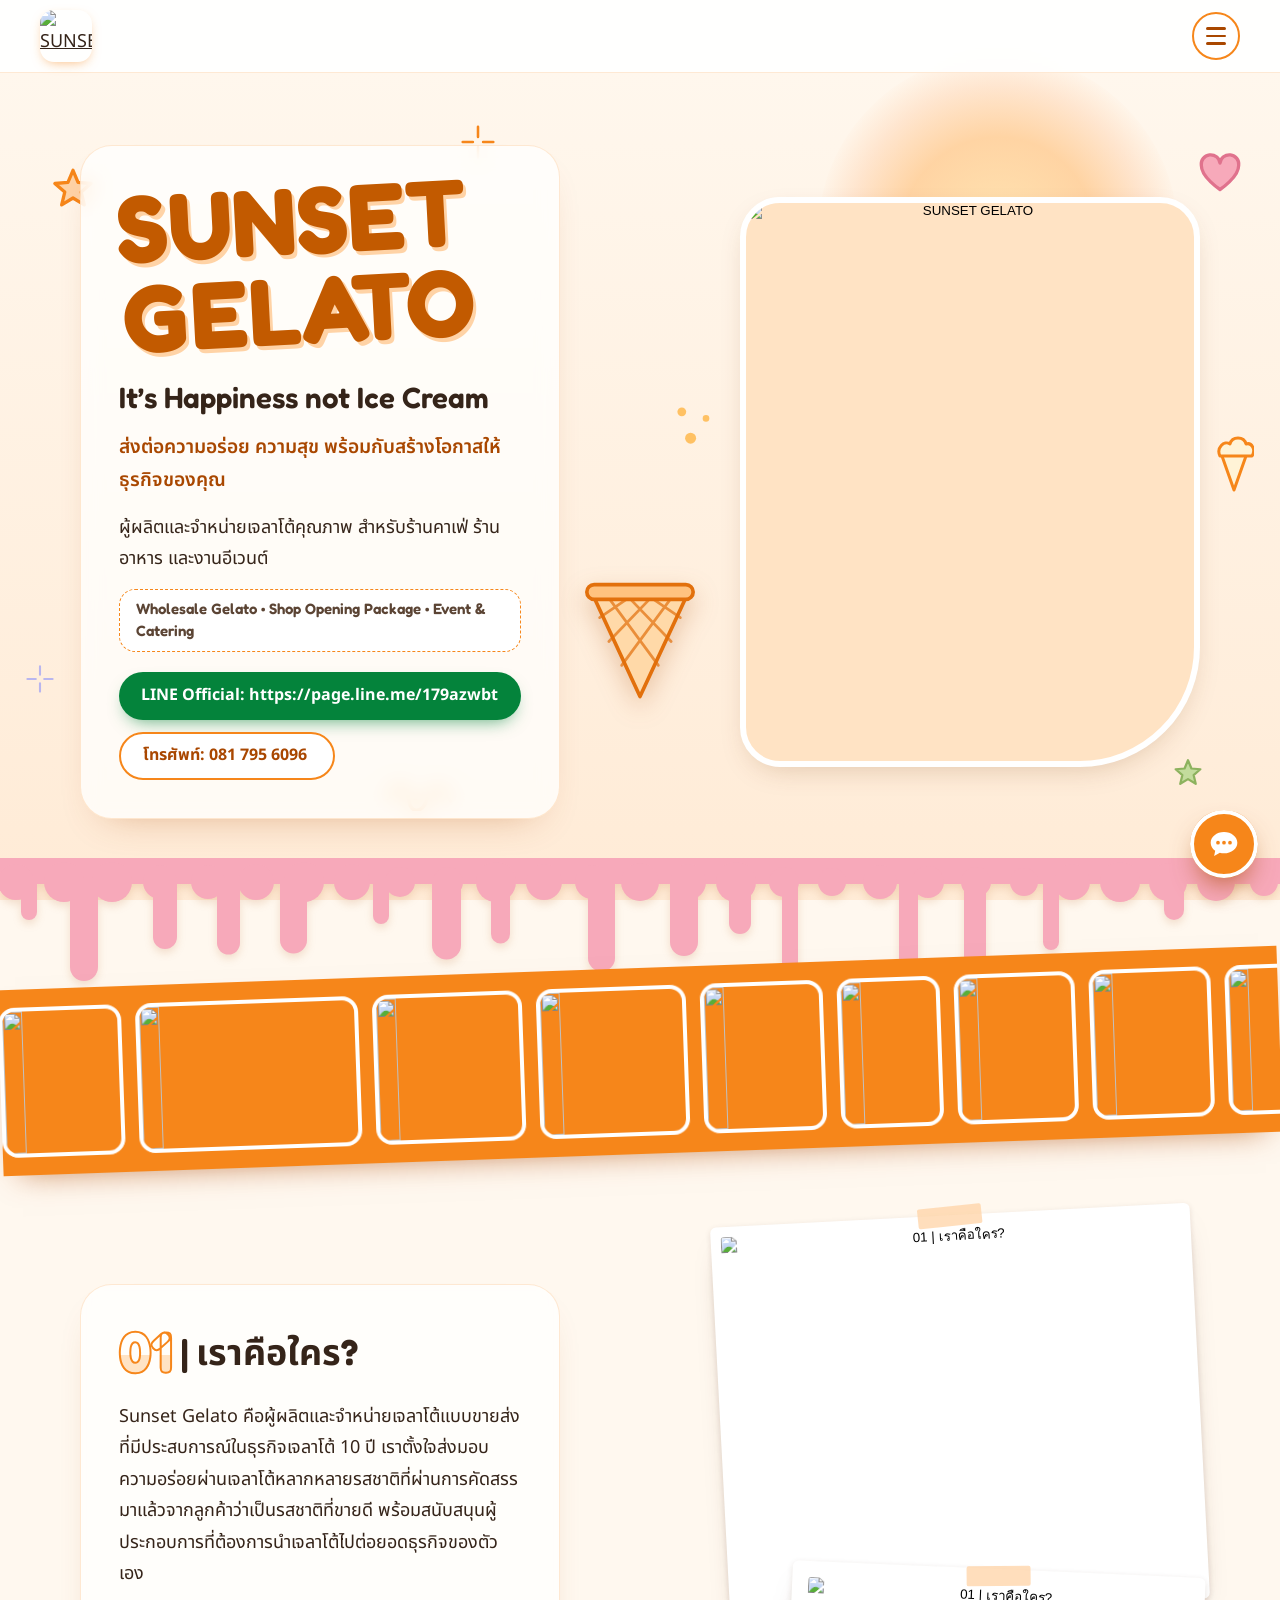
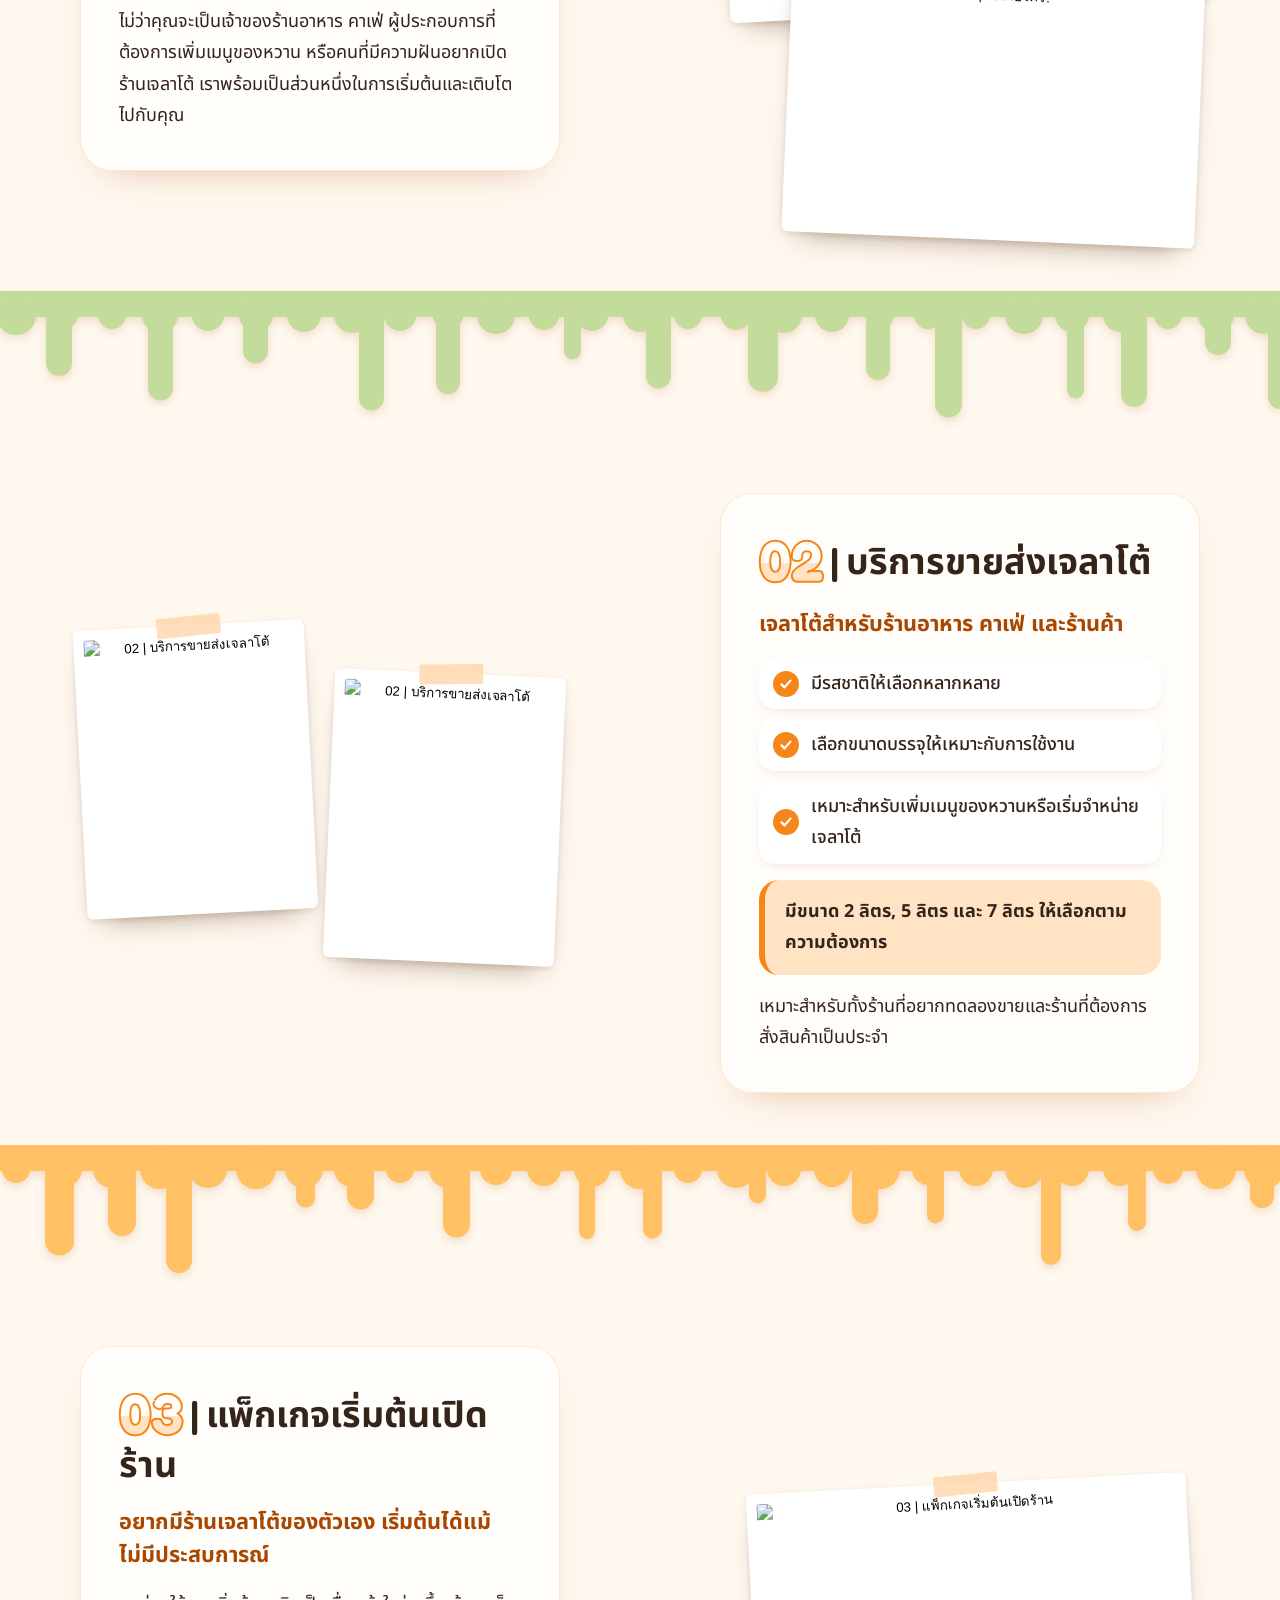
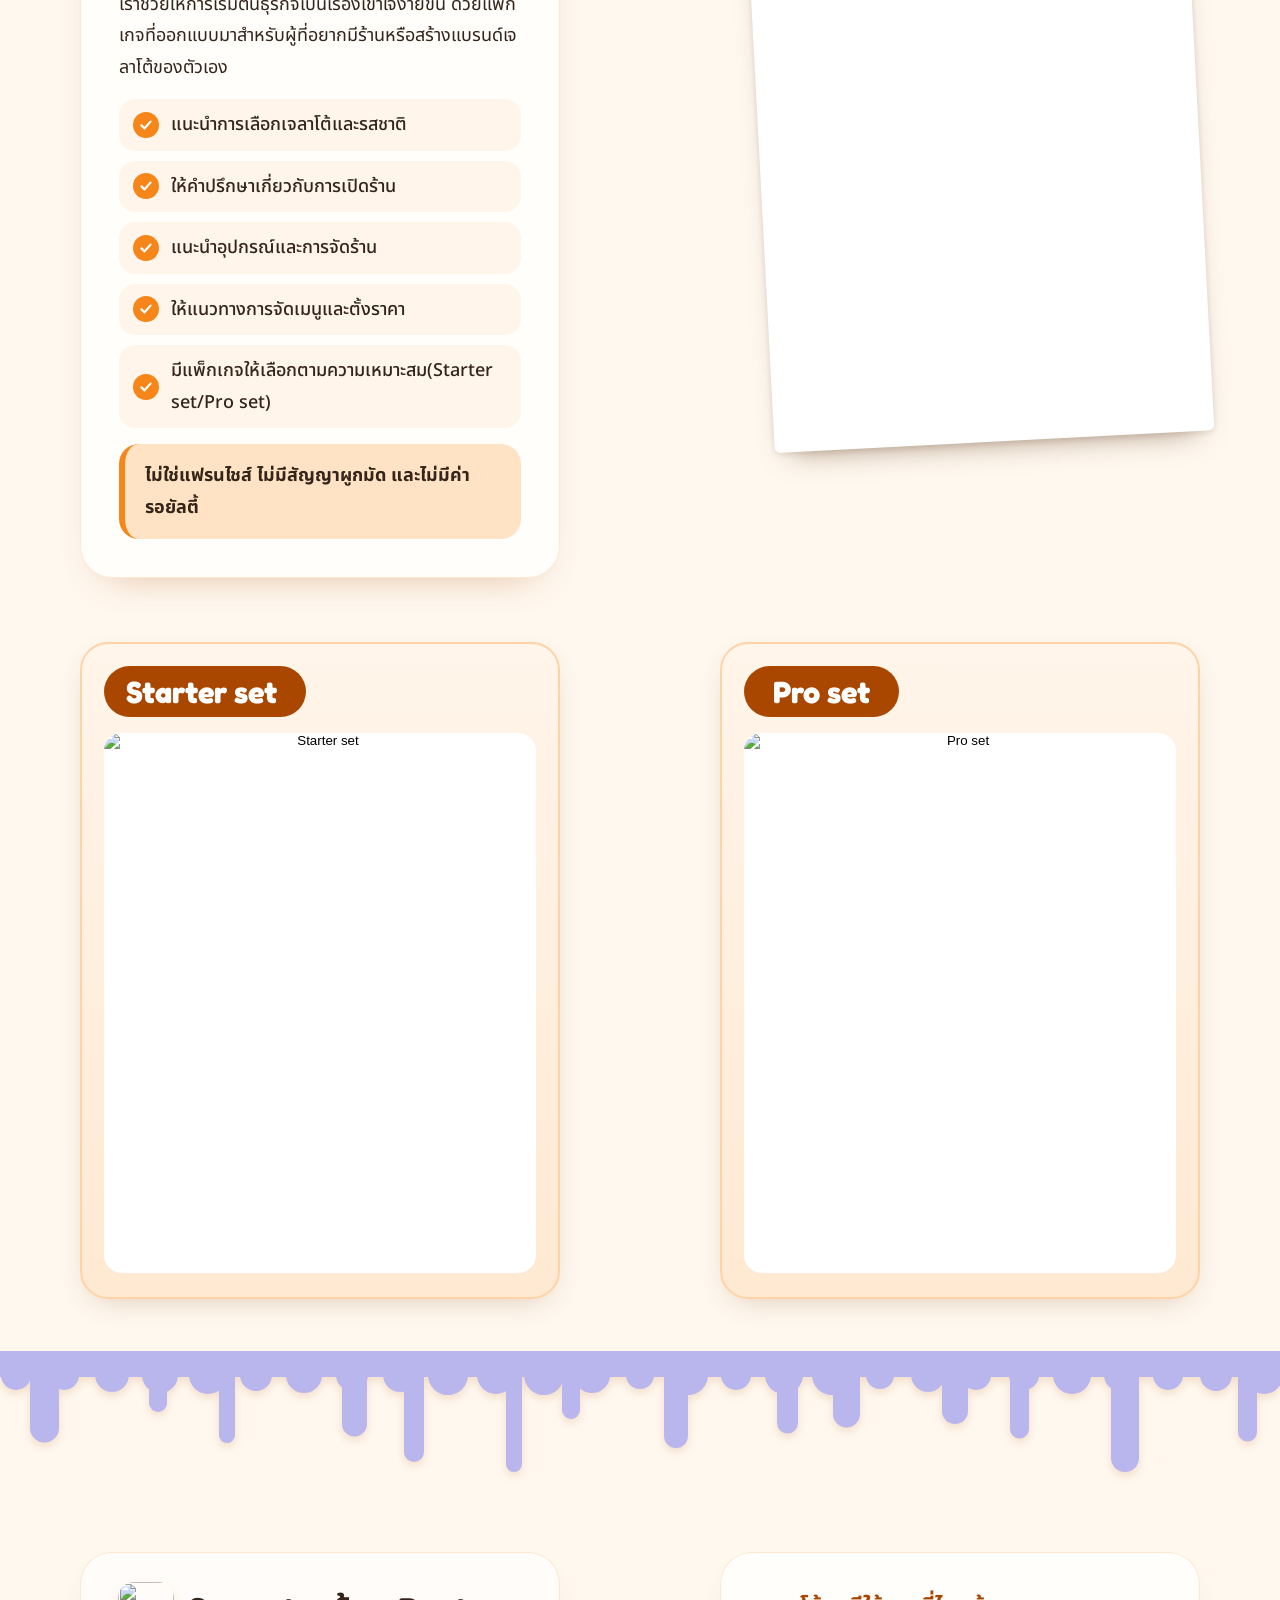
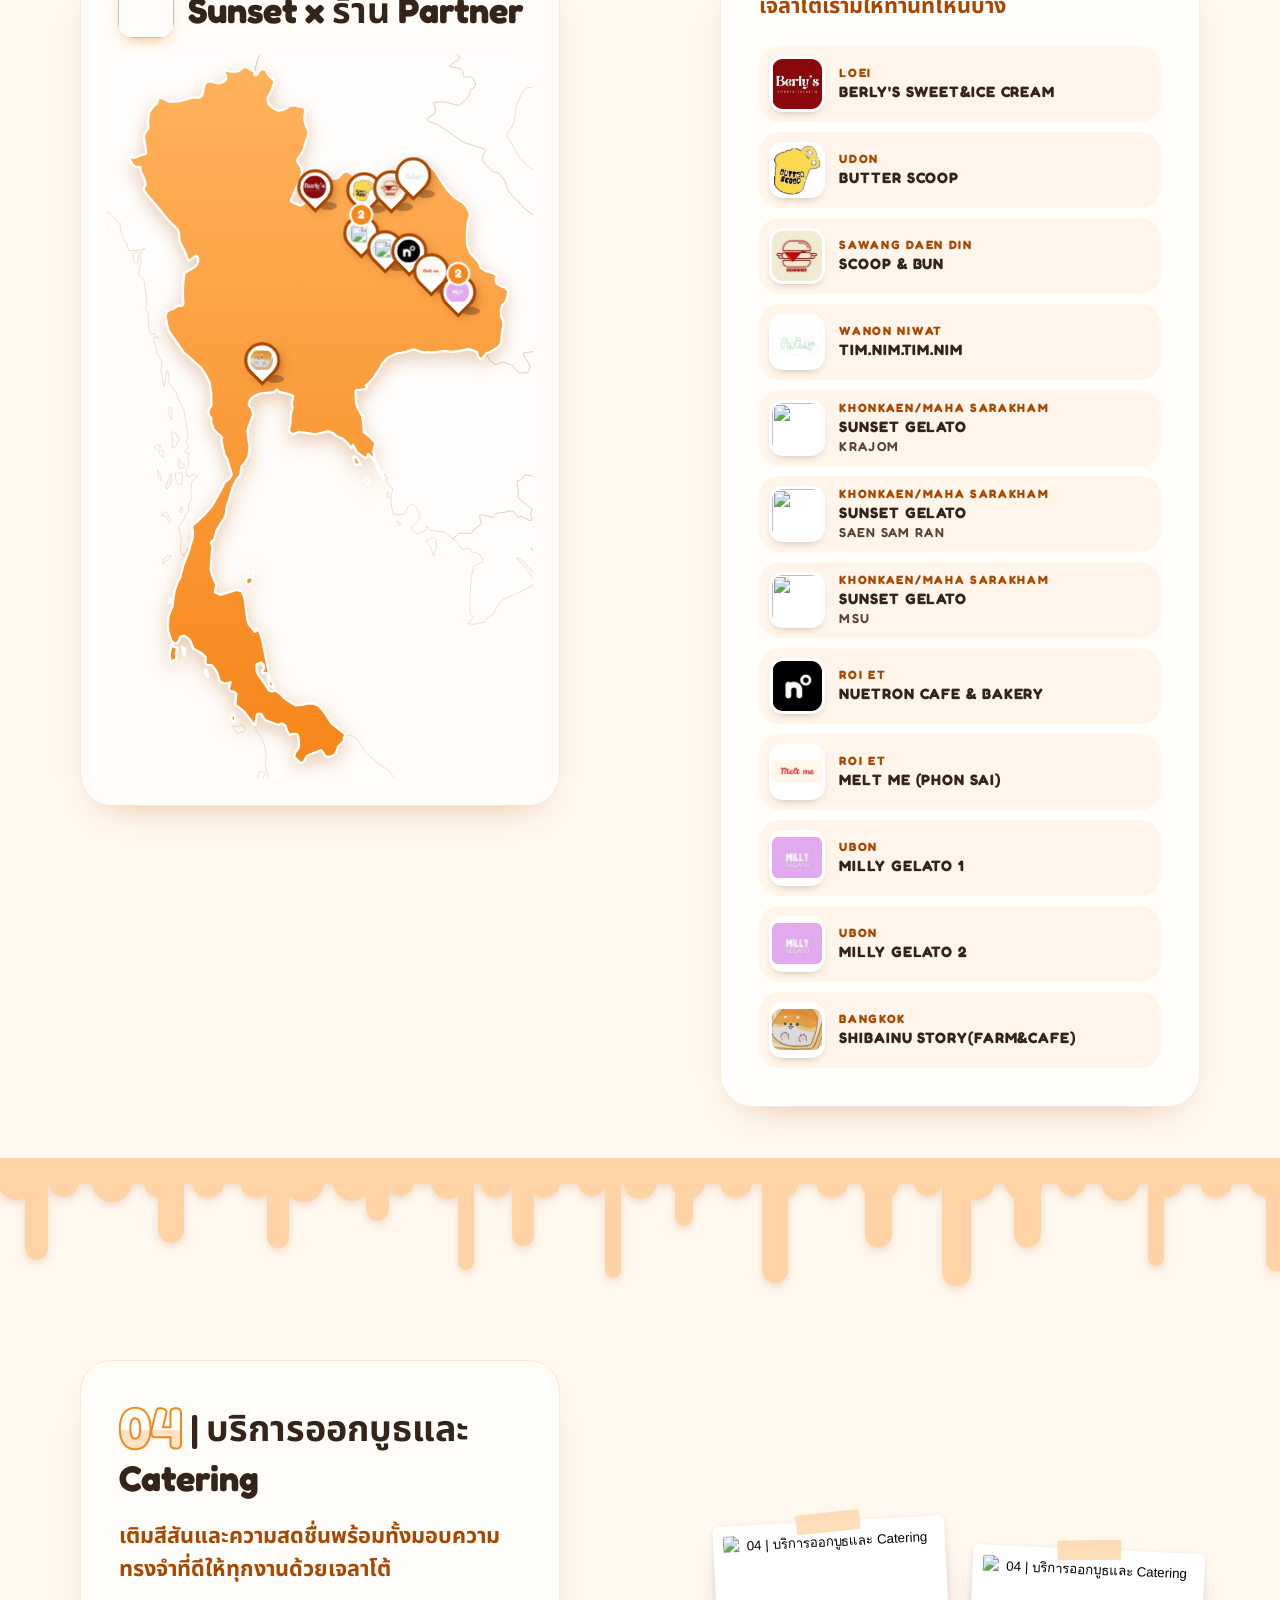
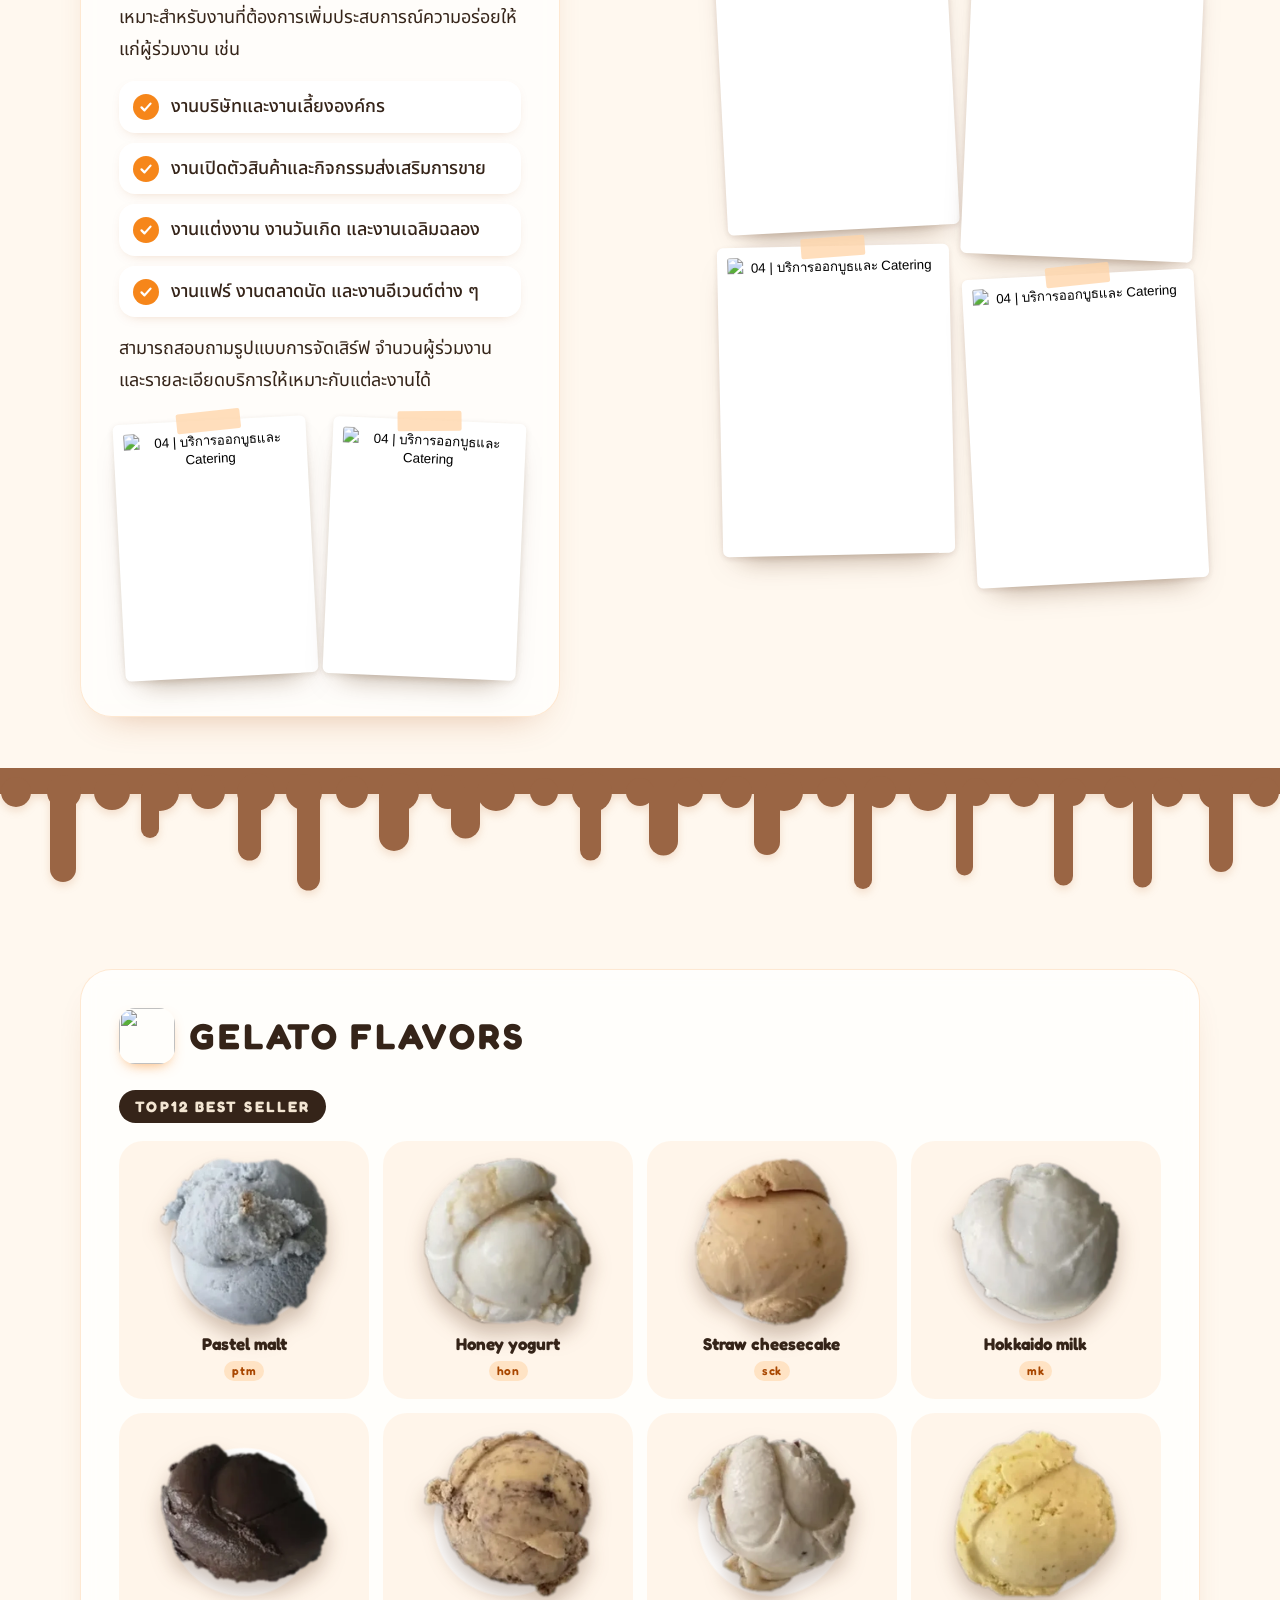
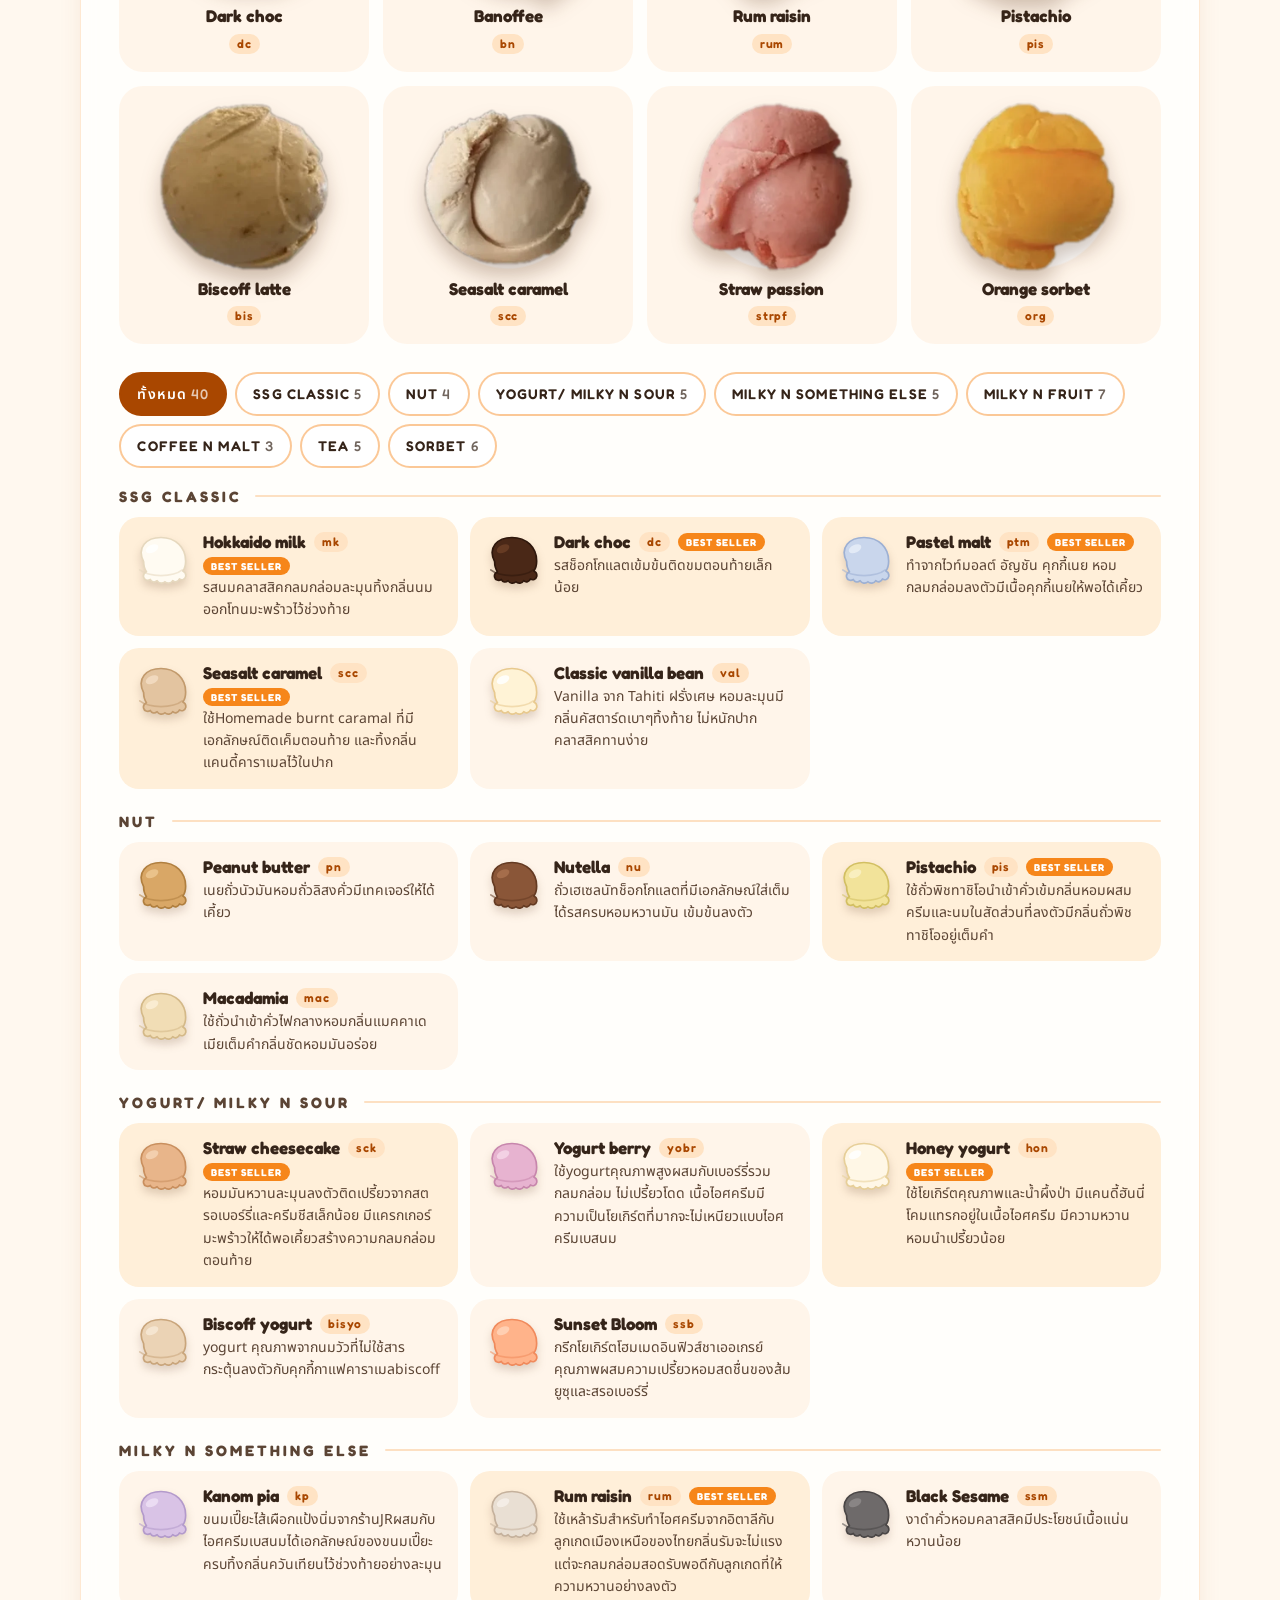
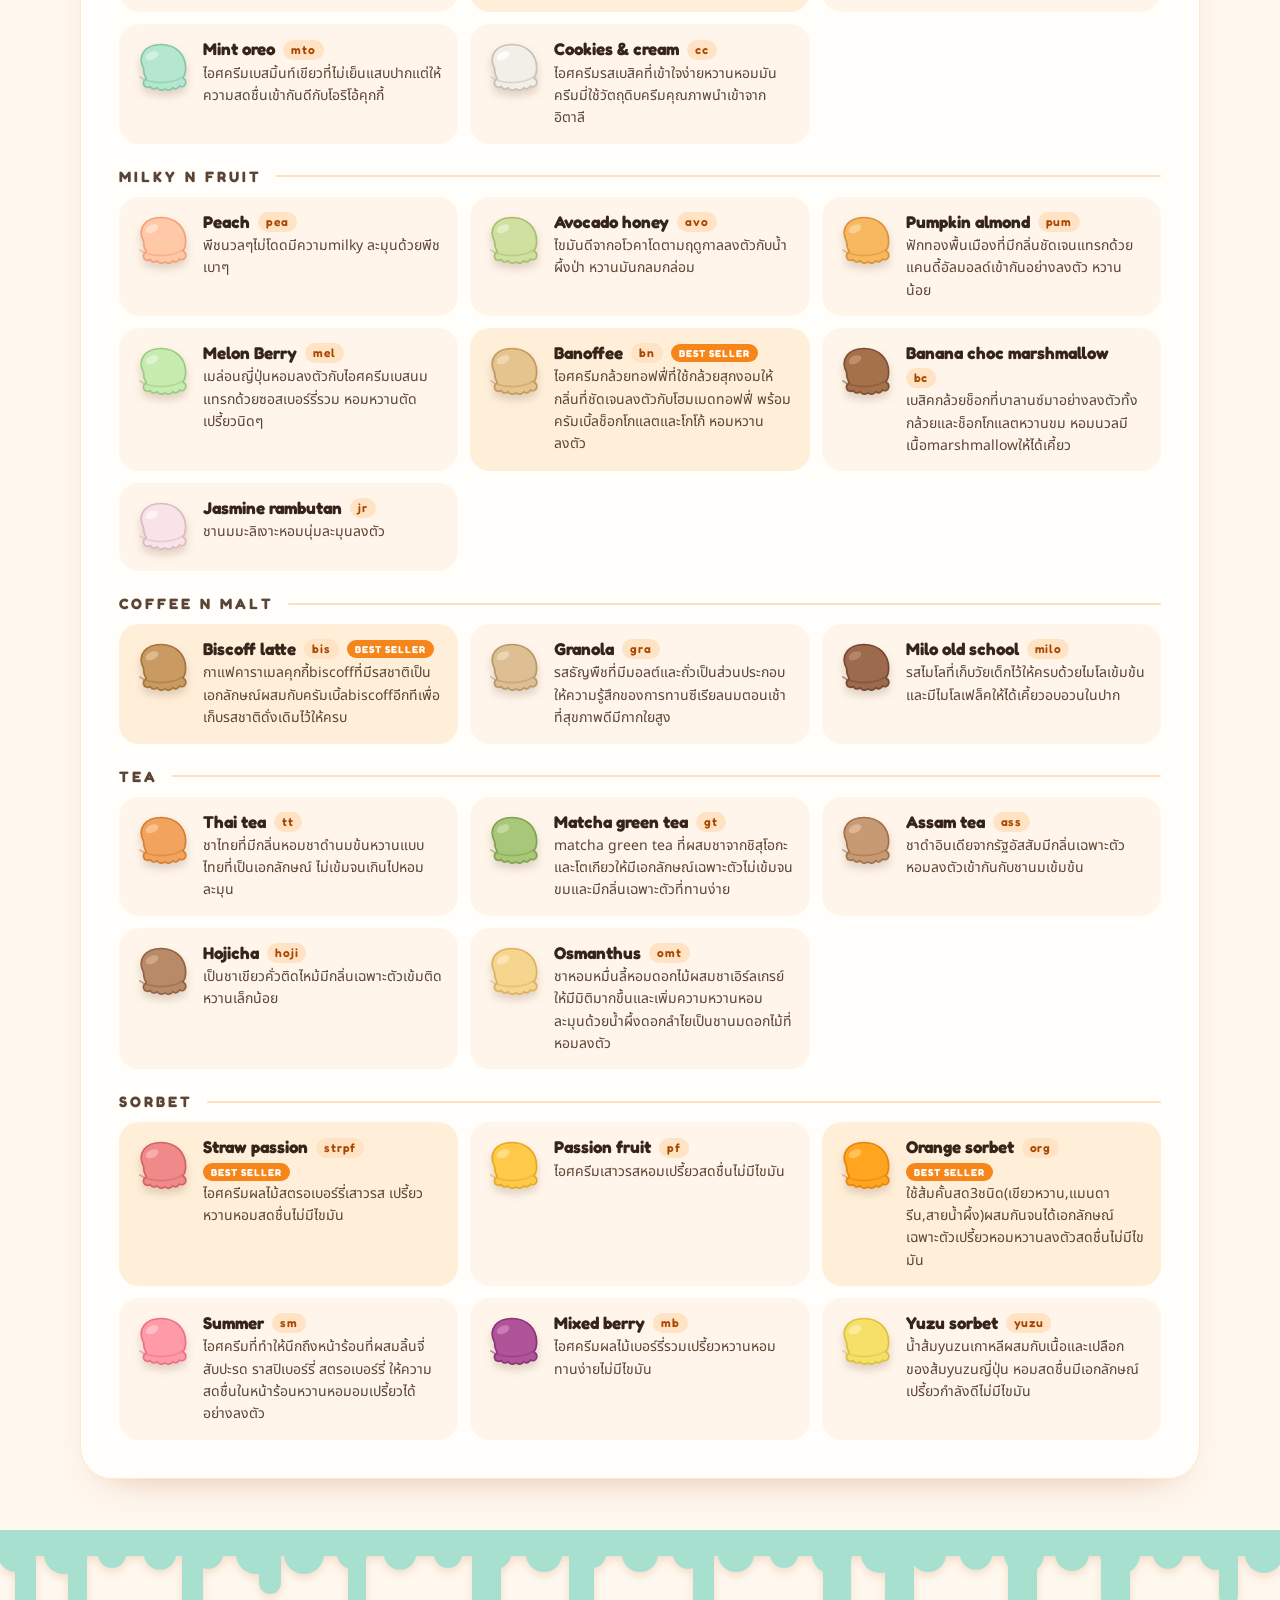
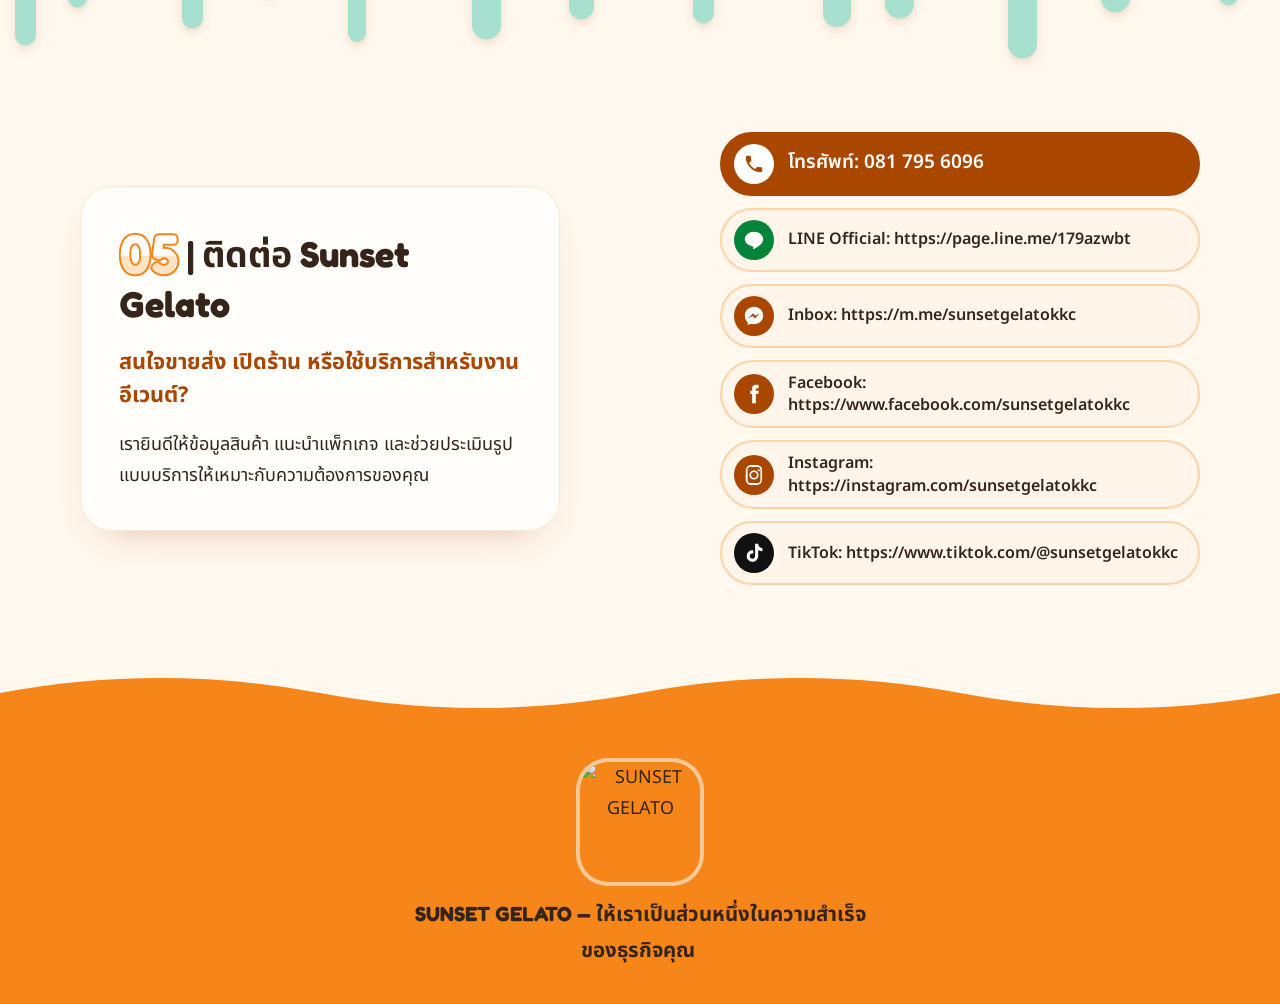
==== commit 72d6fd45: "Rename flavors section to Gelato Flavors; partner title above the map - Section and menu link now re" ====
--- a/site/index.html
+++ b/site/index.html
@@ -34,7 +34,7 @@
         <li><a href="#packages" data-p="22">03 | แพ็กเกจเริ่มต้นเปิดร้าน </a></li>
         <li><a href="#partners" data-x="partners_title">Sunset x ร้าน Partner</a></li>
         <li><a href="#catering" data-p="41">04 | บริการออกบูธและ Catering </a></li>
-        <li><a href="#flavors" data-x="flavors_title">ICE CREAM FLAVORS</a></li>
+        <li><a href="#flavors" data-x="flavors_title">GELATO FLAVORS</a></li>
         <li><a href="#contact" data-p="59">05 | ติดต่อ Sunset Gelato </a></li>
       </ul>
     </nav>
@@ -189,10 +189,12 @@
 <!-- SUNSET x PARTNER -->
 <section class="sec sec-white sec-partners" id="partners">
   <div class="wrap split partners-grid">
-    <div class="pmap-card" data-reveal="fade"><div class="pmap" style="aspect-ratio:544/924"><svg class="pmap-svg" viewBox="0 0 544 924" aria-hidden="true" focusable="false"><defs><linearGradient id="thGrad" x1="0" y1="0" x2="0" y2="1"><stop offset="0" stop-color="#FFB25C"/><stop offset="1" stop-color="#F6861A"/></linearGradient></defs><path class="pm-nb" d="M418.8 618.6L419.9 621.5L419.5 628.5L417.2 635.4L417.9 638.3L416.2 640.2L412.3 627.4L407.4 621.9L406.3 619.7L409.1 619.9L414.3 616.4L416.7 616.3L418.8 618.6ZM647.3 -48.5L644.6 -47.9L637.8 -47.8L631.8 -42.4L627.7 -40.1L621.3 -38.2L614.4 -35.1L612.5 -29.6L612.3 -25.7L611.2 -21.3L600.1 -14.9L597.0 -15.6L594.9 -18.0L591.6 -17.5L589.4 -16.3L586.8 -16.4L583.8 -15.0L580.0 -15.5L576.5 -17.5L574.4 -18.0L572.0 -18.0L571.5 -15.6L575.1 -6.4L576.1 -2.1L564.2 10.4L565.5 18.5L562.3 24.7L555.1 29.6L541.7 42.5L535.6 42.8L531.1 45.7L521.1 66.8L521.0 74.0L519.5 79.3L519.8 84.3L515.4 94.3L510.9 98.6L509.9 104.0L516.3 115.2L517.1 117.2L520.8 123.2L522.6 127.5L525.5 131.9L535.8 143.0L540.5 146.4L546.0 148.8L556.1 158.8L561.2 165.2L558.9 169.6L560.0 178.8L552.8 176.1L553.7 177.2L562.2 182.2L575.0 200.0L586.2 208.7L597.5 218.7L601.0 228.1L611.2 234.4L622.6 243.4L622.1 245.5L625.2 247.9L632.8 252.7L637.4 257.8L639.2 262.7L642.0 263.4L645.2 262.2L648.4 261.8L650.6 262.1L654.1 267.4L658.9 272.2L661.1 276.5L663.0 276.0L664.6 276.6L665.0 280.3L665.7 282.7L672.0 289.7L675.1 296.2L682.7 306.9L688.3 313.0L692.4 316.4L696.9 319.3L701.4 331.2L703.9 341.9L708.7 353.8L712.4 359.0L712.5 368.8L715.4 379.0L718.6 385.8L719.5 392.7L720.5 396.2L721.7 398.8L725.1 410.6L724.2 416.1L721.8 410.7L722.1 426.6L724.2 435.0L723.3 445.2L725.5 448.8L729.4 460.5L732.2 464.6L731.9 478.9L733.4 486.0L729.7 481.8L727.0 476.9L723.4 479.5L720.2 483.3L725.2 498.5L719.5 497.1L720.0 517.6L722.4 522.4L722.5 524.7L721.8 527.5L720.3 524.5L719.9 521.4L719.0 522.1L719.1 523.7L717.2 527.3L716.6 531.8L718.7 535.6L719.0 538.5L717.5 542.1L715.1 545.9L709.7 546.4L708.5 553.9L706.6 561.8L696.9 563.1L689.9 570.0L681.2 572.6L673.4 579.6L664.8 585.9L659.2 586.8L654.5 588.2L649.0 598.8L639.9 600.0L623.5 608.7L618.0 612.8L612.9 614.5L605.8 618.1L604.2 616.8L601.8 613.7L595.6 612.1L592.6 608.6L591.7 604.1L590.9 602.4L589.5 604.9L588.5 615.6L587.4 618.0L584.7 619.0L579.5 616.0L574.5 609.9L567.4 614.1L569.6 614.6L572.8 614.3L575.3 615.3L577.5 619.4L577.4 621.7L576.3 624.3L569.6 624.7L560.8 623.8L559.1 624.1L567.2 628.1L574.6 630.4L577.9 632.9L577.9 635.0L573.8 638.4L570.5 642.5L570.5 645.1L570.4 647.9L566.8 650.4L564.6 649.9L558.3 645.6L540.0 628.7L542.7 633.5L561.7 652.7L565.0 659.1L565.5 663.5L563.5 665.8L560.3 668.4L554.1 668.6L543.9 661.5L527.7 644.3L522.1 642.0L538.6 661.6L541.3 666.4L544.1 671.9L543.3 675.1L541.8 678.2L502.8 696.4L497.0 704.3L492.4 713.9L484.7 719.3L480.2 724.2L467.2 727.0L460.1 726.1L467.5 717.2L462.9 713.9L462.7 690.9L464.5 665.6L467.9 653.0L472.8 649.9L479.0 647.9L479.1 645.3L478.5 642.3L475.2 638.0L471.5 636.0L466.1 635.1L462.0 629.8L458.8 630.1L453.9 631.8L450.9 629.5L449.8 626.0L445.3 621.6L440.0 617.3L442.4 616.7L445.1 614.2L448.1 611.0L455.4 610.6L462.8 610.8L464.8 609.9L467.8 606.6L472.6 602.3L476.3 599.9L477.1 598.0L475.7 593.4L474.8 588.8L476.2 587.3L482.9 588.1L490.2 590.3L491.9 591.3L496.1 585.6L497.3 584.9L500.0 584.9L507.3 583.9L514.3 582.4L517.7 582.6L520.9 586.4L523.4 590.2L524.7 590.5L528.4 588.9L531.4 590.9L537.8 594.2L541.6 594.3L539.7 586.7L541.8 581.3L541.4 579.8L537.8 577.3L525.7 567.3L523.6 564.3L523.9 559.7L523.5 552.8L522.4 548.5L522.6 545.9L523.3 543.9L525.6 543.1L527.7 542.8L529.4 541.1L532.4 536.5L538.0 536.9L546.0 539.5L551.9 541.1L555.3 540.8L556.1 540.1L556.0 537.7L556.4 527.3L556.2 525.1L561.2 524.1L568.9 523.8L572.9 523.2L576.7 518.9L586.4 517.4L593.4 511.4L599.8 505.4L602.9 503.8L606.8 502.7L609.8 502.9L613.5 506.4L616.5 504.3L620.1 500.1L621.9 496.1L622.9 489.6L622.2 479.6L620.4 471.9L618.6 466.0L618.3 460.2L622.4 448.5L625.9 435.7L625.2 430.7L621.4 422.7L617.5 413.1L613.2 402.4L611.6 400.8L610.5 397.9L609.8 394.4L611.5 383.5L611.8 379.9L616.7 374.9L619.3 369.3L621.8 363.0L620.8 359.7L620.5 353.0L621.1 349.7L620.0 347.0L618.6 343.2L619.5 340.7L622.9 338.6L624.9 334.9L627.5 330.6L628.7 326.7L626.8 323.4L623.5 318.5L617.3 314.1L610.3 308.4L606.8 304.9L604.1 301.3L601.5 297.2L600.2 293.9L601.5 291.7L611.6 286.7L613.4 284.9L614.4 282.1L613.6 279.4L610.9 278.0L607.8 277.0L603.2 273.8L594.5 265.2L590.6 263.3L586.4 260.8L584.2 258.2L581.8 251.1L580.7 250.4L578.3 252.6L575.2 254.8L572.7 254.5L570.4 252.4L569.3 249.7L566.7 246.0L563.9 243.0L563.2 232.7L562.8 229.4L561.4 224.8L559.2 223.1L556.9 221.8L551.5 213.4L547.8 209.0L532.4 197.1L530.5 195.2L526.3 190.3L519.1 183.3L514.0 177.7L510.2 171.9L508.5 166.9L507.9 163.0L503.9 157.4L500.3 152.7L496.9 151.2L493.0 150.6L489.5 147.9L483.1 141.7L480.2 137.7L478.6 135.0L478.6 132.2L480.2 127.6L482.0 125.0L482.1 122.9L480.3 121.3L473.1 118.3L457.0 113.8L450.9 110.4L445.4 106.0L441.1 103.0L421.4 90.3L415.5 88.1L410.3 85.9L408.7 83.7L409.0 81.6L411.1 80.0L416.7 76.8L418.8 73.0L418.1 68.2L415.9 63.2L417.0 61.5L418.8 61.3L422.5 61.1L430.3 60.9L447.0 65.4L449.5 64.9L458.5 56.7L462.0 51.8L462.7 47.8L464.5 45.2L469.3 40.9L469.4 37.0L467.0 31.9L464.6 29.9L462.6 29.0L455.9 29.7L454.7 28.5L453.8 24.7L453.5 22.3L451.3 19.5L444.1 17.2L438.0 16.5L436.6 15.5L438.9 12.9L443.1 10.2L446.2 8.7L448.7 6.0L449.2 3.2L446.1 0.7L442.1 -2.0L435.5 -7.3L426.5 -12.8L421.0 -14.7L418.1 -14.5L408.2 -9.7L402.8 -6.6L398.4 -1.0L393.7 0.2L389.0 -2.3L383.7 -4.8L368.9 -8.4L362.7 -11.5L349.8 -30.2L347.9 -34.0L349.2 -38.2L350.0 -44.4L351.3 -48.4L353.6 -52.2L354.2 -55.6L353.7 -58.9L351.8 -60.8L349.4 -61.3L347.6 -62.1L345.9 -66.4L344.8 -65.9L343.2 -60.6L341.3 -58.7L338.8 -57.7L336.9 -58.6L335.6 -60.7L335.1 -64.3L333.8 -69.1L332.2 -72.3L326.7 -75.5L324.0 -79.6L315.8 -88.7L308.9 -95.0L305.6 -100.8L308.4 -102.9L312.0 -106.0L315.8 -110.8L320.1 -116.8L321.9 -120.5L323.2 -122.0L325.7 -123.1L328.4 -122.5L333.1 -120.0L340.3 -116.9L346.7 -113.2L349.3 -109.5L352.8 -106.0L355.6 -104.9L356.9 -105.2L361.1 -107.9L364.6 -110.5L364.7 -113.6L367.9 -116.3L372.2 -120.8L374.2 -123.9L375.7 -124.2L377.4 -123.3L384.2 -113.8L385.4 -113.3L387.3 -114.7L390.0 -122.1L392.9 -124.9L393.9 -124.2L410.1 -110.3L411.7 -110.4L413.4 -111.0L414.5 -113.2L415.8 -118.0L418.2 -123.1L423.4 -126.0L427.5 -126.6L429.0 -124.1L432.5 -120.7L436.8 -120.2L445.9 -126.2L448.8 -127.2L452.0 -127.1L455.3 -127.3L458.3 -129.6L461.6 -132.7L462.7 -138.6L463.4 -144.0L465.6 -146.2L468.3 -147.6L473.3 -149.7L484.6 -154.9L487.5 -157.3L489.6 -158.7L494.0 -156.5L499.3 -152.1L502.5 -148.9L504.6 -145.3L505.6 -142.4L514.0 -139.8L519.3 -136.2L522.8 -133.4L526.3 -133.5L529.8 -134.2L532.1 -136.5L536.0 -136.5L540.7 -136.2L542.8 -135.3L546.6 -130.2L548.3 -129.4L551.8 -129.8L558.4 -131.6L563.7 -132.5L568.5 -130.5L577.6 -124.7L575.1 -120.7L573.0 -116.3L569.0 -113.2L566.1 -112.4L564.2 -108.1L563.4 -101.7L564.4 -98.5L566.7 -97.5L569.2 -95.3L570.3 -92.5L570.6 -86.2L570.5 -79.1L570.8 -76.7L572.8 -77.2L574.7 -78.0L578.4 -76.9L583.1 -75.1L586.1 -73.2L588.8 -73.4L590.8 -71.6L591.6 -68.1L594.1 -65.7L600.9 -61.0L606.4 -60.6L611.0 -54.5L615.8 -56.5L618.0 -53.9L627.9 -54.8L634.9 -57.3L637.4 -56.7L643.6 -51.6L647.3 -48.5ZM568.1 721.0L566.5 721.2L565.2 719.9L570.5 716.0L570.0 718.6L570.2 719.9L568.1 721.0ZM600.3 618.2L595.4 621.8L595.0 618.8L599.3 616.8L600.8 615.2L601.9 615.3L600.3 618.2ZM582.6 -6.9L581.9 -5.8L579.0 -8.6L577.0 -9.9L578.5 -13.7L582.0 -9.5L582.6 -6.9ZM625.7 -31.0L617.3 -23.5L614.1 -23.6L616.9 -32.1L618.3 -34.1L623.4 -31.2L625.7 -31.0ZM620.9 -13.6L617.7 -12.0L613.8 -12.2L618.4 -15.1L620.8 -18.8L622.7 -20.0L622.7 -16.9L620.9 -13.6ZM592.3 -2.8L589.9 -2.6L585.2 -7.5L587.7 -10.0L593.0 -8.2L594.2 -7.0L594.2 -6.0L592.9 -3.7L592.3 -2.8Z"/><path class="pm-nb" d="M188.2 855.5L189.3 852.7L190.7 843.5L191.6 841.7L193.9 840.8L196.5 841.0L201.4 849.0L214.2 853.9L218.0 855.1L223.1 853.2L225.3 854.4L227.6 856.4L229.0 862.1L232.3 867.3L239.0 866.5L241.4 867.3L242.8 867.4L244.1 872.0L244.8 880.0L244.1 884.6L239.3 891.2L238.6 895.7L241.2 898.5L244.5 901.5L246.4 903.8L248.3 903.4L250.8 901.9L253.1 898.0L254.7 894.6L263.3 890.9L272.2 887.5L273.4 887.9L274.9 889.4L277.7 894.2L279.4 895.3L281.8 895.8L285.9 895.2L290.8 892.5L293.3 887.3L294.4 883.2L301.4 876.2L302.2 870.9L304.1 867.5L314.2 869.8L318.0 871.7L329.4 890.2L344.4 903.3L350.7 908.2L355.6 910.5L362.3 917.5L368.1 926.3L380.9 951.0L383.2 961.8L384.0 978.4L381.2 1003.4L377.8 1015.9L378.4 1021.7L383.1 1030.8L381.7 1039.3L382.6 1046.4L382.3 1066.0L385.0 1071.8L388.0 1075.5L404.1 1087.2L405.3 1091.5L413.2 1106.3L427.9 1138.6L431.9 1153.2L431.5 1157.1L429.7 1158.7L425.4 1160.1L421.8 1157.3L420.6 1155.2L421.0 1152.7L419.5 1150.2L416.0 1147.2L414.0 1144.6L414.6 1149.0L414.6 1154.7L410.1 1155.2L404.4 1153.4L397.2 1155.0L388.8 1162.0L384.7 1162.2L381.6 1156.2L380.0 1152.1L377.5 1149.2L350.6 1134.5L340.7 1130.7L330.2 1119.5L306.7 1107.1L291.7 1095.0L285.4 1087.6L270.1 1081.0L263.5 1073.2L260.2 1071.7L257.0 1068.9L260.4 1061.3L259.0 1053.5L257.2 1046.8L246.4 1033.7L241.1 1024.5L231.0 1015.4L226.9 1010.1L223.1 1004.0L225.5 1001.9L227.7 1000.6L225.7 996.2L219.9 988.5L217.2 979.6L217.2 962.9L208.9 939.3L201.8 906.7L203.1 895.3L201.3 882.9L196.6 871.0L190.5 862.5L188.2 855.5ZM1208.7 991.8L1206.5 991.7L1201.4 990.4L1191.3 984.0L1181.0 981.8L1165.9 981.6L1157.4 980.7L1154.0 981.7L1151.1 981.7L1149.0 980.4L1146.7 979.8L1140.9 983.5L1138.1 982.4L1135.4 980.8L1130.4 980.2L1124.5 980.7L1117.9 984.6L1110.6 981.1L1108.5 981.1L1107.1 982.0L1103.9 986.8L1097.9 990.4L1094.9 997.1L1093.0 1003.5L1091.4 1005.7L1091.0 1018.0L1090.0 1024.0L1091.5 1031.9L1091.3 1035.3L1088.6 1040.3L1088.2 1041.5L1086.8 1049.5L1087.3 1051.6L1087.0 1054.3L1084.7 1059.9L1080.6 1061.5L1076.3 1062.4L1072.6 1060.4L1069.3 1063.5L1065.0 1068.3L1063.2 1071.5L1063.2 1074.5L1063.6 1076.5L1062.8 1078.6L1062.7 1080.8L1062.9 1083.9L1065.8 1085.3L1068.7 1088.0L1068.6 1090.6L1067.0 1092.4L1063.2 1095.2L1056.4 1101.0L1048.6 1105.8L1045.7 1107.0L1044.6 1109.2L1044.1 1112.3L1045.8 1118.9L1047.4 1120.9L1048.3 1123.2L1047.2 1126.0L1046.5 1128.4L1043.6 1129.9L1040.8 1131.0L1039.8 1132.9L1038.3 1140.8L1036.7 1145.0L1032.9 1151.2L1031.6 1154.0L1029.7 1154.9L1022.3 1152.0L1015.8 1153.7L1007.1 1154.9L999.7 1154.7L994.0 1155.9L990.1 1159.2L985.7 1163.3L981.1 1166.4L977.6 1167.8L971.2 1163.5L968.0 1163.9L962.2 1162.4L948.6 1157.5L945.3 1156.1L941.6 1156.0L940.6 1154.6L941.1 1152.2L940.6 1149.1L937.9 1148.0L910.6 1148.5L902.8 1151.1L897.4 1153.2L893.6 1155.7L892.6 1161.7L890.3 1167.4L887.4 1173.4L878.3 1175.2L871.6 1181.3L869.3 1182.0L864.7 1181.1L859.8 1180.6L856.3 1182.3L852.6 1182.3L841.1 1179.4L830.2 1179.0L824.1 1180.4L820.7 1181.0L801.8 1189.3L795.4 1190.3L792.8 1189.1L789.2 1185.7L784.3 1182.2L772.6 1170.6L768.2 1167.9L765.4 1165.0L762.6 1161.7L758.8 1158.1L755.2 1155.7L750.4 1150.6L745.6 1145.1L744.6 1135.4L740.8 1133.6L739.5 1131.1L738.9 1128.2L744.2 1120.3L748.0 1128.7L749.5 1130.5L758.0 1136.1L765.0 1138.9L772.5 1140.1L780.2 1140.3L783.3 1139.9L786.3 1138.8L789.2 1140.0L805.3 1149.1L811.6 1150.7L818.2 1150.1L820.8 1151.0L830.1 1157.9L832.8 1158.8L837.4 1158.2L831.5 1155.1L827.7 1152.8L826.0 1148.5L827.0 1144.0L830.8 1141.0L833.3 1137.7L834.3 1127.9L835.9 1122.9L839.0 1118.2L840.0 1113.6L836.5 1110.1L835.7 1104.2L836.5 1099.2L838.5 1095.9L841.6 1098.1L844.9 1100.1L848.1 1099.9L850.3 1099.1L850.7 1096.6L850.1 1092.1L850.2 1083.9L854.3 1077.4L860.8 1072.9L866.9 1070.8L889.7 1067.1L925.9 1057.8L936.6 1054.2L940.5 1052.3L943.9 1049.7L949.4 1041.4L960.0 1028.3L967.3 1017.6L982.9 1001.9L995.3 987.4L996.9 984.7L999.0 976.8L999.1 973.0L998.8 969.3L1000.4 967.5L1002.8 966.4L1005.3 968.1L1009.6 970.4L1012.8 973.3L1015.0 977.1L1016.5 980.7L1016.6 983.7L1018.6 986.2L1024.1 986.6L1025.8 989.8L1029.6 995.2L1033.1 999.1L1035.3 1000.6L1037.9 999.7L1042.1 996.2L1045.1 991.9L1047.1 986.0L1045.5 985.2L1048.3 980.7L1048.8 978.4L1047.5 976.3L1045.9 974.2L1045.3 968.8L1044.1 962.0L1043.4 958.9L1045.5 956.7L1050.2 953.9L1054.9 950.6L1059.7 948.0L1059.9 952.7L1059.7 960.5L1061.2 967.0L1064.4 978.6L1068.1 980.1L1072.6 981.2L1075.2 980.8L1076.8 980.1L1077.3 979.2L1074.5 974.6L1073.8 964.0L1071.5 957.0L1068.0 950.0L1066.4 948.0L1080.1 946.0L1083.2 943.8L1088.6 939.1L1090.6 936.4L1092.2 930.4L1085.5 926.8L1082.8 922.2L1082.7 917.2L1090.7 908.0L1093.5 905.8L1094.7 909.1L1098.2 909.9L1101.5 910.0L1104.8 909.8L1109.4 905.2L1111.9 898.5L1120.1 889.1L1123.1 881.8L1124.7 874.2L1145.6 850.7L1148.1 847.0L1160.5 823.4L1162.0 822.6L1165.3 824.9L1166.3 832.4L1165.9 835.7L1163.8 840.5L1162.7 845.6L1164.1 845.5L1170.0 842.4L1176.2 834.2L1179.6 827.0L1182.6 823.9L1188.5 825.6L1189.8 826.8L1189.4 832.0L1190.0 835.0L1192.3 841.4L1197.3 845.3L1204.3 847.7L1210.7 851.2L1212.8 853.6L1214.2 856.4L1215.6 861.0L1215.8 865.7L1211.1 870.2L1213.1 877.6L1212.8 881.9L1211.2 885.6L1204.4 888.9L1222.9 885.6L1227.5 883.7L1233.8 878.8L1237.2 883.0L1240.3 890.2L1237.8 892.1L1229.7 894.8L1229.3 895.8L1232.0 899.6L1235.4 899.3L1242.0 896.7L1248.1 892.8L1251.1 892.8L1254.2 893.6L1260.2 896.2L1263.6 898.3L1266.5 900.9L1268.3 906.5L1275.3 908.5L1289.5 916.3L1292.2 916.9L1294.9 917.1L1302.4 916.1L1305.1 917.2L1307.0 920.0L1307.6 923.5L1307.4 927.2L1306.6 930.1L1304.9 932.4L1299.7 936.0L1286.9 940.6L1272.8 944.2L1265.8 943.9L1255.9 940.9L1252.3 941.3L1248.8 942.7L1244.4 952.3L1252.5 961.9L1266.4 971.9L1268.3 974.4L1267.8 977.4L1265.6 979.2L1262.7 980.3L1254.8 981.9L1246.9 983.0L1240.4 984.7L1234.0 987.0L1227.4 986.2L1218.4 981.7L1215.8 981.4L1213.1 983.7L1210.4 990.0L1208.7 991.8ZM428.0 1078.1L425.2 1078.7L423.7 1078.3L422.6 1076.0L425.0 1070.6L425.9 1069.7L428.1 1075.5L428.0 1078.1ZM198.1 924.3L196.7 926.0L192.4 925.0L193.2 915.2L195.6 913.9L199.4 915.7L201.0 917.4L198.1 924.3ZM172.3 854.1L176.5 860.5L174.4 863.3L173.4 864.2L170.9 863.2L168.5 865.7L166.3 866.2L164.0 861.7L161.2 860.0L160.6 856.9L164.3 856.4L166.6 857.4L170.8 855.3L172.3 854.1ZM1183.4 811.9L1179.8 815.1L1178.6 811.3L1178.8 806.4L1183.7 801.8L1190.5 800.9L1191.5 804.6L1190.7 808.8L1189.1 810.9L1183.4 811.9ZM258.3 1062.7L255.4 1063.8L255.2 1062.2L255.7 1060.0L257.9 1058.0L258.9 1059.1L258.3 1062.7ZM847.1 1097.1L845.3 1097.9L842.5 1095.7L841.9 1077.5L843.8 1075.9L845.1 1076.1L846.4 1079.4L846.3 1087.4L846.6 1094.5L847.1 1097.1ZM1226.8 990.8L1218.7 992.0L1213.0 991.9L1214.1 989.8L1213.8 987.0L1216.5 986.3L1219.6 986.9L1226.8 990.8Z"/><path class="pm-nb" d="M305.6 -100.8L308.9 -95.0L315.8 -88.7L324.0 -79.6L326.7 -75.5L332.2 -72.3L333.8 -69.1L335.1 -64.3L335.6 -60.7L336.9 -58.6L338.8 -57.7L341.3 -58.7L343.2 -60.6L344.8 -65.9L345.9 -66.4L347.6 -62.1L349.4 -61.3L351.8 -60.8L353.7 -58.9L354.2 -55.6L353.6 -52.2L351.3 -48.4L350.0 -44.4L349.2 -38.2L347.9 -34.0L349.8 -30.2L362.7 -11.5L368.9 -8.4L383.7 -4.8L389.0 -2.3L393.7 0.2L398.4 -1.0L402.8 -6.6L408.2 -9.7L418.1 -14.5L421.0 -14.7L426.5 -12.8L435.5 -7.3L442.1 -2.0L446.1 0.7L449.2 3.2L448.7 6.0L446.2 8.7L443.1 10.2L438.9 12.9L436.6 15.5L438.0 16.5L444.1 17.2L451.3 19.5L453.5 22.3L453.8 24.7L454.7 28.5L455.9 29.7L462.6 29.0L464.6 29.9L467.0 31.9L469.4 37.0L469.3 40.9L464.5 45.2L462.7 47.8L462.0 51.8L458.5 56.7L449.5 64.9L447.0 65.4L430.3 60.9L422.5 61.1L418.8 61.3L417.0 61.5L415.9 63.2L418.1 68.2L418.8 73.0L416.7 76.8L411.1 80.0L409.0 81.6L408.7 83.7L410.3 85.9L415.5 88.1L421.4 90.3L441.1 103.0L445.4 106.0L450.9 110.4L457.0 113.8L473.1 118.3L480.3 121.3L482.1 122.9L482.0 125.0L480.2 127.6L478.6 132.2L478.6 135.0L480.2 137.7L483.1 141.7L489.5 147.9L493.0 150.6L496.9 151.2L500.3 152.7L503.9 157.4L507.9 163.0L508.5 166.9L510.2 171.9L514.0 177.7L519.1 183.3L526.3 190.3L530.5 195.2L532.4 197.1L547.8 209.0L551.5 213.4L556.9 221.8L559.2 223.1L561.4 224.8L562.8 229.4L563.2 232.7L563.9 243.0L566.7 246.0L569.3 249.7L570.4 252.4L572.7 254.5L575.2 254.8L578.3 252.6L580.7 250.4L581.8 251.1L584.2 258.2L586.4 260.8L590.6 263.3L594.5 265.2L603.2 273.8L607.8 277.0L610.9 278.0L613.6 279.4L614.4 282.1L613.4 284.9L611.6 286.7L601.5 291.7L600.2 293.9L601.5 297.2L604.1 301.3L606.8 304.9L610.3 308.4L617.3 314.1L623.5 318.5L626.8 323.4L628.7 326.7L627.5 330.6L624.9 334.9L622.9 338.6L619.5 340.7L618.6 343.2L620.0 347.0L621.1 349.7L620.5 353.0L620.8 359.7L617.7 362.1L614.7 368.2L612.7 368.7L607.6 366.5L605.8 367.7L602.5 372.1L596.9 377.0L594.1 377.1L592.2 376.5L590.0 378.5L586.8 382.4L585.4 382.2L579.9 383.1L577.8 381.9L575.2 378.7L570.9 375.5L567.0 373.2L565.0 371.7L563.1 369.0L561.3 367.3L558.1 371.1L552.8 374.7L547.7 374.0L545.2 373.4L543.2 378.7L541.7 379.7L532.5 380.6L530.8 381.4L532.2 386.2L537.7 394.4L539.3 399.1L535.9 406.7L526.4 406.5L522.2 403.4L518.2 399.1L516.8 396.9L504.6 392.6L496.5 395.6L494.0 395.4L490.2 392.3L487.9 390.0L485.6 386.4L484.4 382.9L484.3 381.2L487.8 379.9L493.5 377.0L498.3 373.7L501.3 370.2L502.6 366.6L502.8 362.3L504.1 351.4L505.5 346.1L504.7 339.5L502.2 334.3L502.2 326.6L503.1 322.8L503.5 320.3L507.1 317.2L509.5 312.7L510.9 306.8L511.0 302.6L509.9 300.0L506.4 297.5L500.6 295.2L496.9 292.2L495.4 288.6L495.5 285.5L497.3 282.8L492.9 279.7L482.2 276.4L476.3 272.4L475.1 267.7L470.6 261.6L463.0 254.0L459.0 243.1L458.6 228.9L459.5 217.4L462.8 204.0L458.3 194.3L453.4 189.2L446.6 185.4L440.1 180.1L433.9 173.1L426.6 162.7L417.9 149.0L412.1 142.9L409.2 144.3L402.9 143.0L393.4 139.0L385.1 136.9L378.1 136.6L373.5 137.5L371.3 139.6L371.2 141.7L373.0 143.7L372.0 145.3L368.3 146.4L365.3 148.7L362.0 153.7L359.6 160.3L356.1 162.8L350.7 163.4L345.4 165.3L340.1 168.5L337.6 170.9L337.9 172.6L336.8 172.9L334.2 172.0L333.0 169.8L333.1 166.4L330.5 164.1L325.0 162.9L318.7 159.2L311.7 153.1L306.8 149.8L304.1 149.4L300.2 151.8L295.1 157.1L290.9 159.2L287.6 158.1L285.0 160.0L283.2 164.8L279.9 168.6L272.6 172.8L263.9 178.9L257.2 184.5L249.5 192.1L245.8 193.2L242.4 191.4L237.1 189.5L234.3 187.0L239.6 174.2L246.3 160.0L248.1 153.4L248.4 148.7L247.7 144.8L245.1 140.7L242.7 137.6L242.4 135.5L243.2 133.3L245.9 130.0L249.4 124.9L252.6 114.4L256.4 103.4L256.1 96.7L252.9 89.3L251.2 82.3L252.6 72.8L252.1 69.1L248.7 67.2L237.7 65.4L234.2 65.7L231.4 66.9L228.4 69.5L224.7 71.1L217.8 72.0L211.3 68.8L205.8 63.3L204.5 56.6L208.5 48.7L211.3 42.2L213.0 36.7L212.8 34.1L211.6 31.3L210.0 31.0L206.5 27.6L203.0 21.6L199.8 18.8L196.8 19.4L194.0 21.6L191.4 25.6L189.4 27.3L188.0 26.5L188.4 23.0L188.8 19.7L192.0 6.7L195.8 -1.8L200.3 -5.7L205.1 -7.4L210.1 -6.8L214.3 -7.5L217.7 -9.6L217.3 -10.8L213.3 -11.1L211.8 -13.3L212.6 -17.5L214.4 -20.3L217.1 -21.6L219.8 -25.8L222.3 -33.1L225.5 -36.8L229.1 -36.9L235.5 -40.0L244.4 -46.1L247.8 -52.0L251.2 -49.3L249.9 -42.5L251.7 -41.0L252.6 -38.5L252.1 -34.7L252.8 -31.4L254.2 -29.8L256.1 -29.0L265.6 -31.8L271.4 -32.1L273.8 -30.2L276.0 -29.1L278.8 -28.2L280.9 -27.0L282.3 -27.4L285.5 -30.2L286.5 -30.8L286.6 -32.2L284.3 -34.7L282.0 -36.9L282.0 -41.7L283.2 -50.0L283.4 -54.3L283.2 -64.7L282.8 -67.6L280.6 -70.9L274.9 -77.4L273.4 -81.3L272.4 -85.3L272.5 -87.7L271.1 -90.6L270.4 -93.2L272.9 -94.6L275.9 -97.6L277.5 -102.3L279.0 -105.7L281.1 -107.2L282.9 -107.7L284.1 -107.4L288.9 -101.3L295.0 -104.4L299.6 -104.4L303.5 -102.7L305.6 -100.8Z"/><path class="pm-nb" d="M359.3 564.9L358.2 565.5L357.2 565.5L356.2 564.6L356.3 561.1L357.1 559.0L358.8 558.6L359.3 564.9ZM375.2 598.9L373.1 601.2L369.7 596.4L369.7 595.1L375.2 598.9ZM620.8 359.7L621.8 363.0L619.3 369.3L616.7 374.9L611.8 379.9L611.5 383.5L609.8 394.4L610.5 397.9L611.6 400.8L613.2 402.4L617.5 413.1L621.4 422.7L625.2 430.7L625.9 435.7L622.4 448.5L618.3 460.2L618.6 466.0L620.4 471.9L622.2 479.6L622.9 489.6L621.9 496.1L620.1 500.1L616.5 504.3L613.5 506.4L609.8 502.9L606.8 502.7L602.9 503.8L599.8 505.4L593.4 511.4L586.4 517.4L576.7 518.9L572.9 523.2L568.9 523.8L561.2 524.1L556.2 525.1L556.4 527.3L556.0 537.7L556.1 540.1L555.3 540.8L551.9 541.1L546.0 539.5L538.0 536.9L532.4 536.5L529.4 541.1L527.7 542.8L525.6 543.1L523.3 543.9L522.6 545.9L522.4 548.5L523.5 552.8L523.9 559.7L523.6 564.3L525.7 567.3L537.8 577.3L541.4 579.8L541.8 581.3L539.7 586.7L541.6 594.3L537.8 594.2L531.4 590.9L528.4 588.9L524.7 590.5L523.4 590.2L520.9 586.4L517.7 582.6L514.3 582.4L507.3 583.9L500.0 584.9L497.3 584.9L496.1 585.6L491.9 591.3L490.2 590.3L482.9 588.1L476.2 587.3L474.8 588.8L475.7 593.4L477.1 598.0L476.3 599.9L472.6 602.3L467.8 606.6L464.8 609.9L462.8 610.8L455.4 610.6L448.1 611.0L445.1 614.2L442.4 616.7L440.0 617.3L430.4 609.5L411.4 606.8L409.3 603.4L407.5 602.7L405.8 607.2L395.3 611.5L390.9 608.9L387.7 605.7L388.2 601.9L391.2 598.7L396.4 596.5L398.8 588.6L394.9 578.5L391.4 575.5L387.7 573.2L383.9 577.0L380.7 583.4L377.3 586.7L372.5 587.4L365.6 587.2L362.8 577.6L361.9 569.3L362.9 559.9L364.0 554.4L357.2 546.7L356.9 539.4L353.6 535.6L352.7 537.5L352.8 539.6L351.8 538.1L341.2 516.6L339.4 506.7L341.3 499.0L342.3 496.4L339.3 492.4L335.0 487.8L327.4 481.8L326.8 472.3L325.2 461.1L322.9 457.3L319.4 450.4L317.5 444.7L316.8 429.6L317.8 428.4L323.2 427.9L330.1 426.9L331.2 424.4L330.0 422.4L334.4 419.0L340.8 411.5L345.7 403.7L349.2 398.7L351.3 393.8L358.4 386.8L368.3 382.0L374.9 380.9L381.9 379.3L388.6 377.0L391.7 376.7L400.0 379.5L404.5 380.3L409.2 380.2L414.0 380.5L418.3 380.2L428.4 378.3L439.1 379.8L448.7 378.6L460.6 376.3L466.5 377.8L471.8 380.0L472.5 384.6L473.7 386.7L475.5 388.4L477.9 388.4L480.9 385.1L483.4 381.8L484.3 381.2L484.4 382.9L485.6 386.4L487.9 390.0L490.2 392.3L494.0 395.4L496.5 395.6L504.6 392.6L516.8 396.9L518.2 399.1L522.2 403.4L526.4 406.5L535.9 406.7L539.3 399.1L537.7 394.4L532.2 386.2L530.8 381.4L532.5 380.6L541.7 379.7L543.2 378.7L545.2 373.4L547.7 374.0L552.8 374.7L558.1 371.1L561.3 367.3L563.1 369.0L565.0 371.7L567.0 373.2L570.9 375.5L575.2 378.7L577.8 381.9L579.9 383.1L585.4 382.2L586.8 382.4L590.0 378.5L592.2 376.5L594.1 377.1L596.9 377.0L602.5 372.1L605.8 367.7L607.6 366.5L612.7 368.7L614.7 368.2L617.7 362.1L620.8 359.7Z"/><path class="pm-nb" d="M188.4 23.0L181.4 19.2L178.6 17.1L174.8 16.5L171.0 18.9L168.0 21.5L164.9 22.5L160.1 22.8L153.9 21.4L149.6 20.2L149.0 20.9L151.3 26.4L152.1 30.7L151.2 33.0L149.2 34.9L146.1 36.4L142.5 37.3L139.4 37.2L134.3 35.1L130.4 35.0L127.1 36.0L125.1 37.6L124.0 39.5L122.0 50.3L120.3 53.7L117.9 55.6L115.5 55.8L112.2 55.3L108.8 55.7L93.2 59.9L90.9 60.3L86.0 60.7L81.5 60.8L78.3 60.6L70.8 56.3L67.2 55.8L65.2 57.0L63.8 62.8L59.4 66.4L53.6 74.4L52.2 86.0L52.8 94.2L47.6 102.2L47.1 106.1L49.9 124.8L49.5 126.7L48.4 127.7L45.1 128.3L39.6 130.3L36.0 132.1L34.2 132.3L29.1 130.9L27.7 130.9L28.1 132.3L32.2 140.4L36.5 144.2L40.9 143.8L42.8 144.6L42.2 146.5L43.9 151.6L47.9 159.8L49.1 165.9L46.7 172.0L47.1 174.2L48.5 175.5L52.2 181.1L60.2 190.0L68.0 199.6L74.5 207.6L79.3 213.1L90.0 223.5L91.9 228.3L92.3 238.1L94.9 243.7L97.3 247.7L99.0 251.1L102.9 262.2L104.6 263.7L113.2 256.9L115.1 258.3L116.2 260.9L116.3 264.1L114.9 267.8L112.1 271.2L98.9 279.0L97.9 285.7L96.9 295.9L96.7 308.4L97.4 317.8L96.9 319.9L95.7 321.0L90.7 320.6L83.6 325.3L81.0 325.7L77.9 327.5L75.5 329.8L74.7 333.2L76.1 343.4L78.7 353.1L83.7 360.2L87.7 365.8L93.2 373.6L97.6 380.4L106.5 387.9L118.9 399.0L123.6 405.2L127.8 412.6L130.8 419.0L131.9 427.5L132.8 432.2L133.1 448.0L130.8 451.6L129.1 455.8L130.0 460.2L132.9 464.3L132.9 469.1L135.6 477.6L140.2 482.8L144.5 486.3L146.5 489.1L145.8 493.6L147.1 498.3L148.1 503.5L149.8 510.6L153.3 516.6L158.7 535.1L158.6 537.0L156.3 540.8L152.9 544.2L150.7 545.2L148.7 548.7L143.7 558.6L133.9 575.7L124.3 586.8L116.2 594.7L110.3 599.5L108.6 602.3L108.6 604.6L109.6 608.6L109.2 616.1L108.0 621.0L106.3 626.0L105.4 630.6L102.8 631.3L97.2 639.9L94.8 635.6L93.4 631.0L94.9 620.8L91.5 601.5L93.6 598.9L95.6 597.6L99.3 590.1L103.8 582.8L104.2 574.0L107.8 567.6L107.0 562.2L107.2 555.9L107.9 550.7L107.7 546.5L110.5 542.1L115.5 538.8L113.4 537.6L111.4 535.2L104.9 538.9L101.5 537.7L100.8 533.9L101.7 529.9L102.0 527.4L104.6 524.6L104.4 519.2L103.1 514.4L105.0 508.5L101.2 508.5L99.4 507.3L100.5 504.0L104.0 501.1L100.8 495.6L103.2 489.6L103.1 482.3L101.5 475.8L101.6 471.1L99.1 462.8L98.0 452.3L92.8 444.4L88.9 433.0L78.7 418.0L78.8 411.6L78.3 405.9L76.0 403.2L73.0 423.1L70.8 419.2L70.1 408.1L68.6 402.8L70.2 392.3L64.2 381.9L62.9 374.3L59.0 362.8L60.2 360.3L65.4 362.8L60.6 356.2L56.7 357.7L53.3 350.5L52.6 330.9L49.3 323.6L51.1 316.1L47.4 289.5L40.0 280.8L41.5 273.4L43.3 266.8L42.9 254.5L44.7 250.8L48.3 247.9L44.9 248.9L42.1 249.8L35.4 250.5L27.8 250.6L25.2 241.7L21.5 237.4L18.2 228.4L16.3 218.3L17.6 216.3L11.7 212.1L10.2 209.6L4.1 203.0L-2.8 197.9L-1.3 201.5L0.6 203.7L-2.9 209.8L0.5 220.1L-2.5 226.7L-5.2 235.3L-7.9 239.4L-16.2 248.2L-23.0 251.1L-27.4 251.7L-31.3 250.8L-36.1 246.2L-37.3 242.5L-38.1 236.1L-39.7 235.2L-41.6 235.9L-38.7 244.1L-38.8 248.0L-33.7 255.3L-35.5 257.4L-44.7 261.4L-47.9 260.8L-50.1 261.6L-50.7 264.9L-51.9 266.8L-66.5 271.9L-69.5 277.6L-71.4 283.4L-78.6 291.7L-88.3 298.6L-90.7 298.2L-93.5 296.6L-93.1 289.2L-89.8 282.9L-90.8 276.1L-91.6 280.0L-97.9 289.4L-100.7 292.5L-106.5 291.7L-114.4 292.9L-117.4 283.3L-117.4 279.7L-118.0 276.7L-117.0 273.6L-117.3 271.0L-119.3 275.9L-120.0 280.0L-122.9 283.7L-130.9 287.7L-131.2 282.7L-131.5 278.1L-129.7 274.0L-130.0 267.5L-127.5 258.1L-127.6 254.9L-128.4 251.3L-129.8 256.5L-130.6 261.8L-132.3 263.5L-135.2 264.7L-140.6 270.8L-143.7 276.3L-152.1 281.5L-156.5 281.0L-157.0 274.4L-153.7 251.0L-150.4 247.7L-148.9 243.6L-146.2 229.9L-143.1 224.7L-141.9 213.9L-140.6 212.0L-136.5 203.5L-135.1 187.8L-136.8 180.1L-140.6 172.5L-144.4 149.9L-154.0 131.6L-154.8 125.4L-159.6 118.1L-155.2 117.5L-164.2 111.0L-165.4 108.4L-167.3 93.2L-166.9 84.8L-168.2 85.9L-169.4 91.1L-173.0 93.2L-171.4 102.3L-171.8 104.5L-173.7 108.0L-181.2 104.4L-186.8 100.4L-193.0 90.7L-199.2 79.8L-197.0 78.1L-194.2 77.9L-185.4 86.0L-179.8 87.7L-176.2 85.7L-171.8 82.2L-169.6 75.5L-171.8 73.1L-176.1 71.8L-178.9 70.0L-183.0 65.4L-183.5 63.1L-184.8 60.2L-188.9 58.1L-192.2 55.4L-189.4 50.8L-186.7 47.3L-194.0 47.4L-202.3 41.4L-204.1 39.7L-206.8 38.5L-213.4 37.8L-218.8 39.6L-216.4 48.1L-216.9 50.9L-220.4 50.5L-227.9 37.5L-225.6 34.2L-222.4 31.1L-224.0 30.7L-227.1 30.9L-224.1 19.3L-225.9 17.6L-226.9 21.2L-228.5 24.7L-234.9 32.9L-238.0 31.3L-240.2 29.3L-237.1 25.0L-235.5 23.9L-234.4 21.6L-236.7 17.1L-240.5 13.9L-243.5 8.2L-245.0 8.2L-243.6 14.8L-244.2 24.3L-250.9 13.8L-264.3 -1.1L-267.5 -5.5L-268.2 -9.9L-269.7 -13.9L-270.8 -18.3L-271.0 -21.7L-273.9 -24.8L-275.2 -30.1L-276.0 -35.6L-274.3 -39.5L-270.1 -43.7L-267.1 -44.4L-264.7 -42.5L-258.9 -39.8L-254.9 -37.2L-253.2 -33.8L-251.4 -34.2L-249.5 -36.4L-249.9 -39.0L-251.8 -46.0L-252.3 -54.5L-252.4 -74.4L-252.9 -76.7L-249.6 -78.7L-248.3 -81.0L-247.0 -84.4L-246.2 -85.9L-244.3 -85.9L-241.4 -84.3L-236.5 -78.6L-233.3 -77.3L-230.1 -78.2L-226.7 -86.7L-225.5 -89.0L-223.9 -90.6L-220.9 -90.3L-219.2 -91.8L-218.5 -95.5L-218.5 -99.6L-221.9 -110.8L-222.8 -116.0L-223.4 -121.1L-221.3 -126.3L-218.5 -132.5L-219.2 -137.8L-218.4 -139.9L-216.1 -140.2L-213.2 -138.9L-210.0 -139.8L-207.6 -143.1L-206.6 -146.0L-205.1 -158.3L-204.1 -169.7L-203.7 -178.9L-206.2 -184.5L-210.0 -199.3L-208.9 -201.9L-207.2 -202.4L-201.6 -197.2L-199.1 -196.4L-195.0 -197.2L-191.0 -198.3L-188.0 -198.4L-183.8 -196.6L-178.0 -194.6L-168.9 -192.2L-165.2 -190.3L-162.1 -190.6L-159.6 -196.4L-156.7 -204.8L-152.4 -217.3L-147.5 -226.4L-146.2 -228.8L-140.7 -236.3L-135.4 -244.0L-130.8 -253.9L-128.2 -260.9L-128.4 -263.9L-130.1 -266.3L-133.5 -267.9L-136.4 -269.5L-137.2 -270.9L-137.1 -272.6L-135.6 -277.2L-133.1 -282.6L-130.5 -285.5L-123.6 -289.2L-119.2 -293.8L-114.3 -300.0L-111.5 -304.2L-110.2 -312.8L-108.7 -314.5L-105.6 -317.2L-103.3 -320.5L-103.5 -322.2L-104.7 -323.5L-107.0 -329.5L-108.1 -338.8L-107.6 -346.4L-105.8 -349.5L-103.6 -353.8L-99.3 -356.5L-93.2 -358.3L-84.0 -363.4L-67.9 -375.0L-62.1 -378.8L-58.2 -380.8L-54.3 -385.7L-49.0 -391.0L-41.5 -393.7L-36.6 -394.7L-13.7 -398.4L-9.8 -397.9L-6.0 -395.8L-1.2 -388.7L3.1 -386.0L8.1 -384.1L11.8 -384.9L11.9 -387.8L0.1 -404.4L-1.0 -408.9L-1.4 -413.2L-0.0 -416.6L3.7 -419.9L8.8 -423.6L15.1 -428.2L19.1 -431.4L23.7 -432.4L25.4 -434.3L25.9 -436.9L25.7 -439.9L23.5 -443.2L24.0 -447.3L24.7 -451.1L26.7 -453.3L31.1 -459.2L33.8 -463.5L35.2 -465.4L37.3 -468.6L40.9 -469.0L44.4 -468.0L46.5 -466.2L48.5 -462.4L50.8 -459.4L53.6 -459.4L56.4 -459.8L57.7 -459.4L60.5 -456.8L65.6 -450.7L67.9 -449.2L70.1 -446.5L71.2 -441.3L71.9 -436.1L78.4 -417.8L80.3 -413.9L81.8 -411.0L84.8 -410.3L87.2 -413.2L88.2 -416.4L90.8 -417.4L93.8 -416.9L99.4 -413.9L102.4 -412.3L103.9 -403.3L104.2 -392.7L103.8 -389.4L106.2 -380.7L107.0 -370.6L107.5 -365.1L107.5 -359.9L107.1 -353.0L105.8 -343.8L103.6 -335.9L104.4 -329.4L103.1 -326.4L97.7 -324.8L97.3 -322.3L98.9 -318.2L102.6 -313.1L102.7 -309.8L100.9 -307.6L97.0 -307.4L91.5 -305.3L87.8 -298.7L83.8 -293.2L81.6 -292.1L74.4 -293.7L72.7 -292.3L70.1 -282.9L68.1 -278.9L64.9 -275.6L62.1 -273.6L59.5 -272.2L53.8 -273.1L50.7 -267.5L47.6 -260.1L47.4 -256.2L49.0 -250.2L48.2 -248.5L45.1 -247.2L39.9 -244.5L36.8 -235.9L36.9 -227.5L38.8 -224.6L42.3 -223.4L44.8 -220.8L45.1 -216.8L47.2 -211.7L46.2 -205.8L39.1 -197.3L38.9 -192.7L42.7 -191.2L46.0 -191.9L50.0 -193.9L54.8 -197.2L65.3 -201.9L76.7 -204.6L85.8 -205.1L93.5 -204.9L97.3 -203.9L98.4 -202.2L109.0 -205.0L111.2 -205.1L113.1 -205.3L113.1 -203.4L105.3 -195.8L103.9 -192.3L104.1 -188.5L107.3 -185.0L110.4 -182.3L113.0 -175.5L111.0 -169.2L112.2 -167.0L114.5 -164.4L115.9 -160.8L116.1 -156.4L114.8 -149.5L126.0 -145.8L135.7 -144.2L142.7 -143.8L147.2 -142.2L149.9 -140.8L151.8 -138.3L152.4 -135.5L150.1 -133.6L145.3 -127.5L142.5 -119.3L142.8 -113.2L142.5 -107.9L137.0 -100.2L134.8 -95.0L132.8 -89.5L132.9 -87.2L134.1 -85.6L136.4 -84.6L140.5 -84.0L145.5 -84.6L157.4 -83.3L171.0 -81.0L176.4 -79.7L178.2 -77.3L177.8 -72.1L176.9 -67.2L177.8 -63.5L180.0 -60.1L183.6 -59.0L186.8 -57.6L187.4 -55.0L186.5 -51.5L188.1 -48.7L189.9 -46.8L193.8 -45.8L201.7 -48.1L207.3 -47.0L212.3 -45.5L216.6 -46.3L220.8 -48.3L230.1 -57.3L240.8 -62.2L244.4 -63.4L246.8 -62.8L247.3 -62.1L247.2 -60.3L248.3 -52.9L247.8 -52.0L244.4 -46.1L235.5 -40.0L229.1 -36.9L225.5 -36.8L222.3 -33.1L219.8 -25.8L217.1 -21.6L214.4 -20.3L212.6 -17.5L211.8 -13.3L213.3 -11.1L217.3 -10.8L217.7 -9.6L214.3 -7.5L210.1 -6.8L205.1 -7.4L200.3 -5.7L195.8 -1.8L192.0 6.7L188.8 19.7L188.4 23.0ZM76.6 584.8L81.5 595.2L80.9 596.8L80.2 597.6L79.0 597.3L77.1 591.7L73.4 588.1L69.0 588.8L72.6 584.2L74.1 583.2L76.6 584.8ZM75.0 646.0L72.2 649.5L71.2 649.3L72.5 643.5L77.2 639.3L81.4 638.9L80.9 641.5L77.8 644.8L75.0 646.0ZM77.3 553.3L76.9 554.7L75.3 553.7L76.1 548.0L78.3 543.3L80.6 536.5L81.8 535.0L82.3 538.6L80.9 546.4L79.7 550.6L77.3 553.3ZM94.5 527.7L92.0 528.0L90.9 518.3L91.6 516.9L95.0 521.7L99.9 524.6L98.0 526.5L94.5 527.7ZM96.7 537.3L95.2 549.7L91.5 548.0L89.7 548.0L87.5 541.0L87.7 539.1L86.3 534.5L94.9 533.7L96.7 537.3ZM88.5 486.1L89.8 487.8L91.7 487.7L91.2 493.6L86.6 500.8L83.9 501.8L82.7 501.8L83.7 491.3L82.0 485.3L82.6 481.3L87.5 483.2L88.5 486.1ZM72.3 513.0L71.6 513.3L70.7 513.1L68.7 512.1L66.5 508.1L67.7 505.2L68.5 504.5L70.4 504.7L71.5 505.3L71.8 506.3L71.2 508.6L71.3 510.5L72.3 513.0ZM-141.7 285.2L-145.5 291.1L-146.9 282.4L-140.7 277.5L-137.6 272.8L-134.4 269.7L-133.4 273.5L-136.4 280.8L-141.7 285.2ZM39.5 266.8L37.3 267.6L33.9 263.7L33.3 254.3L36.0 252.2L37.5 251.7L39.7 252.8L40.5 254.4L40.9 256.2L40.3 258.2L39.5 266.8ZM-187.6 120.9L-188.6 121.5L-194.7 116.4L-199.5 109.9L-191.9 108.7L-184.5 110.1L-184.4 113.5L-186.0 119.1L-187.6 120.9ZM-199.3 48.4L-198.0 56.7L-202.0 53.6L-203.5 49.3L-203.9 45.0L-199.3 48.4ZM-186.2 68.5L-179.5 73.5L-176.9 73.1L-172.7 76.3L-172.6 77.5L-173.4 80.1L-175.3 82.1L-180.3 84.1L-183.8 82.5L-185.2 77.0L-189.3 74.5L-190.4 72.3L-187.8 69.3L-186.2 68.5ZM96.0 584.3L94.6 584.4L93.4 584.1L92.2 583.2L95.1 576.8L96.0 584.3ZM68.7 540.5L69.2 543.8L65.5 540.2L64.9 530.4L67.8 536.6L69.0 538.0L68.7 540.5ZM68.2 498.6L67.8 500.8L64.4 505.3L61.5 502.7L60.7 501.2L63.7 498.4L66.9 498.8L67.8 498.1ZM82.7 456.1L82.4 465.9L79.5 461.2L79.0 455.7L79.2 450.7L79.8 449.9L80.0 450.6L81.8 452.9L82.7 456.1ZM-122.5 292.8L-123.7 294.4L-126.1 293.3L-126.7 292.6L-121.1 286.0L-120.5 288.5L-122.5 292.8ZM-227.4 46.6L-226.6 52.3L-229.5 49.9L-233.1 42.0L-233.0 36.8L-230.4 39.2L-227.4 46.6Z"/><path class="pm-th" d="M333.6 541.4L332.6 547.7L329.3 545.1L330.1 541.9L331.4 540.5L333.6 541.4ZM323.1 522.7L323.3 524.1L320.3 523.0L319.2 523.5L315.8 523.2L314.1 514.8L314.4 512.9L316.8 513.5L320.3 517.6L322.0 520.5L323.1 522.7ZM88.2 767.9L87.6 772.3L85.2 772.2L82.8 775.1L81.6 775.4L79.6 766.4L81.9 753.8L83.1 752.0L84.8 755.4L89.7 756.9L87.6 764.1L88.2 767.9ZM188.4 23.0L188.0 26.5L189.4 27.3L191.4 25.6L194.0 21.6L196.8 19.4L199.8 18.8L203.0 21.6L206.5 27.6L210.0 31.0L211.6 31.3L212.8 34.1L213.0 36.7L211.3 42.2L208.5 48.7L204.5 56.6L205.8 63.3L211.3 68.8L217.8 72.0L224.7 71.1L228.4 69.5L231.4 66.9L234.2 65.7L237.7 65.4L248.7 67.2L252.1 69.1L252.6 72.8L251.2 82.3L252.9 89.3L256.1 96.7L256.4 103.4L252.6 114.4L249.4 124.9L245.9 130.0L243.2 133.3L242.4 135.5L242.7 137.6L245.1 140.7L247.7 144.8L248.4 148.7L248.1 153.4L246.3 160.0L239.6 174.2L234.3 187.0L237.1 189.5L242.4 191.4L245.8 193.2L249.5 192.1L257.2 184.5L263.9 178.9L272.1 173.3L279.9 168.6L283.2 164.8L285.0 160.0L287.6 158.1L290.9 159.2L295.1 157.1L300.2 151.8L304.1 149.4L306.8 149.8L311.7 153.1L318.7 159.2L325.0 162.9L330.5 164.1L333.1 166.4L333.0 169.8L334.2 172.0L336.8 172.9L337.9 172.6L337.6 170.9L340.1 168.5L345.4 165.3L350.7 163.4L356.1 162.8L359.6 160.3L362.0 153.7L365.3 148.7L368.3 146.4L372.0 145.3L373.0 143.7L371.2 141.7L371.3 139.6L373.5 137.5L378.1 136.6L385.1 136.9L393.4 139.0L402.9 143.0L409.2 144.3L412.1 142.9L417.9 149.0L426.6 162.7L433.9 173.1L440.1 180.1L446.6 185.4L453.4 189.2L458.3 194.3L462.8 204.0L459.5 217.4L458.6 228.9L459.0 243.1L463.0 254.0L470.6 261.6L475.1 267.7L476.3 272.4L482.2 276.4L492.9 279.7L497.3 282.8L495.5 285.5L495.4 288.6L496.9 292.2L500.6 295.2L506.4 297.5L509.9 300.0L511.0 302.6L510.9 306.8L509.5 312.7L507.1 317.2L503.5 320.3L503.1 322.8L502.2 326.6L502.2 334.3L504.7 339.5L505.5 346.1L504.1 351.4L502.8 362.3L502.6 366.6L501.3 370.2L498.3 373.7L493.5 377.0L487.8 379.9L484.3 381.2L483.4 381.8L480.9 385.1L477.9 388.4L475.5 388.4L473.7 386.7L472.5 384.6L471.8 380.0L466.5 377.8L460.6 376.3L448.7 378.6L439.1 379.8L428.4 378.3L418.3 380.2L414.0 380.5L409.2 380.2L404.5 380.3L400.0 379.5L391.7 376.7L388.6 377.0L381.9 379.3L374.9 380.9L368.3 382.0L358.4 386.8L351.3 393.8L349.2 398.7L345.7 403.7L340.8 411.5L334.4 419.0L330.0 422.4L331.2 424.4L330.1 426.9L323.2 427.9L317.8 428.4L316.8 429.6L317.5 444.7L319.4 450.4L322.9 457.3L325.2 461.1L326.8 472.3L327.4 481.8L335.0 487.8L339.3 492.4L342.3 496.4L341.3 499.0L339.4 506.7L341.2 516.6L351.8 538.1L352.8 539.6L351.5 539.8L349.8 535.6L344.4 528.7L342.8 521.3L336.4 513.1L332.9 509.8L331.8 512.5L329.7 515.4L323.5 511.2L318.2 506.8L313.3 498.3L312.7 500.3L311.6 502.1L306.0 495.4L300.2 490.1L294.9 488.2L291.7 486.4L288.6 483.6L282.0 480.6L265.7 484.9L245.0 481.6L237.0 484.7L233.7 482.8L231.7 479.1L233.6 472.9L234.1 459.9L236.5 450.8L235.4 443.8L236.6 440.5L237.5 436.1L234.2 434.3L219.6 430.7L216.5 427.9L212.6 431.1L195.0 432.9L188.4 435.6L182.3 440.8L180.7 447.4L184.2 451.7L186.5 459.3L180.2 475.7L179.1 480.6L181.6 500.7L180.6 511.8L177.2 519.2L171.7 525.8L169.5 537.1L165.2 542.3L159.4 554.2L155.6 569.1L152.8 576.0L151.2 588.6L139.4 607.9L136.6 618.7L132.4 622.8L133.9 626.0L134.1 631.5L132.7 645.9L132.2 658.0L134.0 664.4L139.6 677.1L138.3 680.8L137.6 686.1L142.4 688.5L145.8 689.2L165.1 683.1L171.6 684.7L174.1 690.3L175.7 695.2L178.9 721.7L180.6 726.6L184.5 731.3L188.8 736.3L190.2 735.4L190.5 733.6L190.8 731.5L194.6 736.5L197.6 745.9L207.7 795.5L210.7 801.8L213.1 808.4L206.9 805.2L205.2 794.1L203.5 789.5L201.3 788.8L197.8 788.9L197.6 786.9L200.2 783.3L199.8 779.0L196.2 775.5L190.5 778.3L190.6 786.0L193.2 792.0L202.9 805.2L206.0 810.7L209.9 812.3L215.5 811.4L222.3 817.1L227.6 822.3L240.7 830.3L248.7 829.5L257.3 827.5L263.1 828.0L268.8 830.1L275.6 836.8L286.4 853.5L304.1 867.5L302.2 870.9L301.4 876.2L294.4 883.2L293.3 887.3L290.8 892.5L285.9 895.2L281.8 895.8L279.4 895.3L277.7 894.2L274.9 889.4L273.4 887.9L272.2 887.5L263.3 890.9L254.7 894.6L253.1 898.0L250.8 901.9L248.3 903.4L246.4 903.8L244.5 901.5L241.2 898.5L238.6 895.7L239.3 891.2L244.1 884.6L244.8 880.0L244.1 872.0L242.8 867.4L241.4 867.3L239.0 866.5L232.3 867.3L229.0 862.1L227.6 856.4L225.3 854.4L223.1 853.2L218.0 855.1L214.2 853.9L201.4 849.0L196.5 841.0L193.9 840.8L191.6 841.7L190.7 843.5L189.3 852.7L188.2 855.5L173.6 837.0L163.5 829.4L164.9 815.6L161.8 812.9L158.0 812.7L155.1 808.9L157.7 800.7L153.7 802.2L148.2 801.9L143.7 799.7L140.3 788.3L138.2 784.9L133.5 778.9L127.3 778.9L125.3 776.1L125.8 768.7L121.2 764.2L115.3 760.6L110.4 758.4L105.4 746.6L101.5 743.7L98.2 741.3L93.5 742.9L92.0 747.2L88.9 751.3L85.4 750.8L82.2 748.4L78.2 736.6L77.6 729.4L78.4 715.9L83.4 703.9L86.0 684.6L90.2 672.4L93.1 668.3L97.2 651.7L105.4 630.6L106.3 626.0L108.0 621.0L109.2 616.1L109.6 608.6L108.6 604.6L108.6 602.3L110.3 599.5L116.2 594.7L124.3 586.8L133.9 575.7L143.7 558.6L148.7 548.7L150.7 545.2L152.9 544.2L156.3 540.8L158.6 537.0L158.7 535.1L153.3 516.6L149.8 510.6L148.1 503.5L147.1 498.3L145.8 493.6L146.5 489.1L144.5 486.3L140.2 482.8L135.6 477.6L132.9 469.1L132.9 464.3L130.0 460.2L129.1 455.8L130.8 451.6L133.1 448.0L132.8 432.2L131.9 427.5L130.8 419.0L127.8 412.6L123.6 405.2L118.9 399.0L106.5 387.9L97.6 380.4L93.2 373.6L87.7 365.8L83.7 360.2L78.7 353.1L76.1 343.4L74.7 333.2L75.5 329.8L77.9 327.5L81.0 325.7L83.6 325.3L90.7 320.6L95.7 321.0L96.9 319.9L97.4 317.8L96.7 308.4L96.9 295.9L97.9 285.7L98.9 279.0L112.1 271.2L114.9 267.8L116.3 264.1L116.2 260.9L115.1 258.3L113.2 256.9L104.6 263.7L102.9 262.2L99.0 251.1L97.3 247.7L94.9 243.7L92.3 238.1L91.9 228.3L90.0 223.5L79.3 213.1L74.5 207.6L68.0 199.6L60.2 190.0L52.2 181.1L48.5 175.5L47.1 174.2L46.7 172.0L49.1 165.9L47.9 159.8L43.9 151.6L42.2 146.5L42.8 144.6L40.9 143.8L36.5 144.2L32.2 140.4L28.1 132.3L27.7 130.9L29.1 130.9L34.2 132.3L36.0 132.1L39.6 130.3L45.1 128.3L48.4 127.7L49.5 126.7L49.9 124.8L47.1 106.1L47.6 102.2L52.8 94.2L52.2 86.0L53.6 74.4L59.4 66.4L63.8 62.8L65.2 57.0L67.2 55.8L70.8 56.3L78.3 60.6L81.5 60.8L86.0 60.7L90.9 60.3L93.2 59.9L108.8 55.7L112.2 55.3L115.5 55.8L117.9 55.6L120.3 53.7L122.0 50.3L124.0 39.5L125.1 37.6L127.1 36.0L130.4 35.0L134.3 35.1L139.4 37.2L142.5 37.3L146.1 36.4L149.2 34.9L151.2 33.0L152.1 30.7L151.3 26.4L149.0 20.9L149.6 20.2L153.9 21.4L160.1 22.8L164.9 22.5L168.0 21.5L171.0 18.9L174.8 16.5L178.6 17.1L181.4 19.2L188.4 23.0ZM185.6 660.2L185.0 661.2L182.7 659.3L181.1 657.1L180.3 654.4L183.8 654.5L185.5 657.1L185.6 660.2ZM185.4 666.8L185.6 670.2L184.4 674.3L179.0 676.7L177.2 673.4L177.7 668.4L178.5 667.1L183.7 667.4L185.4 666.8ZM161.5 850.7L160.4 851.0L158.2 846.2L161.0 839.2L163.8 847.8L161.5 850.7ZM98.9 766.0L98.2 767.0L95.3 755.5L99.6 758.6L98.9 766.0ZM82.3 698.9L79.0 699.6L79.4 696.3L80.3 694.2L81.9 693.7L82.6 697.2L82.3 698.9ZM127.4 786.5L128.9 793.7L126.7 792.2L125.0 789.1L125.0 784.5L125.4 783.8L127.4 786.5Z"/></svg><span class="pin" data-place="loei" style="left:51.82%;top:20.87%;--i:0" aria-hidden="true"><span class="pin-shadow"></span><span class="pin-body"><img src="assets/partners/berlys.webp" alt="" width="40" height="40" loading="lazy"></span><span class="pin-tip">BERLY'S SWEET&amp;ICE CREAM</span></span><span class="pin" data-place="udon" style="left:63.27%;top:21.33%;--i:1" aria-hidden="true"><span class="pin-shadow"></span><span class="pin-body"><img src="assets/partners/butterscoop.webp" alt="" width="40" height="40" loading="lazy"></span><span class="pin-tip">BUTTER SCOOP</span></span><span class="pin" data-place="sawang" style="left:69.64%;top:21.04%;--i:2" aria-hidden="true"><span class="pin-shadow"></span><span class="pin-body"><img src="assets/partners/boxbuner.webp" alt="" width="40" height="40" loading="lazy"></span><span class="pin-tip">SCOOP &amp; BUN</span></span><span class="pin" data-place="wanon" style="left:74.80%;top:19.22%;--i:3" aria-hidden="true"><span class="pin-shadow"></span><span class="pin-body"><img src="assets/partners/timnim.webp" alt="" width="40" height="40" loading="lazy"></span><span class="pin-tip">TIM.NIM.TIM.NIM</span></span><span class="pin" data-place="khonkaen" style="left:62.76%;top:27.27%;--i:4" aria-hidden="true"><span class="pin-shadow"></span><span class="pin-body"><img src="assets/logo.webp" alt="" width="40" height="40" loading="lazy"><span class="pin-count">2</span></span><span class="pin-tip">SUNSET GELATO KRAJOM / SUNSET GELATO SAEN SAM RAN</span></span><span class="pin" data-place="msu" style="left:68.35%;top:29.35%;--i:5" aria-hidden="true"><span class="pin-shadow"></span><span class="pin-body"><img src="assets/logo.webp" alt="" width="40" height="40" loading="lazy"></span><span class="pin-tip">SUNSET GELATO MSU</span></span><span class="pin" data-place="roiet" style="left:73.94%;top:29.74%;--i:6" aria-hidden="true"><span class="pin-shadow"></span><span class="pin-body"><img src="assets/partners/neutron.webp" alt="" width="40" height="40" loading="lazy"></span><span class="pin-tip">NUETRON CAFE &amp; BAKERY</span></span><span class="pin" data-place="phonsai" style="left:79.10%;top:32.47%;--i:7" aria-hidden="true"><span class="pin-shadow"></span><span class="pin-body"><img src="assets/partners/meltme.webp" alt="" width="40" height="40" loading="lazy"></span><span class="pin-tip">MELT ME (PHON SAI)</span></span><span class="pin" data-place="ubon" style="left:85.40%;top:35.42%;--i:8" aria-hidden="true"><span class="pin-shadow"></span><span class="pin-body"><img src="assets/partners/milly.webp" alt="" width="40" height="40" loading="lazy"><span class="pin-count">2</span></span><span class="pin-tip">MILLY GELATO 1 / MILLY GELATO 2</span></span><span class="pin" data-place="bangkok" style="left:39.55%;top:44.81%;--i:9" aria-hidden="true"><span class="pin-shadow"></span><span class="pin-body"><img src="assets/partners/shiba.webp" alt="" width="40" height="40" loading="lazy"></span><span class="pin-tip">SHIBAINU STORY(FARM&amp;CAFE)</span></span></div></div>
+    <div class="pmap-card" data-reveal="fade">
+      <h2 class="sec-head partners-title"><img class="partners-logo" src="assets/logo.webp" alt="" width="447" height="447"><span data-x="partners_title">Sunset x ร้าน Partner</span></h2>
+      <div class="pmap" style="aspect-ratio:544/924"><svg class="pmap-svg" viewBox="0 0 544 924" aria-hidden="true" focusable="false"><defs><linearGradient id="thGrad" x1="0" y1="0" x2="0" y2="1"><stop offset="0" stop-color="#FFB25C"/><stop offset="1" stop-color="#F6861A"/></linearGradient></defs><path class="pm-nb" d="M418.8 618.6L419.9 621.5L419.5 628.5L417.2 635.4L417.9 638.3L416.2 640.2L412.3 627.4L407.4 621.9L406.3 619.7L409.1 619.9L414.3 616.4L416.7 616.3L418.8 618.6ZM647.3 -48.5L644.6 -47.9L637.8 -47.8L631.8 -42.4L627.7 -40.1L621.3 -38.2L614.4 -35.1L612.5 -29.6L612.3 -25.7L611.2 -21.3L600.1 -14.9L597.0 -15.6L594.9 -18.0L591.6 -17.5L589.4 -16.3L586.8 -16.4L583.8 -15.0L580.0 -15.5L576.5 -17.5L574.4 -18.0L572.0 -18.0L571.5 -15.6L575.1 -6.4L576.1 -2.1L564.2 10.4L565.5 18.5L562.3 24.7L555.1 29.6L541.7 42.5L535.6 42.8L531.1 45.7L521.1 66.8L521.0 74.0L519.5 79.3L519.8 84.3L515.4 94.3L510.9 98.6L509.9 104.0L516.3 115.2L517.1 117.2L520.8 123.2L522.6 127.5L525.5 131.9L535.8 143.0L540.5 146.4L546.0 148.8L556.1 158.8L561.2 165.2L558.9 169.6L560.0 178.8L552.8 176.1L553.7 177.2L562.2 182.2L575.0 200.0L586.2 208.7L597.5 218.7L601.0 228.1L611.2 234.4L622.6 243.4L622.1 245.5L625.2 247.9L632.8 252.7L637.4 257.8L639.2 262.7L642.0 263.4L645.2 262.2L648.4 261.8L650.6 262.1L654.1 267.4L658.9 272.2L661.1 276.5L663.0 276.0L664.6 276.6L665.0 280.3L665.7 282.7L672.0 289.7L675.1 296.2L682.7 306.9L688.3 313.0L692.4 316.4L696.9 319.3L701.4 331.2L703.9 341.9L708.7 353.8L712.4 359.0L712.5 368.8L715.4 379.0L718.6 385.8L719.5 392.7L720.5 396.2L721.7 398.8L725.1 410.6L724.2 416.1L721.8 410.7L722.1 426.6L724.2 435.0L723.3 445.2L725.5 448.8L729.4 460.5L732.2 464.6L731.9 478.9L733.4 486.0L729.7 481.8L727.0 476.9L723.4 479.5L720.2 483.3L725.2 498.5L719.5 497.1L720.0 517.6L722.4 522.4L722.5 524.7L721.8 527.5L720.3 524.5L719.9 521.4L719.0 522.1L719.1 523.7L717.2 527.3L716.6 531.8L718.7 535.6L719.0 538.5L717.5 542.1L715.1 545.9L709.7 546.4L708.5 553.9L706.6 561.8L696.9 563.1L689.9 570.0L681.2 572.6L673.4 579.6L664.8 585.9L659.2 586.8L654.5 588.2L649.0 598.8L639.9 600.0L623.5 608.7L618.0 612.8L612.9 614.5L605.8 618.1L604.2 616.8L601.8 613.7L595.6 612.1L592.6 608.6L591.7 604.1L590.9 602.4L589.5 604.9L588.5 615.6L587.4 618.0L584.7 619.0L579.5 616.0L574.5 609.9L567.4 614.1L569.6 614.6L572.8 614.3L575.3 615.3L577.5 619.4L577.4 621.7L576.3 624.3L569.6 624.7L560.8 623.8L559.1 624.1L567.2 628.1L574.6 630.4L577.9 632.9L577.9 635.0L573.8 638.4L570.5 642.5L570.5 645.1L570.4 647.9L566.8 650.4L564.6 649.9L558.3 645.6L540.0 628.7L542.7 633.5L561.7 652.7L565.0 659.1L565.5 663.5L563.5 665.8L560.3 668.4L554.1 668.6L543.9 661.5L527.7 644.3L522.1 642.0L538.6 661.6L541.3 666.4L544.1 671.9L543.3 675.1L541.8 678.2L502.8 696.4L497.0 704.3L492.4 713.9L484.7 719.3L480.2 724.2L467.2 727.0L460.1 726.1L467.5 717.2L462.9 713.9L462.7 690.9L464.5 665.6L467.9 653.0L472.8 649.9L479.0 647.9L479.1 645.3L478.5 642.3L475.2 638.0L471.5 636.0L466.1 635.1L462.0 629.8L458.8 630.1L453.9 631.8L450.9 629.5L449.8 626.0L445.3 621.6L440.0 617.3L442.4 616.7L445.1 614.2L448.1 611.0L455.4 610.6L462.8 610.8L464.8 609.9L467.8 606.6L472.6 602.3L476.3 599.9L477.1 598.0L475.7 593.4L474.8 588.8L476.2 587.3L482.9 588.1L490.2 590.3L491.9 591.3L496.1 585.6L497.3 584.9L500.0 584.9L507.3 583.9L514.3 582.4L517.7 582.6L520.9 586.4L523.4 590.2L524.7 590.5L528.4 588.9L531.4 590.9L537.8 594.2L541.6 594.3L539.7 586.7L541.8 581.3L541.4 579.8L537.8 577.3L525.7 567.3L523.6 564.3L523.9 559.7L523.5 552.8L522.4 548.5L522.6 545.9L523.3 543.9L525.6 543.1L527.7 542.8L529.4 541.1L532.4 536.5L538.0 536.9L546.0 539.5L551.9 541.1L555.3 540.8L556.1 540.1L556.0 537.7L556.4 527.3L556.2 525.1L561.2 524.1L568.9 523.8L572.9 523.2L576.7 518.9L586.4 517.4L593.4 511.4L599.8 505.4L602.9 503.8L606.8 502.7L609.8 502.9L613.5 506.4L616.5 504.3L620.1 500.1L621.9 496.1L622.9 489.6L622.2 479.6L620.4 471.9L618.6 466.0L618.3 460.2L622.4 448.5L625.9 435.7L625.2 430.7L621.4 422.7L617.5 413.1L613.2 402.4L611.6 400.8L610.5 397.9L609.8 394.4L611.5 383.5L611.8 379.9L616.7 374.9L619.3 369.3L621.8 363.0L620.8 359.7L620.5 353.0L621.1 349.7L620.0 347.0L618.6 343.2L619.5 340.7L622.9 338.6L624.9 334.9L627.5 330.6L628.7 326.7L626.8 323.4L623.5 318.5L617.3 314.1L610.3 308.4L606.8 304.9L604.1 301.3L601.5 297.2L600.2 293.9L601.5 291.7L611.6 286.7L613.4 284.9L614.4 282.1L613.6 279.4L610.9 278.0L607.8 277.0L603.2 273.8L594.5 265.2L590.6 263.3L586.4 260.8L584.2 258.2L581.8 251.1L580.7 250.4L578.3 252.6L575.2 254.8L572.7 254.5L570.4 252.4L569.3 249.7L566.7 246.0L563.9 243.0L563.2 232.7L562.8 229.4L561.4 224.8L559.2 223.1L556.9 221.8L551.5 213.4L547.8 209.0L532.4 197.1L530.5 195.2L526.3 190.3L519.1 183.3L514.0 177.7L510.2 171.9L508.5 166.9L507.9 163.0L503.9 157.4L500.3 152.7L496.9 151.2L493.0 150.6L489.5 147.9L483.1 141.7L480.2 137.7L478.6 135.0L478.6 132.2L480.2 127.6L482.0 125.0L482.1 122.9L480.3 121.3L473.1 118.3L457.0 113.8L450.9 110.4L445.4 106.0L441.1 103.0L421.4 90.3L415.5 88.1L410.3 85.9L408.7 83.7L409.0 81.6L411.1 80.0L416.7 76.8L418.8 73.0L418.1 68.2L415.9 63.2L417.0 61.5L418.8 61.3L422.5 61.1L430.3 60.9L447.0 65.4L449.5 64.9L458.5 56.7L462.0 51.8L462.7 47.8L464.5 45.2L469.3 40.9L469.4 37.0L467.0 31.9L464.6 29.9L462.6 29.0L455.9 29.7L454.7 28.5L453.8 24.7L453.5 22.3L451.3 19.5L444.1 17.2L438.0 16.5L436.6 15.5L438.9 12.9L443.1 10.2L446.2 8.7L448.7 6.0L449.2 3.2L446.1 0.7L442.1 -2.0L435.5 -7.3L426.5 -12.8L421.0 -14.7L418.1 -14.5L408.2 -9.7L402.8 -6.6L398.4 -1.0L393.7 0.2L389.0 -2.3L383.7 -4.8L368.9 -8.4L362.7 -11.5L349.8 -30.2L347.9 -34.0L349.2 -38.2L350.0 -44.4L351.3 -48.4L353.6 -52.2L354.2 -55.6L353.7 -58.9L351.8 -60.8L349.4 -61.3L347.6 -62.1L345.9 -66.4L344.8 -65.9L343.2 -60.6L341.3 -58.7L338.8 -57.7L336.9 -58.6L335.6 -60.7L335.1 -64.3L333.8 -69.1L332.2 -72.3L326.7 -75.5L324.0 -79.6L315.8 -88.7L308.9 -95.0L305.6 -100.8L308.4 -102.9L312.0 -106.0L315.8 -110.8L320.1 -116.8L321.9 -120.5L323.2 -122.0L325.7 -123.1L328.4 -122.5L333.1 -120.0L340.3 -116.9L346.7 -113.2L349.3 -109.5L352.8 -106.0L355.6 -104.9L356.9 -105.2L361.1 -107.9L364.6 -110.5L364.7 -113.6L367.9 -116.3L372.2 -120.8L374.2 -123.9L375.7 -124.2L377.4 -123.3L384.2 -113.8L385.4 -113.3L387.3 -114.7L390.0 -122.1L392.9 -124.9L393.9 -124.2L410.1 -110.3L411.7 -110.4L413.4 -111.0L414.5 -113.2L415.8 -118.0L418.2 -123.1L423.4 -126.0L427.5 -126.6L429.0 -124.1L432.5 -120.7L436.8 -120.2L445.9 -126.2L448.8 -127.2L452.0 -127.1L455.3 -127.3L458.3 -129.6L461.6 -132.7L462.7 -138.6L463.4 -144.0L465.6 -146.2L468.3 -147.6L473.3 -149.7L484.6 -154.9L487.5 -157.3L489.6 -158.7L494.0 -156.5L499.3 -152.1L502.5 -148.9L504.6 -145.3L505.6 -142.4L514.0 -139.8L519.3 -136.2L522.8 -133.4L526.3 -133.5L529.8 -134.2L532.1 -136.5L536.0 -136.5L540.7 -136.2L542.8 -135.3L546.6 -130.2L548.3 -129.4L551.8 -129.8L558.4 -131.6L563.7 -132.5L568.5 -130.5L577.6 -124.7L575.1 -120.7L573.0 -116.3L569.0 -113.2L566.1 -112.4L564.2 -108.1L563.4 -101.7L564.4 -98.5L566.7 -97.5L569.2 -95.3L570.3 -92.5L570.6 -86.2L570.5 -79.1L570.8 -76.7L572.8 -77.2L574.7 -78.0L578.4 -76.9L583.1 -75.1L586.1 -73.2L588.8 -73.4L590.8 -71.6L591.6 -68.1L594.1 -65.7L600.9 -61.0L606.4 -60.6L611.0 -54.5L615.8 -56.5L618.0 -53.9L627.9 -54.8L634.9 -57.3L637.4 -56.7L643.6 -51.6L647.3 -48.5ZM568.1 721.0L566.5 721.2L565.2 719.9L570.5 716.0L570.0 718.6L570.2 719.9L568.1 721.0ZM600.3 618.2L595.4 621.8L595.0 618.8L599.3 616.8L600.8 615.2L601.9 615.3L600.3 618.2ZM582.6 -6.9L581.9 -5.8L579.0 -8.6L577.0 -9.9L578.5 -13.7L582.0 -9.5L582.6 -6.9ZM625.7 -31.0L617.3 -23.5L614.1 -23.6L616.9 -32.1L618.3 -34.1L623.4 -31.2L625.7 -31.0ZM620.9 -13.6L617.7 -12.0L613.8 -12.2L618.4 -15.1L620.8 -18.8L622.7 -20.0L622.7 -16.9L620.9 -13.6ZM592.3 -2.8L589.9 -2.6L585.2 -7.5L587.7 -10.0L593.0 -8.2L594.2 -7.0L594.2 -6.0L592.9 -3.7L592.3 -2.8Z"/><path class="pm-nb" d="M188.2 855.5L189.3 852.7L190.7 843.5L191.6 841.7L193.9 840.8L196.5 841.0L201.4 849.0L214.2 853.9L218.0 855.1L223.1 853.2L225.3 854.4L227.6 856.4L229.0 862.1L232.3 867.3L239.0 866.5L241.4 867.3L242.8 867.4L244.1 872.0L244.8 880.0L244.1 884.6L239.3 891.2L238.6 895.7L241.2 898.5L244.5 901.5L246.4 903.8L248.3 903.4L250.8 901.9L253.1 898.0L254.7 894.6L263.3 890.9L272.2 887.5L273.4 887.9L274.9 889.4L277.7 894.2L279.4 895.3L281.8 895.8L285.9 895.2L290.8 892.5L293.3 887.3L294.4 883.2L301.4 876.2L302.2 870.9L304.1 867.5L314.2 869.8L318.0 871.7L329.4 890.2L344.4 903.3L350.7 908.2L355.6 910.5L362.3 917.5L368.1 926.3L380.9 951.0L383.2 961.8L384.0 978.4L381.2 1003.4L377.8 1015.9L378.4 1021.7L383.1 1030.8L381.7 1039.3L382.6 1046.4L382.3 1066.0L385.0 1071.8L388.0 1075.5L404.1 1087.2L405.3 1091.5L413.2 1106.3L427.9 1138.6L431.9 1153.2L431.5 1157.1L429.7 1158.7L425.4 1160.1L421.8 1157.3L420.6 1155.2L421.0 1152.7L419.5 1150.2L416.0 1147.2L414.0 1144.6L414.6 1149.0L414.6 1154.7L410.1 1155.2L404.4 1153.4L397.2 1155.0L388.8 1162.0L384.7 1162.2L381.6 1156.2L380.0 1152.1L377.5 1149.2L350.6 1134.5L340.7 1130.7L330.2 1119.5L306.7 1107.1L291.7 1095.0L285.4 1087.6L270.1 1081.0L263.5 1073.2L260.2 1071.7L257.0 1068.9L260.4 1061.3L259.0 1053.5L257.2 1046.8L246.4 1033.7L241.1 1024.5L231.0 1015.4L226.9 1010.1L223.1 1004.0L225.5 1001.9L227.7 1000.6L225.7 996.2L219.9 988.5L217.2 979.6L217.2 962.9L208.9 939.3L201.8 906.7L203.1 895.3L201.3 882.9L196.6 871.0L190.5 862.5L188.2 855.5ZM1208.7 991.8L1206.5 991.7L1201.4 990.4L1191.3 984.0L1181.0 981.8L1165.9 981.6L1157.4 980.7L1154.0 981.7L1151.1 981.7L1149.0 980.4L1146.7 979.8L1140.9 983.5L1138.1 982.4L1135.4 980.8L1130.4 980.2L1124.5 980.7L1117.9 984.6L1110.6 981.1L1108.5 981.1L1107.1 982.0L1103.9 986.8L1097.9 990.4L1094.9 997.1L1093.0 1003.5L1091.4 1005.7L1091.0 1018.0L1090.0 1024.0L1091.5 1031.9L1091.3 1035.3L1088.6 1040.3L1088.2 1041.5L1086.8 1049.5L1087.3 1051.6L1087.0 1054.3L1084.7 1059.9L1080.6 1061.5L1076.3 1062.4L1072.6 1060.4L1069.3 1063.5L1065.0 1068.3L1063.2 1071.5L1063.2 1074.5L1063.6 1076.5L1062.8 1078.6L1062.7 1080.8L1062.9 1083.9L1065.8 1085.3L1068.7 1088.0L1068.6 1090.6L1067.0 1092.4L1063.2 1095.2L1056.4 1101.0L1048.6 1105.8L1045.7 1107.0L1044.6 1109.2L1044.1 1112.3L1045.8 1118.9L1047.4 1120.9L1048.3 1123.2L1047.2 1126.0L1046.5 1128.4L1043.6 1129.9L1040.8 1131.0L1039.8 1132.9L1038.3 1140.8L1036.7 1145.0L1032.9 1151.2L1031.6 1154.0L1029.7 1154.9L1022.3 1152.0L1015.8 1153.7L1007.1 1154.9L999.7 1154.7L994.0 1155.9L990.1 1159.2L985.7 1163.3L981.1 1166.4L977.6 1167.8L971.2 1163.5L968.0 1163.9L962.2 1162.4L948.6 1157.5L945.3 1156.1L941.6 1156.0L940.6 1154.6L941.1 1152.2L940.6 1149.1L937.9 1148.0L910.6 1148.5L902.8 1151.1L897.4 1153.2L893.6 1155.7L892.6 1161.7L890.3 1167.4L887.4 1173.4L878.3 1175.2L871.6 1181.3L869.3 1182.0L864.7 1181.1L859.8 1180.6L856.3 1182.3L852.6 1182.3L841.1 1179.4L830.2 1179.0L824.1 1180.4L820.7 1181.0L801.8 1189.3L795.4 1190.3L792.8 1189.1L789.2 1185.7L784.3 1182.2L772.6 1170.6L768.2 1167.9L765.4 1165.0L762.6 1161.7L758.8 1158.1L755.2 1155.7L750.4 1150.6L745.6 1145.1L744.6 1135.4L740.8 1133.6L739.5 1131.1L738.9 1128.2L744.2 1120.3L748.0 1128.7L749.5 1130.5L758.0 1136.1L765.0 1138.9L772.5 1140.1L780.2 1140.3L783.3 1139.9L786.3 1138.8L789.2 1140.0L805.3 1149.1L811.6 1150.7L818.2 1150.1L820.8 1151.0L830.1 1157.9L832.8 1158.8L837.4 1158.2L831.5 1155.1L827.7 1152.8L826.0 1148.5L827.0 1144.0L830.8 1141.0L833.3 1137.7L834.3 1127.9L835.9 1122.9L839.0 1118.2L840.0 1113.6L836.5 1110.1L835.7 1104.2L836.5 1099.2L838.5 1095.9L841.6 1098.1L844.9 1100.1L848.1 1099.9L850.3 1099.1L850.7 1096.6L850.1 1092.1L850.2 1083.9L854.3 1077.4L860.8 1072.9L866.9 1070.8L889.7 1067.1L925.9 1057.8L936.6 1054.2L940.5 1052.3L943.9 1049.7L949.4 1041.4L960.0 1028.3L967.3 1017.6L982.9 1001.9L995.3 987.4L996.9 984.7L999.0 976.8L999.1 973.0L998.8 969.3L1000.4 967.5L1002.8 966.4L1005.3 968.1L1009.6 970.4L1012.8 973.3L1015.0 977.1L1016.5 980.7L1016.6 983.7L1018.6 986.2L1024.1 986.6L1025.8 989.8L1029.6 995.2L1033.1 999.1L1035.3 1000.6L1037.9 999.7L1042.1 996.2L1045.1 991.9L1047.1 986.0L1045.5 985.2L1048.3 980.7L1048.8 978.4L1047.5 976.3L1045.9 974.2L1045.3 968.8L1044.1 962.0L1043.4 958.9L1045.5 956.7L1050.2 953.9L1054.9 950.6L1059.7 948.0L1059.9 952.7L1059.7 960.5L1061.2 967.0L1064.4 978.6L1068.1 980.1L1072.6 981.2L1075.2 980.8L1076.8 980.1L1077.3 979.2L1074.5 974.6L1073.8 964.0L1071.5 957.0L1068.0 950.0L1066.4 948.0L1080.1 946.0L1083.2 943.8L1088.6 939.1L1090.6 936.4L1092.2 930.4L1085.5 926.8L1082.8 922.2L1082.7 917.2L1090.7 908.0L1093.5 905.8L1094.7 909.1L1098.2 909.9L1101.5 910.0L1104.8 909.8L1109.4 905.2L1111.9 898.5L1120.1 889.1L1123.1 881.8L1124.7 874.2L1145.6 850.7L1148.1 847.0L1160.5 823.4L1162.0 822.6L1165.3 824.9L1166.3 832.4L1165.9 835.7L1163.8 840.5L1162.7 845.6L1164.1 845.5L1170.0 842.4L1176.2 834.2L1179.6 827.0L1182.6 823.9L1188.5 825.6L1189.8 826.8L1189.4 832.0L1190.0 835.0L1192.3 841.4L1197.3 845.3L1204.3 847.7L1210.7 851.2L1212.8 853.6L1214.2 856.4L1215.6 861.0L1215.8 865.7L1211.1 870.2L1213.1 877.6L1212.8 881.9L1211.2 885.6L1204.4 888.9L1222.9 885.6L1227.5 883.7L1233.8 878.8L1237.2 883.0L1240.3 890.2L1237.8 892.1L1229.7 894.8L1229.3 895.8L1232.0 899.6L1235.4 899.3L1242.0 896.7L1248.1 892.8L1251.1 892.8L1254.2 893.6L1260.2 896.2L1263.6 898.3L1266.5 900.9L1268.3 906.5L1275.3 908.5L1289.5 916.3L1292.2 916.9L1294.9 917.1L1302.4 916.1L1305.1 917.2L1307.0 920.0L1307.6 923.5L1307.4 927.2L1306.6 930.1L1304.9 932.4L1299.7 936.0L1286.9 940.6L1272.8 944.2L1265.8 943.9L1255.9 940.9L1252.3 941.3L1248.8 942.7L1244.4 952.3L1252.5 961.9L1266.4 971.9L1268.3 974.4L1267.8 977.4L1265.6 979.2L1262.7 980.3L1254.8 981.9L1246.9 983.0L1240.4 984.7L1234.0 987.0L1227.4 986.2L1218.4 981.7L1215.8 981.4L1213.1 983.7L1210.4 990.0L1208.7 991.8ZM428.0 1078.1L425.2 1078.7L423.7 1078.3L422.6 1076.0L425.0 1070.6L425.9 1069.7L428.1 1075.5L428.0 1078.1ZM198.1 924.3L196.7 926.0L192.4 925.0L193.2 915.2L195.6 913.9L199.4 915.7L201.0 917.4L198.1 924.3ZM172.3 854.1L176.5 860.5L174.4 863.3L173.4 864.2L170.9 863.2L168.5 865.7L166.3 866.2L164.0 861.7L161.2 860.0L160.6 856.9L164.3 856.4L166.6 857.4L170.8 855.3L172.3 854.1ZM1183.4 811.9L1179.8 815.1L1178.6 811.3L1178.8 806.4L1183.7 801.8L1190.5 800.9L1191.5 804.6L1190.7 808.8L1189.1 810.9L1183.4 811.9ZM258.3 1062.7L255.4 1063.8L255.2 1062.2L255.7 1060.0L257.9 1058.0L258.9 1059.1L258.3 1062.7ZM847.1 1097.1L845.3 1097.9L842.5 1095.7L841.9 1077.5L843.8 1075.9L845.1 1076.1L846.4 1079.4L846.3 1087.4L846.6 1094.5L847.1 1097.1ZM1226.8 990.8L1218.7 992.0L1213.0 991.9L1214.1 989.8L1213.8 987.0L1216.5 986.3L1219.6 986.9L1226.8 990.8Z"/><path class="pm-nb" d="M305.6 -100.8L308.9 -95.0L315.8 -88.7L324.0 -79.6L326.7 -75.5L332.2 -72.3L333.8 -69.1L335.1 -64.3L335.6 -60.7L336.9 -58.6L338.8 -57.7L341.3 -58.7L343.2 -60.6L344.8 -65.9L345.9 -66.4L347.6 -62.1L349.4 -61.3L351.8 -60.8L353.7 -58.9L354.2 -55.6L353.6 -52.2L351.3 -48.4L350.0 -44.4L349.2 -38.2L347.9 -34.0L349.8 -30.2L362.7 -11.5L368.9 -8.4L383.7 -4.8L389.0 -2.3L393.7 0.2L398.4 -1.0L402.8 -6.6L408.2 -9.7L418.1 -14.5L421.0 -14.7L426.5 -12.8L435.5 -7.3L442.1 -2.0L446.1 0.7L449.2 3.2L448.7 6.0L446.2 8.7L443.1 10.2L438.9 12.9L436.6 15.5L438.0 16.5L444.1 17.2L451.3 19.5L453.5 22.3L453.8 24.7L454.7 28.5L455.9 29.7L462.6 29.0L464.6 29.9L467.0 31.9L469.4 37.0L469.3 40.9L464.5 45.2L462.7 47.8L462.0 51.8L458.5 56.7L449.5 64.9L447.0 65.4L430.3 60.9L422.5 61.1L418.8 61.3L417.0 61.5L415.9 63.2L418.1 68.2L418.8 73.0L416.7 76.8L411.1 80.0L409.0 81.6L408.7 83.7L410.3 85.9L415.5 88.1L421.4 90.3L441.1 103.0L445.4 106.0L450.9 110.4L457.0 113.8L473.1 118.3L480.3 121.3L482.1 122.9L482.0 125.0L480.2 127.6L478.6 132.2L478.6 135.0L480.2 137.7L483.1 141.7L489.5 147.9L493.0 150.6L496.9 151.2L500.3 152.7L503.9 157.4L507.9 163.0L508.5 166.9L510.2 171.9L514.0 177.7L519.1 183.3L526.3 190.3L530.5 195.2L532.4 197.1L547.8 209.0L551.5 213.4L556.9 221.8L559.2 223.1L561.4 224.8L562.8 229.4L563.2 232.7L563.9 243.0L566.7 246.0L569.3 249.7L570.4 252.4L572.7 254.5L575.2 254.8L578.3 252.6L580.7 250.4L581.8 251.1L584.2 258.2L586.4 260.8L590.6 263.3L594.5 265.2L603.2 273.8L607.8 277.0L610.9 278.0L613.6 279.4L614.4 282.1L613.4 284.9L611.6 286.7L601.5 291.7L600.2 293.9L601.5 297.2L604.1 301.3L606.8 304.9L610.3 308.4L617.3 314.1L623.5 318.5L626.8 323.4L628.7 326.7L627.5 330.6L624.9 334.9L622.9 338.6L619.5 340.7L618.6 343.2L620.0 347.0L621.1 349.7L620.5 353.0L620.8 359.7L617.7 362.1L614.7 368.2L612.7 368.7L607.6 366.5L605.8 367.7L602.5 372.1L596.9 377.0L594.1 377.1L592.2 376.5L590.0 378.5L586.8 382.4L585.4 382.2L579.9 383.1L577.8 381.9L575.2 378.7L570.9 375.5L567.0 373.2L565.0 371.7L563.1 369.0L561.3 367.3L558.1 371.1L552.8 374.7L547.7 374.0L545.2 373.4L543.2 378.7L541.7 379.7L532.5 380.6L530.8 381.4L532.2 386.2L537.7 394.4L539.3 399.1L535.9 406.7L526.4 406.5L522.2 403.4L518.2 399.1L516.8 396.9L504.6 392.6L496.5 395.6L494.0 395.4L490.2 392.3L487.9 390.0L485.6 386.4L484.4 382.9L484.3 381.2L487.8 379.9L493.5 377.0L498.3 373.7L501.3 370.2L502.6 366.6L502.8 362.3L504.1 351.4L505.5 346.1L504.7 339.5L502.2 334.3L502.2 326.6L503.1 322.8L503.5 320.3L507.1 317.2L509.5 312.7L510.9 306.8L511.0 302.6L509.9 300.0L506.4 297.5L500.6 295.2L496.9 292.2L495.4 288.6L495.5 285.5L497.3 282.8L492.9 279.7L482.2 276.4L476.3 272.4L475.1 267.7L470.6 261.6L463.0 254.0L459.0 243.1L458.6 228.9L459.5 217.4L462.8 204.0L458.3 194.3L453.4 189.2L446.6 185.4L440.1 180.1L433.9 173.1L426.6 162.7L417.9 149.0L412.1 142.9L409.2 144.3L402.9 143.0L393.4 139.0L385.1 136.9L378.1 136.6L373.5 137.5L371.3 139.6L371.2 141.7L373.0 143.7L372.0 145.3L368.3 146.4L365.3 148.7L362.0 153.7L359.6 160.3L356.1 162.8L350.7 163.4L345.4 165.3L340.1 168.5L337.6 170.9L337.9 172.6L336.8 172.9L334.2 172.0L333.0 169.8L333.1 166.4L330.5 164.1L325.0 162.9L318.7 159.2L311.7 153.1L306.8 149.8L304.1 149.4L300.2 151.8L295.1 157.1L290.9 159.2L287.6 158.1L285.0 160.0L283.2 164.8L279.9 168.6L272.6 172.8L263.9 178.9L257.2 184.5L249.5 192.1L245.8 193.2L242.4 191.4L237.1 189.5L234.3 187.0L239.6 174.2L246.3 160.0L248.1 153.4L248.4 148.7L247.7 144.8L245.1 140.7L242.7 137.6L242.4 135.5L243.2 133.3L245.9 130.0L249.4 124.9L252.6 114.4L256.4 103.4L256.1 96.7L252.9 89.3L251.2 82.3L252.6 72.8L252.1 69.1L248.7 67.2L237.7 65.4L234.2 65.7L231.4 66.9L228.4 69.5L224.7 71.1L217.8 72.0L211.3 68.8L205.8 63.3L204.5 56.6L208.5 48.7L211.3 42.2L213.0 36.7L212.8 34.1L211.6 31.3L210.0 31.0L206.5 27.6L203.0 21.6L199.8 18.8L196.8 19.4L194.0 21.6L191.4 25.6L189.4 27.3L188.0 26.5L188.4 23.0L188.8 19.7L192.0 6.7L195.8 -1.8L200.3 -5.7L205.1 -7.4L210.1 -6.8L214.3 -7.5L217.7 -9.6L217.3 -10.8L213.3 -11.1L211.8 -13.3L212.6 -17.5L214.4 -20.3L217.1 -21.6L219.8 -25.8L222.3 -33.1L225.5 -36.8L229.1 -36.9L235.5 -40.0L244.4 -46.1L247.8 -52.0L251.2 -49.3L249.9 -42.5L251.7 -41.0L252.6 -38.5L252.1 -34.7L252.8 -31.4L254.2 -29.8L256.1 -29.0L265.6 -31.8L271.4 -32.1L273.8 -30.2L276.0 -29.1L278.8 -28.2L280.9 -27.0L282.3 -27.4L285.5 -30.2L286.5 -30.8L286.6 -32.2L284.3 -34.7L282.0 -36.9L282.0 -41.7L283.2 -50.0L283.4 -54.3L283.2 -64.7L282.8 -67.6L280.6 -70.9L274.9 -77.4L273.4 -81.3L272.4 -85.3L272.5 -87.7L271.1 -90.6L270.4 -93.2L272.9 -94.6L275.9 -97.6L277.5 -102.3L279.0 -105.7L281.1 -107.2L282.9 -107.7L284.1 -107.4L288.9 -101.3L295.0 -104.4L299.6 -104.4L303.5 -102.7L305.6 -100.8Z"/><path class="pm-nb" d="M359.3 564.9L358.2 565.5L357.2 565.5L356.2 564.6L356.3 561.1L357.1 559.0L358.8 558.6L359.3 564.9ZM375.2 598.9L373.1 601.2L369.7 596.4L369.7 595.1L375.2 598.9ZM620.8 359.7L621.8 363.0L619.3 369.3L616.7 374.9L611.8 379.9L611.5 383.5L609.8 394.4L610.5 397.9L611.6 400.8L613.2 402.4L617.5 413.1L621.4 422.7L625.2 430.7L625.9 435.7L622.4 448.5L618.3 460.2L618.6 466.0L620.4 471.9L622.2 479.6L622.9 489.6L621.9 496.1L620.1 500.1L616.5 504.3L613.5 506.4L609.8 502.9L606.8 502.7L602.9 503.8L599.8 505.4L593.4 511.4L586.4 517.4L576.7 518.9L572.9 523.2L568.9 523.8L561.2 524.1L556.2 525.1L556.4 527.3L556.0 537.7L556.1 540.1L555.3 540.8L551.9 541.1L546.0 539.5L538.0 536.9L532.4 536.5L529.4 541.1L527.7 542.8L525.6 543.1L523.3 543.9L522.6 545.9L522.4 548.5L523.5 552.8L523.9 559.7L523.6 564.3L525.7 567.3L537.8 577.3L541.4 579.8L541.8 581.3L539.7 586.7L541.6 594.3L537.8 594.2L531.4 590.9L528.4 588.9L524.7 590.5L523.4 590.2L520.9 586.4L517.7 582.6L514.3 582.4L507.3 583.9L500.0 584.9L497.3 584.9L496.1 585.6L491.9 591.3L490.2 590.3L482.9 588.1L476.2 587.3L474.8 588.8L475.7 593.4L477.1 598.0L476.3 599.9L472.6 602.3L467.8 606.6L464.8 609.9L462.8 610.8L455.4 610.6L448.1 611.0L445.1 614.2L442.4 616.7L440.0 617.3L430.4 609.5L411.4 606.8L409.3 603.4L407.5 602.7L405.8 607.2L395.3 611.5L390.9 608.9L387.7 605.7L388.2 601.9L391.2 598.7L396.4 596.5L398.8 588.6L394.9 578.5L391.4 575.5L387.7 573.2L383.9 577.0L380.7 583.4L377.3 586.7L372.5 587.4L365.6 587.2L362.8 577.6L361.9 569.3L362.9 559.9L364.0 554.4L357.2 546.7L356.9 539.4L353.6 535.6L352.7 537.5L352.8 539.6L351.8 538.1L341.2 516.6L339.4 506.7L341.3 499.0L342.3 496.4L339.3 492.4L335.0 487.8L327.4 481.8L326.8 472.3L325.2 461.1L322.9 457.3L319.4 450.4L317.5 444.7L316.8 429.6L317.8 428.4L323.2 427.9L330.1 426.9L331.2 424.4L330.0 422.4L334.4 419.0L340.8 411.5L345.7 403.7L349.2 398.7L351.3 393.8L358.4 386.8L368.3 382.0L374.9 380.9L381.9 379.3L388.6 377.0L391.7 376.7L400.0 379.5L404.5 380.3L409.2 380.2L414.0 380.5L418.3 380.2L428.4 378.3L439.1 379.8L448.7 378.6L460.6 376.3L466.5 377.8L471.8 380.0L472.5 384.6L473.7 386.7L475.5 388.4L477.9 388.4L480.9 385.1L483.4 381.8L484.3 381.2L484.4 382.9L485.6 386.4L487.9 390.0L490.2 392.3L494.0 395.4L496.5 395.6L504.6 392.6L516.8 396.9L518.2 399.1L522.2 403.4L526.4 406.5L535.9 406.7L539.3 399.1L537.7 394.4L532.2 386.2L530.8 381.4L532.5 380.6L541.7 379.7L543.2 378.7L545.2 373.4L547.7 374.0L552.8 374.7L558.1 371.1L561.3 367.3L563.1 369.0L565.0 371.7L567.0 373.2L570.9 375.5L575.2 378.7L577.8 381.9L579.9 383.1L585.4 382.2L586.8 382.4L590.0 378.5L592.2 376.5L594.1 377.1L596.9 377.0L602.5 372.1L605.8 367.7L607.6 366.5L612.7 368.7L614.7 368.2L617.7 362.1L620.8 359.7Z"/><path class="pm-nb" d="M188.4 23.0L181.4 19.2L178.6 17.1L174.8 16.5L171.0 18.9L168.0 21.5L164.9 22.5L160.1 22.8L153.9 21.4L149.6 20.2L149.0 20.9L151.3 26.4L152.1 30.7L151.2 33.0L149.2 34.9L146.1 36.4L142.5 37.3L139.4 37.2L134.3 35.1L130.4 35.0L127.1 36.0L125.1 37.6L124.0 39.5L122.0 50.3L120.3 53.7L117.9 55.6L115.5 55.8L112.2 55.3L108.8 55.7L93.2 59.9L90.9 60.3L86.0 60.7L81.5 60.8L78.3 60.6L70.8 56.3L67.2 55.8L65.2 57.0L63.8 62.8L59.4 66.4L53.6 74.4L52.2 86.0L52.8 94.2L47.6 102.2L47.1 106.1L49.9 124.8L49.5 126.7L48.4 127.7L45.1 128.3L39.6 130.3L36.0 132.1L34.2 132.3L29.1 130.9L27.7 130.9L28.1 132.3L32.2 140.4L36.5 144.2L40.9 143.8L42.8 144.6L42.2 146.5L43.9 151.6L47.9 159.8L49.1 165.9L46.7 172.0L47.1 174.2L48.5 175.5L52.2 181.1L60.2 190.0L68.0 199.6L74.5 207.6L79.3 213.1L90.0 223.5L91.9 228.3L92.3 238.1L94.9 243.7L97.3 247.7L99.0 251.1L102.9 262.2L104.6 263.7L113.2 256.9L115.1 258.3L116.2 260.9L116.3 264.1L114.9 267.8L112.1 271.2L98.9 279.0L97.9 285.7L96.9 295.9L96.7 308.4L97.4 317.8L96.9 319.9L95.7 321.0L90.7 320.6L83.6 325.3L81.0 325.7L77.9 327.5L75.5 329.8L74.7 333.2L76.1 343.4L78.7 353.1L83.7 360.2L87.7 365.8L93.2 373.6L97.6 380.4L106.5 387.9L118.9 399.0L123.6 405.2L127.8 412.6L130.8 419.0L131.9 427.5L132.8 432.2L133.1 448.0L130.8 451.6L129.1 455.8L130.0 460.2L132.9 464.3L132.9 469.1L135.6 477.6L140.2 482.8L144.5 486.3L146.5 489.1L145.8 493.6L147.1 498.3L148.1 503.5L149.8 510.6L153.3 516.6L158.7 535.1L158.6 537.0L156.3 540.8L152.9 544.2L150.7 545.2L148.7 548.7L143.7 558.6L133.9 575.7L124.3 586.8L116.2 594.7L110.3 599.5L108.6 602.3L108.6 604.6L109.6 608.6L109.2 616.1L108.0 621.0L106.3 626.0L105.4 630.6L102.8 631.3L97.2 639.9L94.8 635.6L93.4 631.0L94.9 620.8L91.5 601.5L93.6 598.9L95.6 597.6L99.3 590.1L103.8 582.8L104.2 574.0L107.8 567.6L107.0 562.2L107.2 555.9L107.9 550.7L107.7 546.5L110.5 542.1L115.5 538.8L113.4 537.6L111.4 535.2L104.9 538.9L101.5 537.7L100.8 533.9L101.7 529.9L102.0 527.4L104.6 524.6L104.4 519.2L103.1 514.4L105.0 508.5L101.2 508.5L99.4 507.3L100.5 504.0L104.0 501.1L100.8 495.6L103.2 489.6L103.1 482.3L101.5 475.8L101.6 471.1L99.1 462.8L98.0 452.3L92.8 444.4L88.9 433.0L78.7 418.0L78.8 411.6L78.3 405.9L76.0 403.2L73.0 423.1L70.8 419.2L70.1 408.1L68.6 402.8L70.2 392.3L64.2 381.9L62.9 374.3L59.0 362.8L60.2 360.3L65.4 362.8L60.6 356.2L56.7 357.7L53.3 350.5L52.6 330.9L49.3 323.6L51.1 316.1L47.4 289.5L40.0 280.8L41.5 273.4L43.3 266.8L42.9 254.5L44.7 250.8L48.3 247.9L44.9 248.9L42.1 249.8L35.4 250.5L27.8 250.6L25.2 241.7L21.5 237.4L18.2 228.4L16.3 218.3L17.6 216.3L11.7 212.1L10.2 209.6L4.1 203.0L-2.8 197.9L-1.3 201.5L0.6 203.7L-2.9 209.8L0.5 220.1L-2.5 226.7L-5.2 235.3L-7.9 239.4L-16.2 248.2L-23.0 251.1L-27.4 251.7L-31.3 250.8L-36.1 246.2L-37.3 242.5L-38.1 236.1L-39.7 235.2L-41.6 235.9L-38.7 244.1L-38.8 248.0L-33.7 255.3L-35.5 257.4L-44.7 261.4L-47.9 260.8L-50.1 261.6L-50.7 264.9L-51.9 266.8L-66.5 271.9L-69.5 277.6L-71.4 283.4L-78.6 291.7L-88.3 298.6L-90.7 298.2L-93.5 296.6L-93.1 289.2L-89.8 282.9L-90.8 276.1L-91.6 280.0L-97.9 289.4L-100.7 292.5L-106.5 291.7L-114.4 292.9L-117.4 283.3L-117.4 279.7L-118.0 276.7L-117.0 273.6L-117.3 271.0L-119.3 275.9L-120.0 280.0L-122.9 283.7L-130.9 287.7L-131.2 282.7L-131.5 278.1L-129.7 274.0L-130.0 267.5L-127.5 258.1L-127.6 254.9L-128.4 251.3L-129.8 256.5L-130.6 261.8L-132.3 263.5L-135.2 264.7L-140.6 270.8L-143.7 276.3L-152.1 281.5L-156.5 281.0L-157.0 274.4L-153.7 251.0L-150.4 247.7L-148.9 243.6L-146.2 229.9L-143.1 224.7L-141.9 213.9L-140.6 212.0L-136.5 203.5L-135.1 187.8L-136.8 180.1L-140.6 172.5L-144.4 149.9L-154.0 131.6L-154.8 125.4L-159.6 118.1L-155.2 117.5L-164.2 111.0L-165.4 108.4L-167.3 93.2L-166.9 84.8L-168.2 85.9L-169.4 91.1L-173.0 93.2L-171.4 102.3L-171.8 104.5L-173.7 108.0L-181.2 104.4L-186.8 100.4L-193.0 90.7L-199.2 79.8L-197.0 78.1L-194.2 77.9L-185.4 86.0L-179.8 87.7L-176.2 85.7L-171.8 82.2L-169.6 75.5L-171.8 73.1L-176.1 71.8L-178.9 70.0L-183.0 65.4L-183.5 63.1L-184.8 60.2L-188.9 58.1L-192.2 55.4L-189.4 50.8L-186.7 47.3L-194.0 47.4L-202.3 41.4L-204.1 39.7L-206.8 38.5L-213.4 37.8L-218.8 39.6L-216.4 48.1L-216.9 50.9L-220.4 50.5L-227.9 37.5L-225.6 34.2L-222.4 31.1L-224.0 30.7L-227.1 30.9L-224.1 19.3L-225.9 17.6L-226.9 21.2L-228.5 24.7L-234.9 32.9L-238.0 31.3L-240.2 29.3L-237.1 25.0L-235.5 23.9L-234.4 21.6L-236.7 17.1L-240.5 13.9L-243.5 8.2L-245.0 8.2L-243.6 14.8L-244.2 24.3L-250.9 13.8L-264.3 -1.1L-267.5 -5.5L-268.2 -9.9L-269.7 -13.9L-270.8 -18.3L-271.0 -21.7L-273.9 -24.8L-275.2 -30.1L-276.0 -35.6L-274.3 -39.5L-270.1 -43.7L-267.1 -44.4L-264.7 -42.5L-258.9 -39.8L-254.9 -37.2L-253.2 -33.8L-251.4 -34.2L-249.5 -36.4L-249.9 -39.0L-251.8 -46.0L-252.3 -54.5L-252.4 -74.4L-252.9 -76.7L-249.6 -78.7L-248.3 -81.0L-247.0 -84.4L-246.2 -85.9L-244.3 -85.9L-241.4 -84.3L-236.5 -78.6L-233.3 -77.3L-230.1 -78.2L-226.7 -86.7L-225.5 -89.0L-223.9 -90.6L-220.9 -90.3L-219.2 -91.8L-218.5 -95.5L-218.5 -99.6L-221.9 -110.8L-222.8 -116.0L-223.4 -121.1L-221.3 -126.3L-218.5 -132.5L-219.2 -137.8L-218.4 -139.9L-216.1 -140.2L-213.2 -138.9L-210.0 -139.8L-207.6 -143.1L-206.6 -146.0L-205.1 -158.3L-204.1 -169.7L-203.7 -178.9L-206.2 -184.5L-210.0 -199.3L-208.9 -201.9L-207.2 -202.4L-201.6 -197.2L-199.1 -196.4L-195.0 -197.2L-191.0 -198.3L-188.0 -198.4L-183.8 -196.6L-178.0 -194.6L-168.9 -192.2L-165.2 -190.3L-162.1 -190.6L-159.6 -196.4L-156.7 -204.8L-152.4 -217.3L-147.5 -226.4L-146.2 -228.8L-140.7 -236.3L-135.4 -244.0L-130.8 -253.9L-128.2 -260.9L-128.4 -263.9L-130.1 -266.3L-133.5 -267.9L-136.4 -269.5L-137.2 -270.9L-137.1 -272.6L-135.6 -277.2L-133.1 -282.6L-130.5 -285.5L-123.6 -289.2L-119.2 -293.8L-114.3 -300.0L-111.5 -304.2L-110.2 -312.8L-108.7 -314.5L-105.6 -317.2L-103.3 -320.5L-103.5 -322.2L-104.7 -323.5L-107.0 -329.5L-108.1 -338.8L-107.6 -346.4L-105.8 -349.5L-103.6 -353.8L-99.3 -356.5L-93.2 -358.3L-84.0 -363.4L-67.9 -375.0L-62.1 -378.8L-58.2 -380.8L-54.3 -385.7L-49.0 -391.0L-41.5 -393.7L-36.6 -394.7L-13.7 -398.4L-9.8 -397.9L-6.0 -395.8L-1.2 -388.7L3.1 -386.0L8.1 -384.1L11.8 -384.9L11.9 -387.8L0.1 -404.4L-1.0 -408.9L-1.4 -413.2L-0.0 -416.6L3.7 -419.9L8.8 -423.6L15.1 -428.2L19.1 -431.4L23.7 -432.4L25.4 -434.3L25.9 -436.9L25.7 -439.9L23.5 -443.2L24.0 -447.3L24.7 -451.1L26.7 -453.3L31.1 -459.2L33.8 -463.5L35.2 -465.4L37.3 -468.6L40.9 -469.0L44.4 -468.0L46.5 -466.2L48.5 -462.4L50.8 -459.4L53.6 -459.4L56.4 -459.8L57.7 -459.4L60.5 -456.8L65.6 -450.7L67.9 -449.2L70.1 -446.5L71.2 -441.3L71.9 -436.1L78.4 -417.8L80.3 -413.9L81.8 -411.0L84.8 -410.3L87.2 -413.2L88.2 -416.4L90.8 -417.4L93.8 -416.9L99.4 -413.9L102.4 -412.3L103.9 -403.3L104.2 -392.7L103.8 -389.4L106.2 -380.7L107.0 -370.6L107.5 -365.1L107.5 -359.9L107.1 -353.0L105.8 -343.8L103.6 -335.9L104.4 -329.4L103.1 -326.4L97.7 -324.8L97.3 -322.3L98.9 -318.2L102.6 -313.1L102.7 -309.8L100.9 -307.6L97.0 -307.4L91.5 -305.3L87.8 -298.7L83.8 -293.2L81.6 -292.1L74.4 -293.7L72.7 -292.3L70.1 -282.9L68.1 -278.9L64.9 -275.6L62.1 -273.6L59.5 -272.2L53.8 -273.1L50.7 -267.5L47.6 -260.1L47.4 -256.2L49.0 -250.2L48.2 -248.5L45.1 -247.2L39.9 -244.5L36.8 -235.9L36.9 -227.5L38.8 -224.6L42.3 -223.4L44.8 -220.8L45.1 -216.8L47.2 -211.7L46.2 -205.8L39.1 -197.3L38.9 -192.7L42.7 -191.2L46.0 -191.9L50.0 -193.9L54.8 -197.2L65.3 -201.9L76.7 -204.6L85.8 -205.1L93.5 -204.9L97.3 -203.9L98.4 -202.2L109.0 -205.0L111.2 -205.1L113.1 -205.3L113.1 -203.4L105.3 -195.8L103.9 -192.3L104.1 -188.5L107.3 -185.0L110.4 -182.3L113.0 -175.5L111.0 -169.2L112.2 -167.0L114.5 -164.4L115.9 -160.8L116.1 -156.4L114.8 -149.5L126.0 -145.8L135.7 -144.2L142.7 -143.8L147.2 -142.2L149.9 -140.8L151.8 -138.3L152.4 -135.5L150.1 -133.6L145.3 -127.5L142.5 -119.3L142.8 -113.2L142.5 -107.9L137.0 -100.2L134.8 -95.0L132.8 -89.5L132.9 -87.2L134.1 -85.6L136.4 -84.6L140.5 -84.0L145.5 -84.6L157.4 -83.3L171.0 -81.0L176.4 -79.7L178.2 -77.3L177.8 -72.1L176.9 -67.2L177.8 -63.5L180.0 -60.1L183.6 -59.0L186.8 -57.6L187.4 -55.0L186.5 -51.5L188.1 -48.7L189.9 -46.8L193.8 -45.8L201.7 -48.1L207.3 -47.0L212.3 -45.5L216.6 -46.3L220.8 -48.3L230.1 -57.3L240.8 -62.2L244.4 -63.4L246.8 -62.8L247.3 -62.1L247.2 -60.3L248.3 -52.9L247.8 -52.0L244.4 -46.1L235.5 -40.0L229.1 -36.9L225.5 -36.8L222.3 -33.1L219.8 -25.8L217.1 -21.6L214.4 -20.3L212.6 -17.5L211.8 -13.3L213.3 -11.1L217.3 -10.8L217.7 -9.6L214.3 -7.5L210.1 -6.8L205.1 -7.4L200.3 -5.7L195.8 -1.8L192.0 6.7L188.8 19.7L188.4 23.0ZM76.6 584.8L81.5 595.2L80.9 596.8L80.2 597.6L79.0 597.3L77.1 591.7L73.4 588.1L69.0 588.8L72.6 584.2L74.1 583.2L76.6 584.8ZM75.0 646.0L72.2 649.5L71.2 649.3L72.5 643.5L77.2 639.3L81.4 638.9L80.9 641.5L77.8 644.8L75.0 646.0ZM77.3 553.3L76.9 554.7L75.3 553.7L76.1 548.0L78.3 543.3L80.6 536.5L81.8 535.0L82.3 538.6L80.9 546.4L79.7 550.6L77.3 553.3ZM94.5 527.7L92.0 528.0L90.9 518.3L91.6 516.9L95.0 521.7L99.9 524.6L98.0 526.5L94.5 527.7ZM96.7 537.3L95.2 549.7L91.5 548.0L89.7 548.0L87.5 541.0L87.7 539.1L86.3 534.5L94.9 533.7L96.7 537.3ZM88.5 486.1L89.8 487.8L91.7 487.7L91.2 493.6L86.6 500.8L83.9 501.8L82.7 501.8L83.7 491.3L82.0 485.3L82.6 481.3L87.5 483.2L88.5 486.1ZM72.3 513.0L71.6 513.3L70.7 513.1L68.7 512.1L66.5 508.1L67.7 505.2L68.5 504.5L70.4 504.7L71.5 505.3L71.8 506.3L71.2 508.6L71.3 510.5L72.3 513.0ZM-141.7 285.2L-145.5 291.1L-146.9 282.4L-140.7 277.5L-137.6 272.8L-134.4 269.7L-133.4 273.5L-136.4 280.8L-141.7 285.2ZM39.5 266.8L37.3 267.6L33.9 263.7L33.3 254.3L36.0 252.2L37.5 251.7L39.7 252.8L40.5 254.4L40.9 256.2L40.3 258.2L39.5 266.8ZM-187.6 120.9L-188.6 121.5L-194.7 116.4L-199.5 109.9L-191.9 108.7L-184.5 110.1L-184.4 113.5L-186.0 119.1L-187.6 120.9ZM-199.3 48.4L-198.0 56.7L-202.0 53.6L-203.5 49.3L-203.9 45.0L-199.3 48.4ZM-186.2 68.5L-179.5 73.5L-176.9 73.1L-172.7 76.3L-172.6 77.5L-173.4 80.1L-175.3 82.1L-180.3 84.1L-183.8 82.5L-185.2 77.0L-189.3 74.5L-190.4 72.3L-187.8 69.3L-186.2 68.5ZM96.0 584.3L94.6 584.4L93.4 584.1L92.2 583.2L95.1 576.8L96.0 584.3ZM68.7 540.5L69.2 543.8L65.5 540.2L64.9 530.4L67.8 536.6L69.0 538.0L68.7 540.5ZM68.2 498.6L67.8 500.8L64.4 505.3L61.5 502.7L60.7 501.2L63.7 498.4L66.9 498.8L67.8 498.1ZM82.7 456.1L82.4 465.9L79.5 461.2L79.0 455.7L79.2 450.7L79.8 449.9L80.0 450.6L81.8 452.9L82.7 456.1ZM-122.5 292.8L-123.7 294.4L-126.1 293.3L-126.7 292.6L-121.1 286.0L-120.5 288.5L-122.5 292.8ZM-227.4 46.6L-226.6 52.3L-229.5 49.9L-233.1 42.0L-233.0 36.8L-230.4 39.2L-227.4 46.6Z"/><path class="pm-th" d="M333.6 541.4L332.6 547.7L329.3 545.1L330.1 541.9L331.4 540.5L333.6 541.4ZM323.1 522.7L323.3 524.1L320.3 523.0L319.2 523.5L315.8 523.2L314.1 514.8L314.4 512.9L316.8 513.5L320.3 517.6L322.0 520.5L323.1 522.7ZM88.2 767.9L87.6 772.3L85.2 772.2L82.8 775.1L81.6 775.4L79.6 766.4L81.9 753.8L83.1 752.0L84.8 755.4L89.7 756.9L87.6 764.1L88.2 767.9ZM188.4 23.0L188.0 26.5L189.4 27.3L191.4 25.6L194.0 21.6L196.8 19.4L199.8 18.8L203.0 21.6L206.5 27.6L210.0 31.0L211.6 31.3L212.8 34.1L213.0 36.7L211.3 42.2L208.5 48.7L204.5 56.6L205.8 63.3L211.3 68.8L217.8 72.0L224.7 71.1L228.4 69.5L231.4 66.9L234.2 65.7L237.7 65.4L248.7 67.2L252.1 69.1L252.6 72.8L251.2 82.3L252.9 89.3L256.1 96.7L256.4 103.4L252.6 114.4L249.4 124.9L245.9 130.0L243.2 133.3L242.4 135.5L242.7 137.6L245.1 140.7L247.7 144.8L248.4 148.7L248.1 153.4L246.3 160.0L239.6 174.2L234.3 187.0L237.1 189.5L242.4 191.4L245.8 193.2L249.5 192.1L257.2 184.5L263.9 178.9L272.1 173.3L279.9 168.6L283.2 164.8L285.0 160.0L287.6 158.1L290.9 159.2L295.1 157.1L300.2 151.8L304.1 149.4L306.8 149.8L311.7 153.1L318.7 159.2L325.0 162.9L330.5 164.1L333.1 166.4L333.0 169.8L334.2 172.0L336.8 172.9L337.9 172.6L337.6 170.9L340.1 168.5L345.4 165.3L350.7 163.4L356.1 162.8L359.6 160.3L362.0 153.7L365.3 148.7L368.3 146.4L372.0 145.3L373.0 143.7L371.2 141.7L371.3 139.6L373.5 137.5L378.1 136.6L385.1 136.9L393.4 139.0L402.9 143.0L409.2 144.3L412.1 142.9L417.9 149.0L426.6 162.7L433.9 173.1L440.1 180.1L446.6 185.4L453.4 189.2L458.3 194.3L462.8 204.0L459.5 217.4L458.6 228.9L459.0 243.1L463.0 254.0L470.6 261.6L475.1 267.7L476.3 272.4L482.2 276.4L492.9 279.7L497.3 282.8L495.5 285.5L495.4 288.6L496.9 292.2L500.6 295.2L506.4 297.5L509.9 300.0L511.0 302.6L510.9 306.8L509.5 312.7L507.1 317.2L503.5 320.3L503.1 322.8L502.2 326.6L502.2 334.3L504.7 339.5L505.5 346.1L504.1 351.4L502.8 362.3L502.6 366.6L501.3 370.2L498.3 373.7L493.5 377.0L487.8 379.9L484.3 381.2L483.4 381.8L480.9 385.1L477.9 388.4L475.5 388.4L473.7 386.7L472.5 384.6L471.8 380.0L466.5 377.8L460.6 376.3L448.7 378.6L439.1 379.8L428.4 378.3L418.3 380.2L414.0 380.5L409.2 380.2L404.5 380.3L400.0 379.5L391.7 376.7L388.6 377.0L381.9 379.3L374.9 380.9L368.3 382.0L358.4 386.8L351.3 393.8L349.2 398.7L345.7 403.7L340.8 411.5L334.4 419.0L330.0 422.4L331.2 424.4L330.1 426.9L323.2 427.9L317.8 428.4L316.8 429.6L317.5 444.7L319.4 450.4L322.9 457.3L325.2 461.1L326.8 472.3L327.4 481.8L335.0 487.8L339.3 492.4L342.3 496.4L341.3 499.0L339.4 506.7L341.2 516.6L351.8 538.1L352.8 539.6L351.5 539.8L349.8 535.6L344.4 528.7L342.8 521.3L336.4 513.1L332.9 509.8L331.8 512.5L329.7 515.4L323.5 511.2L318.2 506.8L313.3 498.3L312.7 500.3L311.6 502.1L306.0 495.4L300.2 490.1L294.9 488.2L291.7 486.4L288.6 483.6L282.0 480.6L265.7 484.9L245.0 481.6L237.0 484.7L233.7 482.8L231.7 479.1L233.6 472.9L234.1 459.9L236.5 450.8L235.4 443.8L236.6 440.5L237.5 436.1L234.2 434.3L219.6 430.7L216.5 427.9L212.6 431.1L195.0 432.9L188.4 435.6L182.3 440.8L180.7 447.4L184.2 451.7L186.5 459.3L180.2 475.7L179.1 480.6L181.6 500.7L180.6 511.8L177.2 519.2L171.7 525.8L169.5 537.1L165.2 542.3L159.4 554.2L155.6 569.1L152.8 576.0L151.2 588.6L139.4 607.9L136.6 618.7L132.4 622.8L133.9 626.0L134.1 631.5L132.7 645.9L132.2 658.0L134.0 664.4L139.6 677.1L138.3 680.8L137.6 686.1L142.4 688.5L145.8 689.2L165.1 683.1L171.6 684.7L174.1 690.3L175.7 695.2L178.9 721.7L180.6 726.6L184.5 731.3L188.8 736.3L190.2 735.4L190.5 733.6L190.8 731.5L194.6 736.5L197.6 745.9L207.7 795.5L210.7 801.8L213.1 808.4L206.9 805.2L205.2 794.1L203.5 789.5L201.3 788.8L197.8 788.9L197.6 786.9L200.2 783.3L199.8 779.0L196.2 775.5L190.5 778.3L190.6 786.0L193.2 792.0L202.9 805.2L206.0 810.7L209.9 812.3L215.5 811.4L222.3 817.1L227.6 822.3L240.7 830.3L248.7 829.5L257.3 827.5L263.1 828.0L268.8 830.1L275.6 836.8L286.4 853.5L304.1 867.5L302.2 870.9L301.4 876.2L294.4 883.2L293.3 887.3L290.8 892.5L285.9 895.2L281.8 895.8L279.4 895.3L277.7 894.2L274.9 889.4L273.4 887.9L272.2 887.5L263.3 890.9L254.7 894.6L253.1 898.0L250.8 901.9L248.3 903.4L246.4 903.8L244.5 901.5L241.2 898.5L238.6 895.7L239.3 891.2L244.1 884.6L244.8 880.0L244.1 872.0L242.8 867.4L241.4 867.3L239.0 866.5L232.3 867.3L229.0 862.1L227.6 856.4L225.3 854.4L223.1 853.2L218.0 855.1L214.2 853.9L201.4 849.0L196.5 841.0L193.9 840.8L191.6 841.7L190.7 843.5L189.3 852.7L188.2 855.5L173.6 837.0L163.5 829.4L164.9 815.6L161.8 812.9L158.0 812.7L155.1 808.9L157.7 800.7L153.7 802.2L148.2 801.9L143.7 799.7L140.3 788.3L138.2 784.9L133.5 778.9L127.3 778.9L125.3 776.1L125.8 768.7L121.2 764.2L115.3 760.6L110.4 758.4L105.4 746.6L101.5 743.7L98.2 741.3L93.5 742.9L92.0 747.2L88.9 751.3L85.4 750.8L82.2 748.4L78.2 736.6L77.6 729.4L78.4 715.9L83.4 703.9L86.0 684.6L90.2 672.4L93.1 668.3L97.2 651.7L105.4 630.6L106.3 626.0L108.0 621.0L109.2 616.1L109.6 608.6L108.6 604.6L108.6 602.3L110.3 599.5L116.2 594.7L124.3 586.8L133.9 575.7L143.7 558.6L148.7 548.7L150.7 545.2L152.9 544.2L156.3 540.8L158.6 537.0L158.7 535.1L153.3 516.6L149.8 510.6L148.1 503.5L147.1 498.3L145.8 493.6L146.5 489.1L144.5 486.3L140.2 482.8L135.6 477.6L132.9 469.1L132.9 464.3L130.0 460.2L129.1 455.8L130.8 451.6L133.1 448.0L132.8 432.2L131.9 427.5L130.8 419.0L127.8 412.6L123.6 405.2L118.9 399.0L106.5 387.9L97.6 380.4L93.2 373.6L87.7 365.8L83.7 360.2L78.7 353.1L76.1 343.4L74.7 333.2L75.5 329.8L77.9 327.5L81.0 325.7L83.6 325.3L90.7 320.6L95.7 321.0L96.9 319.9L97.4 317.8L96.7 308.4L96.9 295.9L97.9 285.7L98.9 279.0L112.1 271.2L114.9 267.8L116.3 264.1L116.2 260.9L115.1 258.3L113.2 256.9L104.6 263.7L102.9 262.2L99.0 251.1L97.3 247.7L94.9 243.7L92.3 238.1L91.9 228.3L90.0 223.5L79.3 213.1L74.5 207.6L68.0 199.6L60.2 190.0L52.2 181.1L48.5 175.5L47.1 174.2L46.7 172.0L49.1 165.9L47.9 159.8L43.9 151.6L42.2 146.5L42.8 144.6L40.9 143.8L36.5 144.2L32.2 140.4L28.1 132.3L27.7 130.9L29.1 130.9L34.2 132.3L36.0 132.1L39.6 130.3L45.1 128.3L48.4 127.7L49.5 126.7L49.9 124.8L47.1 106.1L47.6 102.2L52.8 94.2L52.2 86.0L53.6 74.4L59.4 66.4L63.8 62.8L65.2 57.0L67.2 55.8L70.8 56.3L78.3 60.6L81.5 60.8L86.0 60.7L90.9 60.3L93.2 59.9L108.8 55.7L112.2 55.3L115.5 55.8L117.9 55.6L120.3 53.7L122.0 50.3L124.0 39.5L125.1 37.6L127.1 36.0L130.4 35.0L134.3 35.1L139.4 37.2L142.5 37.3L146.1 36.4L149.2 34.9L151.2 33.0L152.1 30.7L151.3 26.4L149.0 20.9L149.6 20.2L153.9 21.4L160.1 22.8L164.9 22.5L168.0 21.5L171.0 18.9L174.8 16.5L178.6 17.1L181.4 19.2L188.4 23.0ZM185.6 660.2L185.0 661.2L182.7 659.3L181.1 657.1L180.3 654.4L183.8 654.5L185.5 657.1L185.6 660.2ZM185.4 666.8L185.6 670.2L184.4 674.3L179.0 676.7L177.2 673.4L177.7 668.4L178.5 667.1L183.7 667.4L185.4 666.8ZM161.5 850.7L160.4 851.0L158.2 846.2L161.0 839.2L163.8 847.8L161.5 850.7ZM98.9 766.0L98.2 767.0L95.3 755.5L99.6 758.6L98.9 766.0ZM82.3 698.9L79.0 699.6L79.4 696.3L80.3 694.2L81.9 693.7L82.6 697.2L82.3 698.9ZM127.4 786.5L128.9 793.7L126.7 792.2L125.0 789.1L125.0 784.5L125.4 783.8L127.4 786.5Z"/></svg><span class="pin" data-place="loei" style="left:51.82%;top:20.87%;--i:0" aria-hidden="true"><span class="pin-shadow"></span><span class="pin-body"><img src="assets/partners/berlys.webp" alt="" width="40" height="40" loading="lazy"></span><span class="pin-tip">BERLY'S SWEET&amp;ICE CREAM</span></span><span class="pin" data-place="udon" style="left:63.27%;top:21.33%;--i:1" aria-hidden="true"><span class="pin-shadow"></span><span class="pin-body"><img src="assets/partners/butterscoop.webp" alt="" width="40" height="40" loading="lazy"></span><span class="pin-tip">BUTTER SCOOP</span></span><span class="pin" data-place="sawang" style="left:69.64%;top:21.04%;--i:2" aria-hidden="true"><span class="pin-shadow"></span><span class="pin-body"><img src="assets/partners/boxbuner.webp" alt="" width="40" height="40" loading="lazy"></span><span class="pin-tip">SCOOP &amp; BUN</span></span><span class="pin" data-place="wanon" style="left:74.80%;top:19.22%;--i:3" aria-hidden="true"><span class="pin-shadow"></span><span class="pin-body"><img src="assets/partners/timnim.webp" alt="" width="40" height="40" loading="lazy"></span><span class="pin-tip">TIM.NIM.TIM.NIM</span></span><span class="pin" data-place="khonkaen" style="left:62.76%;top:27.27%;--i:4" aria-hidden="true"><span class="pin-shadow"></span><span class="pin-body"><img src="assets/logo.webp" alt="" width="40" height="40" loading="lazy"><span class="pin-count">2</span></span><span class="pin-tip">SUNSET GELATO KRAJOM / SUNSET GELATO SAEN SAM RAN</span></span><span class="pin" data-place="msu" style="left:68.35%;top:29.35%;--i:5" aria-hidden="true"><span class="pin-shadow"></span><span class="pin-body"><img src="assets/logo.webp" alt="" width="40" height="40" loading="lazy"></span><span class="pin-tip">SUNSET GELATO MSU</span></span><span class="pin" data-place="roiet" style="left:73.94%;top:29.74%;--i:6" aria-hidden="true"><span class="pin-shadow"></span><span class="pin-body"><img src="assets/partners/neutron.webp" alt="" width="40" height="40" loading="lazy"></span><span class="pin-tip">NUETRON CAFE &amp; BAKERY</span></span><span class="pin" data-place="phonsai" style="left:79.10%;top:32.47%;--i:7" aria-hidden="true"><span class="pin-shadow"></span><span class="pin-body"><img src="assets/partners/meltme.webp" alt="" width="40" height="40" loading="lazy"></span><span class="pin-tip">MELT ME (PHON SAI)</span></span><span class="pin" data-place="ubon" style="left:85.40%;top:35.42%;--i:8" aria-hidden="true"><span class="pin-shadow"></span><span class="pin-body"><img src="assets/partners/milly.webp" alt="" width="40" height="40" loading="lazy"><span class="pin-count">2</span></span><span class="pin-tip">MILLY GELATO 1 / MILLY GELATO 2</span></span><span class="pin" data-place="bangkok" style="left:39.55%;top:44.81%;--i:9" aria-hidden="true"><span class="pin-shadow"></span><span class="pin-body"><img src="assets/partners/shiba.webp" alt="" width="40" height="40" loading="lazy"></span><span class="pin-tip">SHIBAINU STORY(FARM&amp;CAFE)</span></span></div>
+    </div>
     <div class="lane" aria-hidden="true"></div>
     <div class="col-text partners-text">
-      <h2 class="sec-head partners-title" data-reveal style="--d:0"><img class="partners-logo" src="assets/logo.webp" alt="" width="447" height="447"><span data-x="partners_title">Sunset x ร้าน Partner</span></h2>
       <p class="sub-lead" data-x="partners_sub" data-reveal style="--d:1">เจลาโต้เรามีให้ทานที่ไหนบ้าง</p>
       <ul class="plist"><li class="pcard" data-place="loei" tabindex="0" data-reveal style="--d:0"><img class="pc-logo" src="assets/partners/berlys.webp" alt="" width="56" height="56" loading="lazy"><span class="pc-text"><span class="pc-prov">LOEI</span><span class="pc-name">BERLY'S SWEET&amp;ICE CREAM</span></span></li><li class="pcard" data-place="udon" tabindex="0" data-reveal style="--d:1"><img class="pc-logo" src="assets/partners/butterscoop.webp" alt="" width="56" height="56" loading="lazy"><span class="pc-text"><span class="pc-prov">UDON</span><span class="pc-name">BUTTER SCOOP</span></span></li><li class="pcard" data-place="sawang" tabindex="0" data-reveal style="--d:2"><img class="pc-logo" src="assets/partners/boxbuner.webp" alt="" width="56" height="56" loading="lazy"><span class="pc-text"><span class="pc-prov">SAWANG DAEN DIN</span><span class="pc-name">SCOOP &amp; BUN</span></span></li><li class="pcard" data-place="wanon" tabindex="0" data-reveal style="--d:3"><img class="pc-logo" src="assets/partners/timnim.webp" alt="" width="56" height="56" loading="lazy"><span class="pc-text"><span class="pc-prov">WANON NIWAT</span><span class="pc-name">TIM.NIM.TIM.NIM</span></span></li><li class="pcard" data-place="khonkaen" tabindex="0" data-reveal style="--d:4"><img class="pc-logo" src="assets/logo.webp" alt="" width="56" height="56" loading="lazy"><span class="pc-text"><span class="pc-prov">KHONKAEN/MAHA SARAKHAM</span><span class="pc-name">SUNSET GELATO</span><span class="pc-branch">KRAJOM</span></span></li><li class="pcard" data-place="khonkaen" tabindex="0" data-reveal style="--d:5"><img class="pc-logo" src="assets/logo.webp" alt="" width="56" height="56" loading="lazy"><span class="pc-text"><span class="pc-prov">KHONKAEN/MAHA SARAKHAM</span><span class="pc-name">SUNSET GELATO</span><span class="pc-branch">SAEN SAM RAN</span></span></li><li class="pcard" data-place="msu" tabindex="0" data-reveal style="--d:6"><img class="pc-logo" src="assets/logo.webp" alt="" width="56" height="56" loading="lazy"><span class="pc-text"><span class="pc-prov">KHONKAEN/MAHA SARAKHAM</span><span class="pc-name">SUNSET GELATO</span><span class="pc-branch">MSU</span></span></li><li class="pcard" data-place="roiet" tabindex="0" data-reveal style="--d:7"><img class="pc-logo" src="assets/partners/neutron.webp" alt="" width="56" height="56" loading="lazy"><span class="pc-text"><span class="pc-prov">ROI ET</span><span class="pc-name">NUETRON CAFE &amp; BAKERY</span></span></li><li class="pcard" data-place="phonsai" tabindex="0" data-reveal style="--d:8"><img class="pc-logo" src="assets/partners/meltme.webp" alt="" width="56" height="56" loading="lazy"><span class="pc-text"><span class="pc-prov">ROI ET</span><span class="pc-name">MELT ME (PHON SAI)</span></span></li><li class="pcard" data-place="ubon" tabindex="0" data-reveal style="--d:9"><img class="pc-logo" src="assets/partners/milly.webp" alt="" width="56" height="56" loading="lazy"><span class="pc-text"><span class="pc-prov">UBON</span><span class="pc-name">MILLY GELATO 1</span></span></li><li class="pcard" data-place="ubon" tabindex="0" data-reveal style="--d:10"><img class="pc-logo" src="assets/partners/milly.webp" alt="" width="56" height="56" loading="lazy"><span class="pc-text"><span class="pc-prov">UBON</span><span class="pc-name">MILLY GELATO 2</span></span></li><li class="pcard" data-place="bangkok" tabindex="0" data-reveal style="--d:11"><img class="pc-logo" src="assets/partners/shiba.webp" alt="" width="56" height="56" loading="lazy"><span class="pc-text"><span class="pc-prov">BANGKOK</span><span class="pc-name">SHIBAINU STORY(FARM&amp;CAFE)</span></span></li></ul>
     </div>
@@ -236,11 +238,11 @@
   <svg class="drip-edge" viewBox="0 0 1440 140" preserveAspectRatio="xMidYMin slice" aria-hidden="true" focusable="false"><g fill="#9A6544"><rect x="0" y="0" width="1440" height="26"/><circle cx="0" cy="24" r="18"/><circle cx="48" cy="24" r="20"/><circle cx="96" cy="24" r="15"/><circle cx="144" cy="24" r="17"/><circle cx="192" cy="24" r="18"/><circle cx="240" cy="24" r="19"/><circle cx="288" cy="24" r="17"/><circle cx="336" cy="24" r="19"/><circle cx="384" cy="24" r="18"/><circle cx="432" cy="24" r="16"/><circle cx="480" cy="24" r="19"/><circle cx="528" cy="24" r="17"/><circle cx="576" cy="24" r="19"/><circle cx="624" cy="24" r="14"/><circle cx="672" cy="24" r="20"/><circle cx="720" cy="24" r="14"/><circle cx="768" cy="24" r="15"/><circle cx="816" cy="24" r="16"/><circle cx="864" cy="24" r="19"/><circle cx="912" cy="24" r="15"/><circle cx="960" cy="24" r="16"/><circle cx="1008" cy="24" r="19"/><circle cx="1056" cy="24" r="14"/><circle cx="1104" cy="24" r="15"/><circle cx="1152" cy="24" r="14"/><circle cx="1200" cy="24" r="16"/><circle cx="1248" cy="24" r="15"/><circle cx="1296" cy="24" r="17"/><circle cx="1344" cy="24" r="15"/><circle cx="1392" cy="24" r="15"/><circle cx="1440" cy="24" r="15"/><path class="drip-line" style="animation-delay:-3.1s;animation-duration:6.6s" d="M14 20 V114 a10.5 10.5 0 0 0 21 0 V20 Z"/><path class="drip-line" style="animation-delay:-3.9s;animation-duration:4.2s" d="M130 20 V101 a13.0 13.0 0 0 0 26 0 V20 Z"/><path class="drip-line" style="animation-delay:-3.1s;animation-duration:5.7s" d="M221 20 V61 a9.0 9.0 0 0 0 18 0 V20 Z"/><path class="drip-line" style="animation-delay:-2.6s;animation-duration:4.5s" d="M318 20 V81 a11.5 11.5 0 0 0 23 0 V20 Z"/><path class="drip-line" style="animation-delay:-0.9s;animation-duration:5.0s" d="M377 20 V111 a11.5 11.5 0 0 0 23 0 V20 Z"/><path class="drip-line" style="animation-delay:-0.3s;animation-duration:6.3s" d="M459 20 V68 a15.0 15.0 0 0 0 30 0 V20 Z"/><path class="drip-line" style="animation-delay:-3.1s;animation-duration:6.8s" d="M531 20 V56 a14.5 14.5 0 0 0 29 0 V20 Z"/><path class="drip-line" style="animation-delay:-0.9s;animation-duration:5.2s" d="M660 20 V82 a10.5 10.5 0 0 0 21 0 V20 Z"/><path class="drip-line" style="animation-delay:-0.8s;animation-duration:5.6s" d="M729 20 V73 a14.5 14.5 0 0 0 29 0 V20 Z"/><path class="drip-line" style="animation-delay:-1.9s;animation-duration:5.6s" d="M834 20 V74 a13.0 13.0 0 0 0 26 0 V20 Z"/><path class="drip-line" style="animation-delay:-0.8s;animation-duration:4.9s" d="M934 20 V112 a9.0 9.0 0 0 0 18 0 V20 Z"/><path class="drip-line" style="animation-delay:-1.5s;animation-duration:4.9s" d="M1036 20 V99 a8.5 8.5 0 0 0 17 0 V20 Z"/><path class="drip-line" style="animation-delay:-2.4s;animation-duration:6.8s" d="M1134 20 V108 a9.5 9.5 0 0 0 19 0 V20 Z"/><path class="drip-line" style="animation-delay:-1.9s;animation-duration:4.7s" d="M1213 20 V110 a9.5 9.5 0 0 0 19 0 V20 Z"/><path class="drip-line" style="animation-delay:-0.5s;animation-duration:4.5s" d="M1289 20 V92 a12.0 12.0 0 0 0 24 0 V20 Z"/><path class="drip-line" style="animation-delay:-3.6s;animation-duration:6.8s" d="M1399 20 V102 a10.5 10.5 0 0 0 21 0 V20 Z"/></g></svg>
 </div>
 
-<!-- ICE CREAM FLAVORS -->
+<!-- GELATO FLAVORS -->
 <section class="sec sec-white sec-flavors" id="flavors">
   <div class="wrap">
     <div class="flavors-box">
-      <h2 class="sec-head flavors-title" data-reveal style="--d:0"><img class="partners-logo" src="assets/logo.webp" alt="" width="447" height="447"><span data-x="flavors_title">ICE CREAM FLAVORS</span></h2>
+      <h2 class="sec-head flavors-title" data-reveal style="--d:0"><img class="partners-logo" src="assets/logo.webp" alt="" width="447" height="447"><span data-x="flavors_title">GELATO FLAVORS</span></h2>
       <svg width="0" height="0" style="position:absolute" aria-hidden="true" focusable="false"><symbol id="scoop" viewBox="0 0 100 92"><path d="M50 4C76 4 94 22 94 46c0 8-2 14-5 18 4 2 6 6 5 10-1 5-7 7-11 4-2 5-8 7-12 3-3 5-10 6-14 2-4 4-11 3-14-2-4 4-10 3-12-2-5 3-11 1-12-4-1-4 1-8 5-10-3-4-5-10-5-18C6 22 24 4 50 4z" fill="var(--b)" stroke="var(--s)" stroke-width="3" stroke-linejoin="round"/><path d="M12 62c10 8 24 10 38 10s28-2 38-10" fill="none" stroke="var(--s)" stroke-width="3" stroke-linecap="round" opacity=".55"/><ellipse cx="34" cy="24" rx="12" ry="7" fill="var(--l)" opacity=".85" transform="rotate(-25 34 24)"/></symbol></svg><h3 class="flv-sub" data-x="flavors_best" data-reveal>TOP12 BEST SELLER</h3><ul class="flv-best"><li class="fb-card" data-reveal="pop" style="--d:0"><a class="fb-link" href="#flv-ptm"><span class="fb-photo"><picture><source type="image/webp" srcset="assets/flavors/ptm.webp"><img class="fb-img" src="assets/flavors/ptm.png" alt="" width="400" height="400" loading="lazy" decoding="async"></picture></span><span class="fb-name">Pastel malt</span><span class="flv-code">ptm</span></a></li><li class="fb-card" data-reveal="pop" style="--d:1"><a class="fb-link" href="#flv-hon"><span class="fb-photo"><picture><source type="image/webp" srcset="assets/flavors/hon.webp"><img class="fb-img" src="assets/flavors/hon.png" alt="" width="400" height="400" loading="lazy" decoding="async"></picture></span><span class="fb-name">Honey yogurt</span><span class="flv-code">hon</span></a></li><li class="fb-card" data-reveal="pop" style="--d:2"><a class="fb-link" href="#flv-sck"><span class="fb-photo"><picture><source type="image/webp" srcset="assets/flavors/sck.webp"><img class="fb-img" src="assets/flavors/sck.png" alt="" width="400" height="400" loading="lazy" decoding="async"></picture></span><span class="fb-name">Straw cheesecake</span><span class="flv-code">sck</span></a></li><li class="fb-card" data-reveal="pop" style="--d:3"><a class="fb-link" href="#flv-mk"><span class="fb-photo"><picture><source type="image/webp" srcset="assets/flavors/mk.webp"><img class="fb-img" src="assets/flavors/mk.png" alt="" width="400" height="400" loading="lazy" decoding="async"></picture></span><span class="fb-name">Hokkaido milk</span><span class="flv-code">mk</span></a></li><li class="fb-card" data-reveal="pop" style="--d:0"><a class="fb-link" href="#flv-dc"><span class="fb-photo"><picture><source type="image/webp" srcset="assets/flavors/dc.webp"><img class="fb-img" src="assets/flavors/dc.png" alt="" width="400" height="400" loading="lazy" decoding="async"></picture></span><span class="fb-name">Dark choc</span><span class="flv-code">dc</span></a></li><li class="fb-card" data-reveal="pop" style="--d:1"><a class="fb-link" href="#flv-bn"><span class="fb-photo"><picture><source type="image/webp" srcset="assets/flavors/bn.webp"><img class="fb-img" src="assets/flavors/bn.png" alt="" width="400" height="400" loading="lazy" decoding="async"></picture></span><span class="fb-name">Banoffee</span><span class="flv-code">bn</span></a></li><li class="fb-card" data-reveal="pop" style="--d:2"><a class="fb-link" href="#flv-rum"><span class="fb-photo"><picture><source type="image/webp" srcset="assets/flavors/rum.webp"><img class="fb-img" src="assets/flavors/rum.png" alt="" width="400" height="400" loading="lazy" decoding="async"></picture></span><span class="fb-name">Rum raisin</span><span class="flv-code">rum</span></a></li><li class="fb-card" data-reveal="pop" style="--d:3"><a class="fb-link" href="#flv-pis"><span class="fb-photo"><picture><source type="image/webp" srcset="assets/flavors/pis.webp"><img class="fb-img" src="assets/flavors/pis.png" alt="" width="400" height="400" loading="lazy" decoding="async"></picture></span><span class="fb-name">Pistachio</span><span class="flv-code">pis</span></a></li><li class="fb-card" data-reveal="pop" style="--d:0"><a class="fb-link" href="#flv-bis"><span class="fb-photo"><picture><source type="image/webp" srcset="assets/flavors/bis.webp"><img class="fb-img" src="assets/flavors/bis.png" alt="" width="400" height="400" loading="lazy" decoding="async"></picture></span><span class="fb-name">Biscoff latte</span><span class="flv-code">bis</span></a></li><li class="fb-card" data-reveal="pop" style="--d:1"><a class="fb-link" href="#flv-scc"><span class="fb-photo"><picture><source type="image/webp" srcset="assets/flavors/scc.webp"><img class="fb-img" src="assets/flavors/scc.png" alt="" width="400" height="400" loading="lazy" decoding="async"></picture></span><span class="fb-name">Seasalt caramel</span><span class="flv-code">scc</span></a></li><li class="fb-card" data-reveal="pop" style="--d:2"><a class="fb-link" href="#flv-strpf"><span class="fb-photo"><picture><source type="image/webp" srcset="assets/flavors/strpf.webp"><img class="fb-img" src="assets/flavors/strpf.png" alt="" width="400" height="400" loading="lazy" decoding="async"></picture></span><span class="fb-name">Straw passion</span><span class="flv-code">strpf</span></a></li><li class="fb-card" data-reveal="pop" style="--d:3"><a class="fb-link" href="#flv-org"><span class="fb-photo"><picture><source type="image/webp" srcset="assets/flavors/org.webp"><img class="fb-img" src="assets/flavors/org.png" alt="" width="400" height="400" loading="lazy" decoding="async"></picture></span><span class="fb-name">Orange sorbet</span><span class="flv-code">org</span></a></li></ul><div class="flv-chips" role="group" aria-label="หมวดรสชาติ"><button class="flv-chip" type="button" data-cat="all" aria-pressed="true"><span data-x="flavors_all">ทั้งหมด</span> <span class="chip-n">40</span></button><button class="flv-chip" type="button" data-cat="classic" aria-pressed="false">SSG CLASSIC <span class="chip-n">5</span></button><button class="flv-chip" type="button" data-cat="nut" aria-pressed="false">NUT <span class="chip-n">4</span></button><button class="flv-chip" type="button" data-cat="sour" aria-pressed="false">YOGURT/ MILKY N SOUR <span class="chip-n">5</span></button><button class="flv-chip" type="button" data-cat="else" aria-pressed="false">MILKY N SOMETHING ELSE <span class="chip-n">5</span></button><button class="flv-chip" type="button" data-cat="fruit" aria-pressed="false">MILKY N FRUIT <span class="chip-n">7</span></button><button class="flv-chip" type="button" data-cat="coffee" aria-pressed="false">COFFEE N MALT <span class="chip-n">3</span></button><button class="flv-chip" type="button" data-cat="tea" aria-pressed="false">TEA <span class="chip-n">5</span></button><button class="flv-chip" type="button" data-cat="sorbet" aria-pressed="false">SORBET <span class="chip-n">6</span></button></div><div class="flv-groups"><div class="flv-group" data-cat="classic"><h3 class="flv-cat">SSG CLASSIC</h3><ul class="flv-list"><li class="fl-card is-best" id="flv-mk"><span class="fl-art"><svg class="fl-svg" style="--b:#FFFBF2;--s:#E6D8BE;--l:#FFFFFF" aria-hidden="true" focusable="false"><use href="#scoop"/></svg></span><span class="fl-text"><span class="fl-head"><span class="fl-name">Hokkaido milk</span><span class="flv-code">mk</span><span class="fl-best">BEST SELLER</span></span><span class="fl-desc">รสนมคลาสสิคกลมกล่อมละมุนทิ้งกลิ่นนมออกโทนมะพร้าวไว้ช่วงท้าย</span></span></li><li class="fl-card is-best" id="flv-dc"><span class="fl-art"><svg class="fl-svg" style="--b:#4A2817;--s:#2E170C;--l:#6B3E26" aria-hidden="true" focusable="false"><use href="#scoop"/></svg></span><span class="fl-text"><span class="fl-head"><span class="fl-name">Dark choc</span><span class="flv-code">dc</span><span class="fl-best">BEST SELLER</span></span><span class="fl-desc">รสช็อกโกแลตเข้มข้นติดขมตอนท้ายเล็กน้อย</span></span></li><li class="fl-card is-best" id="flv-ptm"><span class="fl-art"><svg class="fl-svg" style="--b:#C9D6EC;--s:#9DB0D3;--l:#E6EDF8" aria-hidden="true" focusable="false"><use href="#scoop"/></svg></span><span class="fl-text"><span class="fl-head"><span class="fl-name">Pastel malt</span><span class="flv-code">ptm</span><span class="fl-best">BEST SELLER</span></span><span class="fl-desc">ทำจากไวท์มอลต์ อัญชัน คุกกี้เนย หอมกลมกล่อมลงตัวมีเนื้อคุกกี้เนยให้พอได้เคี้ยว</span></span></li><li class="fl-card is-best" id="flv-scc"><span class="fl-art"><svg class="fl-svg" style="--b:#E3C4A0;--s:#C29A6C;--l:#F3DDC3" aria-hidden="true" focusable="false"><use href="#scoop"/></svg></span><span class="fl-text"><span class="fl-head"><span class="fl-name">Seasalt caramel</span><span class="flv-code">scc</span><span class="fl-best">BEST SELLER</span></span><span class="fl-desc">ใช้Homemade burnt caramal ที่มีเอกลักษณ์ติดเค็มตอนท้าย และทิ้งกลิ่นแคนดี้คาราเมลไว้ในปาก</span></span></li><li class="fl-card" id="flv-val"><span class="fl-art"><svg class="fl-svg" style="--b:#FFF3D6;--s:#E8C98E;--l:#FFFFFF" aria-hidden="true" focusable="false"><use href="#scoop"/></svg></span><span class="fl-text"><span class="fl-head"><span class="fl-name">Classic vanilla bean</span><span class="flv-code">val</span></span><span class="fl-desc">Vanilla จาก Tahiti ฝรั่งเศษ หอมละมุนมีกลิ่นคัสตาร์ดเบาๆทิ้งท้าย ไม่หนักปากคลาสสิคทานง่าย</span></span></li></ul></div><div class="flv-group" data-cat="nut"><h3 class="flv-cat">NUT</h3><ul class="flv-list"><li class="fl-card" id="flv-pn"><span class="fl-art"><svg class="fl-svg" style="--b:#D9A766;--s:#B07F3F;--l:#ECC791" aria-hidden="true" focusable="false"><use href="#scoop"/></svg></span><span class="fl-text"><span class="fl-head"><span class="fl-name">Peanut butter</span><span class="flv-code">pn</span></span><span class="fl-desc">เนยถั่วนัวมันหอมถั่วลิสงคั่วมีเทคเจอร์ให้ได้เคี้ยว</span></span></li><li class="fl-card" id="flv-nu"><span class="fl-art"><svg class="fl-svg" style="--b:#8A5638;--s:#643A22;--l:#A9714F" aria-hidden="true" focusable="false"><use href="#scoop"/></svg></span><span class="fl-text"><span class="fl-head"><span class="fl-name">Nutella</span><span class="flv-code">nu</span></span><span class="fl-desc">ถั่วเฮเซลนัทช็อกโกแลตที่มีเอกลักษณ์ใส่เต็มได้รสครบหอมหวานมัน เข้มข้นลงตัว</span></span></li><li class="fl-card is-best" id="flv-pis"><span class="fl-art"><svg class="fl-svg" style="--b:#F2E39A;--s:#D2BF62;--l:#FAF1C6" aria-hidden="true" focusable="false"><use href="#scoop"/></svg></span><span class="fl-text"><span class="fl-head"><span class="fl-name">Pistachio</span><span class="flv-code">pis</span><span class="fl-best">BEST SELLER</span></span><span class="fl-desc">ใช้ถั่วพิชทาชิโอนำเข้าคั่วเข้มกลิ่นหอมผสมครีมและนมในสัดส่วนที่ลงตัวมีกลิ่นถั่วพิชทาชิโออยู่เต็มคำ</span></span></li><li class="fl-card" id="flv-mac"><span class="fl-art"><svg class="fl-svg" style="--b:#F1DDB5;--s:#D4B988;--l:#FBEFD6" aria-hidden="true" focusable="false"><use href="#scoop"/></svg></span><span class="fl-text"><span class="fl-head"><span class="fl-name">Macadamia</span><span class="flv-code">mac</span></span><span class="fl-desc">ใช้ถั่วนำเข้าคั่วไฟกลางหอมกลิ่นแมคคาเดเมียเต็มคำกลิ่นชัดหอมมันอร่อย</span></span></li></ul></div><div class="flv-group" data-cat="sour"><h3 class="flv-cat">YOGURT/ MILKY N SOUR</h3><ul class="flv-list"><li class="fl-card is-best" id="flv-sck"><span class="fl-art"><svg class="fl-svg" style="--b:#E8B58A;--s:#C98F5E;--l:#F5D3B4" aria-hidden="true" focusable="false"><use href="#scoop"/></svg></span><span class="fl-text"><span class="fl-head"><span class="fl-name">Straw cheesecake</span><span class="flv-code">sck</span><span class="fl-best">BEST SELLER</span></span><span class="fl-desc">หอมมันหวานละมุนลงตัวติดเปรี้ยวจากสตรอเบอร์รี่และครีมชีสเล็กน้อย มีแครกเกอร์มะพร้าวให้ได้พอเคี้ยวสร้างความกลมกล่อมตอนท้าย</span></span></li><li class="fl-card" id="flv-yobr"><span class="fl-art"><svg class="fl-svg" style="--b:#E7B3D0;--s:#C786AC;--l:#F5D6E7" aria-hidden="true" focusable="false"><use href="#scoop"/></svg></span><span class="fl-text"><span class="fl-head"><span class="fl-name">Yogurt berry</span><span class="flv-code">yobr</span></span><span class="fl-desc">ใช้yogurtคุณภาพสูงผสมกับเบอร์รี่รวมกลมกล่อม ไม่เปรี้ยวโดด เนื้อไอศครีมมีความเป็นโยเกิร์ตที่มากจะไม่เหนียวแบบไอศครีมเบสนม</span></span></li><li class="fl-card is-best" id="flv-hon"><span class="fl-art"><svg class="fl-svg" style="--b:#FFF7E6;--s:#E7CF98;--l:#FFFFFF" aria-hidden="true" focusable="false"><use href="#scoop"/></svg></span><span class="fl-text"><span class="fl-head"><span class="fl-name">Honey yogurt</span><span class="flv-code">hon</span><span class="fl-best">BEST SELLER</span></span><span class="fl-desc">ใช้โยเกิร์ตคุณภาพและน้ำผึ้งป่า มีแคนดี้ฮันนี่โคมแทรกอยู่ในเนื้อไอศครีม มีความหวานหอมนำเปรี้ยวน้อย</span></span></li><li class="fl-card" id="flv-bisyo"><span class="fl-art"><svg class="fl-svg" style="--b:#EBD3B5;--s:#C9A57B;--l:#F7E8D5" aria-hidden="true" focusable="false"><use href="#scoop"/></svg></span><span class="fl-text"><span class="fl-head"><span class="fl-name">Biscoff yogurt</span><span class="flv-code">bisyo</span></span><span class="fl-desc">yogurt คุณภาพจากนมวัวที่ไม่ใช้สารกระตุ้นลงตัวกับคุกกี้กาแฟคาราเมลbiscoff</span></span></li><li class="fl-card" id="flv-ssb"><span class="fl-art"><svg class="fl-svg" style="--b:#FFB38A;--s:#F08A5C;--l:#FFD3B8" aria-hidden="true" focusable="false"><use href="#scoop"/></svg></span><span class="fl-text"><span class="fl-head"><span class="fl-name">Sunset Bloom</span><span class="flv-code">ssb</span></span><span class="fl-desc">กรีกโยเกิร์ตโฮมเมดอินฟิวส์ชาเออเกรย์คุณภาพผสมความเปรี้ยวหอมสดชื่นของส้มยูซุและสรอเบอร์รี่</span></span></li></ul></div><div class="flv-group" data-cat="else"><h3 class="flv-cat">MILKY N SOMETHING ELSE</h3><ul class="flv-list"><li class="fl-card" id="flv-kp"><span class="fl-art"><svg class="fl-svg" style="--b:#D9C3E6;--s:#B39ACB;--l:#EDE1F4" aria-hidden="true" focusable="false"><use href="#scoop"/></svg></span><span class="fl-text"><span class="fl-head"><span class="fl-name">Kanom pia</span><span class="flv-code">kp</span></span><span class="fl-desc">ขนมเปี๊ยะไส้เผือกแป้งนิ่มจากร้านJRผสมกับไอศครีมเบสนมได้เอกลักษณ์ของขนมเปี๊ยะครบทิ้งกลิ่นควันเทียนไว้ช่วงท้ายอย่างละมุน</span></span></li><li class="fl-card is-best" id="flv-rum"><span class="fl-art"><svg class="fl-svg" style="--b:#E9DFD3;--s:#C5B19C;--l:#F6F0E9" aria-hidden="true" focusable="false"><use href="#scoop"/></svg></span><span class="fl-text"><span class="fl-head"><span class="fl-name">Rum raisin</span><span class="flv-code">rum</span><span class="fl-best">BEST SELLER</span></span><span class="fl-desc">ใช้เหล้ารัมสำหรับทำไอศครีมจากอิตาลีกับลูกเกดเมืองเหนือของไทยกลิ่นรัมจะไม่แรงแต่จะกลมกล่อมสอดรับพอดีกับลูกเกดที่ให้ความหวานอย่างลงตัว</span></span></li><li class="fl-card" id="flv-ssm"><span class="fl-art"><svg class="fl-svg" style="--b:#6E6A6A;--s:#4A4646;--l:#8E8A8A" aria-hidden="true" focusable="false"><use href="#scoop"/></svg></span><span class="fl-text"><span class="fl-head"><span class="fl-name">Black Sesame</span><span class="flv-code">ssm</span></span><span class="fl-desc">งาดำคั่วหอมคลาสสิคมีประโยชน์เนื้อแน่นหวานน้อย</span></span></li><li class="fl-card" id="flv-mto"><span class="fl-art"><svg class="fl-svg" style="--b:#B5E6CF;--s:#86C7A9;--l:#D6F3E5" aria-hidden="true" focusable="false"><use href="#scoop"/></svg></span><span class="fl-text"><span class="fl-head"><span class="fl-name">Mint oreo</span><span class="flv-code">mto</span></span><span class="fl-desc">ไอศครีมเบสมิ้นท์เขียวที่ไม่เย็นแสบปากแต่ให้ความสดชื่นเข้ากันดีกับโอริโอ้คุกกี้</span></span></li><li class="fl-card" id="flv-cc"><span class="fl-art"><svg class="fl-svg" style="--b:#F2EEE8;--s:#C9C1B6;--l:#FFFFFF" aria-hidden="true" focusable="false"><use href="#scoop"/></svg></span><span class="fl-text"><span class="fl-head"><span class="fl-name">Cookies &amp; cream</span><span class="flv-code">cc</span></span><span class="fl-desc">ไอศครีมรสเบสิคที่เข้าใจง่ายหวานหอมมันครีมมี่ใช้วัตถุดิบครีมคุณภาพนำเข้าจากอิตาลี</span></span></li></ul></div><div class="flv-group" data-cat="fruit"><h3 class="flv-cat">MILKY N FRUIT</h3><ul class="flv-list"><li class="fl-card" id="flv-pea"><span class="fl-art"><svg class="fl-svg" style="--b:#FFC9A8;--s:#F2A07A;--l:#FFE2D0" aria-hidden="true" focusable="false"><use href="#scoop"/></svg></span><span class="fl-text"><span class="fl-head"><span class="fl-name">Peach</span><span class="flv-code">pea</span></span><span class="fl-desc">พีชนวลๆไม่โดดมีความmilky ละมุนด้วยพีชเบาๆ</span></span></li><li class="fl-card" id="flv-avo"><span class="fl-art"><svg class="fl-svg" style="--b:#CFE0A0;--s:#A7BF6E;--l:#E5EFC8" aria-hidden="true" focusable="false"><use href="#scoop"/></svg></span><span class="fl-text"><span class="fl-head"><span class="fl-name">Avocado honey</span><span class="flv-code">avo</span></span><span class="fl-desc">ไขมันดีจากอโวคาโดตามฤดูกาลลงตัวกับน้ำผึ้งป่า หวานมันกลมกล่อม</span></span></li><li class="fl-card" id="flv-pum"><span class="fl-art"><svg class="fl-svg" style="--b:#F7B860;--s:#DB923A;--l:#FCD497" aria-hidden="true" focusable="false"><use href="#scoop"/></svg></span><span class="fl-text"><span class="fl-head"><span class="fl-name">Pumpkin almond</span><span class="flv-code">pum</span></span><span class="fl-desc">ฟักทองพื้นเมืองที่มีกลิ่นชัดเจนแทรกด้วยแคนดี้อัลมอลด์เข้ากันอย่างลงตัว หวานน้อย</span></span></li><li class="fl-card" id="flv-mel"><span class="fl-art"><svg class="fl-svg" style="--b:#C8EBB0;--s:#9CCB80;--l:#E2F5D5" aria-hidden="true" focusable="false"><use href="#scoop"/></svg></span><span class="fl-text"><span class="fl-head"><span class="fl-name">Melon Berry</span><span class="flv-code">mel</span></span><span class="fl-desc">เมล่อนญี่ปุ่นหอมลงตัวกับไอศครีมเบสนม แทรกด้วยซอสเบอร์รี่รวม หอมหวานตัดเปรี้ยวนิดๆ</span></span></li><li class="fl-card is-best" id="flv-bn"><span class="fl-art"><svg class="fl-svg" style="--b:#E5C48E;--s:#C29A5E;--l:#F2DDB6" aria-hidden="true" focusable="false"><use href="#scoop"/></svg></span><span class="fl-text"><span class="fl-head"><span class="fl-name">Banoffee</span><span class="flv-code">bn</span><span class="fl-best">BEST SELLER</span></span><span class="fl-desc">ไอศครีมกล้วยทอฟฟี่ที่ใช้กล้วยสุกงอมให้กลิ่นที่ชัดเจนลงตัวกับโฮมเมดทอฟฟี่ พร้อมครัมเบิ้ลช็อกโกแลตและโกโก้ หอมหวานลงตัว</span></span></li><li class="fl-card" id="flv-bc"><span class="fl-art"><svg class="fl-svg" style="--b:#A5714B;--s:#7E5034;--l:#C4936D" aria-hidden="true" focusable="false"><use href="#scoop"/></svg></span><span class="fl-text"><span class="fl-head"><span class="fl-name">Banana choc marshmallow</span><span class="flv-code">bc</span></span><span class="fl-desc">เบสิคกล้วยช็อกที่บาลานซ์มาอย่างลงตัวทั้งกล้วยและช็อกโกแลตหวานขม หอมนวลมีเนื้อmarshmallowให้ได้เคี้ยว</span></span></li><li class="fl-card" id="flv-jr"><span class="fl-art"><svg class="fl-svg" style="--b:#F7E3E8;--s:#DDB9C2;--l:#FFF4F6" aria-hidden="true" focusable="false"><use href="#scoop"/></svg></span><span class="fl-text"><span class="fl-head"><span class="fl-name">Jasmine rambutan</span><span class="flv-code">jr</span></span><span class="fl-desc">ชานมมะลิเงาะหอมนุ่มละมุนลงตัว</span></span></li></ul></div><div class="flv-group" data-cat="coffee"><h3 class="flv-cat">COFFEE N MALT</h3><ul class="flv-list"><li class="fl-card is-best" id="flv-bis"><span class="fl-art"><svg class="fl-svg" style="--b:#C99B62;--s:#A3743D;--l:#E0BF92" aria-hidden="true" focusable="false"><use href="#scoop"/></svg></span><span class="fl-text"><span class="fl-head"><span class="fl-name">Biscoff latte</span><span class="flv-code">bis</span><span class="fl-best">BEST SELLER</span></span><span class="fl-desc">กาแฟคาราเมลคุกกี้biscoffที่มีรสชาติเป็นเอกลักษณ์ผสมกับครัมเบิ้ลbiscoffอีกทีเพื่อเก็บรสชาติดั่งเดิมไว้ให้ครบ</span></span></li><li class="fl-card" id="flv-gra"><span class="fl-art"><svg class="fl-svg" style="--b:#DDBF93;--s:#B8976A;--l:#EDD8B8" aria-hidden="true" focusable="false"><use href="#scoop"/></svg></span><span class="fl-text"><span class="fl-head"><span class="fl-name">Granola</span><span class="flv-code">gra</span></span><span class="fl-desc">รสธัญพืชที่มีมอลต์และถั่วเป็นส่วนประกอบให้ความรู้สึกของการทานซีเรียลนมตอนเช้าที่สุขภาพดีมีกากใยสูง</span></span></li><li class="fl-card" id="flv-milo"><span class="fl-art"><svg class="fl-svg" style="--b:#9C6B4E;--s:#764832;--l:#BA8A6C" aria-hidden="true" focusable="false"><use href="#scoop"/></svg></span><span class="fl-text"><span class="fl-head"><span class="fl-name">Milo old school</span><span class="flv-code">milo</span></span><span class="fl-desc">รสไมโลที่เก็บวัยเด็กไว้ให้ครบด้วยไมโลเข้มข้นและมีไมโลเฟล็คให้ได้เคี้ยวอบอวนในปาก</span></span></li></ul></div><div class="flv-group" data-cat="tea"><h3 class="flv-cat">TEA</h3><ul class="flv-list"><li class="fl-card" id="flv-tt"><span class="fl-art"><svg class="fl-svg" style="--b:#F2A35E;--s:#D67F34;--l:#F9C592" aria-hidden="true" focusable="false"><use href="#scoop"/></svg></span><span class="fl-text"><span class="fl-head"><span class="fl-name">Thai tea</span><span class="flv-code">tt</span></span><span class="fl-desc">ชาไทยที่มีกลิ่นหอมชาดำนมข้นหวานแบบไทยที่เป็นเอกลักษณ์ ไม่เข้มจนเกินไปหอมละมุน</span></span></li><li class="fl-card" id="flv-gt"><span class="fl-art"><svg class="fl-svg" style="--b:#A9C77A;--s:#7FA34E;--l:#C8DDA6" aria-hidden="true" focusable="false"><use href="#scoop"/></svg></span><span class="fl-text"><span class="fl-head"><span class="fl-name">Matcha green tea</span><span class="flv-code">gt</span></span><span class="fl-desc">matcha green tea ที่ผสมชาจากชิสุโอกะและโตเกียวให้มีเอกลักษณ์เฉพาะตัวไม่เข้มจนขมและมีกลิ่นเฉพาะตัวที่ทานง่าย</span></span></li><li class="fl-card" id="flv-ass"><span class="fl-art"><svg class="fl-svg" style="--b:#C79A73;--s:#A0724C;--l:#DFBB9B" aria-hidden="true" focusable="false"><use href="#scoop"/></svg></span><span class="fl-text"><span class="fl-head"><span class="fl-name">Assam tea</span><span class="flv-code">ass</span></span><span class="fl-desc">ชาดำอินเดียจากรัฐอัสสัมมีกลิ่นเฉพาะตัวหอมลงตัวเข้ากันกับชานมเข้มข้น</span></span></li><li class="fl-card" id="flv-hoji"><span class="fl-art"><svg class="fl-svg" style="--b:#B98A68;--s:#8F6345;--l:#D2AB8E" aria-hidden="true" focusable="false"><use href="#scoop"/></svg></span><span class="fl-text"><span class="fl-head"><span class="fl-name">Hojicha</span><span class="flv-code">hoji</span></span><span class="fl-desc">เป็นชาเขียวคั่วติดไหม้มีกลิ่นเฉพาะตัวเข้มติดหวานเล็กน้อย</span></span></li><li class="fl-card" id="flv-omt"><span class="fl-art"><svg class="fl-svg" style="--b:#F6D58E;--s:#DDB25A;--l:#FBE8BF" aria-hidden="true" focusable="false"><use href="#scoop"/></svg></span><span class="fl-text"><span class="fl-head"><span class="fl-name">Osmanthus</span><span class="flv-code">omt</span></span><span class="fl-desc">ชาหอมหมื่นลี้หอมดอกไม้ผสมชาเอิร์ลเกรย์ให้มีมิติมากขึ้นและเพิ่มความหวานหอมละมุนด้วยน้ำผึ้งดอกลำไยเป็นชานมดอกไม้ที่หอมลงตัว</span></span></li></ul></div><div class="flv-group" data-cat="sorbet"><h3 class="flv-cat">SORBET</h3><ul class="flv-list"><li class="fl-card is-best" id="flv-strpf"><span class="fl-art"><svg class="fl-svg" style="--b:#F08A8A;--s:#D46262;--l:#F8B4B4" aria-hidden="true" focusable="false"><use href="#scoop"/></svg></span><span class="fl-text"><span class="fl-head"><span class="fl-name">Straw passion</span><span class="flv-code">strpf</span><span class="fl-best">BEST SELLER</span></span><span class="fl-desc">ไอศครีมผลไม้สตรอเบอร์รี่เสาวรส เปรี้ยวหวานหอมสดชื่นไม่มีไขมัน</span></span></li><li class="fl-card" id="flv-pf"><span class="fl-art"><svg class="fl-svg" style="--b:#FFC94A;--s:#E9A91E;--l:#FFE08E" aria-hidden="true" focusable="false"><use href="#scoop"/></svg></span><span class="fl-text"><span class="fl-head"><span class="fl-name">Passion fruit</span><span class="flv-code">pf</span></span><span class="fl-desc">ไอศครีมเสาวรสหอมเปรี้ยวสดชื่นไม่มีไขมัน</span></span></li><li class="fl-card is-best" id="flv-org"><span class="fl-art"><svg class="fl-svg" style="--b:#FFA51F;--s:#E8840A;--l:#FFC766" aria-hidden="true" focusable="false"><use href="#scoop"/></svg></span><span class="fl-text"><span class="fl-head"><span class="fl-name">Orange sorbet</span><span class="flv-code">org</span><span class="fl-best">BEST SELLER</span></span><span class="fl-desc">ใช้ส้มคั้นสด3ชนิด(เขียวหวาน,แมนดารีน,สายน้ำผึ้ง)ผสมกันจนได้เอกลักษณ์เฉพาะตัวเปรี้ยวหอมหวานลงตัวสดชื่นไม่มีไขมัน</span></span></li><li class="fl-card" id="flv-sm"><span class="fl-art"><svg class="fl-svg" style="--b:#FF9AA8;--s:#EE7085;--l:#FFC3CC" aria-hidden="true" focusable="false"><use href="#scoop"/></svg></span><span class="fl-text"><span class="fl-head"><span class="fl-name">Summer</span><span class="flv-code">sm</span></span><span class="fl-desc">ไอศครีมที่ทำให้นึกถึงหน้าร้อนที่ผสมลิ้นจี่ สับปะรด ราสปิเบอร์รี่ สตรอเบอร์รี่ ให้ความสดชื่นในหน้าร้อนหวานหอมอมเปรี้ยวได้อย่างลงตัว</span></span></li><li class="fl-card" id="flv-mb"><span class="fl-art"><svg class="fl-svg" style="--b:#B0549A;--s:#8A3576;--l:#CF83BC" aria-hidden="true" focusable="false"><use href="#scoop"/></svg></span><span class="fl-text"><span class="fl-head"><span class="fl-name">Mixed berry</span><span class="flv-code">mb</span></span><span class="fl-desc">ไอศครีมผลไม้เบอร์รี่รวมเปรี้ยวหวานหอมทานง่ายไม่มีไขมัน</span></span></li><li class="fl-card" id="flv-yuzu"><span class="fl-art"><svg class="fl-svg" style="--b:#F7E06A;--s:#DCC23A;--l:#FBEDA6" aria-hidden="true" focusable="false"><use href="#scoop"/></svg></span><span class="fl-text"><span class="fl-head"><span class="fl-name">Yuzu sorbet</span><span class="flv-code">yuzu</span></span><span class="fl-desc">น้ำส้มyuzuเกาหลีผสมกับเนื้อและเปลือกของส้มyuzuญี่ปุ่น หอมสดชื่นมีเอกลักษณ์เปรี้ยวกำลังดีไม่มีไขมัน</span></span></li></ul></div></div>
     </div>
   </div>
--- a/site/styles.css
+++ b/site/styles.css
@@ -614,6 +614,7 @@
 @keyframes pinPing { from { opacity: .9; transform: scale(.8); } to { opacity: 0; transform: scale(1.6); } }
 
 .partners-title { display: flex; align-items: center; gap: 14px; flex-wrap: wrap; }
+.pmap-card .partners-title { justify-content: center; text-align: center; margin: 4px 0 16px; }
 .partners-logo { width: 56px; height: 56px; border-radius: 16px; box-shadow: 0 6px 14px -6px rgba(246, 134, 26, .7); }
 .plist { list-style: none; margin: 6px 0 0; padding: 0; display: grid; gap: 10px; }
 .pcard {
